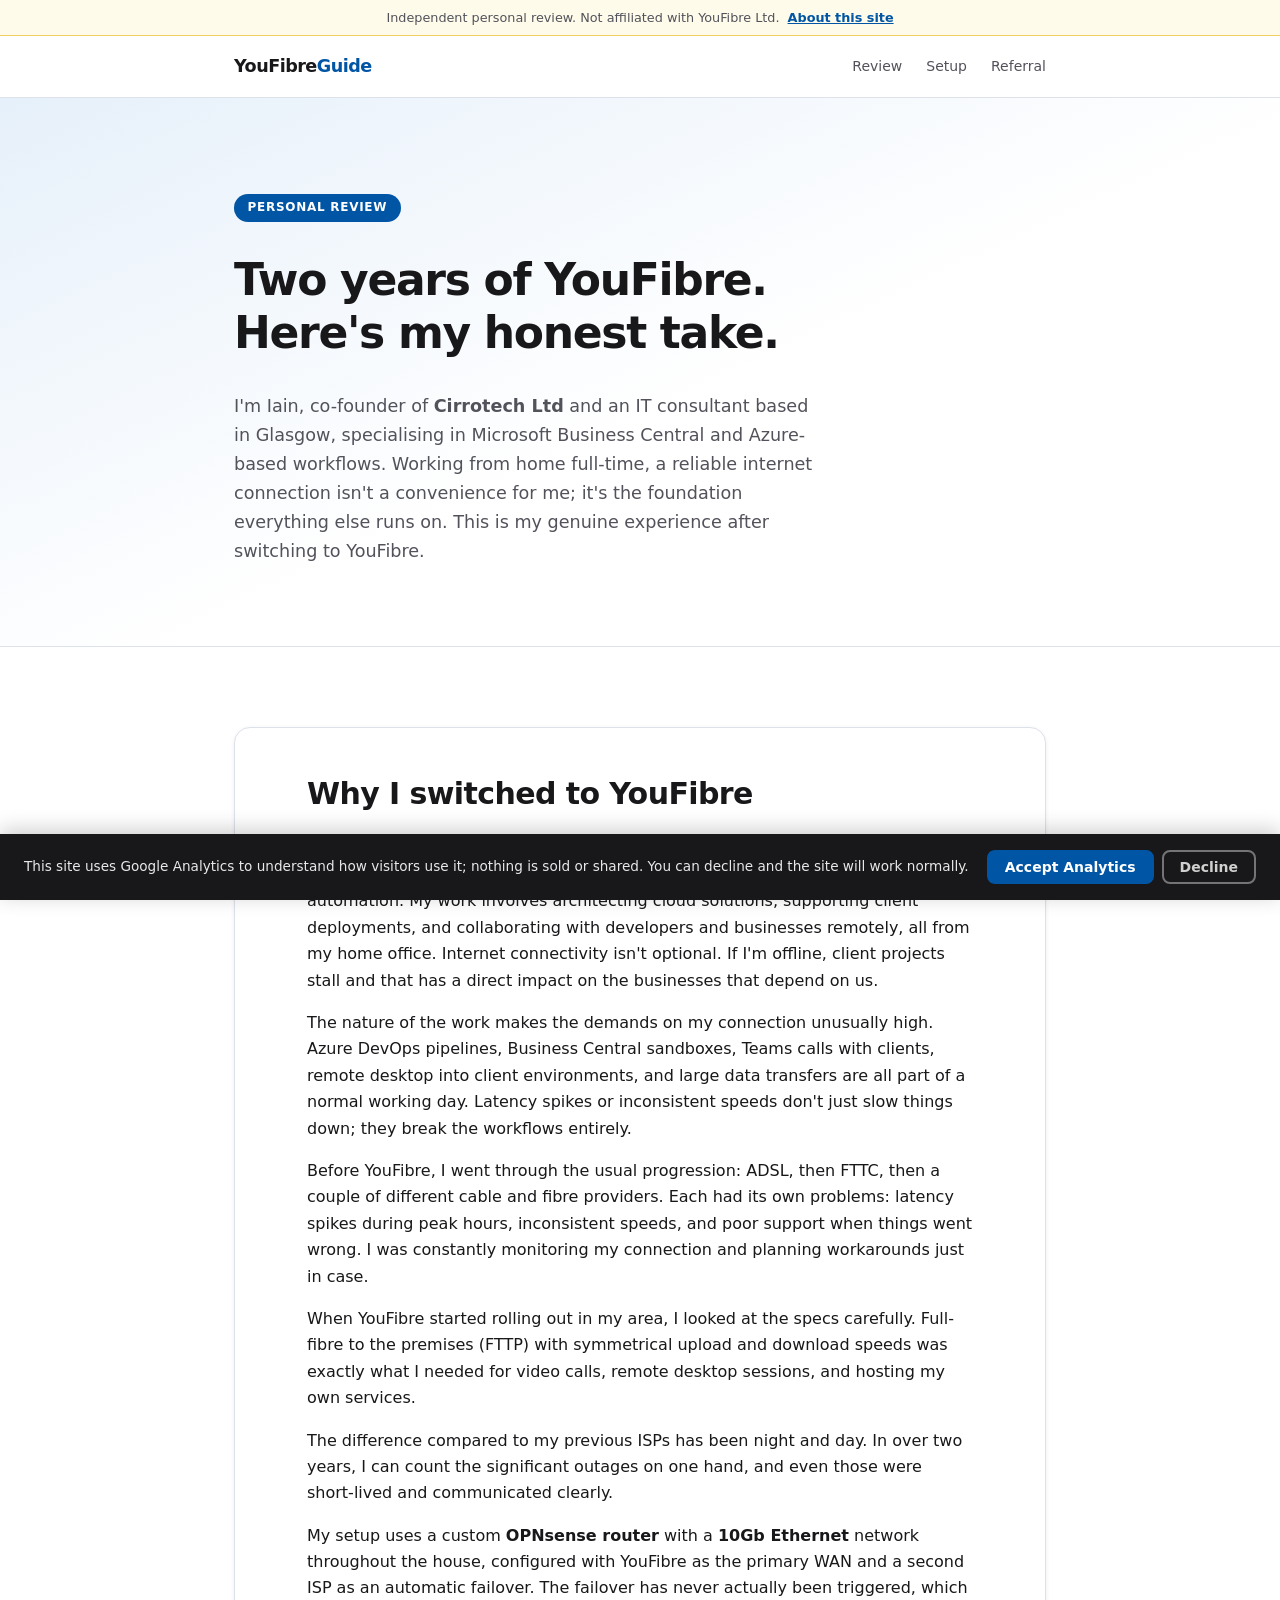
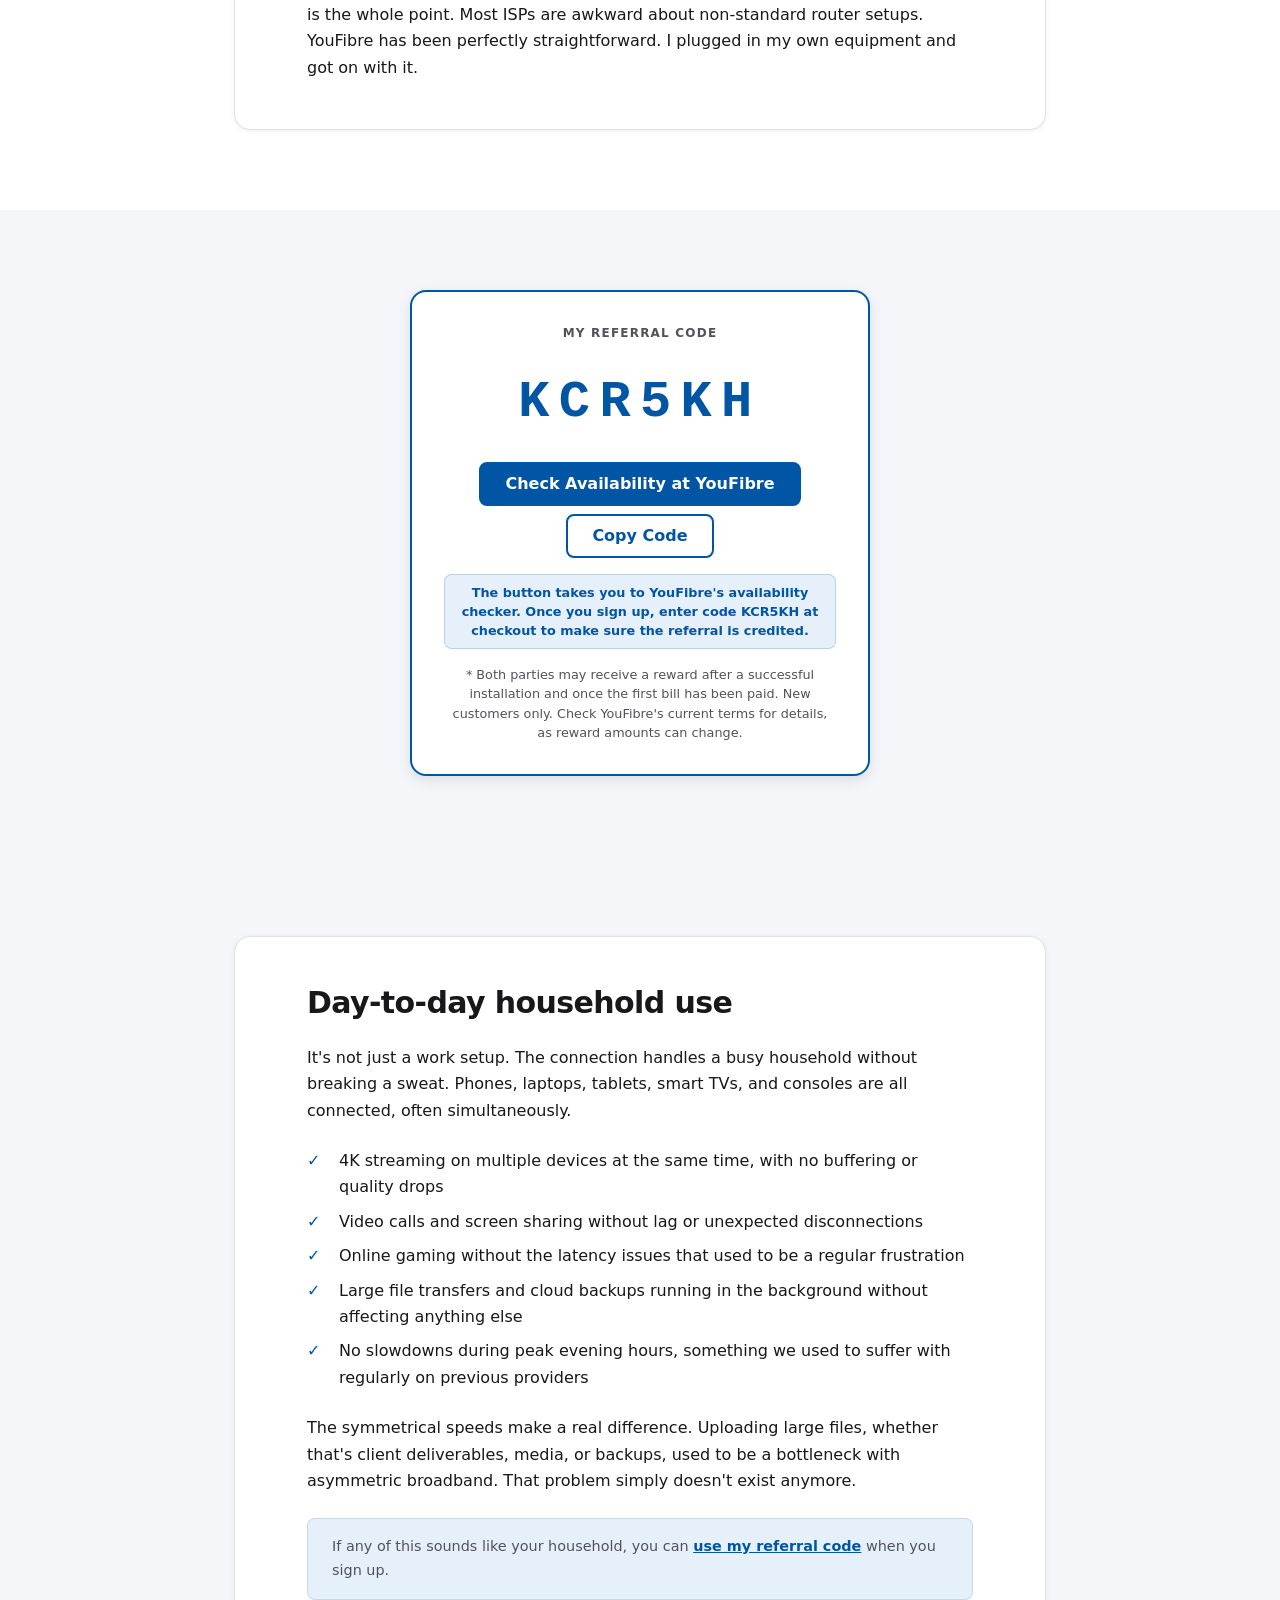
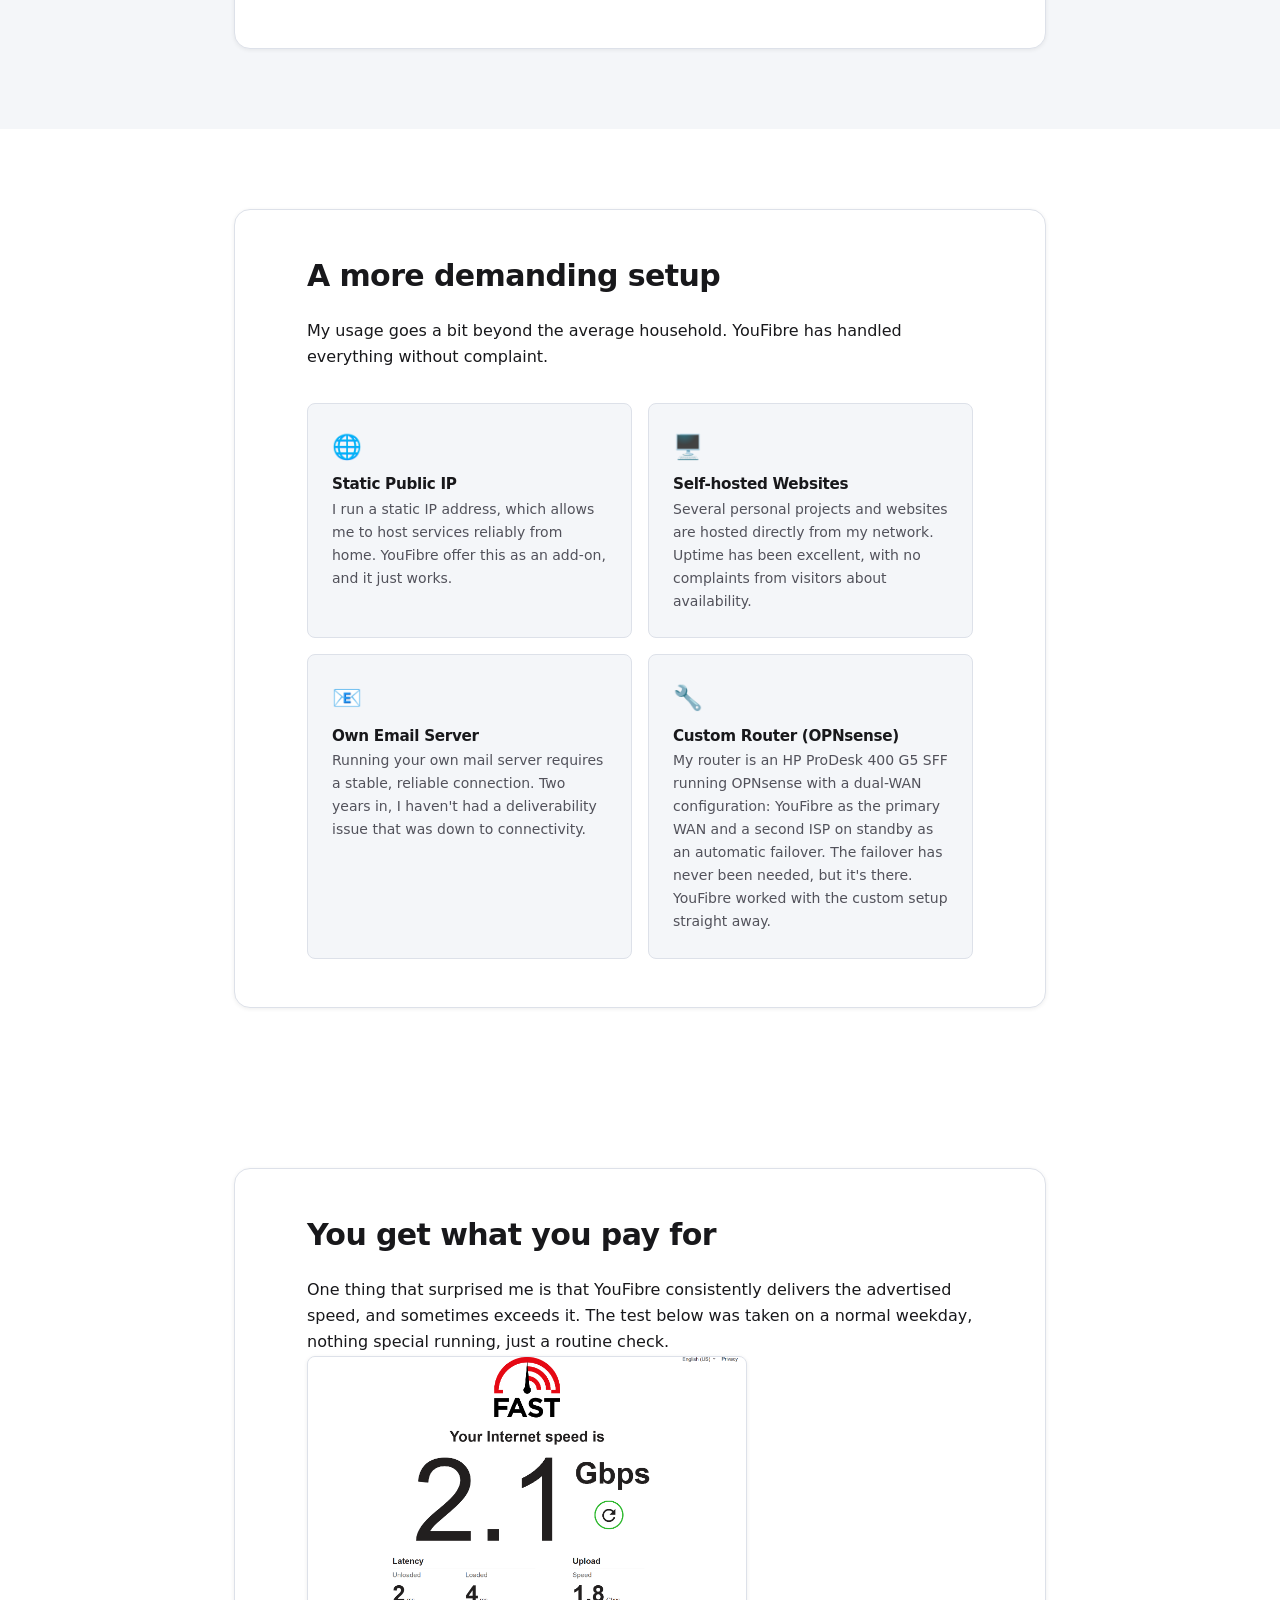
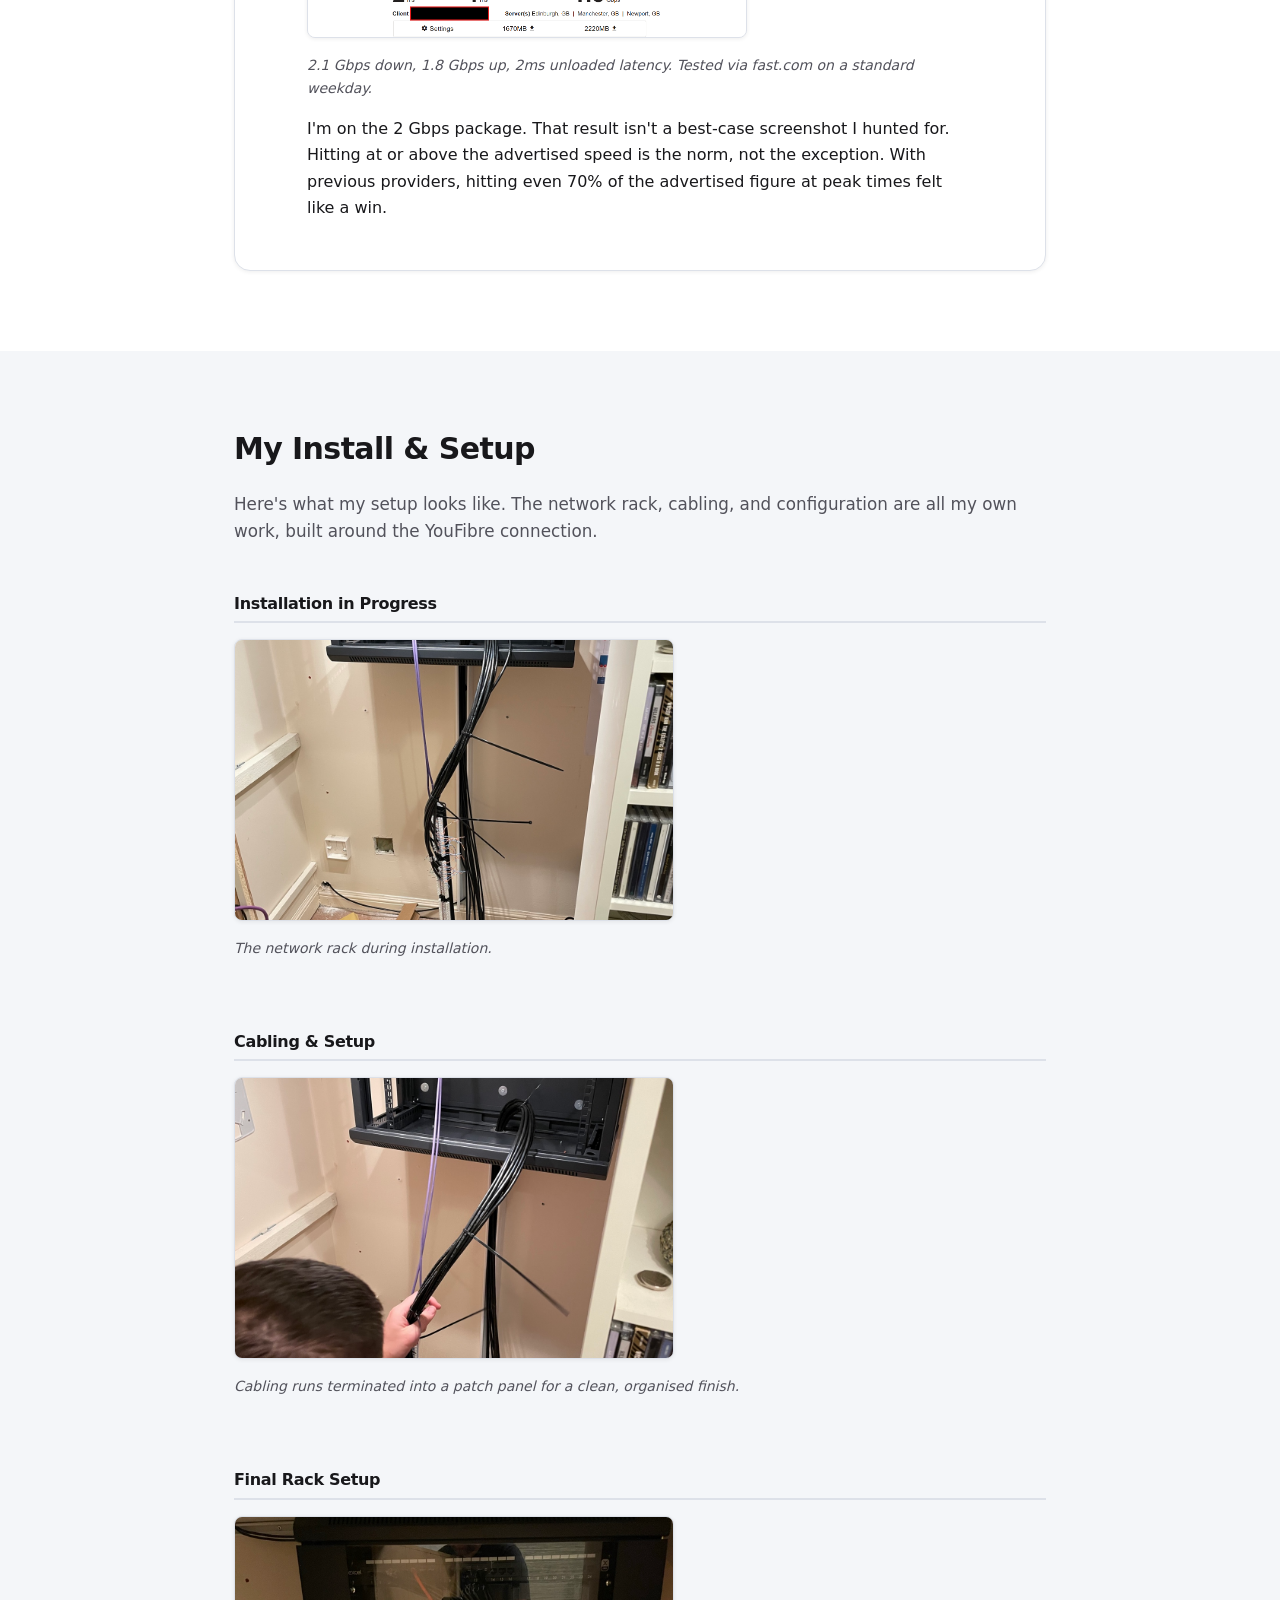
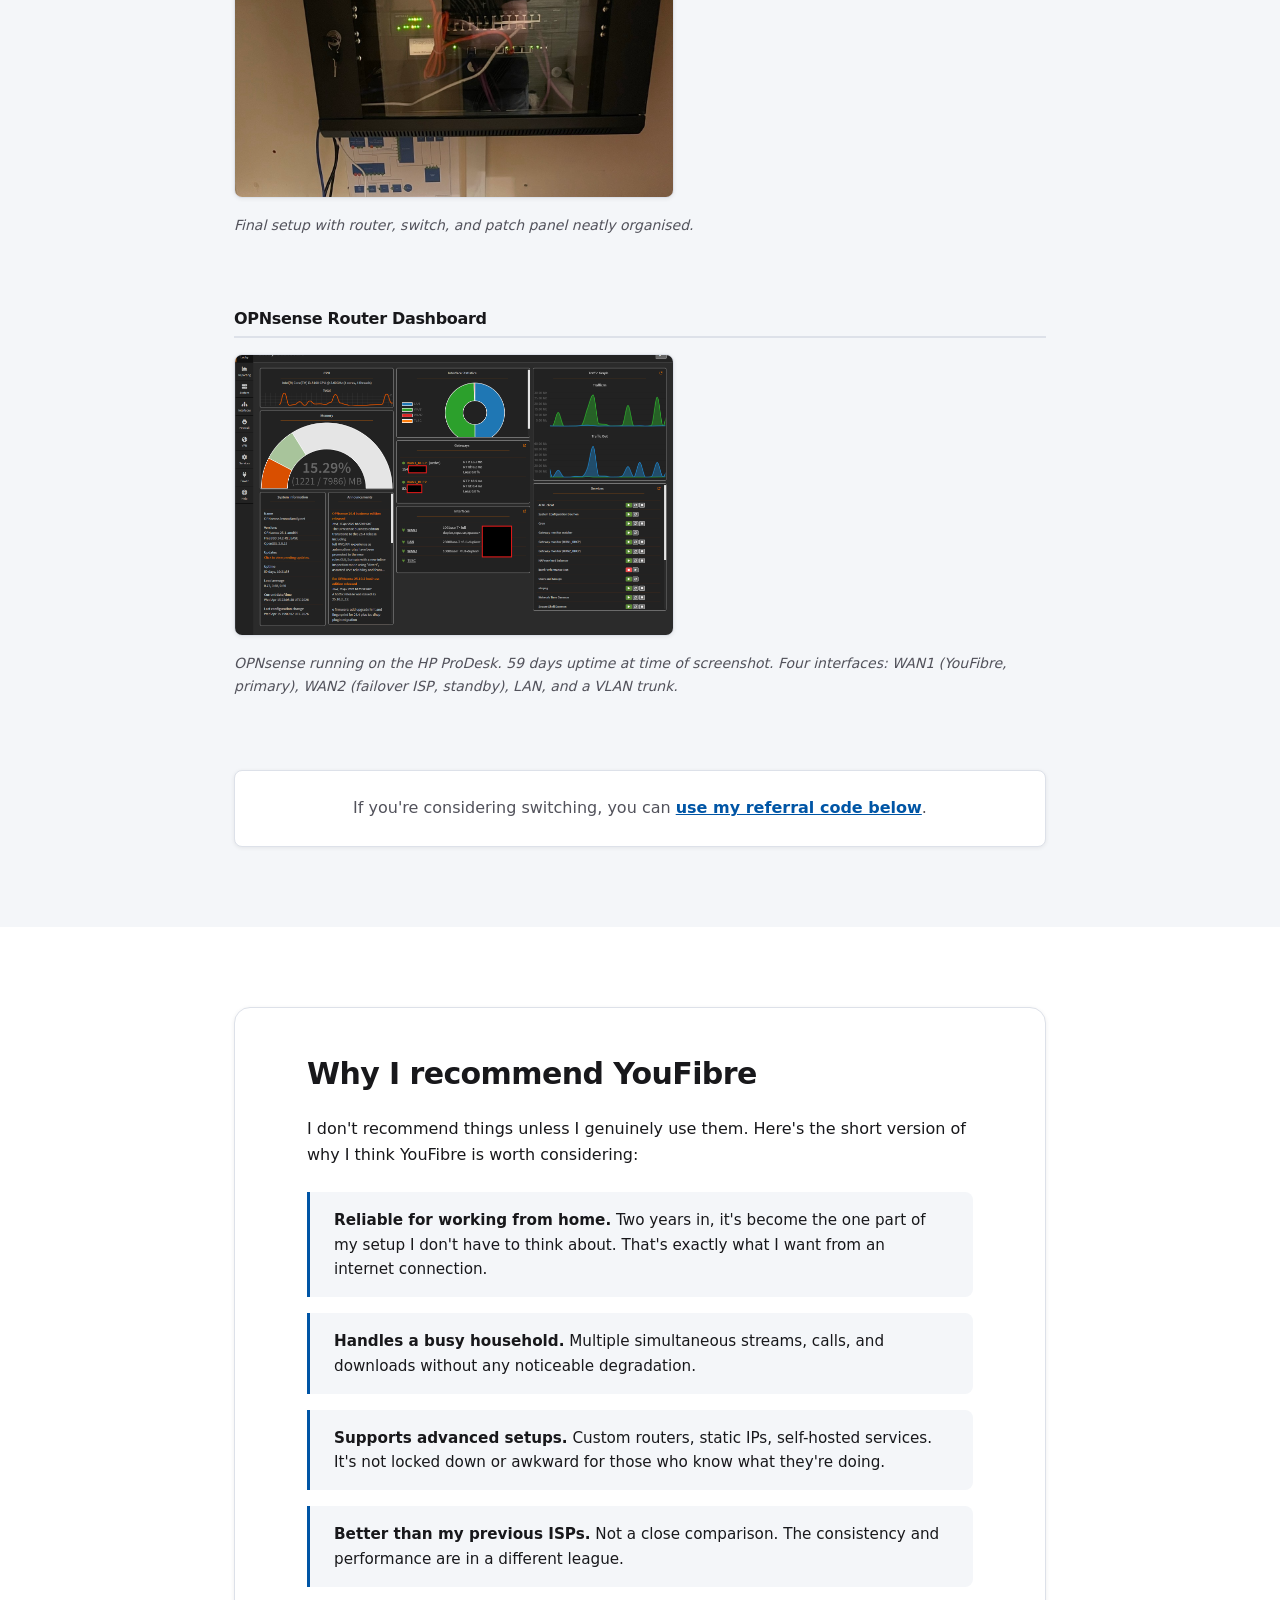
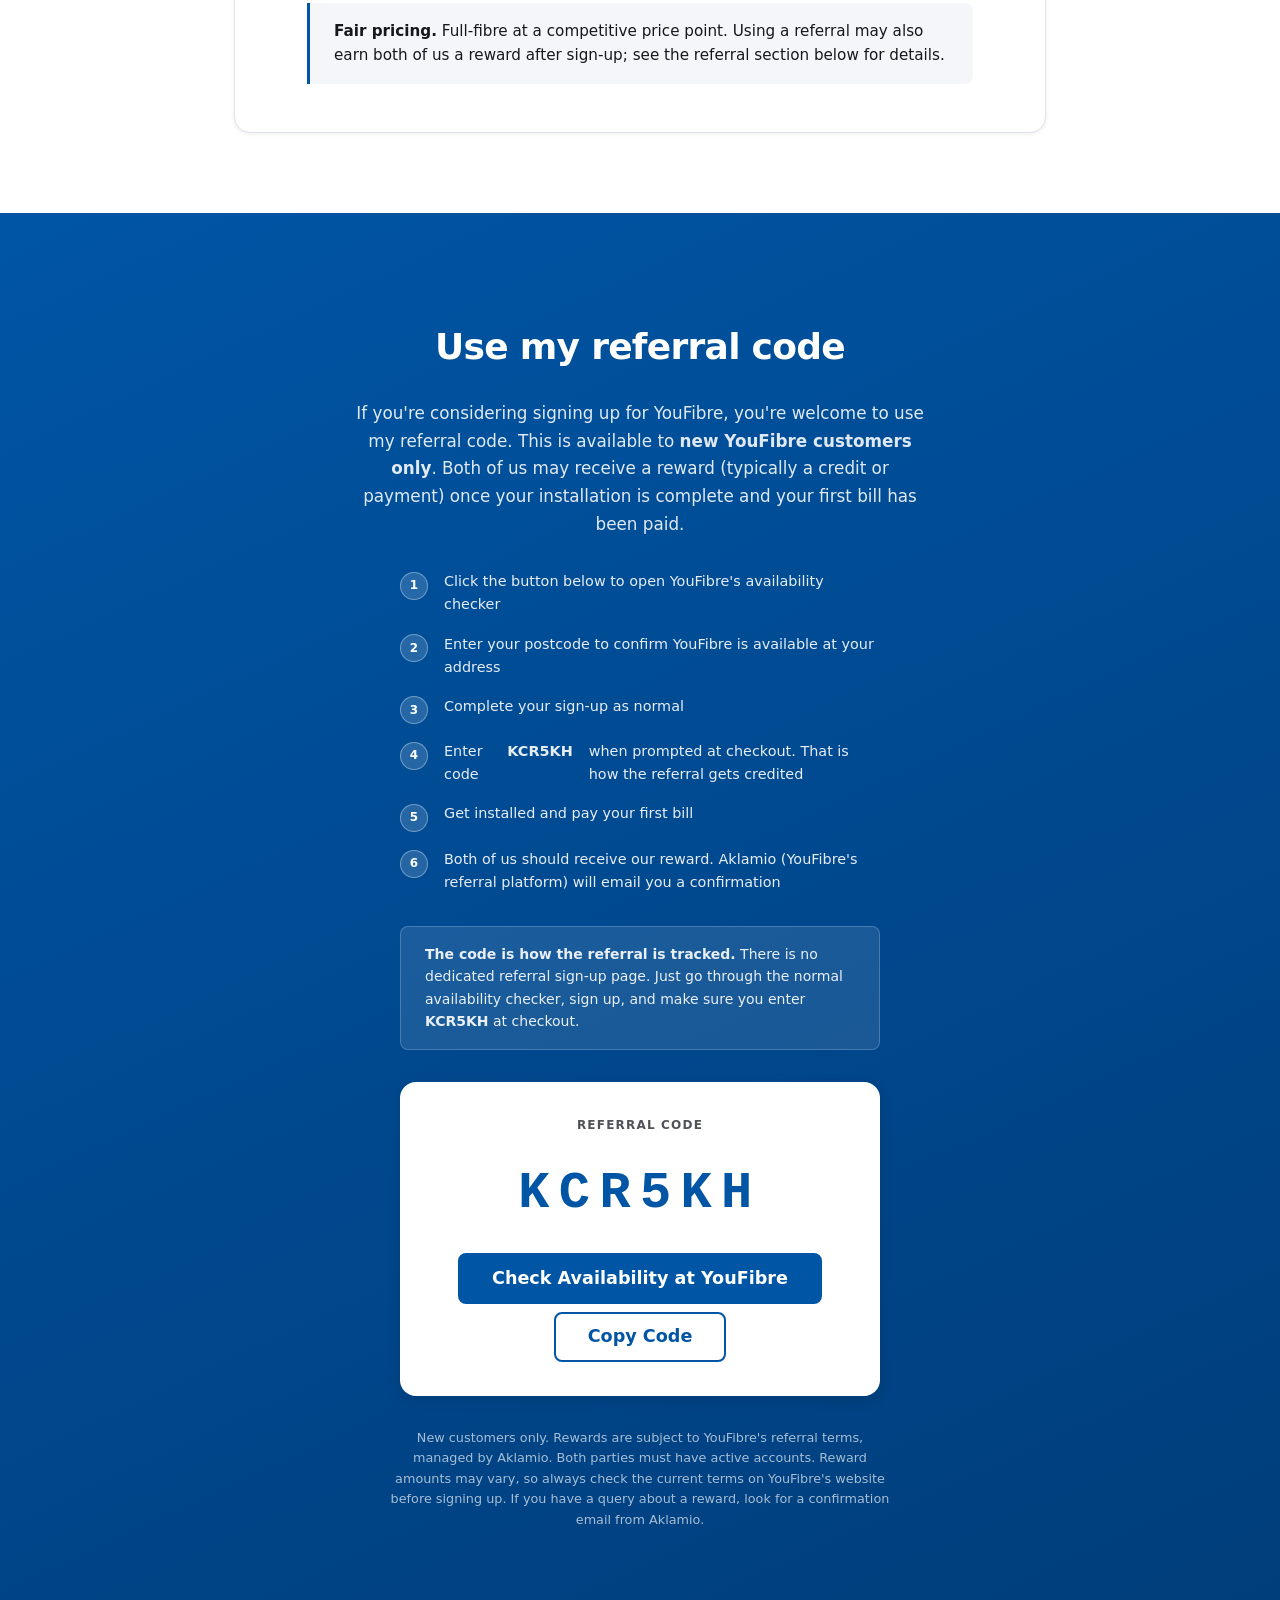
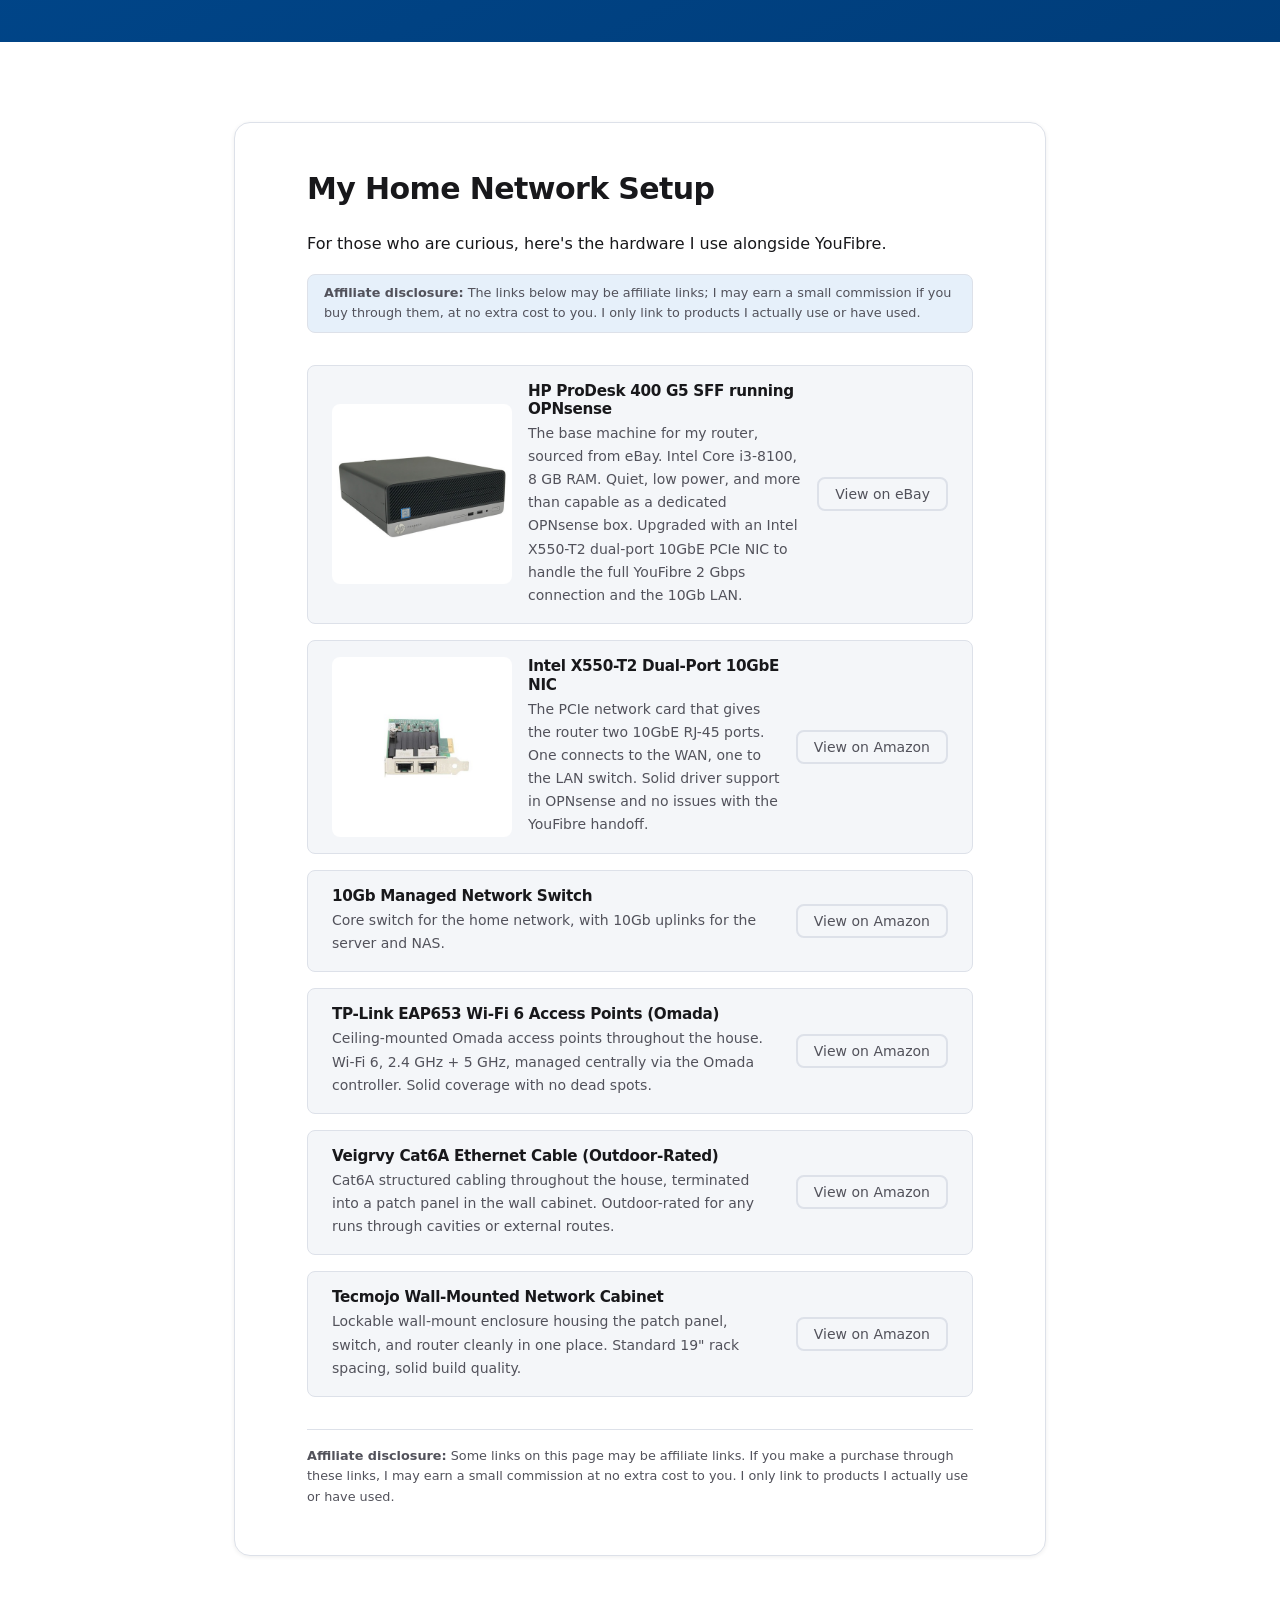
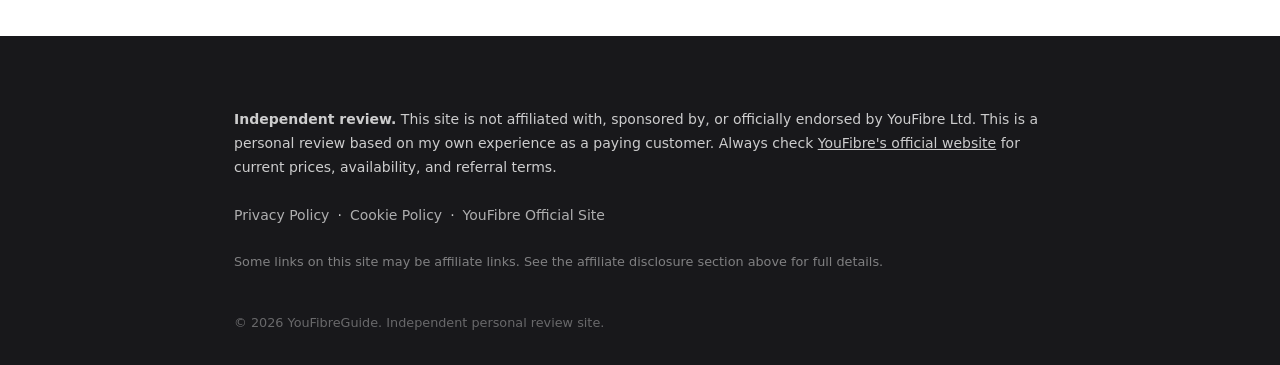
==== index.html @ ec64bf6f "feat: add favicon (SVG + ICO) to fix 404" ====
<!DOCTYPE html>
<html lang="en">
<head>
  <meta charset="UTF-8">
  <meta name="viewport" content="width=device-width, initial-scale=1.0">

  <!-- =============================================
       PAGE TITLE & SEO
       Update the title/description to match your final copy
  ============================================= -->
  <title>YouFibre Review &amp; Referral | Honest Guide from an IT Consultant in Glasgow</title>
  <meta name="description" content="Honest YouFibre review from an IT consultant in Glasgow. Two years of reliable full-fibre broadband with a demanding home network setup. Referral code KCR5KH (conditions apply).">

  <!-- =============================================
       OPEN GRAPH (Social sharing preview)
       Update og:url once your domain is confirmed.
       Add og:image once you have a suitable photo.
  ============================================= -->
  <meta property="og:type" content="website">
  <meta property="og:title" content="YouFibre Review | Honest Guide from an IT Consultant in Glasgow">
  <meta property="og:description" content="Two years of YouFibre experience from an IT professional who works from home. Demanding setup, solid results. Use referral code KCR5KH.">
  <!-- TODO: Update og:url with your actual domain -->
  <meta property="og:url" content="https://youfibreguide.com">
  <!-- TODO: Add og:image once you have a suitable photo (recommended: 1200x630px) -->
  <!-- <meta property="og:image" content="https://youfibreguide.com/images/og-image.jpg"> -->

  <!-- =============================================
       GOOGLE ANALYTICS 4 — CONSENT MODE V2
       Tag loads unconditionally but with analytics_storage denied by default.
       No data is collected until the user accepts via the cookie banner.
       consent is updated to 'granted' in script.js after acceptance.
  ============================================= -->
  <script async src="https://www.googletagmanager.com/gtag/js?id=G-F3RXV3BT7F"></script>
  <script>
    window.dataLayer = window.dataLayer || [];
    function gtag(){dataLayer.push(arguments);}
    gtag('consent', 'default', {
      'analytics_storage': 'denied',
      'ad_storage': 'denied',
      'wait_for_update': 500
    });
    gtag('js', new Date());
    gtag('config', 'G-F3RXV3BT7F');
  </script>

  <link rel="icon" href="favicon.svg" type="image/svg+xml">
  <link rel="icon" href="favicon.ico" sizes="any">
  <link rel="stylesheet" href="styles.css">
</head>
<body>

  <!-- =============================================
       INDEPENDENCE NOTICE BAR
       Static top-of-page bar making it immediately clear this is
       an independent personal review, not an official YouFibre site.
  ============================================= -->
  <div class="independence-bar" role="note">
    <span>Independent personal review. Not affiliated with YouFibre Ltd.</span>
    <a href="#footer-disclaimer" class="independence-bar__link">About this site</a>
  </div>

  <!-- =============================================
       STICKY MOBILE CTA BAR
       Fixed to the bottom on mobile. Hidden on desktop.
       Becomes visible after user scrolls past the hero section.
  ============================================= -->
  <div class="sticky-cta" id="stickyCta" role="complementary" aria-label="Referral code quick access">
    <span class="sticky-cta__code">Code: <strong>KCR5KH</strong></span>
    <a href="https://www.youfibre.com/check-availability/" class="btn btn--primary btn--sm" id="stickyReferralBtn" onclick="trackReferralClick()" target="_blank" rel="noopener noreferrer">
      Check Availability
    </a>
    <button class="btn btn--secondary btn--sm" onclick="copyReferralCode()" aria-label="Copy referral code to clipboard">
      Copy
    </button>
  </div>

  <!-- =============================================
       SITE HEADER
  ============================================= -->
  <header class="site-header" role="banner">
    <div class="container">
      <div class="site-header__inner">
        <span class="site-header__logo">YouFibre<span class="accent">Guide</span></span>
        <nav class="site-header__nav" aria-label="Page navigation">
          <a href="#review">Review</a>
          <a href="#setup">Setup</a>
          <a href="#referral">Referral</a>
        </nav>
      </div>
    </div>
  </header>

  <main id="main-content">

    <!-- =============================================
         SECTION 1: HERO
    ============================================= -->
    <section class="hero" id="hero" aria-labelledby="hero-heading">
      <div class="container">
        <div class="hero__inner">

          <div class="hero__tag" aria-hidden="true">Personal Review</div>

          <h1 class="hero__headline" id="hero-heading">
            Two years of YouFibre.<br>Here's my honest take.
          </h1>

          <p class="hero__subheadline">
            I'm Iain, co-founder of <strong>Cirrotech Ltd</strong> and an IT consultant based in Glasgow,
            specialising in Microsoft Business Central and Azure-based workflows. Working from home
            full-time, a reliable internet connection isn't a convenience for me; it's the
            foundation everything else runs on. This is my genuine experience after switching to YouFibre.
          </p>

        </div>
      </div>
    </section>

    <!-- =============================================
         SECTION 2: WHY I SWITCHED / MY EXPERIENCE
    ============================================= -->
    <section class="section" id="review" aria-labelledby="review-heading">
      <div class="container">
        <article class="card">
          <h2 class="section__title" id="review-heading">Why I switched to YouFibre</h2>

          <p>
            I'm co-founder of <strong>Cirrotech Ltd</strong>, an IT consultancy based in Glasgow
            specialising in Microsoft Business Central implementations and Azure-based workflow
            automation. My work involves architecting cloud solutions, supporting client deployments,
            and collaborating with developers and businesses remotely, all from my home office.
            Internet connectivity isn't optional. If I'm offline, client projects stall and
            that has a direct impact on the businesses that depend on us.
          </p>
          <p>
            The nature of the work makes the demands on my connection unusually high. Azure
            DevOps pipelines, Business Central sandboxes, Teams calls with clients, remote
            desktop into client environments, and large data transfers are all part of a
            normal working day. Latency spikes or inconsistent speeds don't just slow things
            down; they break the workflows entirely.
          </p>
          <p>
            Before YouFibre, I went through the usual progression: ADSL, then FTTC, then a
            couple of different cable and fibre providers. Each had its own problems:
            latency spikes during peak hours, inconsistent speeds, and poor support when
            things went wrong. I was constantly monitoring my connection and planning
            workarounds just in case.
          </p>
          <p>
            When YouFibre started rolling out in my area, I looked at the specs carefully.
            Full-fibre to the premises (FTTP) with symmetrical upload and download speeds
            was exactly what I needed for video calls, remote desktop sessions, and hosting
            my own services.
          </p>
          <p>
            The difference compared to my previous ISPs has been night and day. In over two
            years, I can count the significant outages on one hand, and even those were
            short-lived and communicated clearly.
          </p>
          <p>
            My setup uses a custom <strong>OPNsense router</strong> with a
            <strong>10Gb Ethernet</strong> network throughout the house, configured with
            YouFibre as the primary WAN and a second ISP as an automatic failover.
            The failover has never actually been triggered, which is the whole point.
            Most ISPs are awkward about non-standard router setups. YouFibre has been
            perfectly straightforward. I plugged in my own equipment and got on with it.
          </p>
        </article>
      </div>
    </section>

    <!-- =============================================
         REFERRAL CARD (after Why I Switched)
         Placed here so visitors see it at peak trust,
         right after reading the personal experience.
    ============================================= -->
    <section class="section section--referral-inline" aria-label="Referral code">
      <div class="container">
        <div class="referral-card referral-card--hero">
          <p class="referral-card__label">My referral code</p>
          <div class="referral-card__code" aria-label="Referral code: KCR5KH">KCR5KH</div>
          <div class="referral-card__actions">
            <a href="https://www.youfibre.com/check-availability/" class="btn btn--primary" id="heroReferralBtn" onclick="trackReferralClick()" target="_blank" rel="noopener noreferrer">
              Check Availability at YouFibre
            </a>
            <button class="btn btn--secondary" onclick="copyReferralCode()" aria-label="Copy referral code to clipboard">
              Copy Code
            </button>
          </div>
          <p class="referral-card__tracking-note">
            The button takes you to YouFibre's availability checker. Once you sign up,
            enter code <strong>KCR5KH</strong> at checkout to make sure the referral is credited.
          </p>
          <p class="referral-card__disclaimer">
            * Both parties may receive a reward after a successful installation and once the
            first bill has been paid. New customers only. Check YouFibre's current terms
            for details, as reward amounts can change.
          </p>
        </div>
      </div>
    </section>

    <!-- =============================================
         SECTION 3: HOUSEHOLD USAGE
    ============================================= -->
    <section class="section section--alt" aria-labelledby="household-heading">
      <div class="container">
        <article class="card">
          <h2 class="section__title" id="household-heading">Day-to-day household use</h2>

          <p>
            It's not just a work setup. The connection handles a busy household without
            breaking a sweat. Phones, laptops, tablets, smart TVs, and consoles are all
            connected, often simultaneously.
          </p>

          <ul class="feature-list">
            <li>4K streaming on multiple devices at the same time, with no buffering or quality drops</li>
            <li>Video calls and screen sharing without lag or unexpected disconnections</li>
            <li>Online gaming without the latency issues that used to be a regular frustration</li>
            <li>Large file transfers and cloud backups running in the background without affecting anything else</li>
            <li>No slowdowns during peak evening hours, something we used to suffer with regularly on previous providers</li>
          </ul>

          <p>
            The symmetrical speeds make a real difference. Uploading large files, whether
            that's client deliverables, media, or backups, used to be a bottleneck with
            asymmetric broadband. That problem simply doesn't exist anymore.
          </p>
          <p class="section__soft-nudge">
            If any of this sounds like your household, you can <a href="#referral">use my referral code</a> when you sign up.
          </p>
        </article>
      </div>
    </section>

    <!-- =============================================
         SECTION 4: ADVANCED SETUP / POWER USER
    ============================================= -->
    <section class="section" aria-labelledby="advanced-heading">
      <div class="container">
        <article class="card">
          <h2 class="section__title" id="advanced-heading">A more demanding setup</h2>

          <p>
            My usage goes a bit beyond the average household. YouFibre has handled
            everything without complaint.
          </p>

          <div class="feature-grid">

            <div class="feature-item">
              <div class="feature-item__icon" aria-hidden="true">🌐</div>
              <h3>Static Public IP</h3>
              <p>
                I run a static IP address, which allows me to host services reliably from
                home. YouFibre offer this as an add-on, and it just works.
              </p>
            </div>

            <div class="feature-item">
              <div class="feature-item__icon" aria-hidden="true">🖥️</div>
              <h3>Self-hosted Websites</h3>
              <p>
                Several personal projects and websites are hosted directly from my network.
                Uptime has been excellent, with no complaints from visitors about availability.
              </p>
            </div>

            <div class="feature-item">
              <div class="feature-item__icon" aria-hidden="true">📧</div>
              <h3>Own Email Server</h3>
              <p>
                Running your own mail server requires a stable, reliable connection.
                Two years in, I haven't had a deliverability issue that was down to
                connectivity.
              </p>
            </div>

            <div class="feature-item">
              <div class="feature-item__icon" aria-hidden="true">🔧</div>
              <h3>Custom Router (OPNsense)</h3>
              <p>
                My router is an HP ProDesk 400 G5 SFF running OPNsense with a dual-WAN
                configuration: YouFibre as the primary WAN and a second ISP on standby
                as an automatic failover. The failover has never been needed, but it's
                there. YouFibre worked with the custom setup straight away.
              </p>
            </div>

          </div>
        </article>
      </div>
    </section>

    <!-- =============================================
         SECTION 5: REAL-WORLD SPEEDS
    ============================================= -->
    <section class="section" aria-labelledby="speeds-heading">
      <div class="container">
        <article class="card">
          <h2 class="section__title" id="speeds-heading">You get what you pay for</h2>

          <p>
            One thing that surprised me is that YouFibre consistently delivers the advertised
            speed, and sometimes exceeds it. The test below was taken on a normal weekday,
            nothing special running, just a routine check.
          </p>

          <div class="image-grid image-grid--single">
            <figure class="image-card">
              <a href="images/speedtest.png" class="lightbox-trigger" aria-label="View full size: fast.com speed test showing 2.1 Gbps download and 1.8 Gbps upload">
                <img
                  src="images/speedtest.png"
                  alt="fast.com speed test result showing 2.1 Gbps download, 1.8 Gbps upload, 2ms unloaded latency"
                  class="image-card__img"
                  loading="lazy"
                  width="600"
                  height="400"
                >
              </a>
            </figure>
          </div>
          <p class="image-section__caption">
            2.1 Gbps down, 1.8 Gbps up, 2ms unloaded latency. Tested via fast.com on a standard weekday.
          </p>

          <p>
            I'm on the 2 Gbps package. That result isn't a best-case screenshot I hunted for.
            Hitting at or above the advertised speed is the norm, not the exception. With previous
            providers, hitting even 70% of the advertised figure at peak times felt like a win.
          </p>
        </article>
      </div>
    </section>

    <!-- =============================================
         SECTION 6: MY INSTALL & SETUP (IMAGE SECTION)
    ============================================= -->
    <section class="section section--alt" id="setup" aria-labelledby="setup-heading">
      <div class="container">

        <h2 class="section__title" id="setup-heading">My Install &amp; Setup</h2>
        <p class="section__intro">
          Here's what my setup looks like. The network rack, cabling, and configuration
          are all my own work, built around the YouFibre connection.
        </p>

        <!-- Subsection A: Installation in Progress -->
        <div class="image-section">
          <h3 class="image-section__title">Installation in Progress</h3>
          <div class="image-grid image-grid--single">
            <figure class="image-card">
              <a href="images/network-rack-install.jpeg" class="lightbox-trigger" aria-label="View full size: Network rack installation in progress">
                <img
                  src="images/network-rack-install.jpeg"
                  alt="Network rack installation in progress"
                  class="image-card__img"
                  loading="lazy"
                  width="600"
                  height="400"
                >
              </a>
            </figure>
          </div>
          <p class="image-section__caption">
            The network rack during installation.
          </p>
        </div>

        <!-- Subsection B: Cabling & Setup -->
        <div class="image-section">
          <h3 class="image-section__title">Cabling &amp; Setup</h3>
          <div class="image-grid image-grid--single">
            <figure class="image-card">
              <a href="images/ethernet-patch-pannel.jpeg" class="lightbox-trigger" aria-label="View full size: Ethernet patch panel and structured cabling">
                <img
                  src="images/ethernet-patch-pannel.jpeg"
                  alt="Ethernet patch panel and structured cabling"
                  class="image-card__img"
                  loading="lazy"
                  width="600"
                  height="400"
                >
              </a>
            </figure>
          </div>
          <p class="image-section__caption">
            Cabling runs terminated into a patch panel for a clean, organised finish.
          </p>
        </div>

        <!-- Subsection C: Final Rack Setup -->
        <div class="image-section">
          <h3 class="image-section__title">Final Rack Setup</h3>
          <div class="image-grid image-grid--single">
            <figure class="image-card">
              <a href="images/finished-rack.jpeg" class="lightbox-trigger" aria-label="View full size: Finished home network rack with router and switch">
                <img
                  src="images/finished-rack.jpeg"
                  alt="Finished home network rack with router and switch"
                  class="image-card__img"
                  loading="lazy"
                  width="600"
                  height="400"
                >
              </a>
            </figure>
          </div>
          <p class="image-section__caption">
            Final setup with router, switch, and patch panel neatly organised.
          </p>
        </div>

        <!-- Subsection D: OPNsense Dashboard -->
        <div class="image-section">
          <h3 class="image-section__title">OPNsense Router Dashboard</h3>
          <div class="image-grid image-grid--single">
            <figure class="image-card">
              <a href="images/opnsense-dashboard.png" class="lightbox-trigger" aria-label="View full size: OPNsense router dashboard showing uptime and interface status">
                <img
                  src="images/opnsense-dashboard.png"
                  alt="OPNsense dashboard running on HP ProDesk 400 G5 SFF, showing i3-8100, 59 days uptime, WAN and LAN interfaces"
                  class="image-card__img"
                  loading="lazy"
                  width="600"
                  height="400"
                >
              </a>
            </figure>
          </div>
          <p class="image-section__caption">
            OPNsense running on the HP ProDesk. 59 days uptime at time of screenshot. Four interfaces: WAN1 (YouFibre, primary), WAN2 (failover ISP, standby), LAN, and a VLAN trunk.
          </p>
        </div>

        <!-- Transition nudge towards the referral section -->
        <p class="section__transition-cta">
          If you're considering switching, you can <a href="#referral">use my referral code below</a>.
        </p>

      </div>
    </section>

    <!-- =============================================
         SECTION 6: WHY I RECOMMEND IT
    ============================================= -->
    <section class="section" aria-labelledby="recommend-heading">
      <div class="container">
        <article class="card">
          <h2 class="section__title" id="recommend-heading">Why I recommend YouFibre</h2>

          <p>
            I don't recommend things unless I genuinely use them. Here's the short version
            of why I think YouFibre is worth considering:
          </p>

          <ul class="recommend-list">
            <li>
              <strong>Reliable for working from home.</strong> Two years in, it's become
              the one part of my setup I don't have to think about. That's exactly what I
              want from an internet connection.
            </li>
            <li>
              <strong>Handles a busy household.</strong> Multiple simultaneous streams,
              calls, and downloads without any noticeable degradation.
            </li>
            <li>
              <strong>Supports advanced setups.</strong> Custom routers, static IPs,
              self-hosted services. It's not locked down or awkward for those who know what
              they're doing.
            </li>
            <li>
              <strong>Better than my previous ISPs.</strong> Not a close comparison.
              The consistency and performance are in a different league.
            </li>
            <li>
              <strong>Fair pricing.</strong> Full-fibre at a competitive price point.
              Using a referral may also earn both of us a reward after sign-up; see the
              referral section below for details.
            </li>
          </ul>
        </article>
      </div>
    </section>

    <!-- =============================================
         SECTION 7: REFERRAL SECTION (MAIN CTA)
    ============================================= -->
    <section class="section section--cta" id="referral" aria-labelledby="referral-heading">
      <div class="container">
        <div class="referral-block">

          <h2 class="referral-block__title" id="referral-heading">Use my referral code</h2>

          <p class="referral-block__intro">
            If you're considering signing up for YouFibre, you're welcome to use my
            referral code. This is available to <strong>new YouFibre customers only</strong>.
            Both of us may receive a reward (typically a credit or payment) once your
            installation is complete and your first bill has been paid.
          </p>

          <ol class="how-it-works" aria-label="How the referral works">
            <li>Click the button below to open YouFibre's availability checker</li>
            <li>Enter your postcode to confirm YouFibre is available at your address</li>
            <li>Complete your sign-up as normal</li>
            <li>Enter code <strong>KCR5KH</strong> when prompted at checkout. That is how the referral gets credited</li>
            <li>Get installed and pay your first bill</li>
            <li>Both of us should receive our reward. Aklamio (YouFibre's referral platform) will email you a confirmation</li>
          </ol>

          <p class="referral-block__note">
            <strong>The code is how the referral is tracked.</strong> There is no dedicated
            referral sign-up page. Just go through the normal availability checker, sign up,
            and make sure you enter <strong>KCR5KH</strong> at checkout.
          </p>

          <div class="referral-card">
            <p class="referral-card__label">Referral code</p>
            <div class="referral-card__code" aria-label="Referral code: KCR5KH">KCR5KH</div>
            <div class="referral-card__actions">
              <a href="https://www.youfibre.com/check-availability/" class="btn btn--primary btn--lg" id="mainReferralBtn" onclick="trackReferralClick()" target="_blank" rel="noopener noreferrer">
                Check Availability at YouFibre
              </a>
              <button class="btn btn--secondary btn--lg" onclick="copyReferralCode()" aria-label="Copy referral code to clipboard">
                Copy Code
              </button>
            </div>
          </div>

          <p class="referral-block__terms">
            New customers only. Rewards are subject to YouFibre's referral terms, managed
            by Aklamio. Both parties must have active accounts. Reward amounts may vary, so
            always check the current terms on YouFibre's website before signing up. If you
            have a query about a reward, look for a confirmation email from Aklamio.
          </p>

        </div>
      </div>
    </section>

    <!-- =============================================
         SECTION 8: MY HOME NETWORK SETUP (AFFILIATE)
         TODO: Replace each href="#" with your actual Amazon affiliate links.
         Update the affiliate disclaimer text to match your legal requirements.
    ============================================= -->
    <section class="section" id="network-setup" aria-labelledby="gear-heading">
      <div class="container">
        <article class="card">
          <h2 class="section__title" id="gear-heading">My Home Network Setup</h2>

          <p>
            For those who are curious, here's the hardware I use alongside YouFibre.
          </p>

          <p class="affiliate-disclaimer affiliate-disclaimer--inline">
            <strong>Affiliate disclosure:</strong> The links below may be affiliate links;
            I may earn a small commission if you buy through them, at no extra cost to you.
            I only link to products I actually use or have used.
          </p>

          <ul class="gear-list">

            <li class="gear-item">
              <figure class="gear-item__figure">
                <img
                  src="images/hp-prodesk.jpg"
                  alt="HP ProDesk 400 G5 SFF small form factor PC used as the OPNsense router base"
                  class="gear-item__img"
                  loading="lazy"
                  width="300"
                  height="200"
                >
              </figure>
              <div class="gear-item__info">
                <h3 class="gear-item__name">HP ProDesk 400 G5 SFF running OPNsense</h3>
                <p class="gear-item__desc">
                  The base machine for my router, sourced from eBay. Intel Core i3-8100,
                  8 GB RAM. Quiet, low power, and more than capable as a dedicated
                  OPNsense box. Upgraded with an Intel X550-T2 dual-port 10GbE PCIe NIC
                  to handle the full YouFibre 2 Gbps connection and the 10Gb LAN.
                </p>
              </div>
              <a href="https://www.ebay.co.uk/sch/i.html?_nkw=HP+ProDesk+400+G5+SFF" class="btn btn--outline btn--sm affiliate-link" target="_blank" rel="noopener noreferrer">View on eBay</a>
            </li>

            <li class="gear-item">
              <figure class="gear-item__figure">
                <img
                  src="images/intel-x550.jpg"
                  alt="Intel X550-T2 dual-port 10GbE RJ-45 PCIe network card"
                  class="gear-item__img"
                  loading="lazy"
                  width="300"
                  height="200"
                >
              </figure>
              <div class="gear-item__info">
                <h3 class="gear-item__name">Intel X550-T2 Dual-Port 10GbE NIC</h3>
                <p class="gear-item__desc">
                  The PCIe network card that gives the router two 10GbE RJ-45 ports.
                  One connects to the WAN, one to the LAN switch. Solid driver support
                  in OPNsense and no issues with the YouFibre handoff.
                </p>
              </div>
              <a href="https://www.amazon.co.uk/dp/B01EJ4B394/?tag=myyoufibregui-21" class="btn btn--outline btn--sm affiliate-link" target="_blank" rel="noopener noreferrer">View on Amazon</a>
            </li>

            <li class="gear-item">
              <div class="gear-item__info">
                <h3 class="gear-item__name">10Gb Managed Network Switch</h3>
                <p class="gear-item__desc">
                  Core switch for the home network, with 10Gb uplinks for the server
                  and NAS.
                </p>
              </div>
              <a href="https://www.amazon.co.uk/dp/B0CSY61PCY/?tag=myyoufibregui-21" class="btn btn--outline btn--sm affiliate-link" target="_blank" rel="noopener noreferrer">View on Amazon</a>
            </li>

            <li class="gear-item">
              <div class="gear-item__info">
                <h3 class="gear-item__name">TP-Link EAP653 Wi-Fi 6 Access Points (Omada)</h3>
                <p class="gear-item__desc">
                  Ceiling-mounted Omada access points throughout the house. Wi-Fi 6,
                  2.4 GHz + 5 GHz, managed centrally via the Omada controller.
                  Solid coverage with no dead spots.
                </p>
              </div>
              <a href="https://www.amazon.co.uk/dp/B0B5JRXDG4/?tag=myyoufibregui-21" class="btn btn--outline btn--sm affiliate-link" target="_blank" rel="noopener noreferrer">View on Amazon</a>
            </li>

            <li class="gear-item">
              <div class="gear-item__info">
                <h3 class="gear-item__name">Veigrvy Cat6A Ethernet Cable (Outdoor-Rated)</h3>
                <p class="gear-item__desc">
                  Cat6A structured cabling throughout the house, terminated into a patch panel
                  in the wall cabinet. Outdoor-rated for any runs through cavities or
                  external routes.
                </p>
              </div>
              <a href="https://www.amazon.co.uk/dp/B0FGX8WX1J/?tag=myyoufibregui-21" class="btn btn--outline btn--sm affiliate-link" target="_blank" rel="noopener noreferrer">View on Amazon</a>
            </li>

            <li class="gear-item">
              <div class="gear-item__info">
                <h3 class="gear-item__name">Tecmojo Wall-Mounted Network Cabinet</h3>
                <p class="gear-item__desc">
                  Lockable wall-mount enclosure housing the patch panel, switch, and router
                  cleanly in one place. Standard 19" rack spacing, solid build quality.
                </p>
              </div>
              <a href="https://www.amazon.co.uk/dp/B0DBQWVKX3/?tag=myyoufibregui-21" class="btn btn--outline btn--sm affiliate-link" target="_blank" rel="noopener noreferrer">View on Amazon</a>
            </li>

          </ul>

          <!-- TODO: Update affiliate disclaimer to match your legal requirements -->
          <p class="affiliate-disclaimer">
            <strong>Affiliate disclosure:</strong> Some links on this page may be affiliate
            links. If you make a purchase through these links, I may earn a small commission
            at no extra cost to you. I only link to products I actually use or have used.
          </p>
        </article>
      </div>
    </section>

  </main>

  <!-- =============================================
       FOOTER
       TODO: Add links to your Privacy Policy and Cookie Policy pages once created.
       These are important for GDPR/UK GDPR compliance if you're using analytics.
       TODO: Update the affiliate disclosure link/text to match your requirements.
  ============================================= -->
  <footer class="site-footer" role="contentinfo">
    <div class="container">
      <div class="site-footer__inner">

        <p class="site-footer__disclaimer" id="footer-disclaimer">
          <strong>Independent review.</strong> This site is not affiliated with, sponsored
          by, or officially endorsed by YouFibre Ltd. This is a personal review based on my
          own experience as a paying customer. Always check
          <a href="https://www.youfibre.com" target="_blank" rel="noopener noreferrer">YouFibre's official website</a>
          for current prices, availability, and referral terms.
        </p>

        <nav class="site-footer__links" aria-label="Footer links">
          <!-- TODO: Replace # with links to your Privacy Policy and Cookie Policy pages -->
          <a href="#">Privacy Policy</a>
          <span aria-hidden="true">·</span>
          <a href="#">Cookie Policy</a>
          <span aria-hidden="true">·</span>
          <a href="https://www.youfibre.com" target="_blank" rel="noopener noreferrer">YouFibre Official Site</a>
        </nav>

        <!-- TODO: Update this affiliate disclosure text to match your legal requirements -->
        <p class="site-footer__affiliate">
          Some links on this site may be affiliate links. See the affiliate disclosure
          section above for full details.
        </p>

        <p class="site-footer__copy">
          &copy; <span id="currentYear"></span> YouFibreGuide. Independent personal review site.
        </p>

      </div>
    </div>
  </footer>

  <!-- =============================================
       COPY NOTIFICATION TOAST
       Shown briefly after the referral code is copied to clipboard.
  ============================================= -->
  <div class="toast" id="copyToast" role="status" aria-live="polite" aria-atomic="true">
    Code copied to clipboard!
  </div>

  <!-- =============================================
       COOKIE CONSENT BANNER
       GA4 is only loaded after the user explicitly accepts.
       IMPORTANT: Do not enable GA4 without this mechanism in place.
       Controlled by initCookieConsent() in script.js.
  ============================================= -->
  <div class="cookie-banner" id="cookieBanner" role="dialog" aria-live="polite" aria-label="Cookie consent" aria-hidden="true">
    <p class="cookie-banner__text">
      This site uses Google Analytics to understand how visitors use it; nothing is sold
      or shared. You can decline and the site will work normally.
    </p>
    <div class="cookie-banner__actions">
      <button class="btn btn--primary btn--sm" id="cookieAccept">Accept Analytics</button>
      <button class="btn btn--secondary btn--sm" id="cookieDecline">Decline</button>
    </div>
  </div>

  <!-- =============================================
       LIGHTBOX OVERLAY
       Visibility is controlled by the .is-open class
       (added/removed by script.js). No manual edits needed.
  ============================================= -->
  <div class="lightbox-overlay" id="lightboxOverlay" role="dialog" aria-modal="true" aria-label="Image viewer" aria-hidden="true">
    <button class="lightbox-close" id="lightboxClose" aria-label="Close image viewer">&times;</button>
    <img class="lightbox-img" id="lightboxImg" src="" alt="">
  </div>

  <script src="script.js"></script>
</body>
</html>
---- styles.css ----
/* =============================================
   styles.css
   YouFibreGuide :  Mobile-first stylesheet
   =============================================

   Table of contents:
   1.  CSS Custom Properties (Design Tokens)
   2.  Reset & Base
   3.  Layout
   4.  Typography
   5.  Buttons
   6.  Site Header
   7.  Hero Section
   8.  Referral Card
   9.  Content Sections
   10. Feature List
   11. Feature Grid
   12. Image Sections
   13. Recommend List
   14. Referral Block (Section 7 CTA)
   15. Gear / Affiliate List
   16. Site Footer
   17. Sticky Mobile CTA Bar
   18. Toast Notification
   19. Desktop Enhancements (min-width: 768px)
   20. Accessibility :  Focus Styles
   21. Print Styles
============================================= */


/* =============================================
   1. CSS CUSTOM PROPERTIES (DESIGN TOKENS)
   Centralised values :  update colours here to
   retheme the entire site.
============================================= */
:root {
  /* Colours */
  --colour-primary:       #0055a5;   /* Main brand blue */
  --colour-primary-dark:  #003d7a;   /* Hover/active state */
  --colour-primary-light: #e6f0fa;   /* Light tint for backgrounds */
  --colour-text:          #18181b;   /* Near-black body text */
  --colour-text-muted:    #52525b;   /* Secondary/caption text */
  --colour-bg:            #ffffff;
  --colour-bg-alt:        #f4f6f9;   /* Section alternating background */
  --colour-border:        #dde1e9;
  --colour-white:         #ffffff;

  /* Typography */
  --font-family: system-ui, -apple-system, BlinkMacSystemFont, 'Segoe UI',
                 Roboto, Oxygen, Ubuntu, Cantarell, sans-serif;
  --line-height-base:    1.65;
  --line-height-heading: 1.2;

  /* Spacing scale */
  --space-xs:  0.25rem;   /*  4px */
  --space-sm:  0.5rem;    /*  8px */
  --space-md:  1rem;      /* 16px */
  --space-lg:  1.5rem;    /* 24px */
  --space-xl:  2rem;      /* 32px */
  --space-2xl: 3rem;      /* 48px */
  --space-3xl: 4.5rem;    /* 72px */

  /* Layout */
  --container-max:  860px;
  --radius:         0.5rem;
  --radius-lg:      1rem;

  /* Shadows */
  --shadow-sm: 0 1px 4px rgba(0, 0, 0, 0.07);
  --shadow-md: 0 4px 14px rgba(0, 0, 0, 0.1);
  --shadow-lg: 0 8px 28px rgba(0, 0, 0, 0.13);
}


/* =============================================
   2. RESET & BASE
============================================= */
*,
*::before,
*::after {
  box-sizing: border-box;
  margin: 0;
  padding: 0;
}

html {
  scroll-behavior: smooth;
  font-size: 16px;
  -webkit-text-size-adjust: 100%;
}

body {
  font-family: var(--font-family);
  font-size: 1rem;
  line-height: var(--line-height-base);
  color: var(--colour-text);
  background-color: var(--colour-bg);
  -webkit-font-smoothing: antialiased;
  -moz-osx-font-smoothing: grayscale;
}

img {
  max-width: 100%;
  height: auto;
  display: block;
}

a {
  color: var(--colour-primary);
  text-decoration: underline;
}

a:hover {
  color: var(--colour-primary-dark);
}

ul,
ol {
  list-style: none;
  padding-left: 0;
}

/* Consecutive paragraphs get top margin */
p + p {
  margin-top: var(--space-md);
}


/* =============================================
   3. LAYOUT
============================================= */
.container {
  width: 100%;
  max-width: var(--container-max);
  margin-inline: auto;
  padding-inline: var(--space-lg);
}


/* =============================================
   4. TYPOGRAPHY
============================================= */
h1,
h2,
h3,
h4,
h5,
h6 {
  line-height: var(--line-height-heading);
  color: var(--colour-text);
  font-weight: 700;
  letter-spacing: -0.02em;
}

/* Fluid heading sizes :  scale smoothly with viewport */
h1 { font-size: clamp(1.75rem, 5vw, 2.75rem); }
h2 { font-size: clamp(1.3rem, 3.5vw, 1.875rem); }
h3 { font-size: 1.05rem; }


/* =============================================
   5. BUTTONS
============================================= */
.btn {
  display: inline-flex;
  align-items: center;
  justify-content: center;
  padding: 0.75rem 1.5rem;
  border-radius: var(--radius);
  font-family: var(--font-family);
  font-size: 1rem;
  font-weight: 600;
  text-decoration: none;
  cursor: pointer;
  border: 2px solid transparent;
  transition:
    background-color 0.18s ease,
    border-color 0.18s ease,
    color 0.18s ease,
    transform 0.1s ease;
  white-space: nowrap;
  line-height: 1;
}

.btn:active {
  transform: scale(0.97);
}

/* Primary */
.btn--primary {
  background-color: var(--colour-primary);
  color: var(--colour-white);
  border-color: var(--colour-primary);
}
.btn--primary:hover {
  background-color: var(--colour-primary-dark);
  border-color: var(--colour-primary-dark);
  color: var(--colour-white);
  text-decoration: none;
}

/* Secondary (outlined, primary colour) */
.btn--secondary {
  background-color: transparent;
  color: var(--colour-primary);
  border-color: var(--colour-primary);
}
.btn--secondary:hover {
  background-color: var(--colour-primary-light);
  color: var(--colour-primary);
  text-decoration: none;
}

/* Outline (neutral, used for affiliate links) */
.btn--outline {
  background-color: transparent;
  color: var(--colour-text-muted);
  border-color: var(--colour-border);
  font-weight: 500;
}
.btn--outline:hover {
  border-color: var(--colour-primary);
  color: var(--colour-primary);
  text-decoration: none;
}

/* Size modifiers */
.btn--sm {
  padding: 0.5rem 1rem;
  font-size: 0.875rem;
}
.btn--lg {
  padding: 0.9rem 2rem;
  font-size: 1.1rem;
}


/* =============================================
   5b. INDEPENDENCE NOTICE BAR
   Thin banner at the top of the page. Scrolls away
   with the content :  not fixed. Clearly signals this
   is not an official YouFibre site.
============================================= */
.independence-bar {
  background-color: #fffbea;
  border-bottom: 1px solid #f0d060;
  padding: 0.5rem var(--space-lg);
  font-size: 0.8rem;
  text-align: center;
  color: var(--colour-text-muted);
  display: flex;
  align-items: center;
  justify-content: center;
  gap: var(--space-sm);
  flex-wrap: wrap;
  line-height: 1.5;
}

.independence-bar__link {
  color: var(--colour-primary);
  font-weight: 600;
  text-decoration: underline;
  white-space: nowrap;
}


/* =============================================
   6. SITE HEADER
============================================= */
.site-header {
  position: sticky;
  top: 0;
  z-index: 100;
  background-color: var(--colour-white);
  border-bottom: 1px solid var(--colour-border);
  padding-block: var(--space-md);
}

.site-header__inner {
  display: flex;
  align-items: center;
  justify-content: space-between;
  gap: var(--space-md);
}

.site-header__logo {
  font-size: 1.1rem;
  font-weight: 700;
  color: var(--colour-text);
  letter-spacing: -0.03em;
}

/* Accent colour on the second part of the logo word */
.site-header__logo .accent {
  color: var(--colour-primary);
}

.site-header__nav {
  display: flex;
  gap: var(--space-lg);
}

.site-header__nav a {
  color: var(--colour-text-muted);
  text-decoration: none;
  font-size: 0.875rem;
  font-weight: 500;
  transition: color 0.18s ease;
}

.site-header__nav a:hover {
  color: var(--colour-primary);
}

/* Hide nav on very small screens to keep the header uncluttered */
@media (max-width: 360px) {
  .site-header__nav {
    display: none;
  }
}


/* =============================================
   7. HERO SECTION
============================================= */
.hero {
  background: linear-gradient(155deg, var(--colour-primary-light) 0%, var(--colour-white) 55%);
  padding-block: var(--space-3xl) var(--space-2xl);
  border-bottom: 1px solid var(--colour-border);
}

.hero__inner {
  display: flex;
  flex-direction: column;
  gap: var(--space-xl);
}

/* Small label pill above the headline */
.hero__tag {
  display: inline-flex;
  align-items: center;
  padding: 0.25rem 0.85rem;
  background-color: var(--colour-primary);
  color: var(--colour-white);
  font-size: 0.75rem;
  font-weight: 700;
  border-radius: 2rem;
  letter-spacing: 0.06em;
  text-transform: uppercase;
  width: fit-content;
}

.hero__headline {
  font-size: clamp(1.75rem, 5.5vw, 2.75rem);
  letter-spacing: -0.03em;
  max-width: 600px;
}

.hero__subheadline {
  font-size: 1.1rem;
  color: var(--colour-text-muted);
  max-width: 580px;
  margin-top: 0; /* Override the p+p rule */
}


/* =============================================
   8. REFERRAL CARD
   Used in hero and in the referral section
============================================= */
.referral-card {
  background-color: var(--colour-white);
  border: 2px solid var(--colour-primary);
  border-radius: var(--radius-lg);
  padding: var(--space-xl);
  display: flex;
  flex-direction: column;
  align-items: center;
  text-align: center;
  gap: var(--space-md);
  box-shadow: var(--shadow-md);
}

/* Constrain card width in the hero */
.referral-card--hero {
  max-width: 460px;
}

.referral-card__label {
  font-size: 0.75rem;
  color: var(--colour-text-muted);
  text-transform: uppercase;
  letter-spacing: 0.1em;
  font-weight: 700;
  margin: 0;
}

/* The referral code itself :  large, monospaced, easy to read */
.referral-card__code {
  font-size: clamp(2.25rem, 9vw, 3.25rem);
  font-weight: 800;
  letter-spacing: 0.18em;
  color: var(--colour-primary);
  font-family: 'Courier New', Courier, monospace;
  /* Make it easy to select and manually copy */
  user-select: all;
  cursor: default;
}

.referral-card__actions {
  display: flex;
  flex-wrap: wrap;
  gap: var(--space-sm);
  justify-content: center;
  width: 100%;
}

.referral-card__disclaimer {
  font-size: 0.8rem;
  color: var(--colour-text-muted);
  margin: 0;
  max-width: 400px;
  line-height: 1.5;
}

/* Info note shown between the CTA buttons and the small print */
.referral-card__tracking-note {
  font-size: 0.8rem;
  color: var(--colour-primary);
  font-weight: 600;
  margin: 0;
  max-width: 420px;
  line-height: 1.5;
  background-color: var(--colour-primary-light);
  padding: var(--space-sm) var(--space-md);
  border-radius: var(--radius);
  border: 1px solid rgba(0, 85, 165, 0.2);
  text-align: center;
}


/* =============================================
   9. CONTENT SECTIONS
============================================= */
.section {
  padding-block: var(--space-3xl);
}

.section--alt {
  background-color: var(--colour-bg-alt);
}

/* Dark blue gradient background for the main CTA section */
.section--cta {
  background: linear-gradient(155deg, var(--colour-primary) 0%, var(--colour-primary-dark) 100%);
}

/* Inline referral card section :  sits between Why I Switched and Household Usage.
   Tighter vertical padding so it reads as a natural bridge, not a full section. */
.section--referral-inline {
  padding-block: var(--space-xl);
  background-color: var(--colour-bg-alt);
  display: flex;
  justify-content: center;
}

.section--referral-inline .container {
  display: flex;
  justify-content: center;
}

.section__title {
  margin-bottom: var(--space-lg);
}

.section__intro {
  font-size: 1.05rem;
  color: var(--colour-text-muted);
  margin-bottom: var(--space-2xl);
}

/* Card component :  white box with subtle border and shadow */
.card {
  background-color: var(--colour-white);
  border-radius: var(--radius-lg);
  padding: var(--space-xl);
  box-shadow: var(--shadow-sm);
  border: 1px solid var(--colour-border);
}

/* Soft nudge paragraph at the bottom of a content card */
.section__soft-nudge {
  margin-top: var(--space-lg);
  padding: var(--space-md) var(--space-lg);
  background-color: var(--colour-primary-light);
  border-radius: var(--radius);
  font-size: 0.9rem;
  color: var(--colour-text-muted);
  border: 1px solid rgba(0, 85, 165, 0.15);
}

.section__soft-nudge a {
  color: var(--colour-primary);
  font-weight: 600;
}


/* =============================================
   10. FEATURE LIST (tick bullets, sections 3 & 6)
============================================= */
.feature-list {
  display: flex;
  flex-direction: column;
  gap: var(--space-sm);
  margin-block: var(--space-lg);
}

.feature-list li {
  padding-left: var(--space-xl);
  position: relative;
  color: var(--colour-text);
}

.feature-list li::before {
  content: '✓';
  position: absolute;
  left: 0;
  color: var(--colour-primary);
  font-weight: 700;
}


/* =============================================
   11. FEATURE GRID (advanced setup, section 4)
============================================= */
.feature-grid {
  display: grid;
  grid-template-columns: 1fr;
  gap: var(--space-md);
  margin-top: var(--space-xl);
}

@media (min-width: 520px) {
  .feature-grid {
    grid-template-columns: 1fr 1fr;
  }
}

.feature-item {
  background-color: var(--colour-bg-alt);
  border-radius: var(--radius);
  padding: var(--space-lg);
  border: 1px solid var(--colour-border);
}

.feature-item__icon {
  font-size: 1.5rem;
  margin-bottom: var(--space-sm);
  /* Emoji icons are decorative :  hidden from screen readers via aria-hidden in HTML */
}

.feature-item h3 {
  font-size: 0.95rem;
  margin-bottom: var(--space-xs);
}

.feature-item p {
  font-size: 0.875rem;
  color: var(--colour-text-muted);
  margin: 0;
}


/* =============================================
   12. IMAGE SECTIONS (section 5)
============================================= */
.image-section {
  margin-bottom: var(--space-3xl);
}

.image-section:last-child {
  margin-bottom: 0;
}

.image-section__title {
  font-size: 1rem;
  font-weight: 700;
  color: var(--colour-text);
  margin-bottom: var(--space-md);
  padding-bottom: var(--space-sm);
  border-bottom: 2px solid var(--colour-border);
}

.image-section__caption {
  margin-top: var(--space-md);
  font-size: 0.875rem;
  color: var(--colour-text-muted);
  font-style: italic;
}

/* Image grid :  one column on mobile, two on wider screens */
.image-grid {
  display: grid;
  grid-template-columns: 1fr;
  gap: var(--space-md);
}

@media (min-width: 520px) {
  .image-grid {
    grid-template-columns: 1fr 1fr;
  }

  /* Single-image subsections stay narrower */
  .image-grid--single {
    grid-template-columns: 1fr;
    max-width: 440px;
  }
}

/* Individual image card */
.image-card {
  border-radius: var(--radius);
  overflow: hidden;
  box-shadow: var(--shadow-sm);
  border: 1px solid var(--colour-border);
  /* Placeholder background shown when image hasn't loaded */
  background-color: var(--colour-bg-alt);
  transition: box-shadow 0.2s ease, transform 0.2s ease;
}

.image-card:hover {
  box-shadow: var(--shadow-md);
  transform: translateY(-3px);
}

.image-card__img {
  width: 100%;
  height: 220px;
  object-fit: cover;
  display: block;
  /* Subtle grey placeholder shown before images load or if src is missing */
  background-color: var(--colour-border);
  transition: opacity 0.18s ease;
}

/* Lightbox trigger :  zoom cursor hints that images are clickable */
.lightbox-trigger {
  display: block;
  text-decoration: none;
  cursor: zoom-in;
}

.lightbox-trigger:hover .image-card__img {
  opacity: 0.88;
}


/* =============================================
   13. RECOMMEND LIST (section 6)
============================================= */
.recommend-list {
  display: flex;
  flex-direction: column;
  gap: var(--space-md);
  margin-top: var(--space-lg);
}

.recommend-list li {
  padding: var(--space-md) var(--space-lg);
  /* Left-border accent style */
  border-left: 3px solid var(--colour-primary);
  background-color: var(--colour-bg-alt);
  border-radius: 0 var(--radius) var(--radius) 0;
  font-size: 0.95rem;
  line-height: 1.6;
}

/* Transition nudge shown at the bottom of the image section */
.section__transition-cta {
  margin-top: var(--space-2xl);
  padding: var(--space-lg) var(--space-xl);
  background-color: var(--colour-white);
  border: 1px solid var(--colour-border);
  border-radius: var(--radius);
  box-shadow: var(--shadow-sm);
  font-size: 1rem;
  color: var(--colour-text-muted);
  text-align: center;
}

.section__transition-cta a {
  font-weight: 600;
  color: var(--colour-primary);
}


/* =============================================
   14. REFERRAL BLOCK (section 7 :  dark CTA section)
============================================= */
.referral-block {
  display: flex;
  flex-direction: column;
  align-items: center;
  text-align: center;
  gap: var(--space-xl);
  padding-block: var(--space-xl);
}

.referral-block__title {
  font-size: clamp(1.5rem, 4vw, 2.25rem);
  color: var(--colour-white);
}

.referral-block__intro {
  font-size: 1.05rem;
  color: rgba(255, 255, 255, 0.88);
  max-width: 580px;
  margin: 0;
}

/* Referral card on dark background :  stays white */
.section--cta .referral-card {
  background-color: var(--colour-white);
  border-color: rgba(255, 255, 255, 0.25);
  max-width: 480px;
  width: 100%;
}

/* Secondary button inside the dark section needs a white border */
.section--cta .btn--secondary {
  color: var(--colour-primary);
  border-color: var(--colour-primary);
  background-color: transparent;
}

.referral-block__terms {
  font-size: 0.8rem;
  color: rgba(255, 255, 255, 0.65);
  max-width: 500px;
  margin: 0;
  line-height: 1.6;
}

/* Numbered step list shown on the dark CTA background */
.how-it-works {
  list-style: none;
  counter-reset: steps;
  display: flex;
  flex-direction: column;
  gap: var(--space-md);
  margin: 0;
  padding: 0;
  width: 100%;
  max-width: 480px;
  text-align: left;
}

.how-it-works li {
  counter-increment: steps;
  display: flex;
  align-items: flex-start;
  gap: var(--space-md);
  color: rgba(255, 255, 255, 0.9);
  font-size: 0.9rem;
  line-height: 1.6;
}

.how-it-works li::before {
  content: counter(steps);
  display: flex;
  align-items: center;
  justify-content: center;
  min-width: 1.75rem;
  height: 1.75rem;
  background-color: rgba(255, 255, 255, 0.15);
  border: 1px solid rgba(255, 255, 255, 0.35);
  border-radius: 50%;
  font-size: 0.75rem;
  font-weight: 700;
  color: var(--colour-white);
  flex-shrink: 0;
  margin-top: 0.1rem;
}

/* Instruction note on the dark CTA background: use button, not just the code */
.referral-block__note {
  font-size: 0.875rem;
  color: rgba(255, 255, 255, 0.9);
  background-color: rgba(255, 255, 255, 0.1);
  border: 1px solid rgba(255, 255, 255, 0.2);
  border-radius: var(--radius);
  padding: var(--space-md) var(--space-lg);
  max-width: 480px;
  width: 100%;
  line-height: 1.6;
  text-align: left;
}


/* =============================================
   15. GEAR / AFFILIATE LIST (section 8)
============================================= */
.gear-list {
  display: flex;
  flex-direction: column;
  gap: var(--space-md);
  margin-block: var(--space-xl);
}

.gear-item {
  display: flex;
  align-items: flex-start;
  justify-content: space-between;
  gap: var(--space-md);
  padding: var(--space-md) var(--space-lg);
  border: 1px solid var(--colour-border);
  border-radius: var(--radius);
  background-color: var(--colour-bg-alt);
  /* Stack on mobile, row on wider screens */
  flex-direction: column;
}

@media (min-width: 520px) {
  .gear-item {
    flex-direction: row;
    align-items: center;
  }
}

.gear-item__figure {
  flex-shrink: 0;
  margin: 0;
  width: 100%;
  max-width: 180px;
  border-radius: var(--radius);
  overflow: hidden;
}

.gear-item__img {
  display: block;
  width: 100%;
  height: auto;
  object-fit: cover;
}

.gear-item__info {
  flex: 1;
  min-width: 0;
}

.gear-item__name {
  font-size: 0.95rem;
  font-weight: 700;
  margin-bottom: var(--space-xs);
}

.gear-item__desc {
  font-size: 0.875rem;
  color: var(--colour-text-muted);
  margin: 0;
}

.affiliate-disclaimer {
  font-size: 0.8rem;
  color: var(--colour-text-muted);
  border-top: 1px solid var(--colour-border);
  padding-top: var(--space-md);
  margin-top: var(--space-lg);
  line-height: 1.6;
}

/* Upfront variant shown above the product list :  required for ASA compliance */
.affiliate-disclaimer--inline {
  border: 1px solid var(--colour-border);
  border-top: 1px solid var(--colour-border);
  border-radius: var(--radius);
  padding: var(--space-sm) var(--space-md);
  background-color: var(--colour-primary-light);
  margin-top: var(--space-md);
  margin-bottom: 0;
}


/* =============================================
   16. SITE FOOTER
============================================= */
.site-footer {
  background-color: var(--colour-text); /* Dark background */
  color: rgba(255, 255, 255, 0.78);
  padding-block: var(--space-3xl) var(--space-xl);
}

.site-footer__inner {
  display: flex;
  flex-direction: column;
  gap: var(--space-lg);
}

.site-footer__disclaimer {
  font-size: 0.875rem;
  line-height: 1.7;
}

.site-footer__disclaimer a {
  color: rgba(255, 255, 255, 0.78);
}

.site-footer__disclaimer a:hover {
  color: var(--colour-white);
}

.site-footer__links {
  display: flex;
  flex-wrap: wrap;
  align-items: center;
  gap: var(--space-sm);
  font-size: 0.875rem;
}

.site-footer__links a {
  color: rgba(255, 255, 255, 0.65);
  text-decoration: none;
}

.site-footer__links a:hover {
  color: var(--colour-white);
  text-decoration: underline;
}

.site-footer__affiliate {
  font-size: 0.8rem;
  color: rgba(255, 255, 255, 0.45);
}

.site-footer__copy {
  font-size: 0.8rem;
  color: rgba(255, 255, 255, 0.35);
}


/* =============================================
   17. STICKY MOBILE CTA BAR
   Fixed to the bottom on mobile.
   Slides in once the hero is scrolled out of view.
   Hidden entirely on desktop (>= 768px).
============================================= */
.sticky-cta {
  position: fixed;
  bottom: 0;
  left: 0;
  right: 0;
  z-index: 200;
  background-color: var(--colour-white);
  border-top: 1px solid var(--colour-border);
  padding: var(--space-sm) var(--space-lg);
  display: flex;
  align-items: center;
  justify-content: space-between;
  gap: var(--space-sm);
  box-shadow: 0 -4px 18px rgba(0, 0, 0, 0.1);
  /* Hidden by default :  shown by JS after scrolling past the hero */
  transform: translateY(100%);
  transition: transform 0.3s ease;
}

.sticky-cta.is-visible {
  transform: translateY(0);
}

.sticky-cta__code {
  font-size: 0.875rem;
  color: var(--colour-text-muted);
  flex: 1;
  min-width: 0;
  overflow: hidden;
  text-overflow: ellipsis;
  white-space: nowrap;
}

.sticky-cta__code strong {
  color: var(--colour-primary);
  font-family: 'Courier New', Courier, monospace;
  letter-spacing: 0.12em;
}

/* Desktop: hide the sticky bar :  in-page CTAs are sufficient */
@media (min-width: 768px) {
  .sticky-cta {
    display: none;
  }
}


/* =============================================
   18. TOAST NOTIFICATION
   Brief confirmation shown after copying the code.
============================================= */
.toast {
  position: fixed;
  bottom: 90px; /* Sits above the sticky CTA bar on mobile */
  left: 50%;
  transform: translateX(-50%) translateY(12px);
  background-color: var(--colour-text);
  color: var(--colour-white);
  padding: var(--space-sm) var(--space-lg);
  border-radius: 2rem;
  font-size: 0.875rem;
  font-weight: 600;
  opacity: 0;
  pointer-events: none;
  z-index: 300;
  white-space: nowrap;
  transition: opacity 0.25s ease, transform 0.25s ease;
}

.toast.is-visible {
  opacity: 1;
  transform: translateX(-50%) translateY(0);
}


/* =============================================
   19. LIGHTBOX
   Full-screen image overlay. Triggered by clicking
   any .lightbox-trigger element. Controlled by
   the .is-open class (toggled by script.js).
============================================= */
.lightbox-overlay {
  position: fixed;
  inset: 0;
  z-index: 400;
  background-color: rgba(0, 0, 0, 0.92);
  display: flex;
  align-items: center;
  justify-content: center;
  padding: var(--space-lg);
  /* Hidden by default :  shown via .is-open */
  opacity: 0;
  pointer-events: none;
  transition: opacity 0.25s ease;
}

/* .is-open added/removed by JS */
.lightbox-overlay.is-open {
  opacity: 1;
  pointer-events: auto;
}

.lightbox-img {
  max-width: 100%;
  max-height: 90vh;
  object-fit: contain;
  border-radius: var(--radius);
  box-shadow: 0 20px 60px rgba(0, 0, 0, 0.5);
  /* Prevent clicks on the image from triggering the backdrop-close handler */
  pointer-events: none;
}

.lightbox-close {
  position: absolute;
  top: var(--space-md);
  right: var(--space-md);
  background-color: rgba(255, 255, 255, 0.15);
  border: 1px solid rgba(255, 255, 255, 0.25);
  color: var(--colour-white);
  width: 2.75rem;
  height: 2.75rem;
  border-radius: 50%;
  font-size: 1.5rem;
  line-height: 1;
  cursor: pointer;
  display: flex;
  align-items: center;
  justify-content: center;
  font-family: var(--font-family);
  transition: background-color 0.18s ease;
}

.lightbox-close:hover {
  background-color: rgba(255, 255, 255, 0.3);
}


/* =============================================
   COOKIE CONSENT BANNER
   Fixed bottom banner shown on first visit until the user
   accepts or declines analytics. GA4 only loads after consent.
   Controlled by initCookieConsent() in script.js.
============================================= */
.cookie-banner {
  position: fixed;
  bottom: 0;
  left: 0;
  right: 0;
  z-index: 300;
  background-color: var(--colour-text);
  color: rgba(255, 255, 255, 0.9);
  padding: var(--space-md) var(--space-lg);
  display: flex;
  flex-direction: column;
  gap: var(--space-sm);
  box-shadow: 0 -4px 20px rgba(0, 0, 0, 0.2);
  /* Hidden by default :  shown by JS on first visit */
  transform: translateY(100%);
  transition: transform 0.35s ease;
}

.cookie-banner.is-visible {
  transform: translateY(0);
}

.cookie-banner__text {
  font-size: 0.85rem;
  line-height: 1.55;
  margin: 0;
  color: rgba(255, 255, 255, 0.9);
}

.cookie-banner__actions {
  display: flex;
  gap: var(--space-sm);
  flex-wrap: wrap;
  align-items: center;
}

/* Decline button on the dark banner background */
.cookie-banner .btn--secondary {
  color: rgba(255, 255, 255, 0.8);
  border-color: rgba(255, 255, 255, 0.4);
  background-color: transparent;
}

.cookie-banner .btn--secondary:hover {
  background-color: rgba(255, 255, 255, 0.1);
  color: var(--colour-white);
  border-color: rgba(255, 255, 255, 0.7);
}

@media (min-width: 600px) {
  .cookie-banner {
    flex-direction: row;
    align-items: center;
  }

  .cookie-banner__text {
    flex: 1;
  }
}


/* =============================================
   20. DESKTOP ENHANCEMENTS (min-width: 768px)
   Adjust spacing, padding, and image heights for
   larger screens.
============================================= */
@media (min-width: 768px) {

  .section {
    padding-block: 5rem;
  }

  .hero {
    padding-block: 6rem 5rem;
  }

  /* More generous card padding on wider screens */
  .card {
    padding: var(--space-2xl) var(--space-3xl);
  }

  /* Taller images on desktop */
  .image-card__img {
    height: 280px;
  }

  /* Toast sits away from any sticky bar (hidden on desktop) */
  .toast {
    bottom: 2rem;
  }
}


/* =============================================
   20. ACCESSIBILITY :  FOCUS STYLES
   Visible focus ring for keyboard navigation.
   Uses the primary colour for consistency.
============================================= */
:focus-visible {
  outline: 3px solid var(--colour-primary);
  outline-offset: 3px;
  border-radius: 3px;
}


/* =============================================
   21. PRINT STYLES
   Basic clean output if someone prints the page.
============================================= */
@media print {
  .sticky-cta,
  .site-header,
  .btn {
    display: none !important;
  }

  body {
    font-size: 11pt;
    color: #000;
    background: #fff;
  }

  a[href]::after {
    content: ' (' attr(href) ')';
    font-size: 0.8em;
    color: #555;
  }

  /* Don't expand anchor hrefs for obvious fragment/placeholder links */
  a[href="#"]::after,
  a[href^="#"]::after {
    content: '';
  }
}
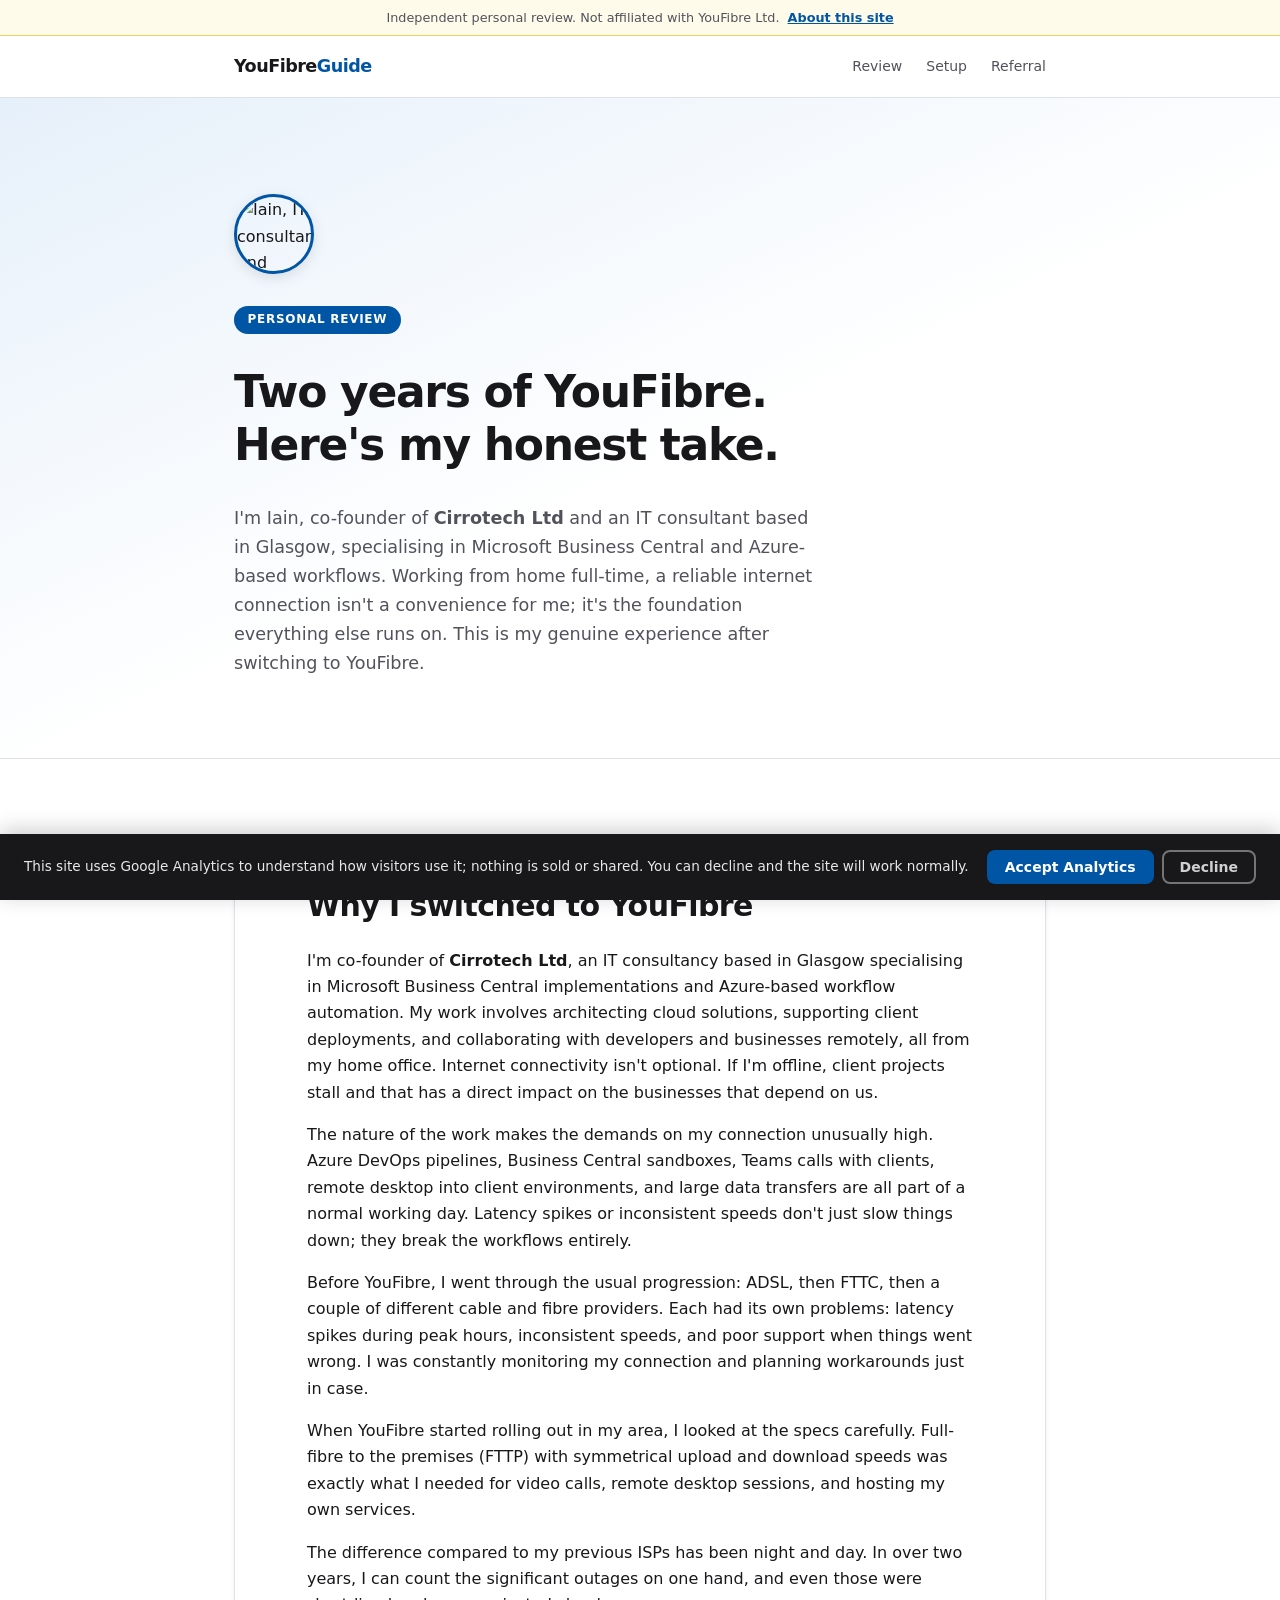
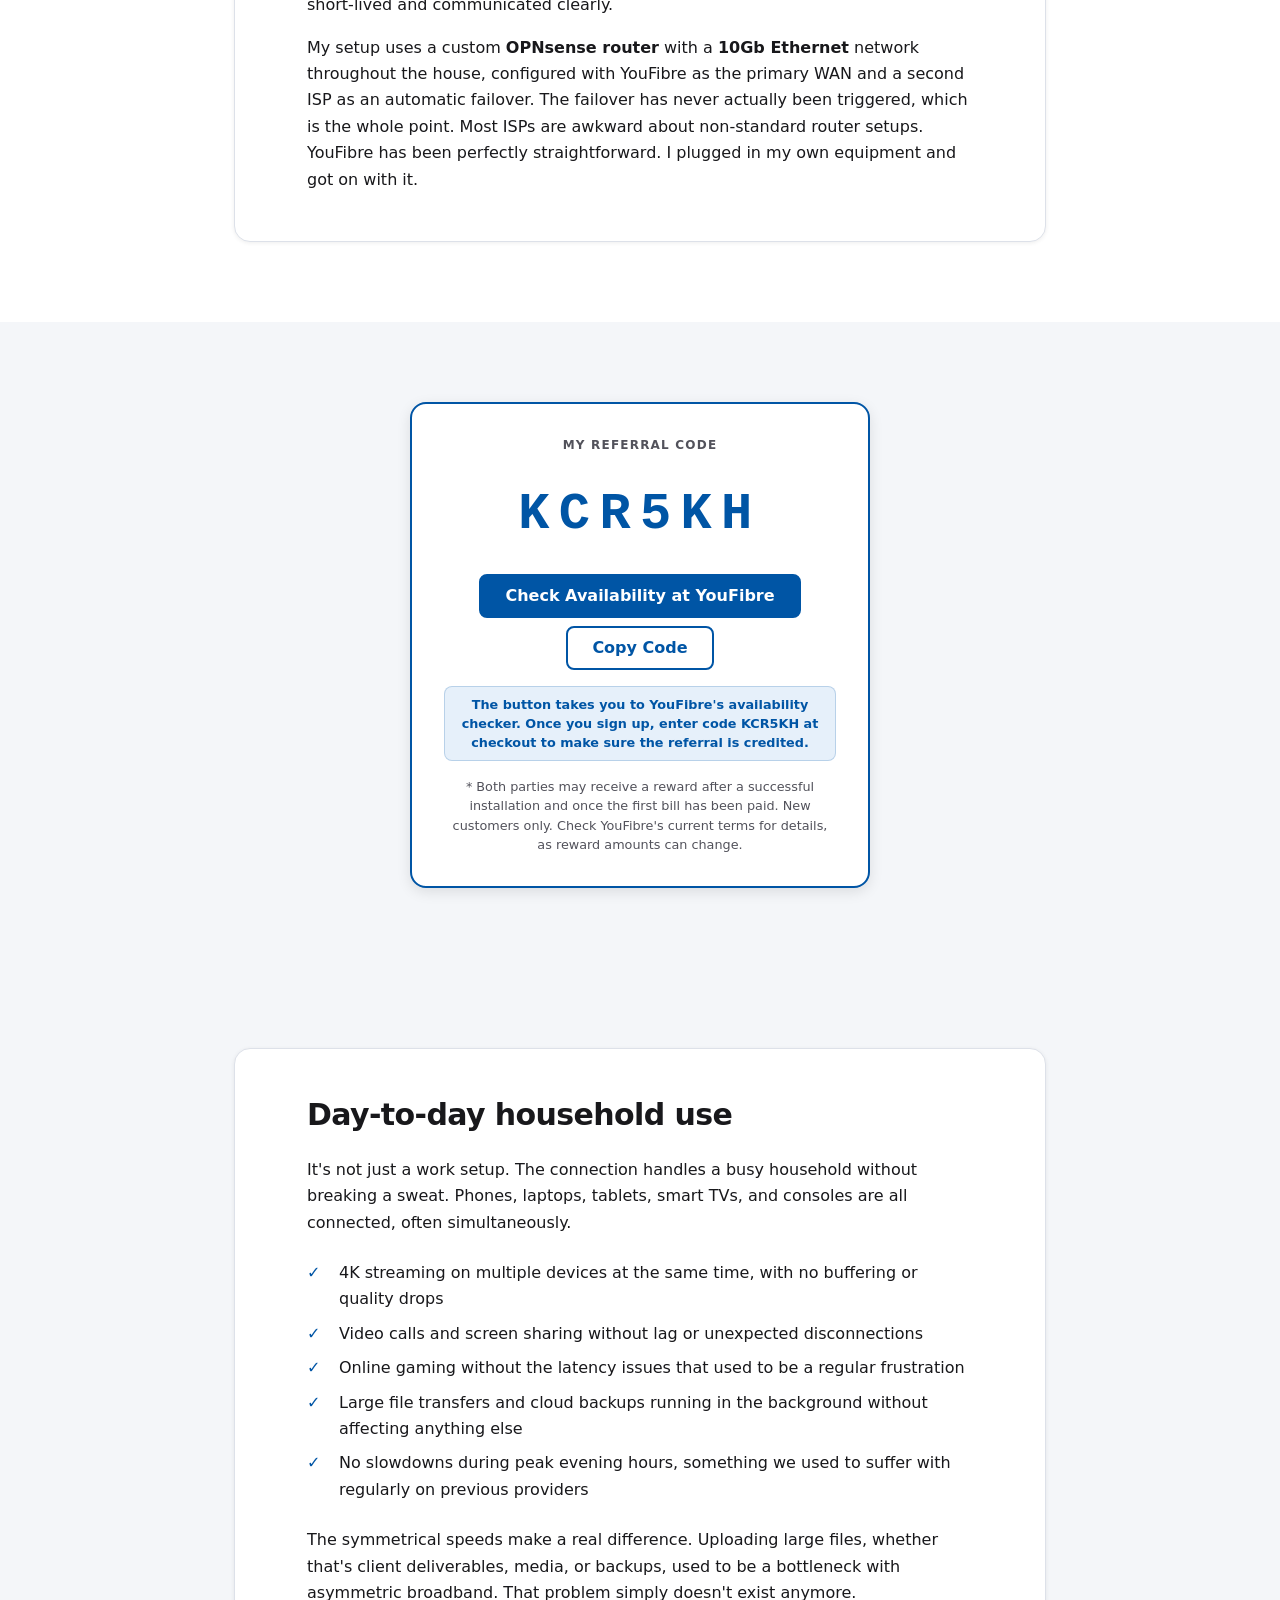
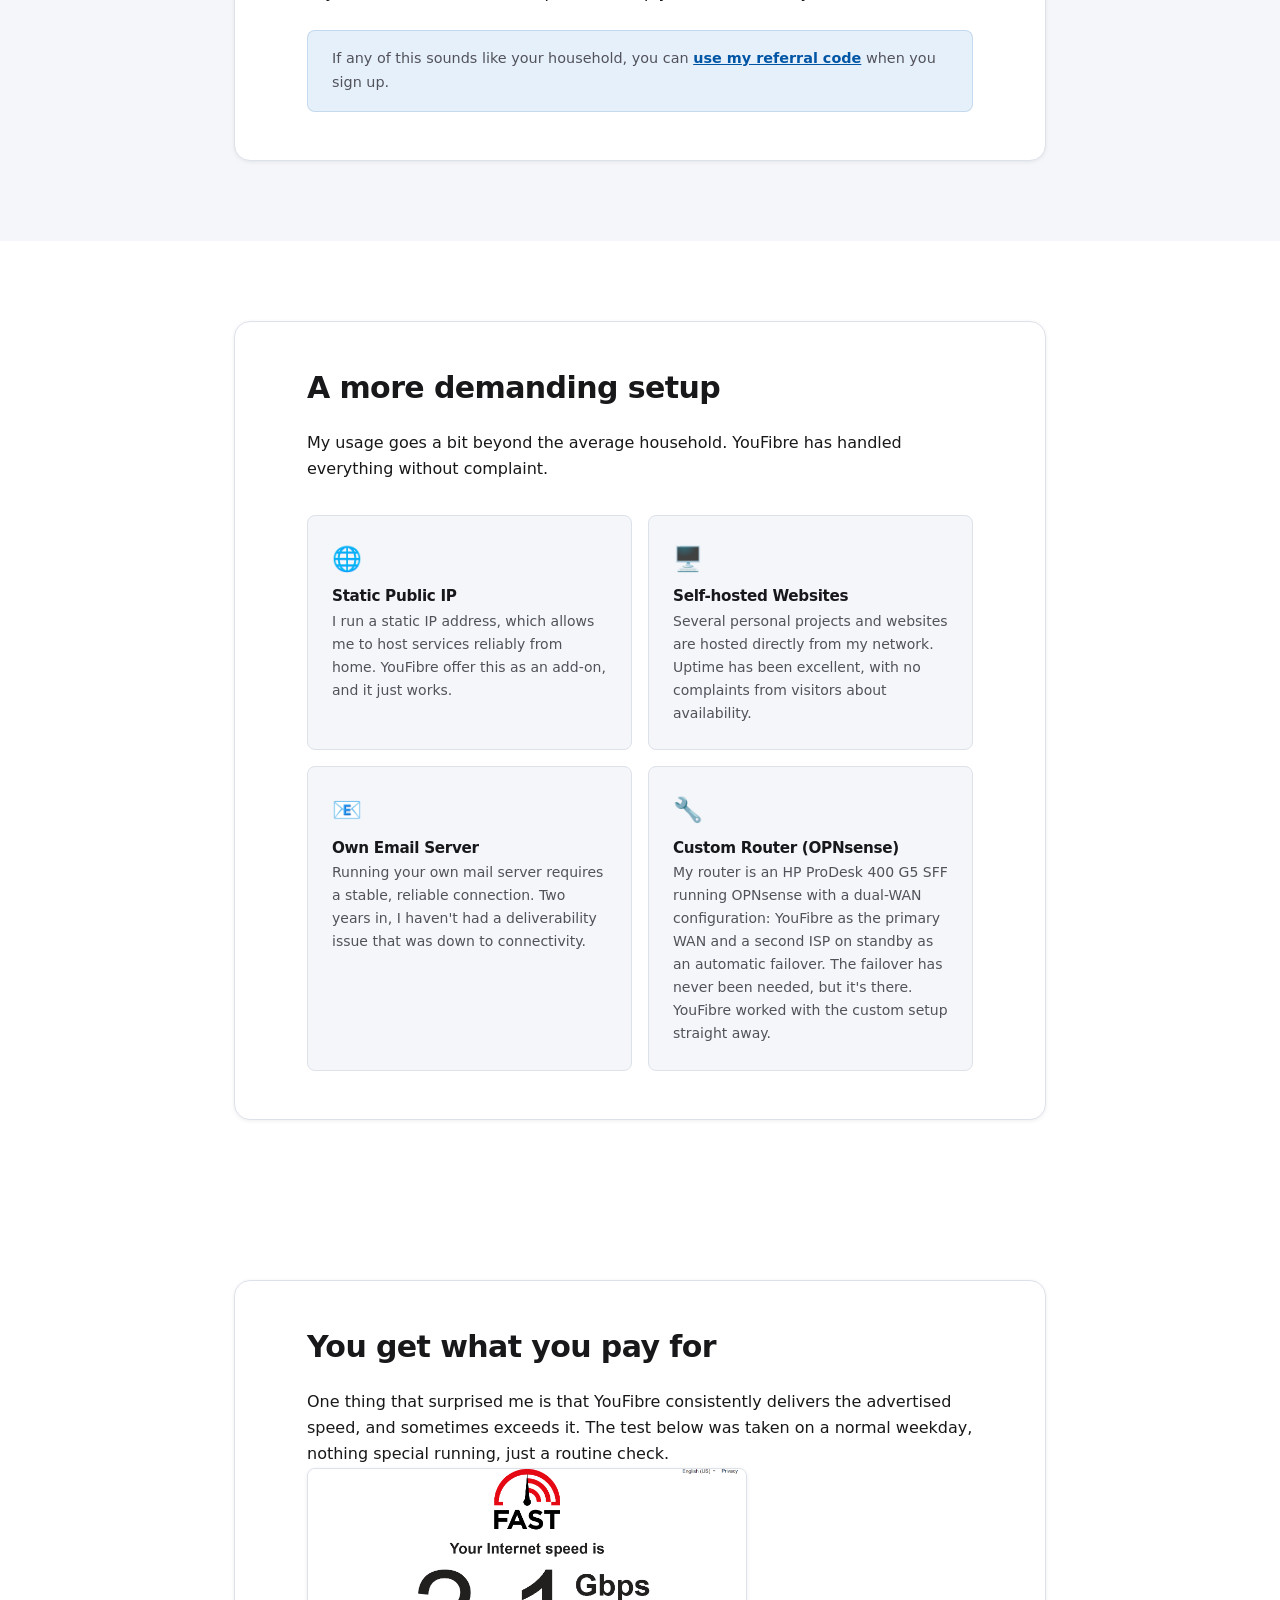
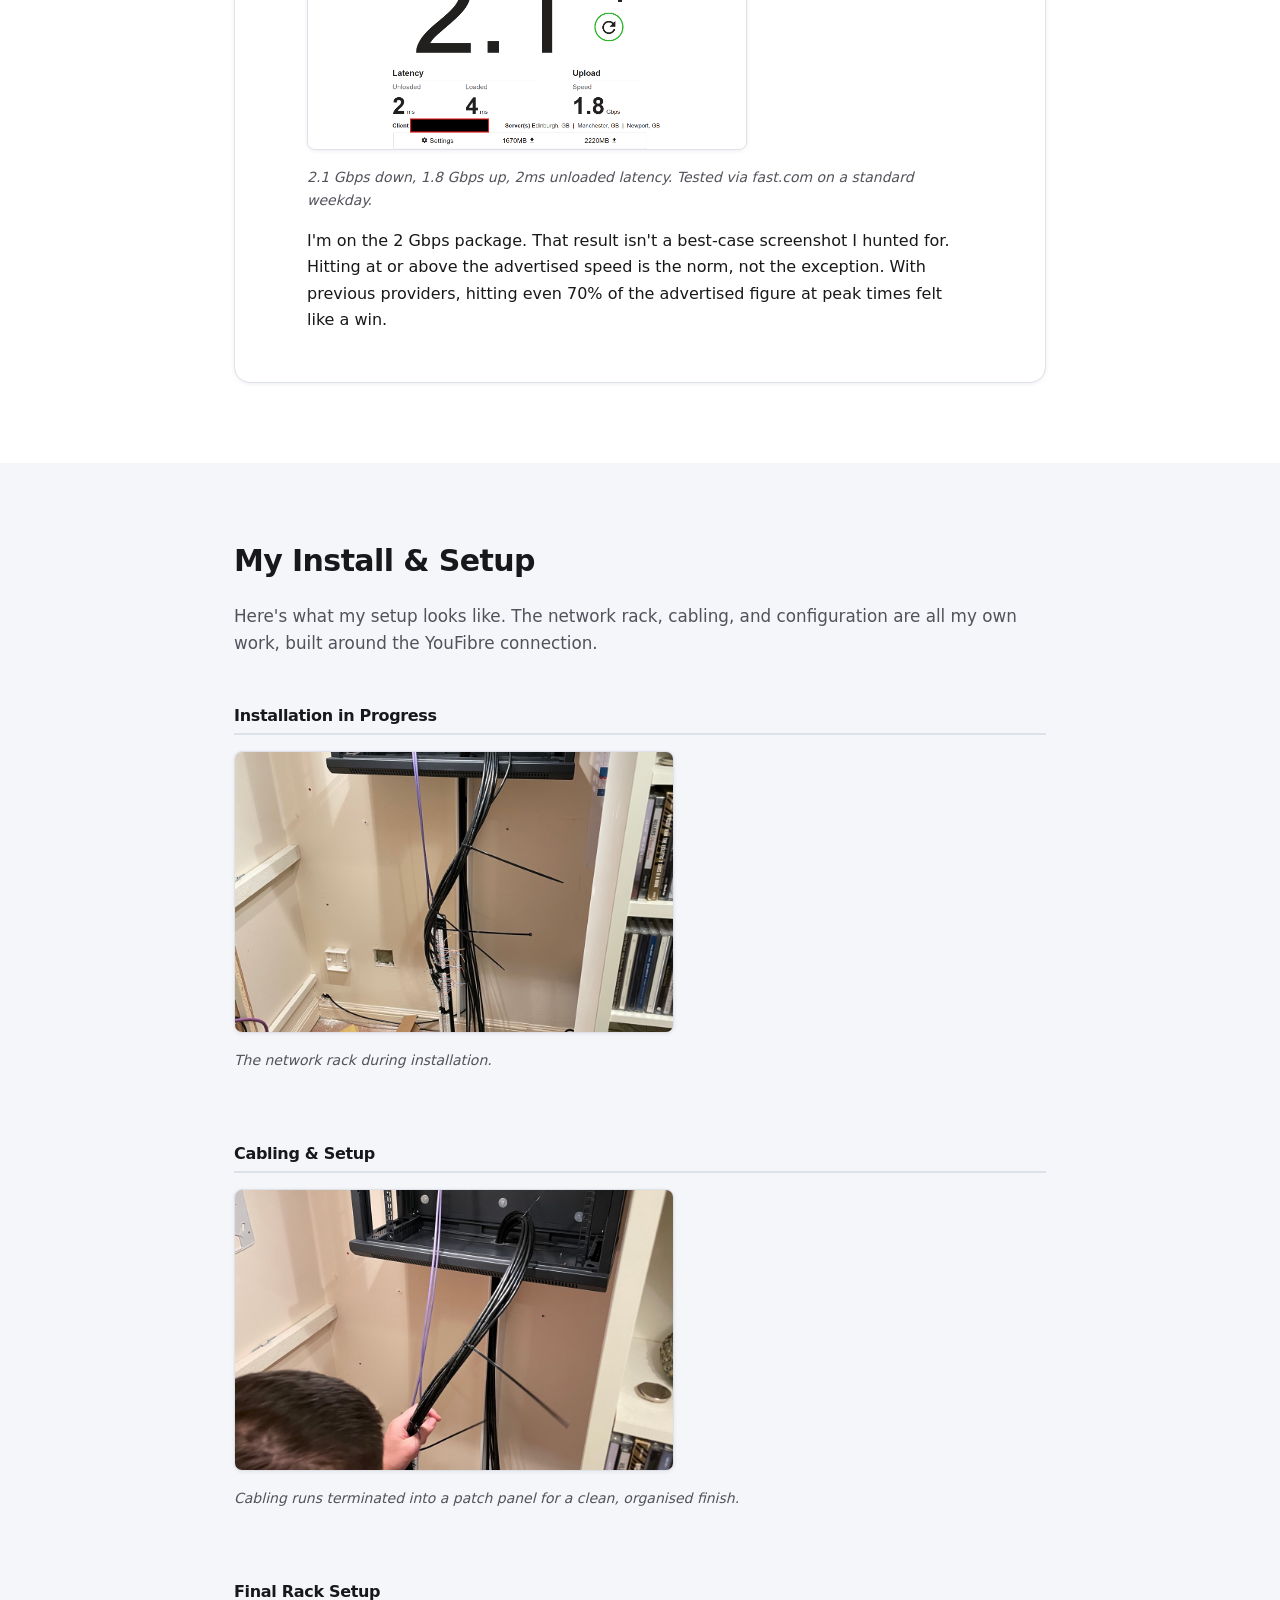
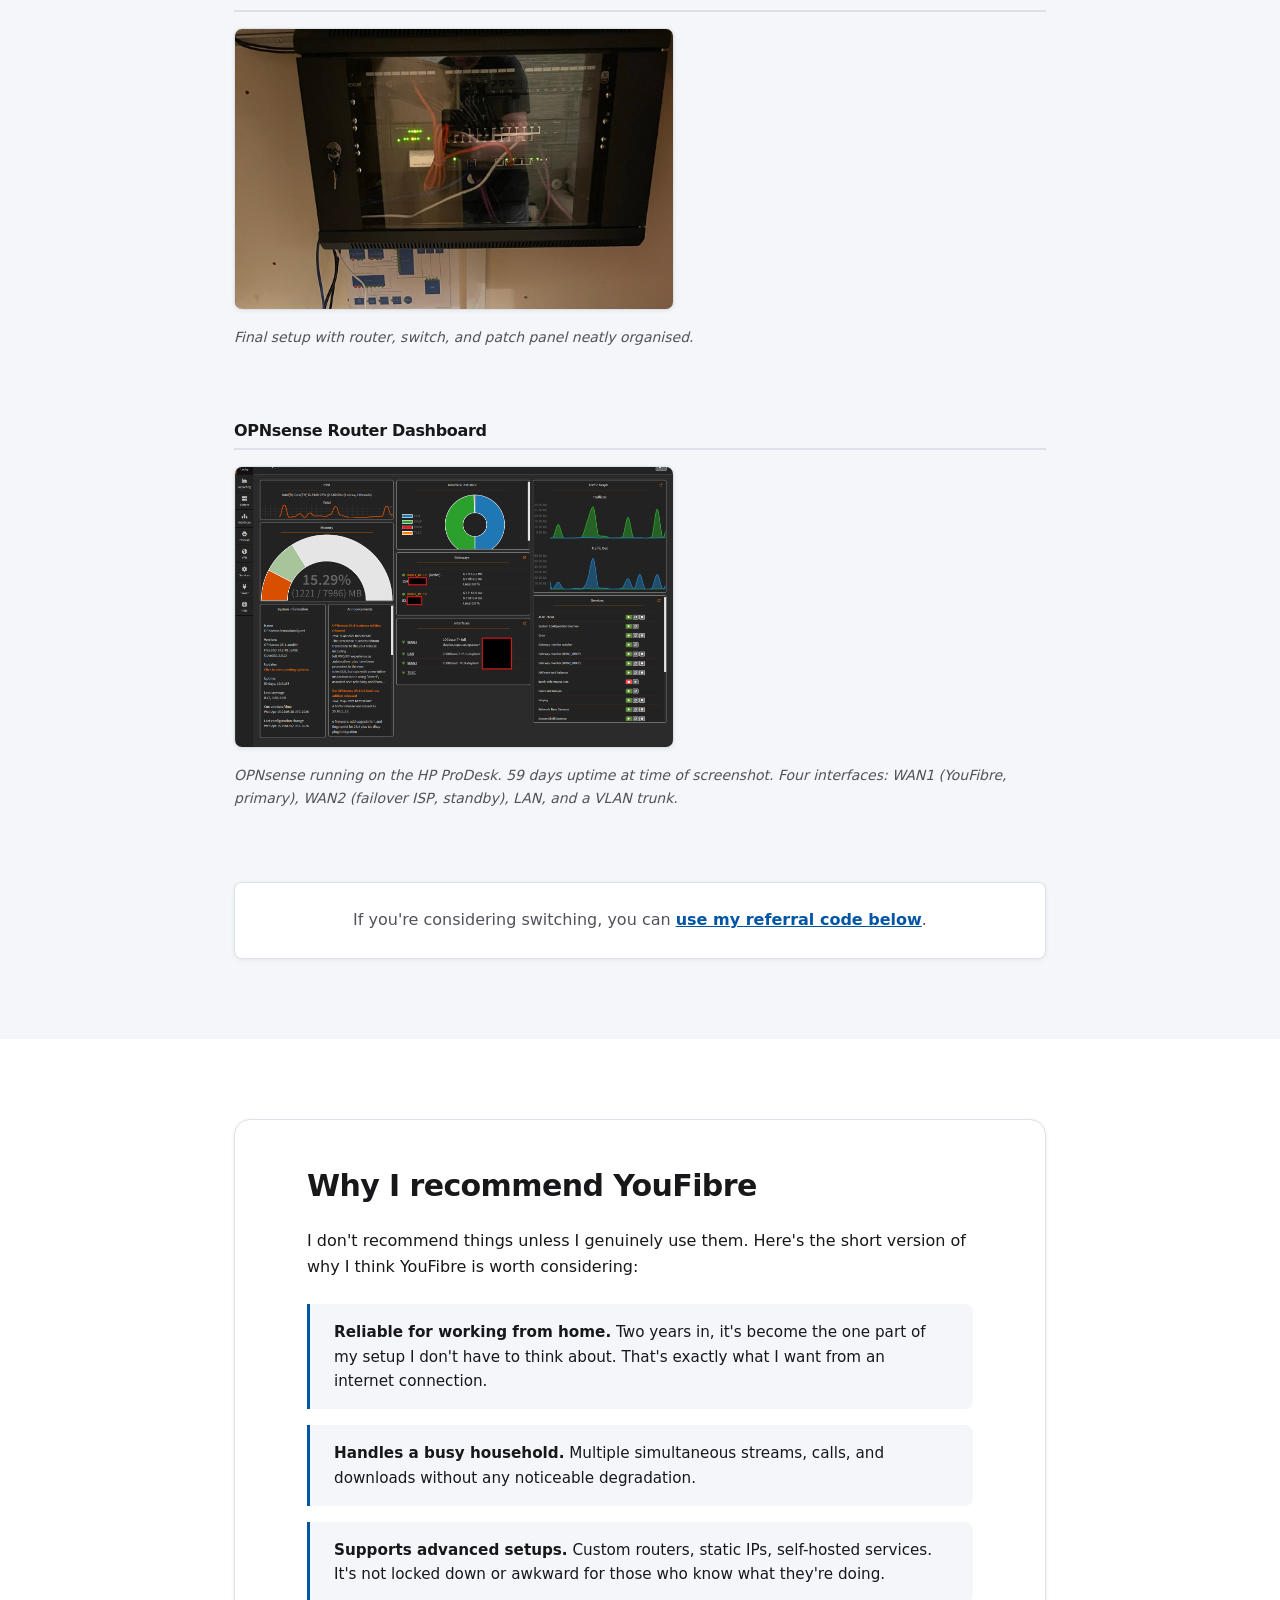
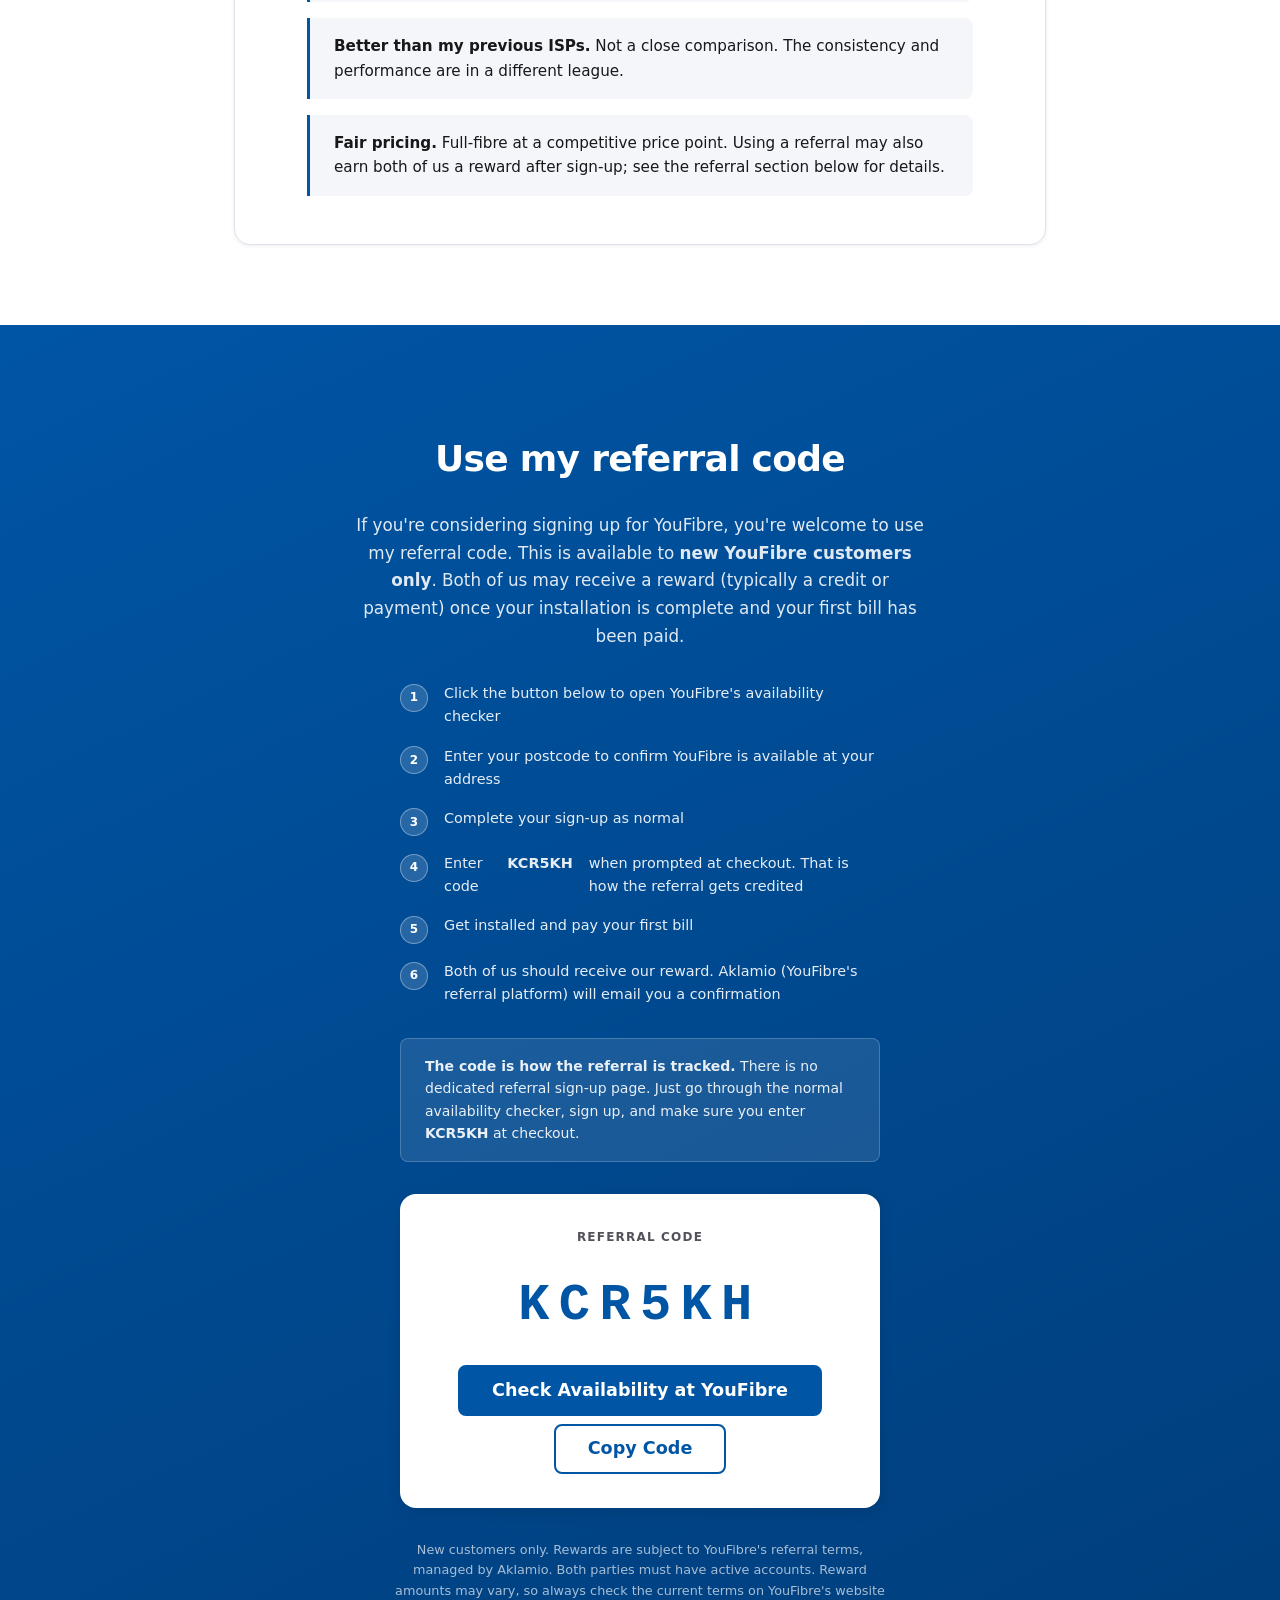
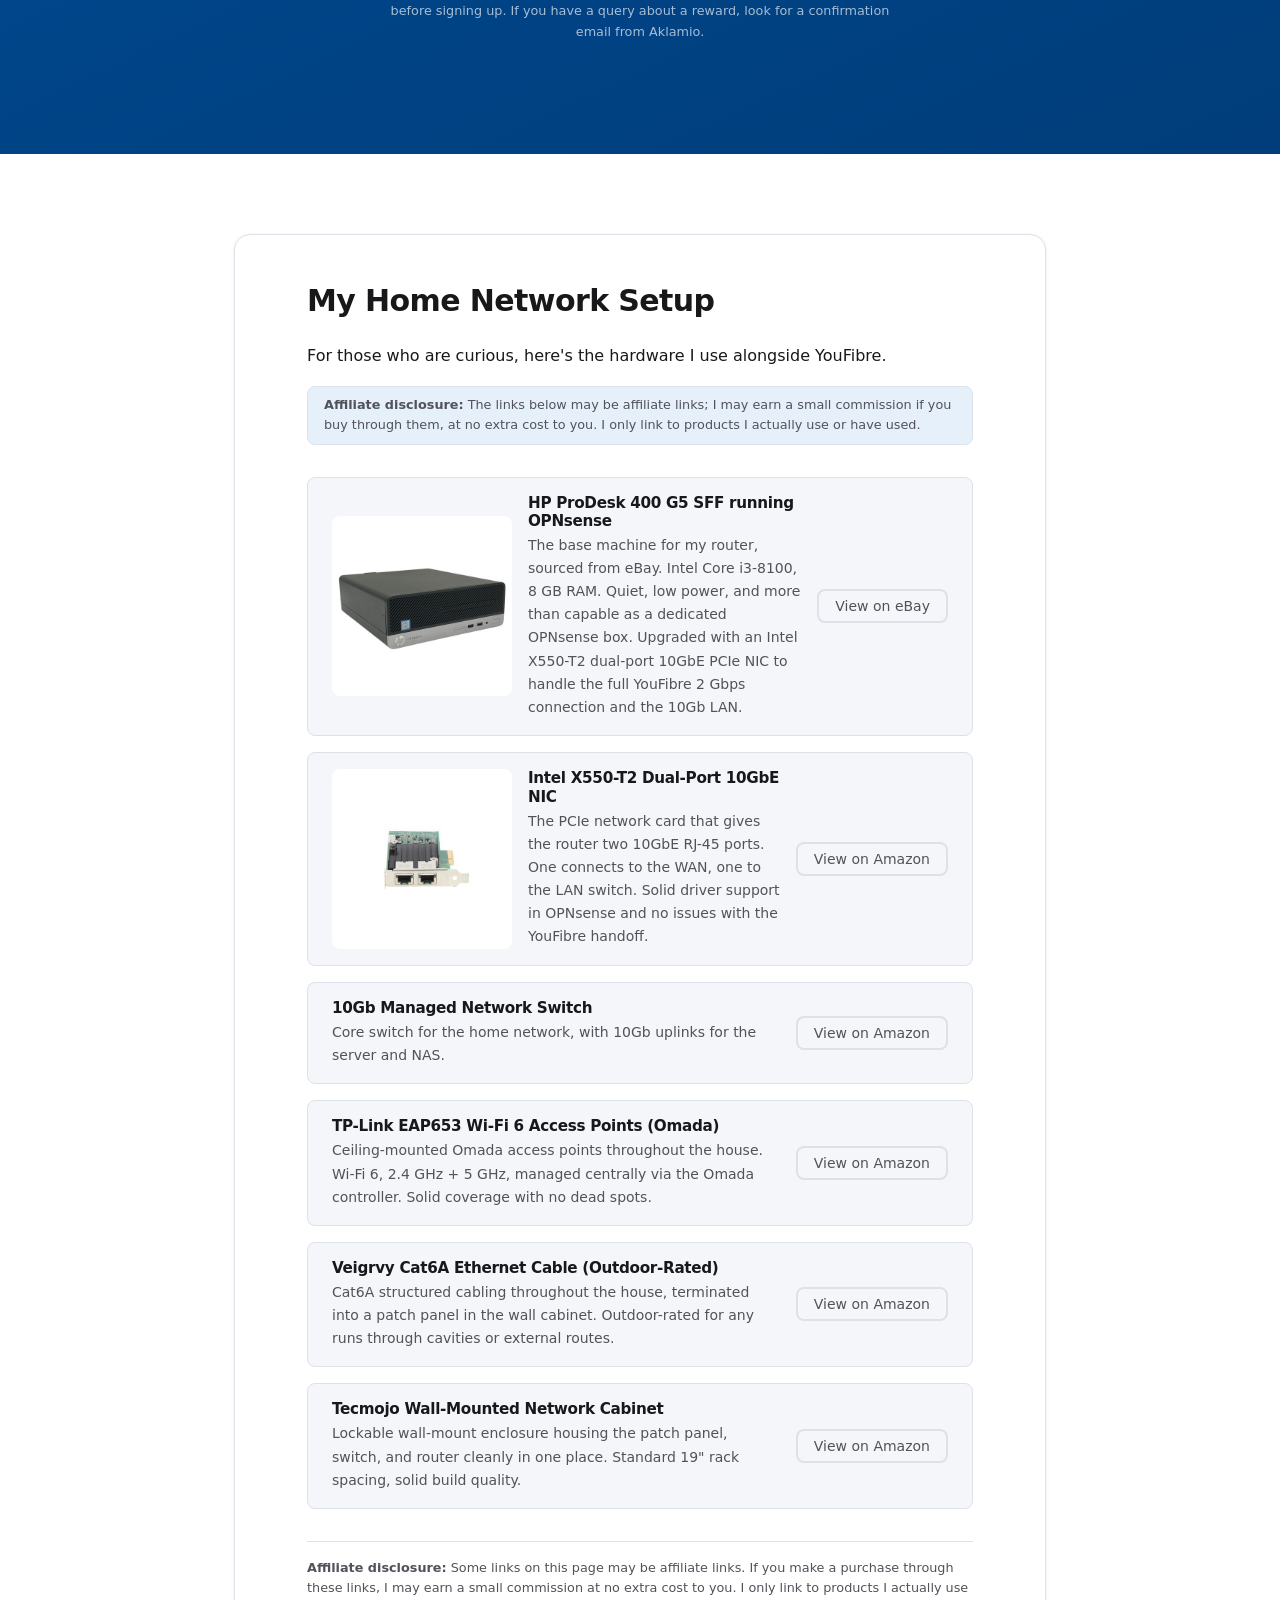
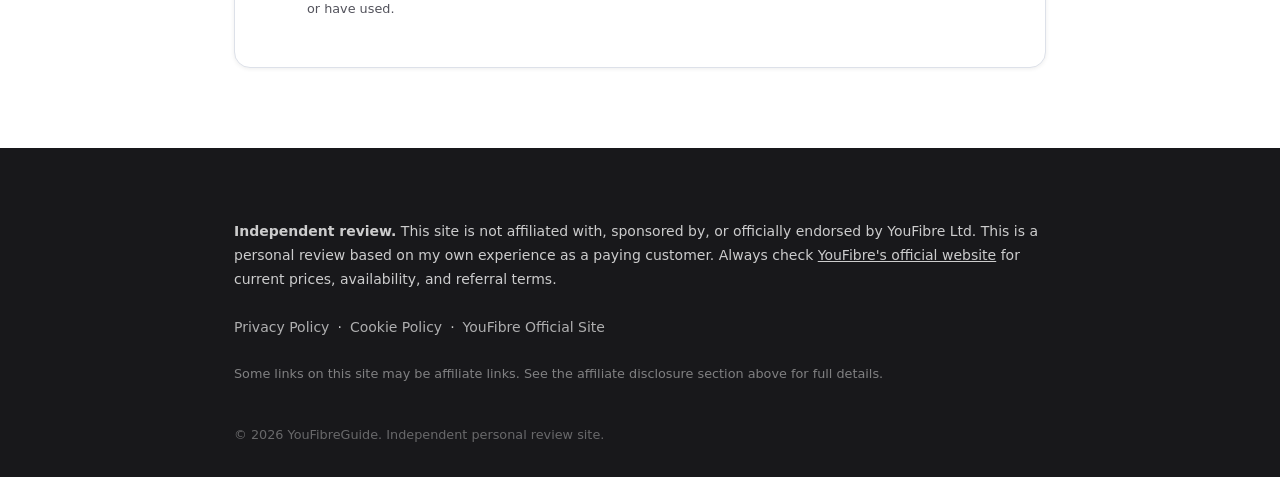
==== commit 0e195bc8: "feat: add profile picture to hero section" ====
--- a/index.html
+++ b/index.html
@@ -98,6 +98,14 @@
     <section class="hero" id="hero" aria-labelledby="hero-heading">
       <div class="container">
         <div class="hero__inner">
+
+          <img
+            src="images/myprofilepicture.jpg"
+            alt="Iain, IT consultant and author of this YouFibre review"
+            class="hero__avatar"
+            width="80"
+            height="80"
+          >
 
           <div class="hero__tag" aria-hidden="true">Personal Review</div>
 
--- a/styles.css
+++ b/styles.css
@@ -335,6 +335,15 @@
   gap: var(--space-xl);
 }
 
+.hero__avatar {
+  width: 80px;
+  height: 80px;
+  border-radius: 50%;
+  object-fit: cover;
+  border: 3px solid var(--colour-primary);
+  box-shadow: var(--shadow-md);
+}
+
 /* Small label pill above the headline */
 .hero__tag {
   display: inline-flex;
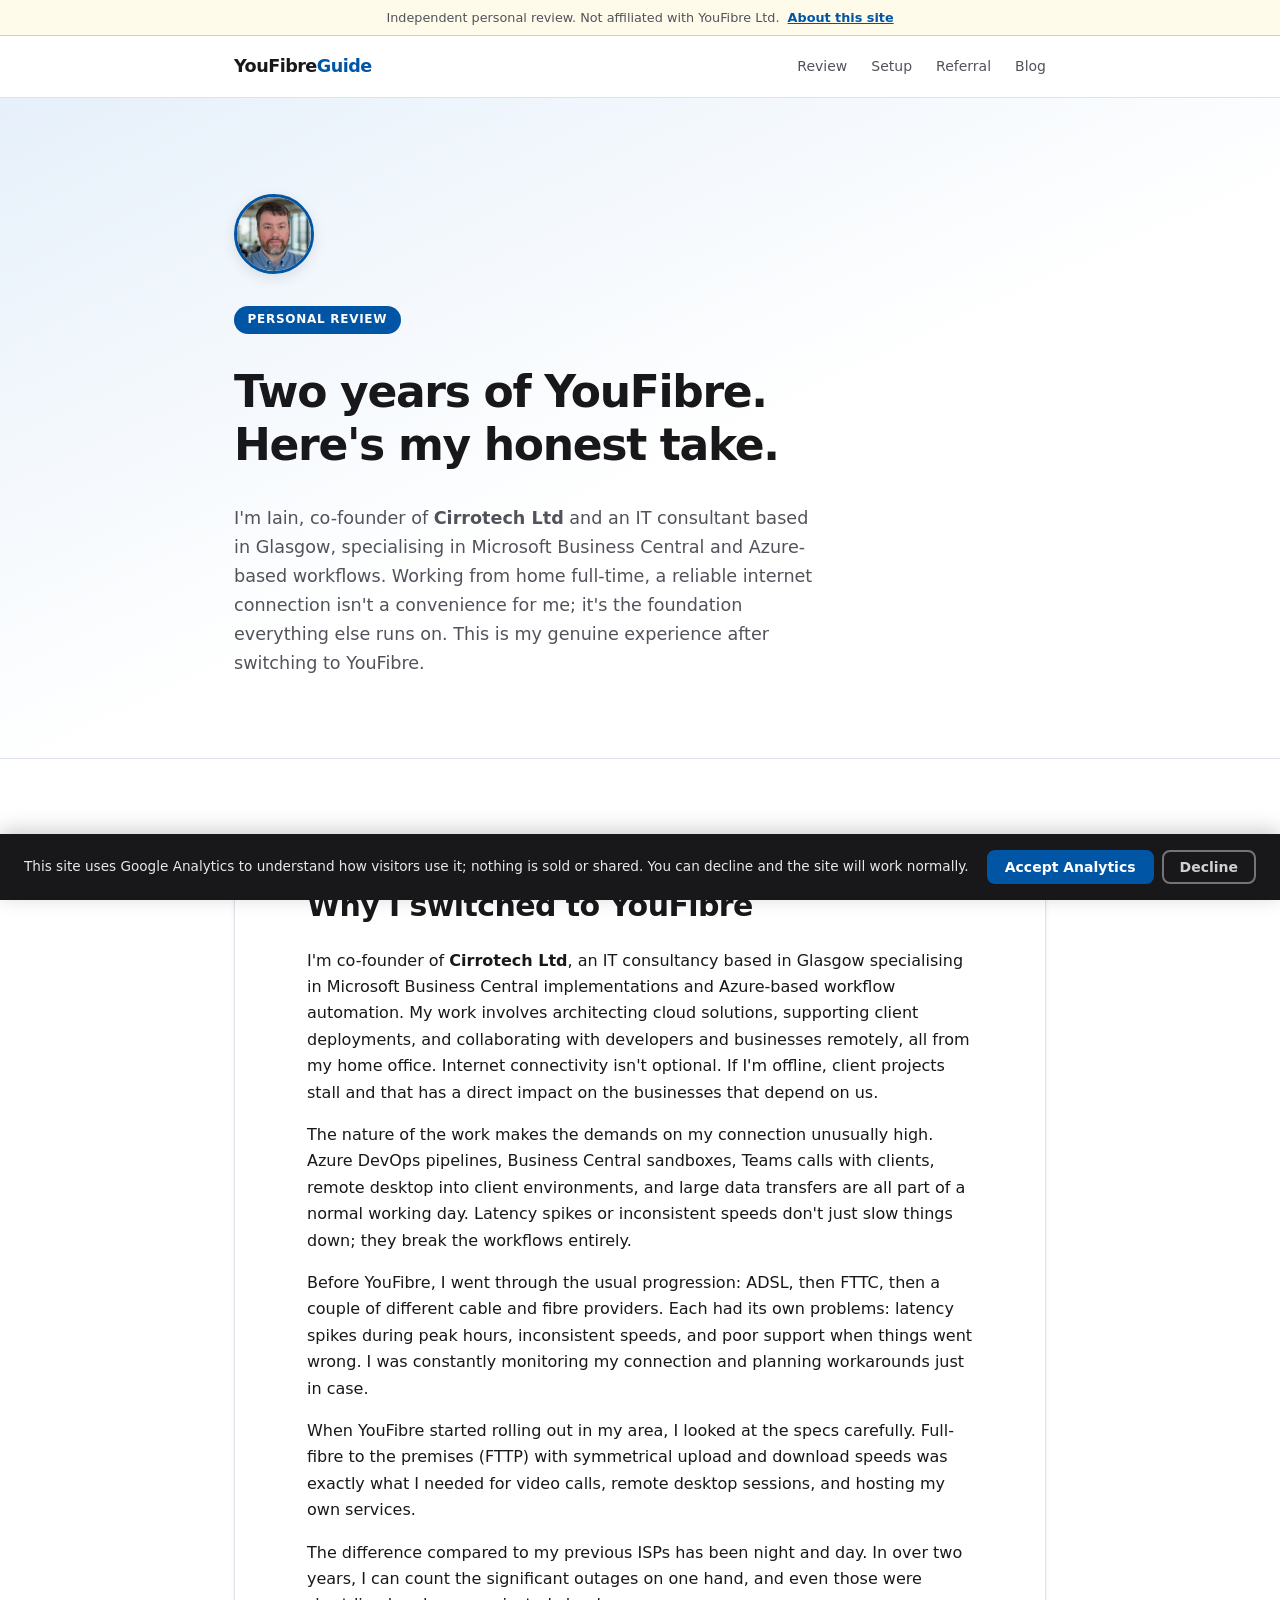
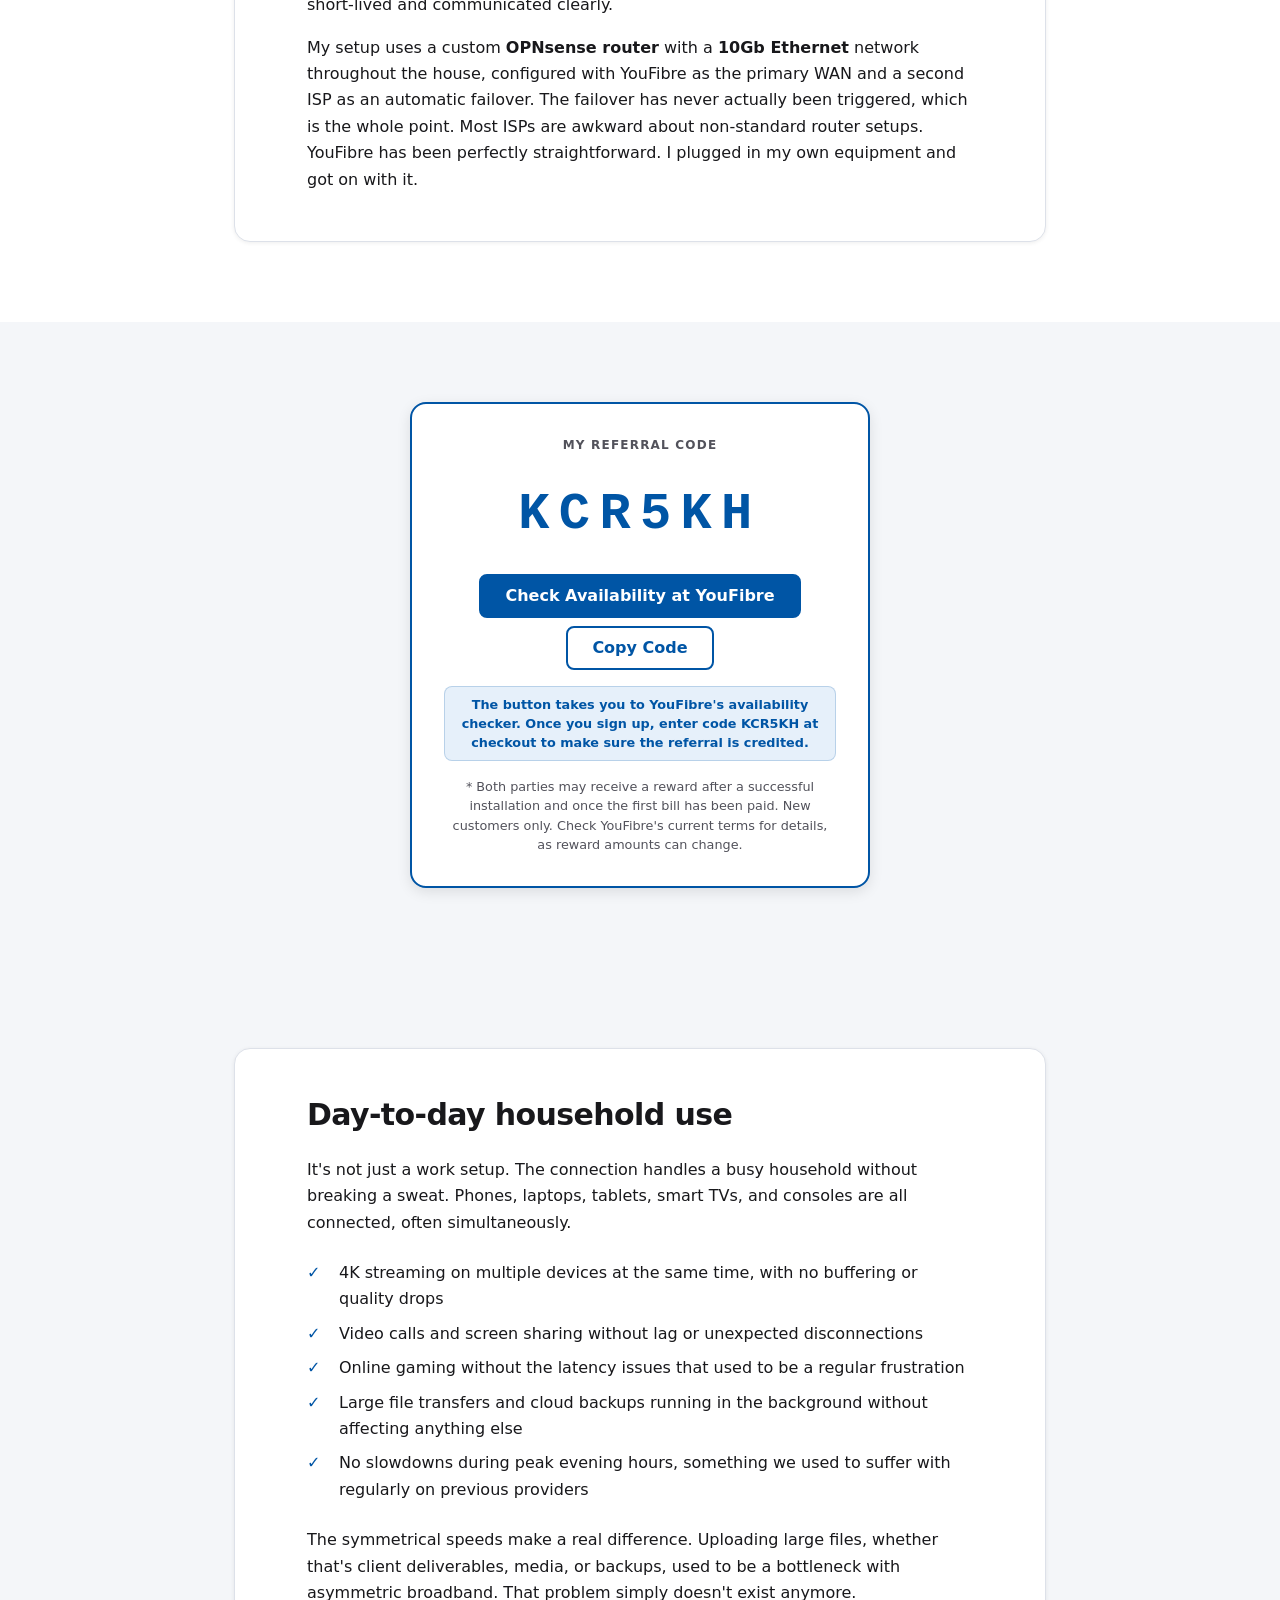
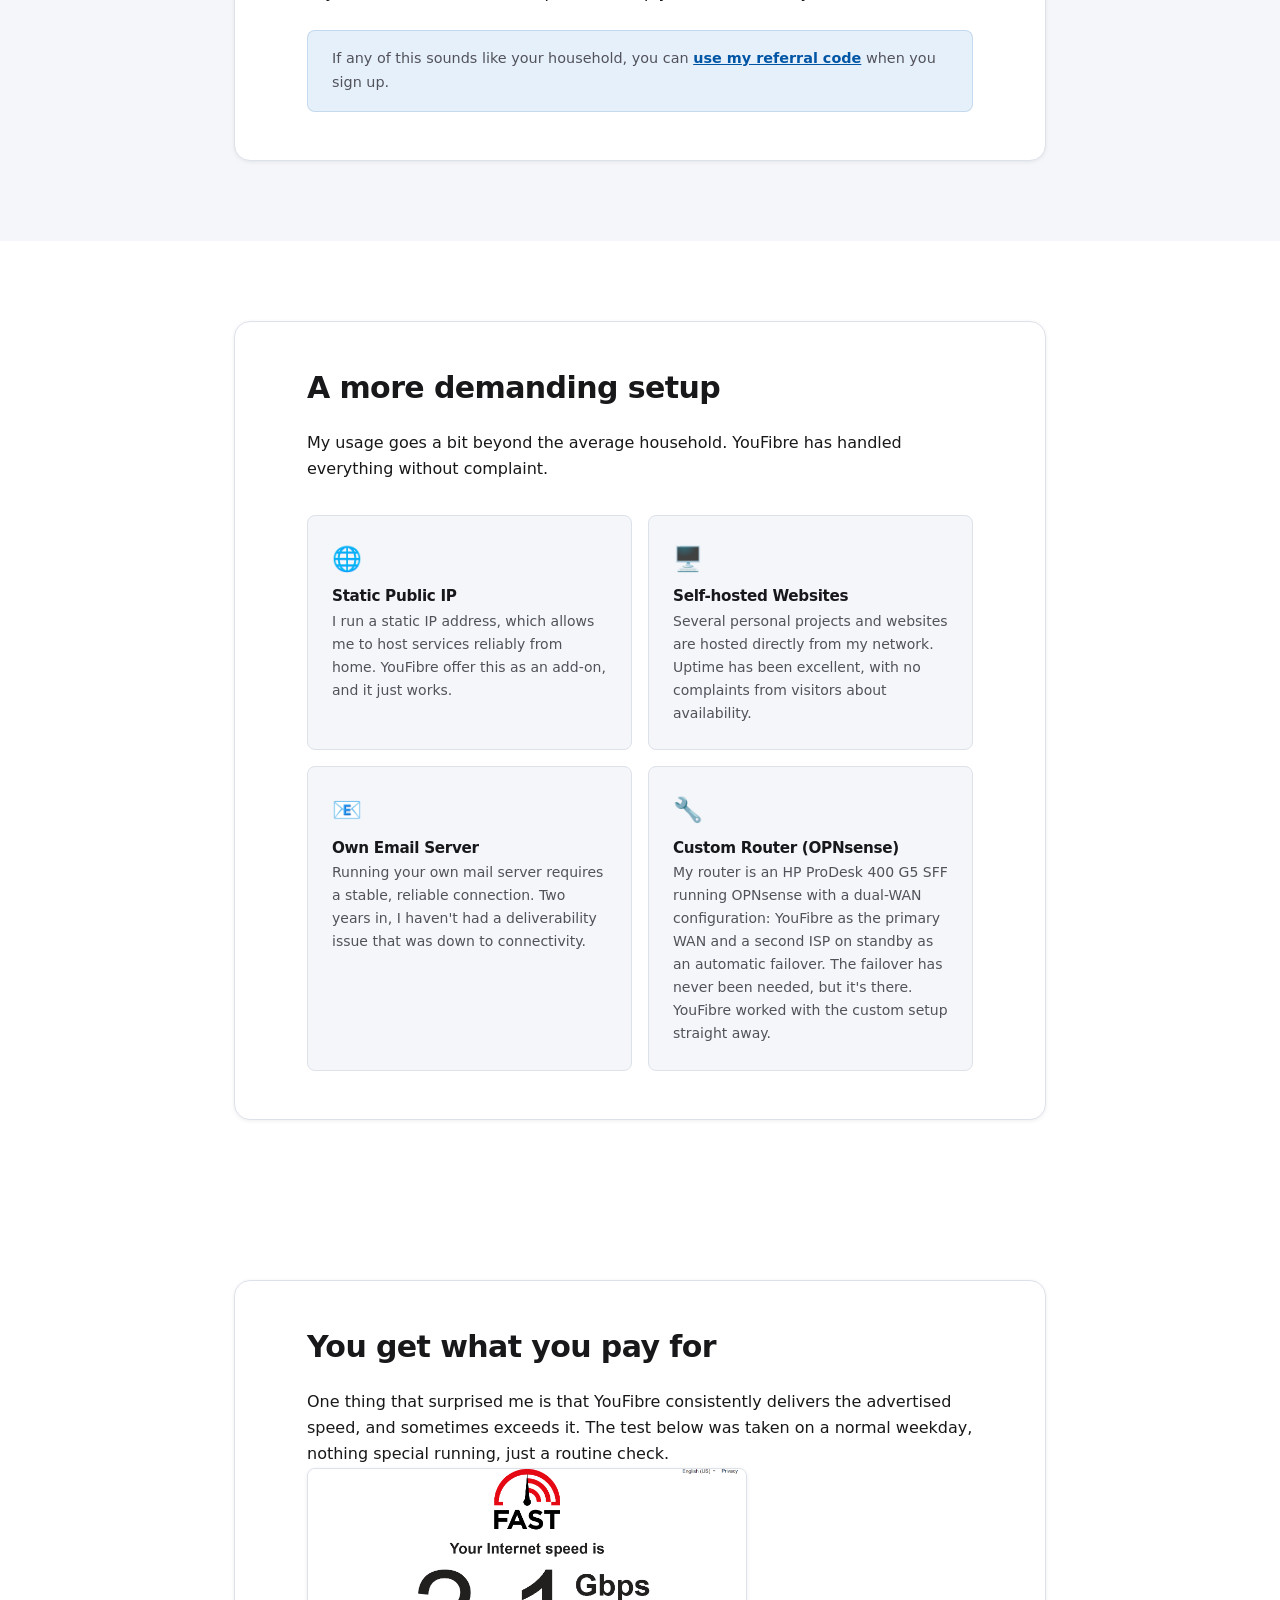
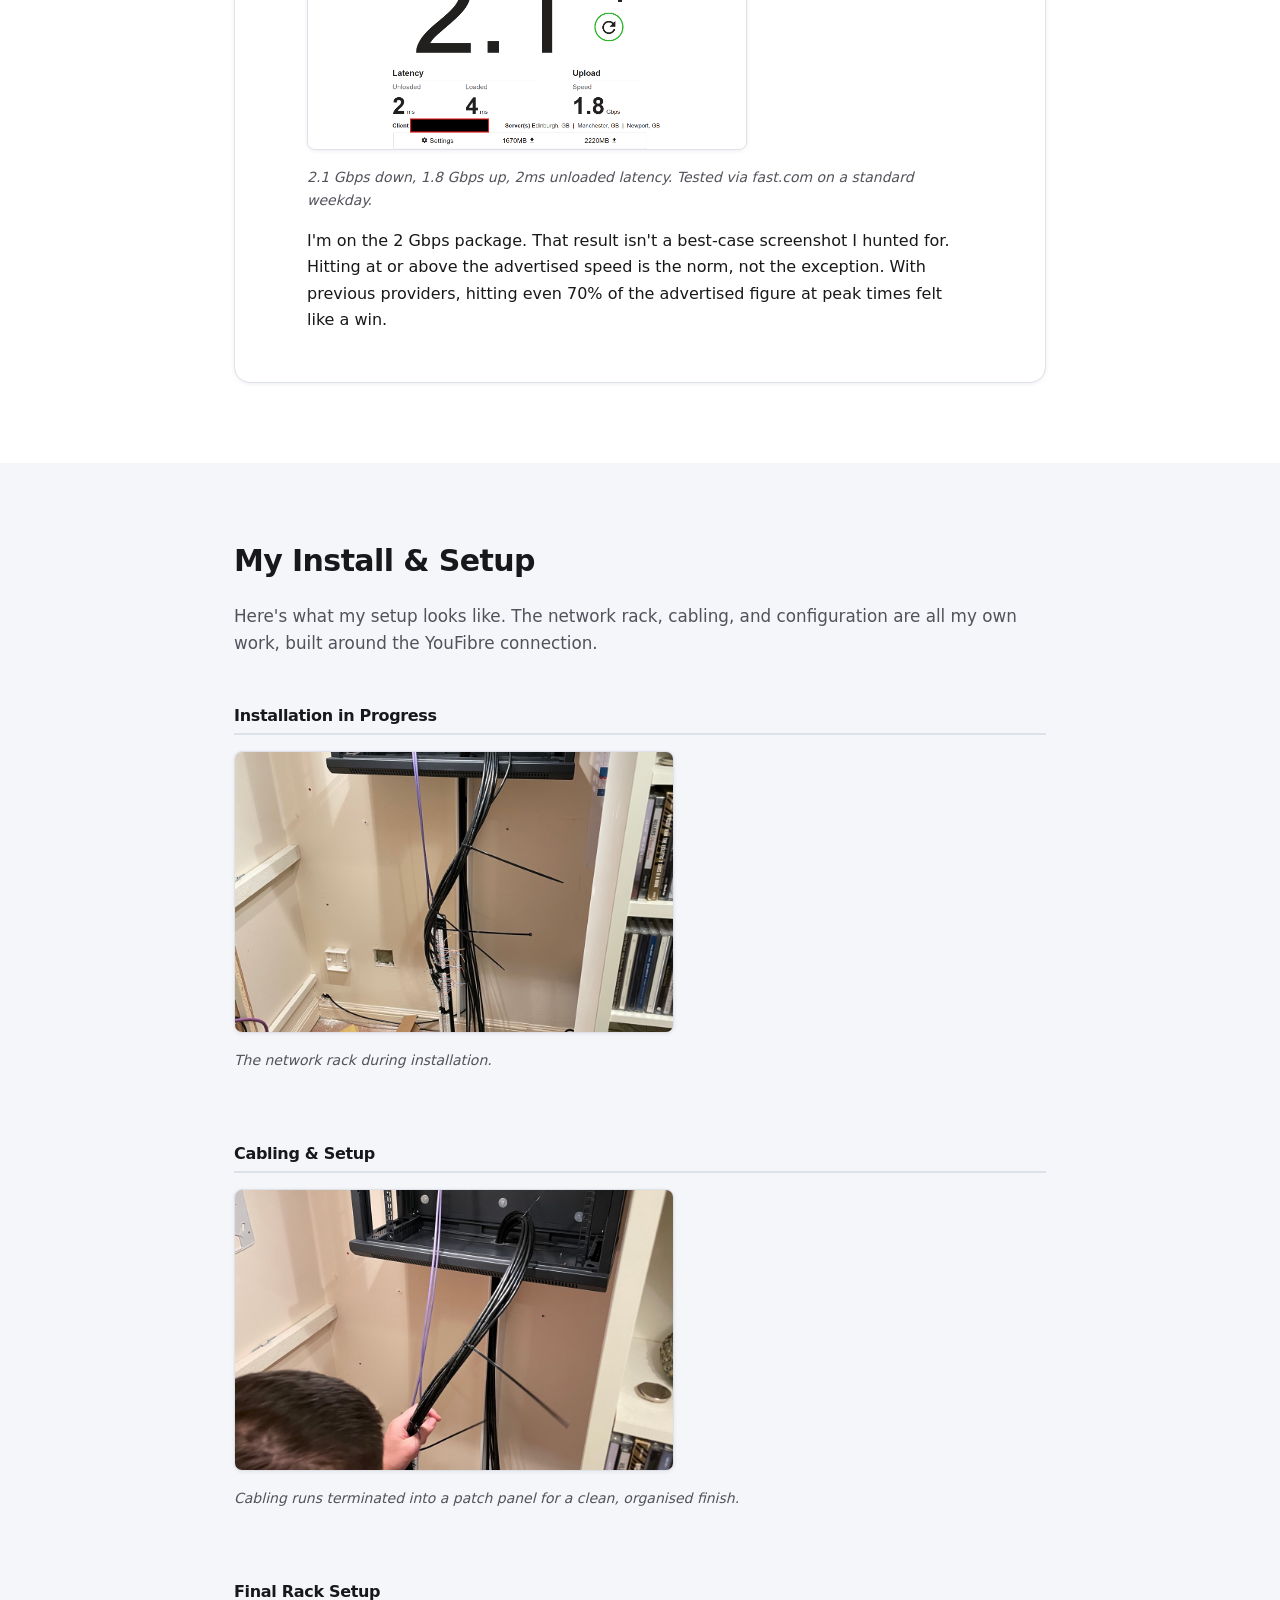
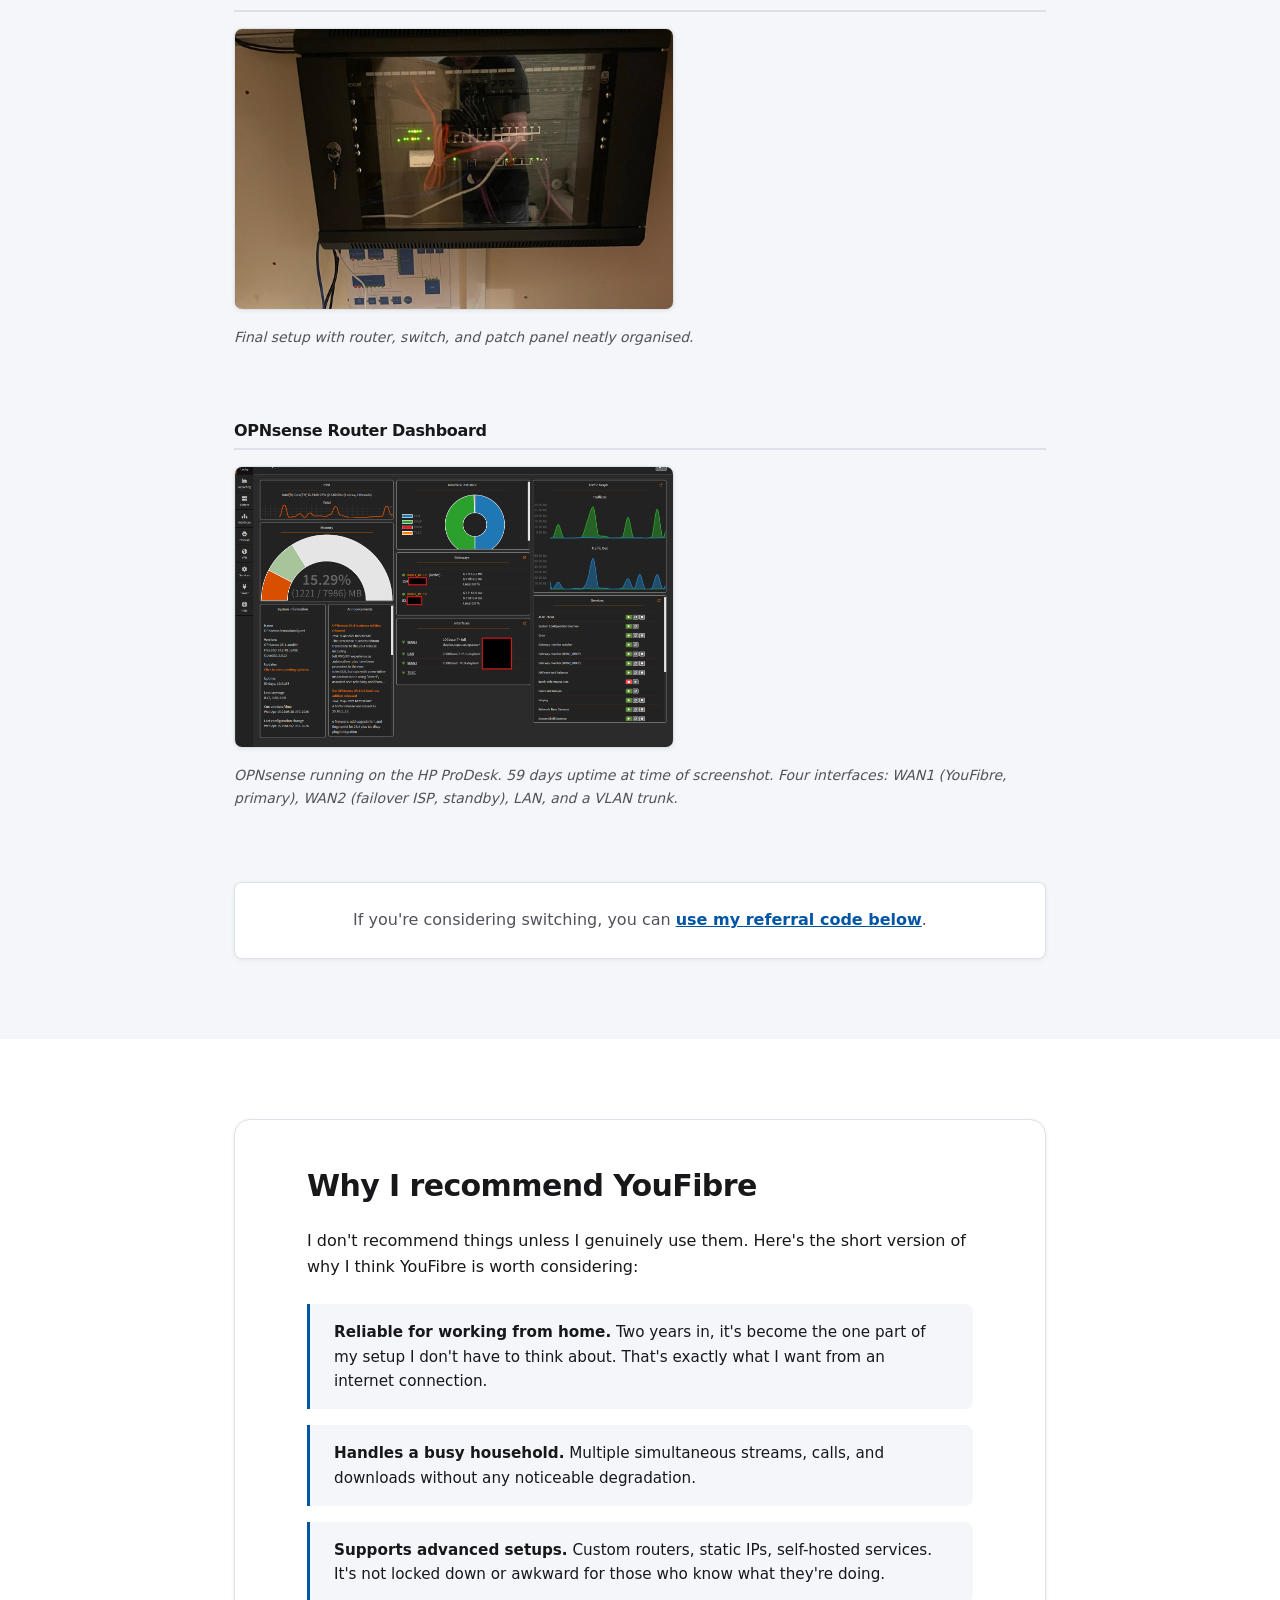
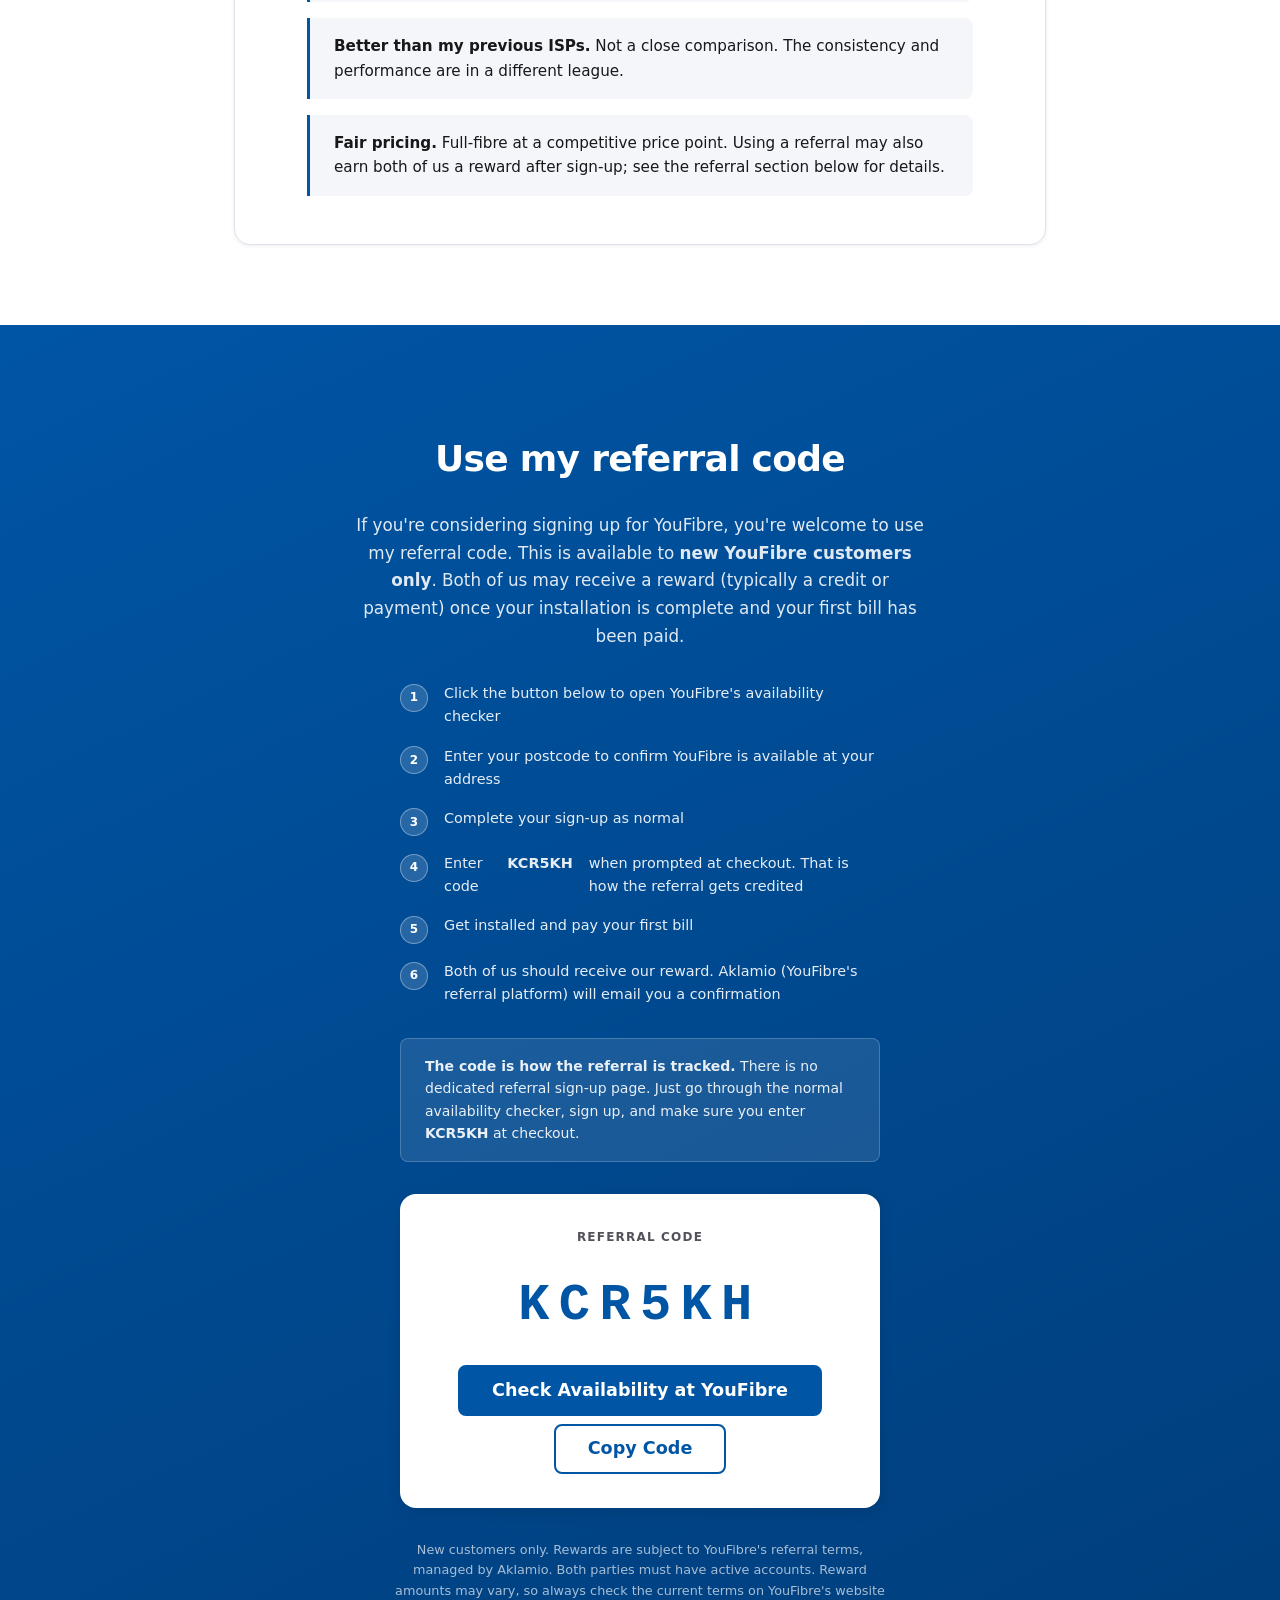
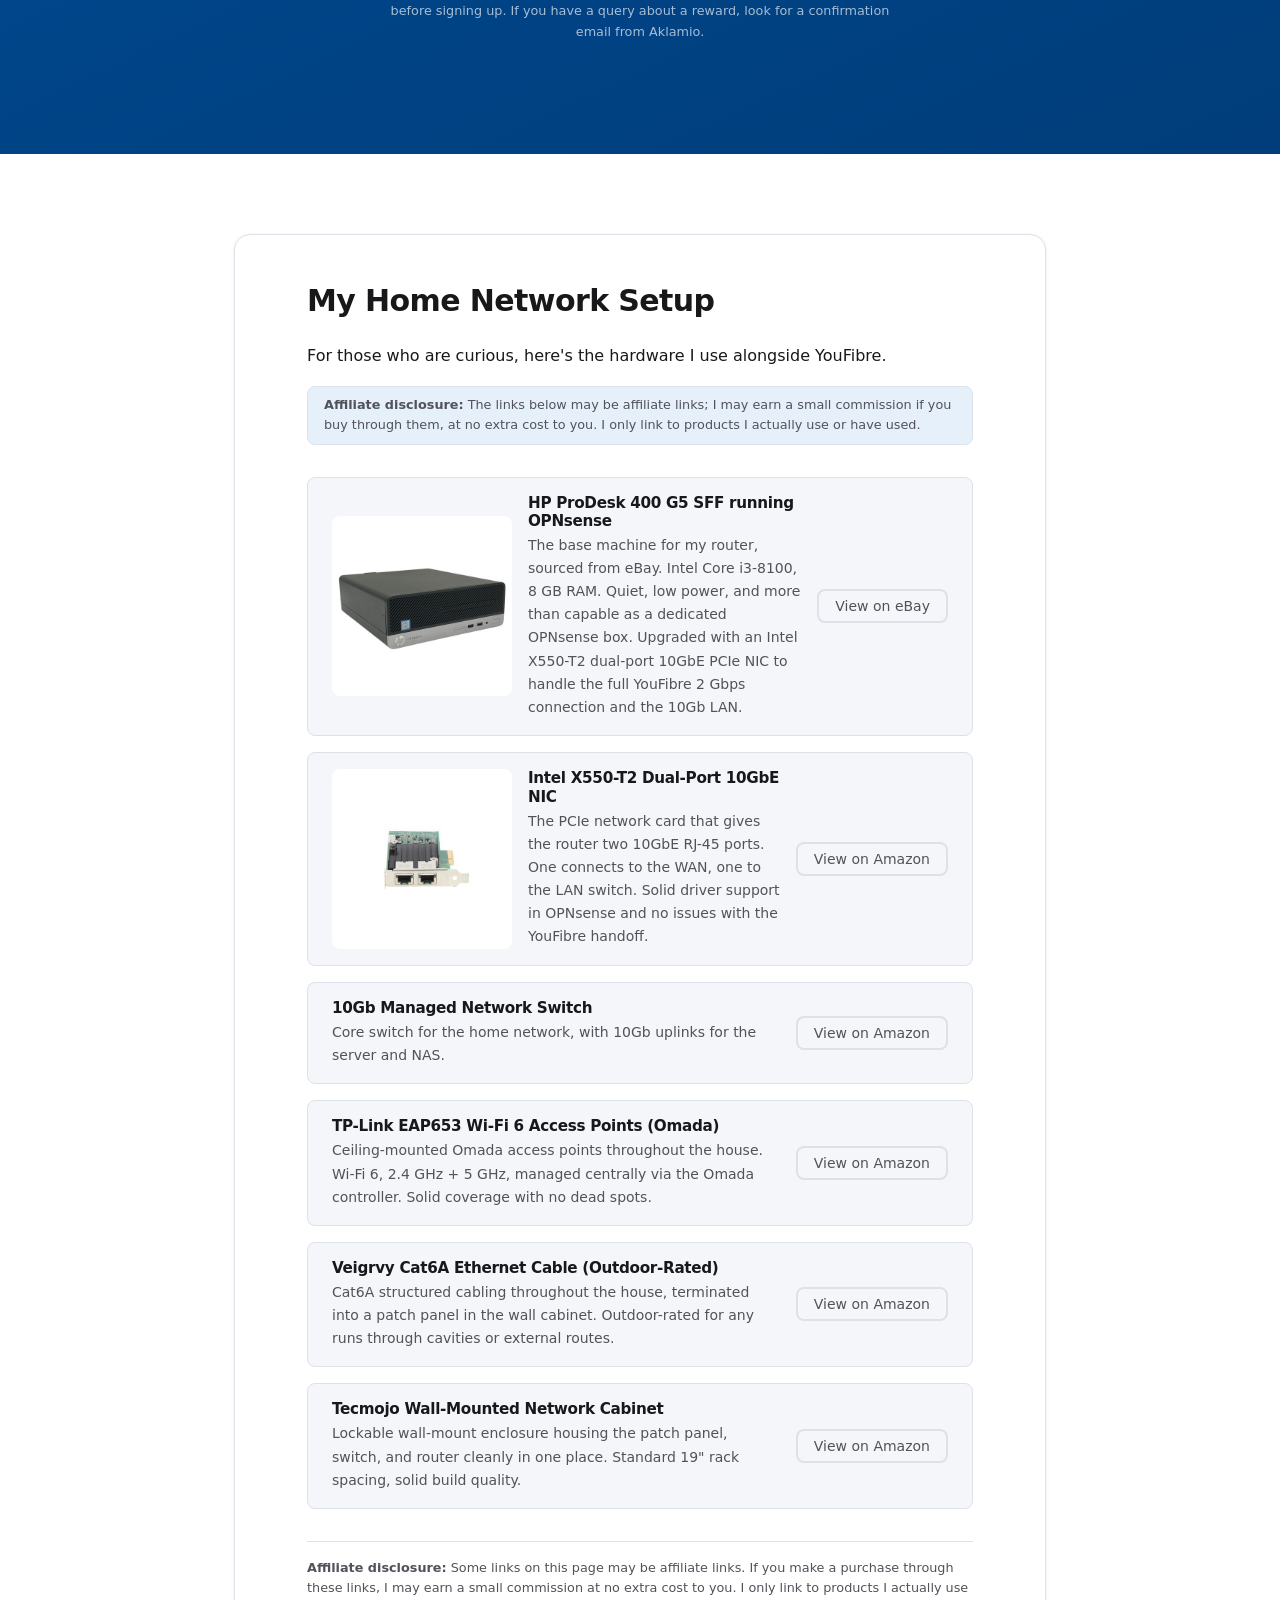
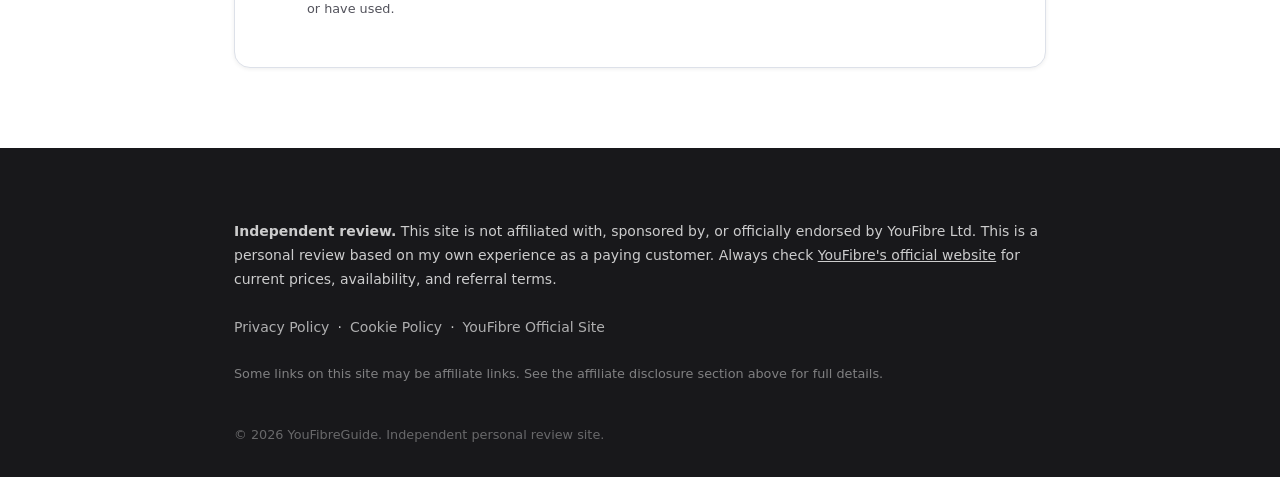
==== commit 47c13576: "feat: add blog page with initial posts" ====
--- a/index.html
+++ b/index.html
@@ -85,6 +85,7 @@
           <a href="#review">Review</a>
           <a href="#setup">Setup</a>
           <a href="#referral">Referral</a>
+          <a href="blog.html">Blog</a>
         </nav>
       </div>
     </div>
--- a/styles.css
+++ b/styles.css
@@ -1230,3 +1230,182 @@
     content: '';
   }
 }
+
+
+/* =============================================
+   22. BLOG
+   Styles for blog.html: post list cards and
+   full-post article layout.
+============================================= */
+
+/* Make the logo a link on blog page */
+a.site-header__logo {
+  text-decoration: none;
+}
+
+a.site-header__logo:hover {
+  color: var(--colour-text);
+  text-decoration: none;
+}
+
+/* Active nav link */
+.site-header__nav a[aria-current="page"] {
+  color: var(--colour-primary);
+  font-weight: 700;
+}
+
+/* Blog hero banner */
+.blog-hero {
+  background-color: var(--colour-bg-alt);
+  padding: var(--space-2xl) 0 var(--space-xl);
+  border-bottom: 1px solid var(--colour-border);
+}
+
+.blog-hero h1 {
+  margin-bottom: var(--space-sm);
+}
+
+.blog-hero__intro {
+  font-size: 1.1rem;
+  color: var(--colour-text-muted);
+  max-width: 560px;
+  margin-top: 0;
+}
+
+/* Post list */
+.blog-list {
+  display: flex;
+  flex-direction: column;
+  gap: var(--space-xl);
+  list-style: none;
+  padding: 0;
+}
+
+.blog-card {
+  background-color: var(--colour-white);
+  border: 1px solid var(--colour-border);
+  border-radius: var(--radius-lg);
+  padding: var(--space-xl);
+  box-shadow: var(--shadow-sm);
+  transition: box-shadow 0.2s ease;
+}
+
+.blog-card:hover {
+  box-shadow: var(--shadow-md);
+}
+
+.blog-card__meta {
+  display: flex;
+  align-items: center;
+  gap: var(--space-sm);
+  margin-bottom: var(--space-sm);
+}
+
+.blog-card__date {
+  font-size: 0.8rem;
+  color: var(--colour-text-muted);
+}
+
+.blog-card__tag {
+  font-size: 0.72rem;
+  font-weight: 700;
+  text-transform: uppercase;
+  letter-spacing: 0.06em;
+  color: var(--colour-primary);
+  background-color: var(--colour-primary-light);
+  padding: 0.15rem 0.6rem;
+  border-radius: 2rem;
+}
+
+.blog-card__title {
+  font-size: clamp(1.1rem, 2.5vw, 1.3rem);
+  margin-bottom: var(--space-sm);
+}
+
+.blog-card__title a {
+  color: var(--colour-text);
+  text-decoration: none;
+}
+
+.blog-card__title a:hover {
+  color: var(--colour-primary);
+}
+
+.blog-card__excerpt {
+  color: var(--colour-text-muted);
+  font-size: 0.95rem;
+  margin-bottom: var(--space-md);
+}
+
+.blog-card__read-more {
+  font-size: 0.875rem;
+  font-weight: 600;
+  text-decoration: none;
+}
+
+.blog-card__read-more:hover {
+  text-decoration: underline;
+}
+
+/* Full post article */
+.blog-post__header {
+  margin-bottom: var(--space-xl);
+  padding-bottom: var(--space-lg);
+  border-bottom: 1px solid var(--colour-border);
+}
+
+.blog-post__meta {
+  display: flex;
+  align-items: center;
+  gap: var(--space-sm);
+  margin-bottom: var(--space-sm);
+  font-size: 0.85rem;
+  color: var(--colour-text-muted);
+}
+
+.blog-post__body h3 {
+  margin-top: var(--space-xl);
+  margin-bottom: var(--space-sm);
+  font-size: 1.05rem;
+}
+
+.blog-post__body p {
+  color: var(--colour-text-muted);
+}
+
+.blog-post__body p + p {
+  margin-top: var(--space-md);
+}
+
+/* Inline referral nudge at end of each post */
+.blog-post__referral {
+  margin-top: var(--space-2xl);
+  padding: var(--space-lg) var(--space-xl);
+  background-color: var(--colour-primary-light);
+  border-left: 4px solid var(--colour-primary);
+  border-radius: var(--radius);
+  display: flex;
+  flex-direction: column;
+  gap: var(--space-md);
+}
+
+.blog-post__referral p {
+  color: var(--colour-text);
+  margin: 0;
+}
+
+@media (min-width: 600px) {
+  .blog-post__referral {
+    flex-direction: row;
+    align-items: center;
+    justify-content: space-between;
+  }
+
+  .blog-post__referral p {
+    flex: 1;
+  }
+
+  .blog-post__referral .btn {
+    flex-shrink: 0;
+  }
+}
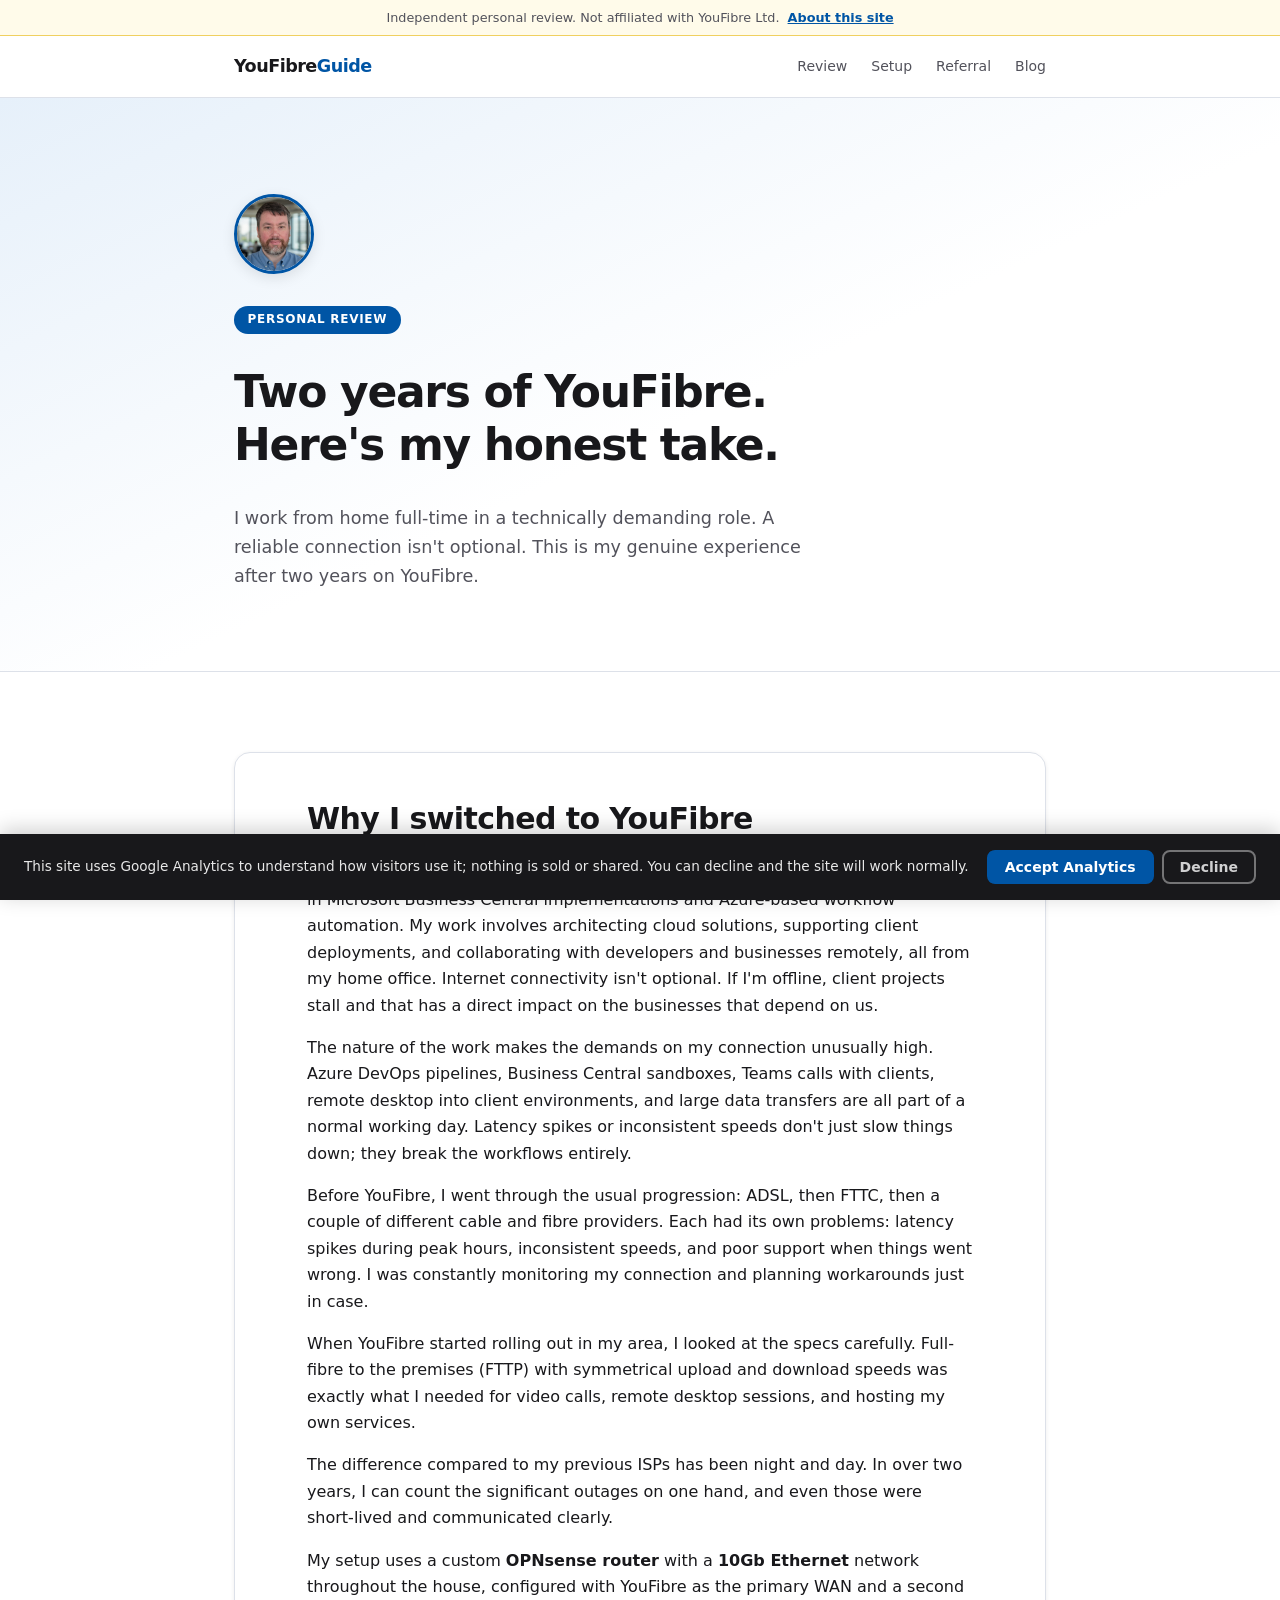
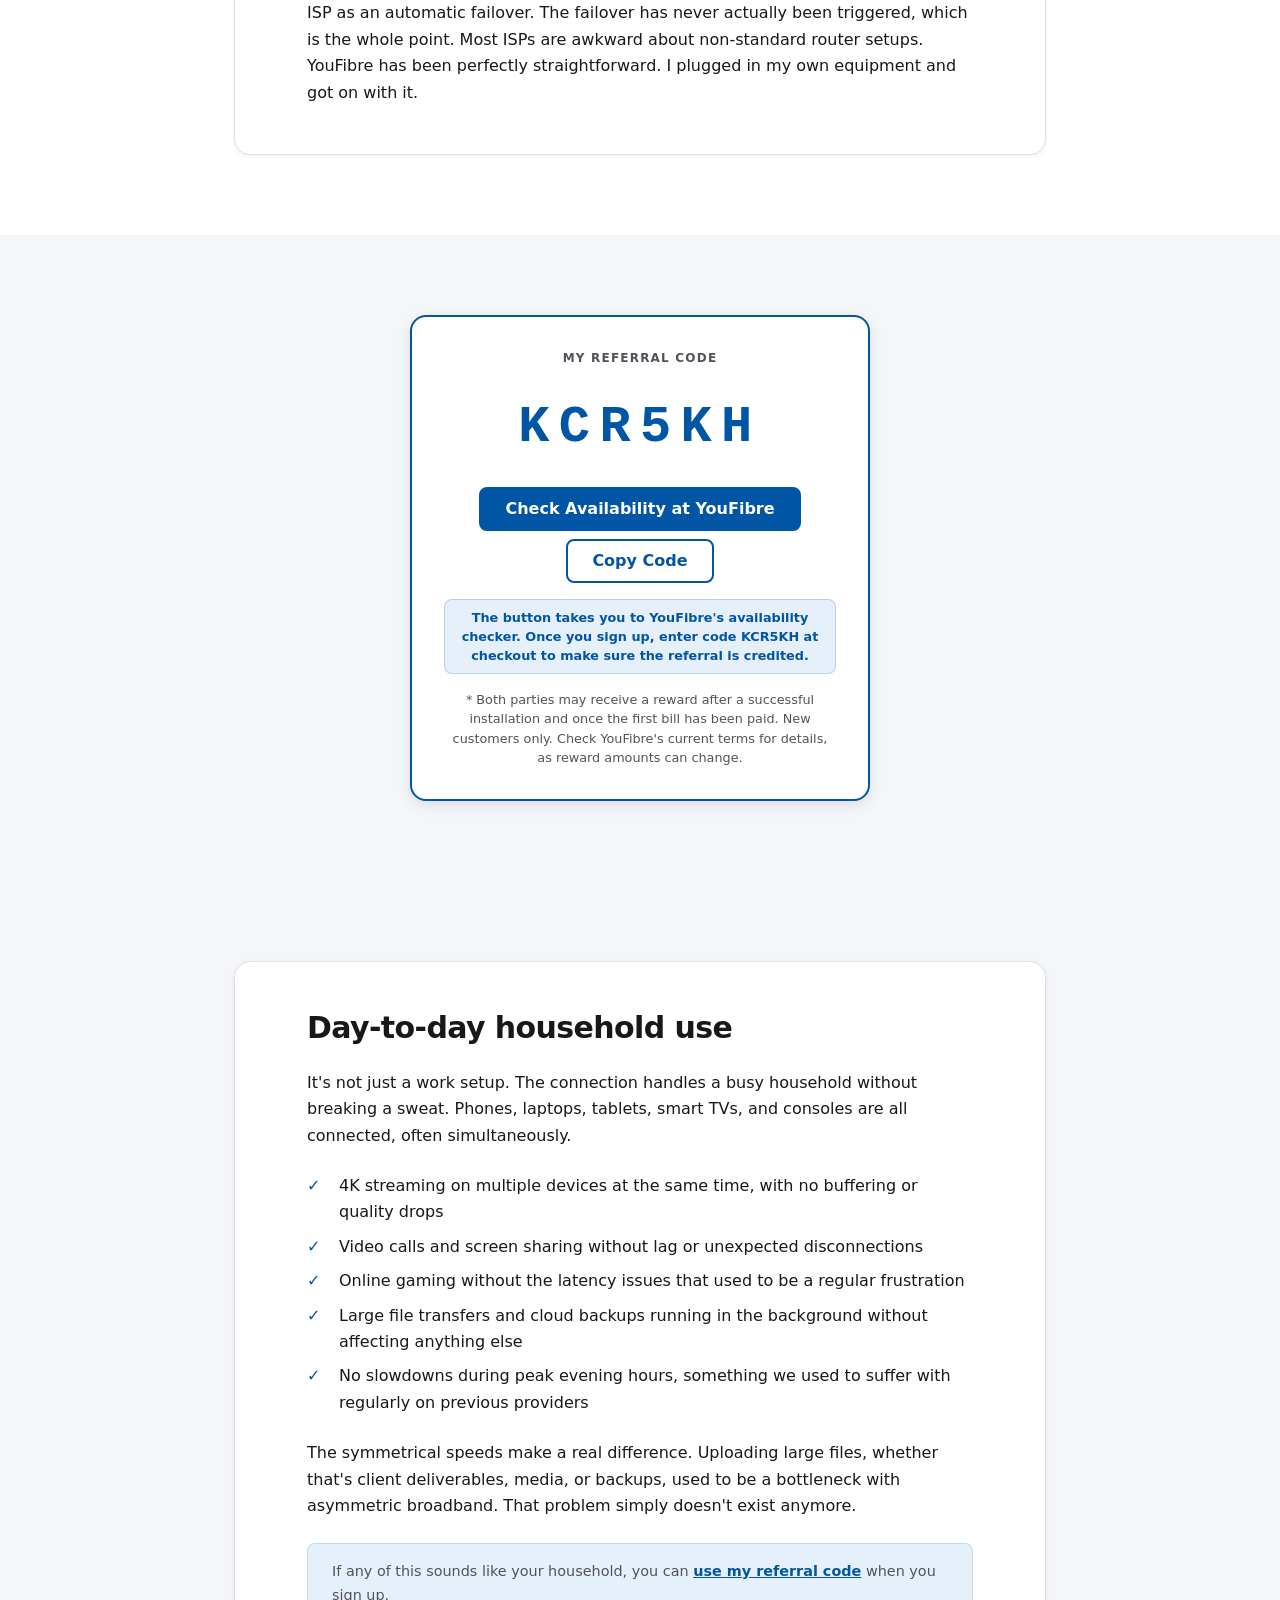
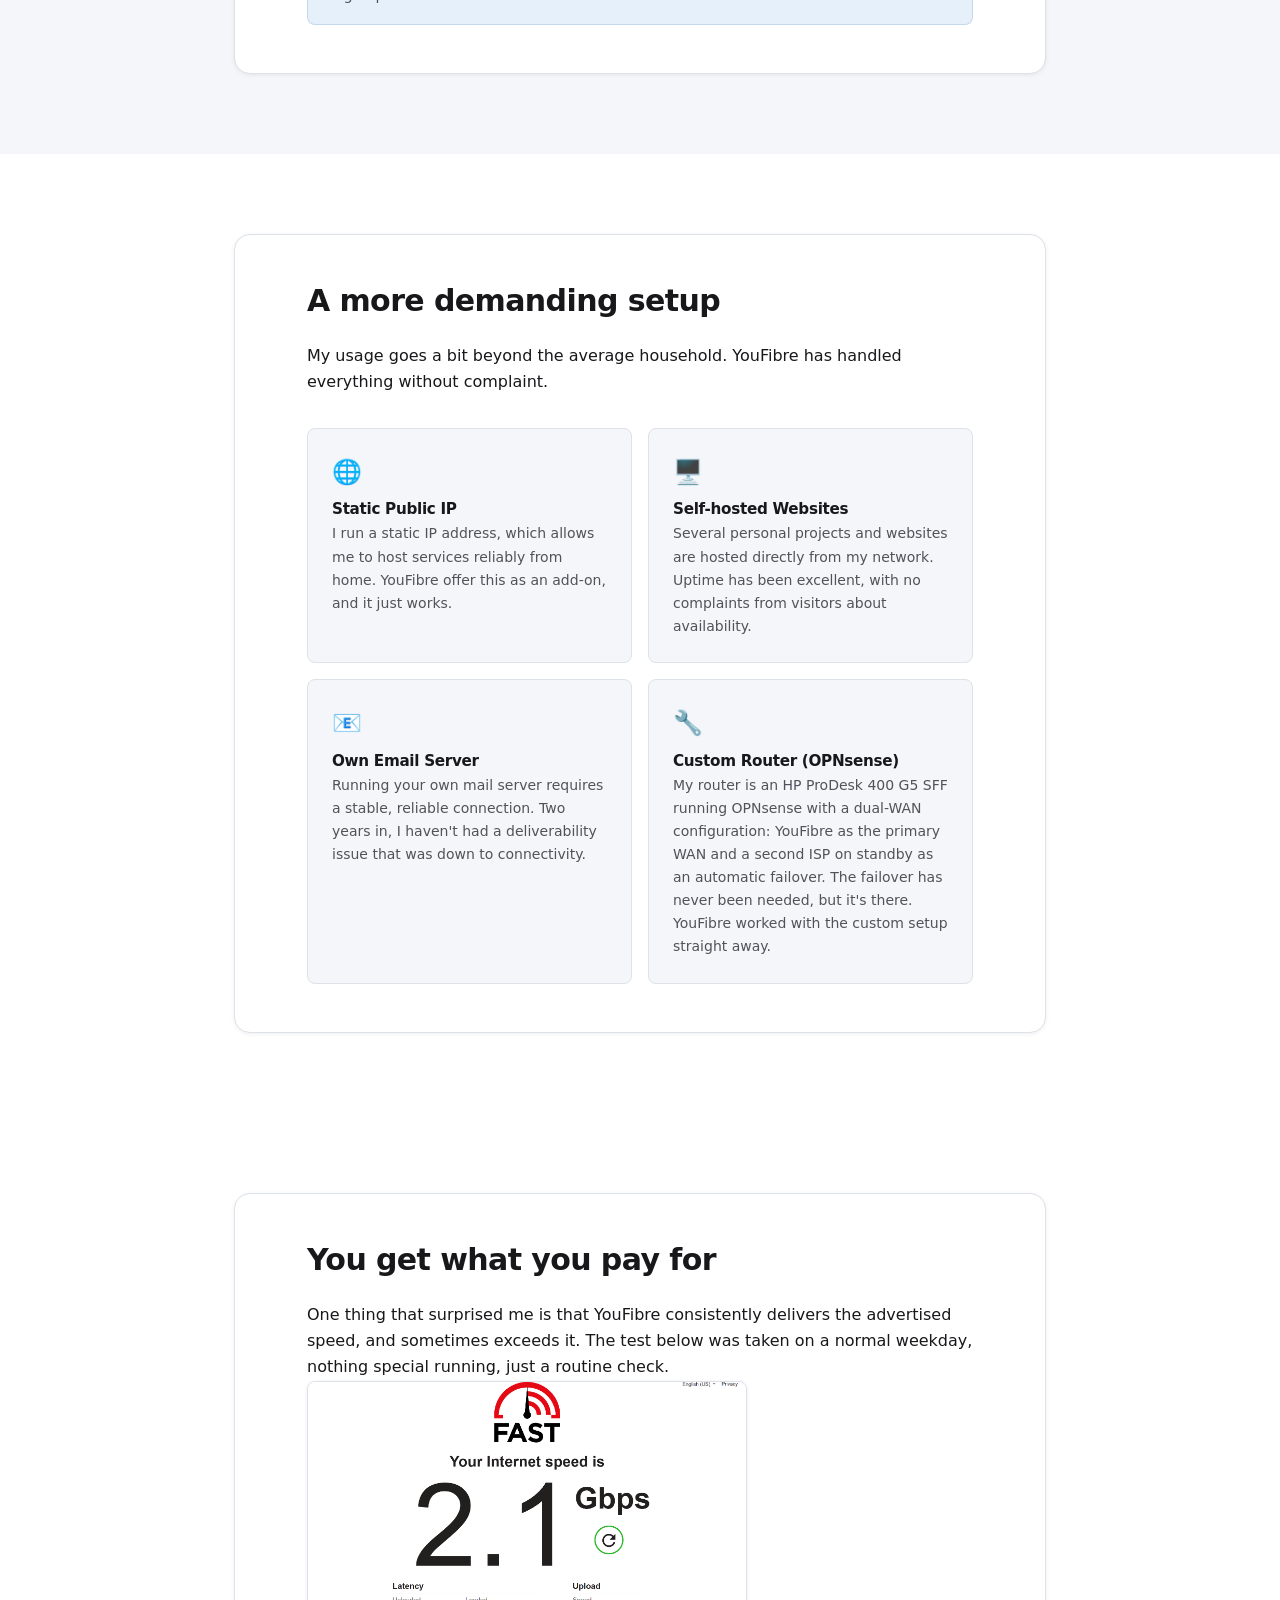
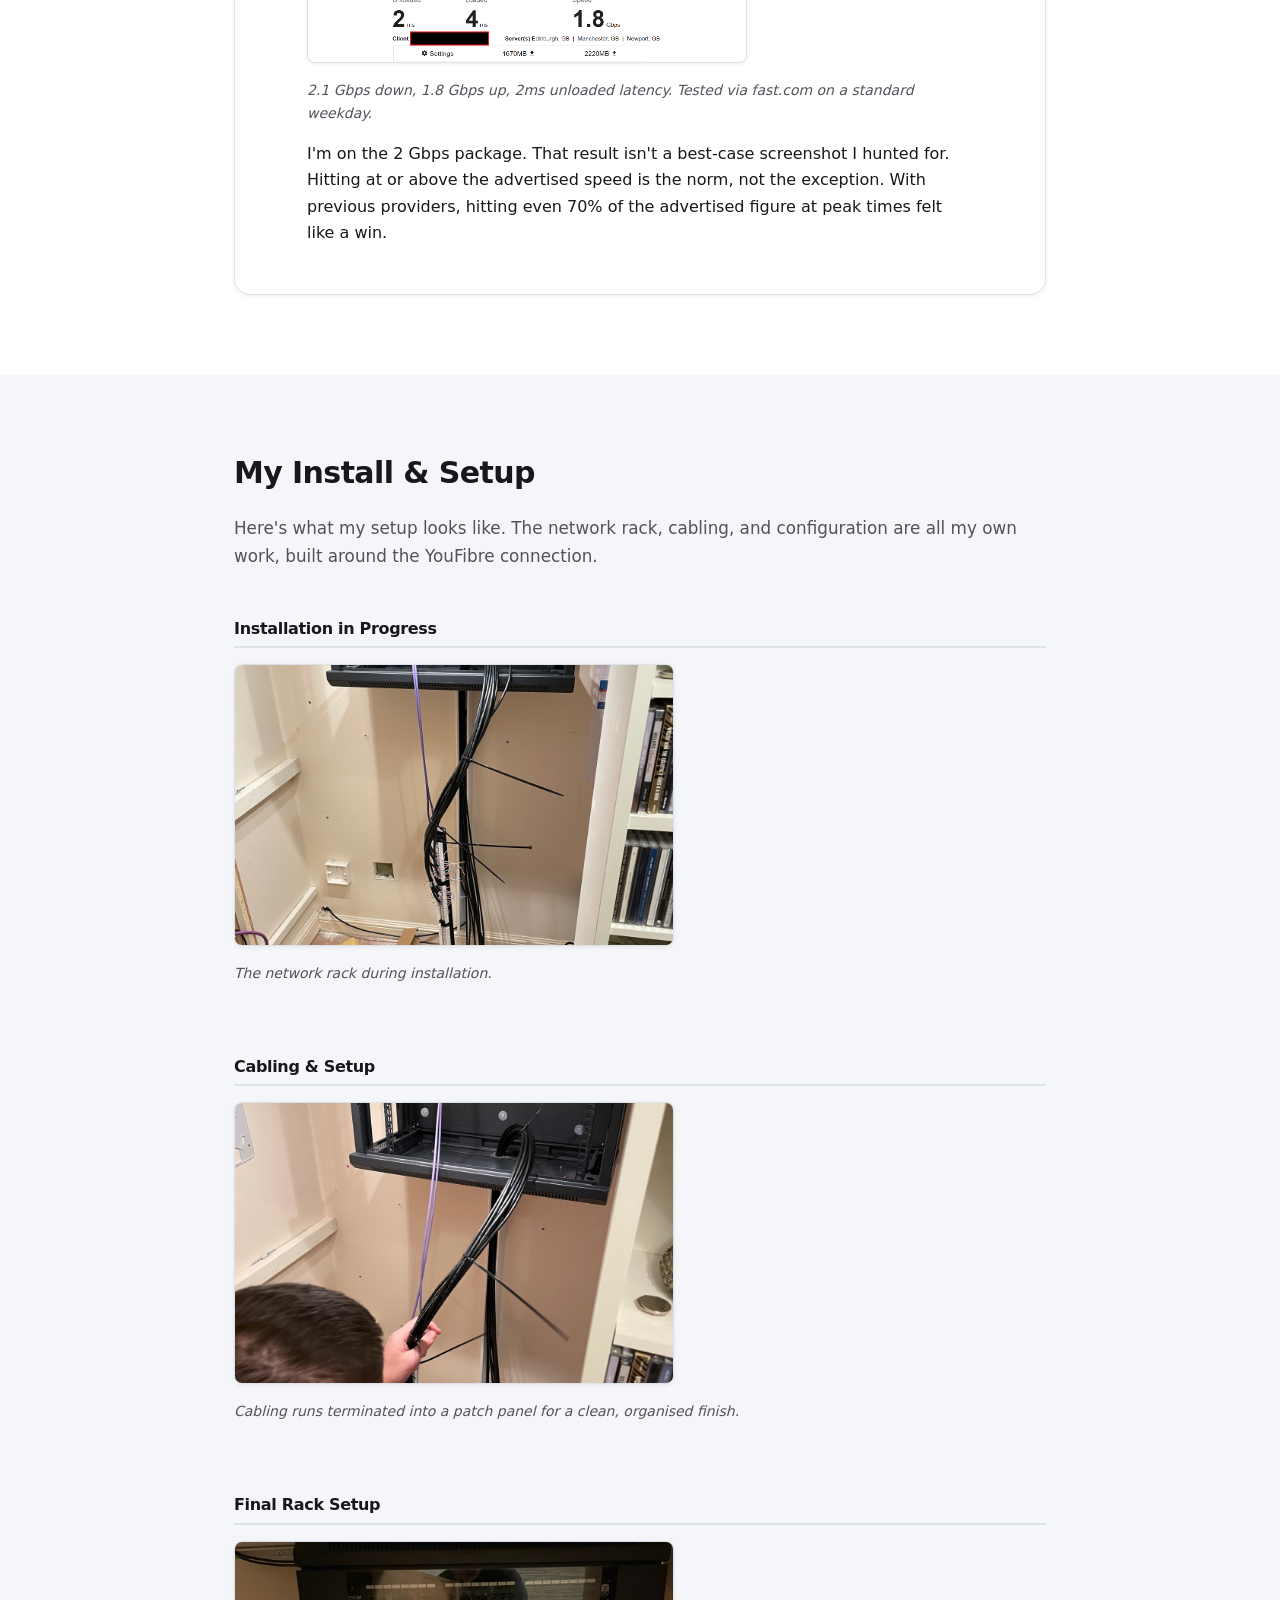
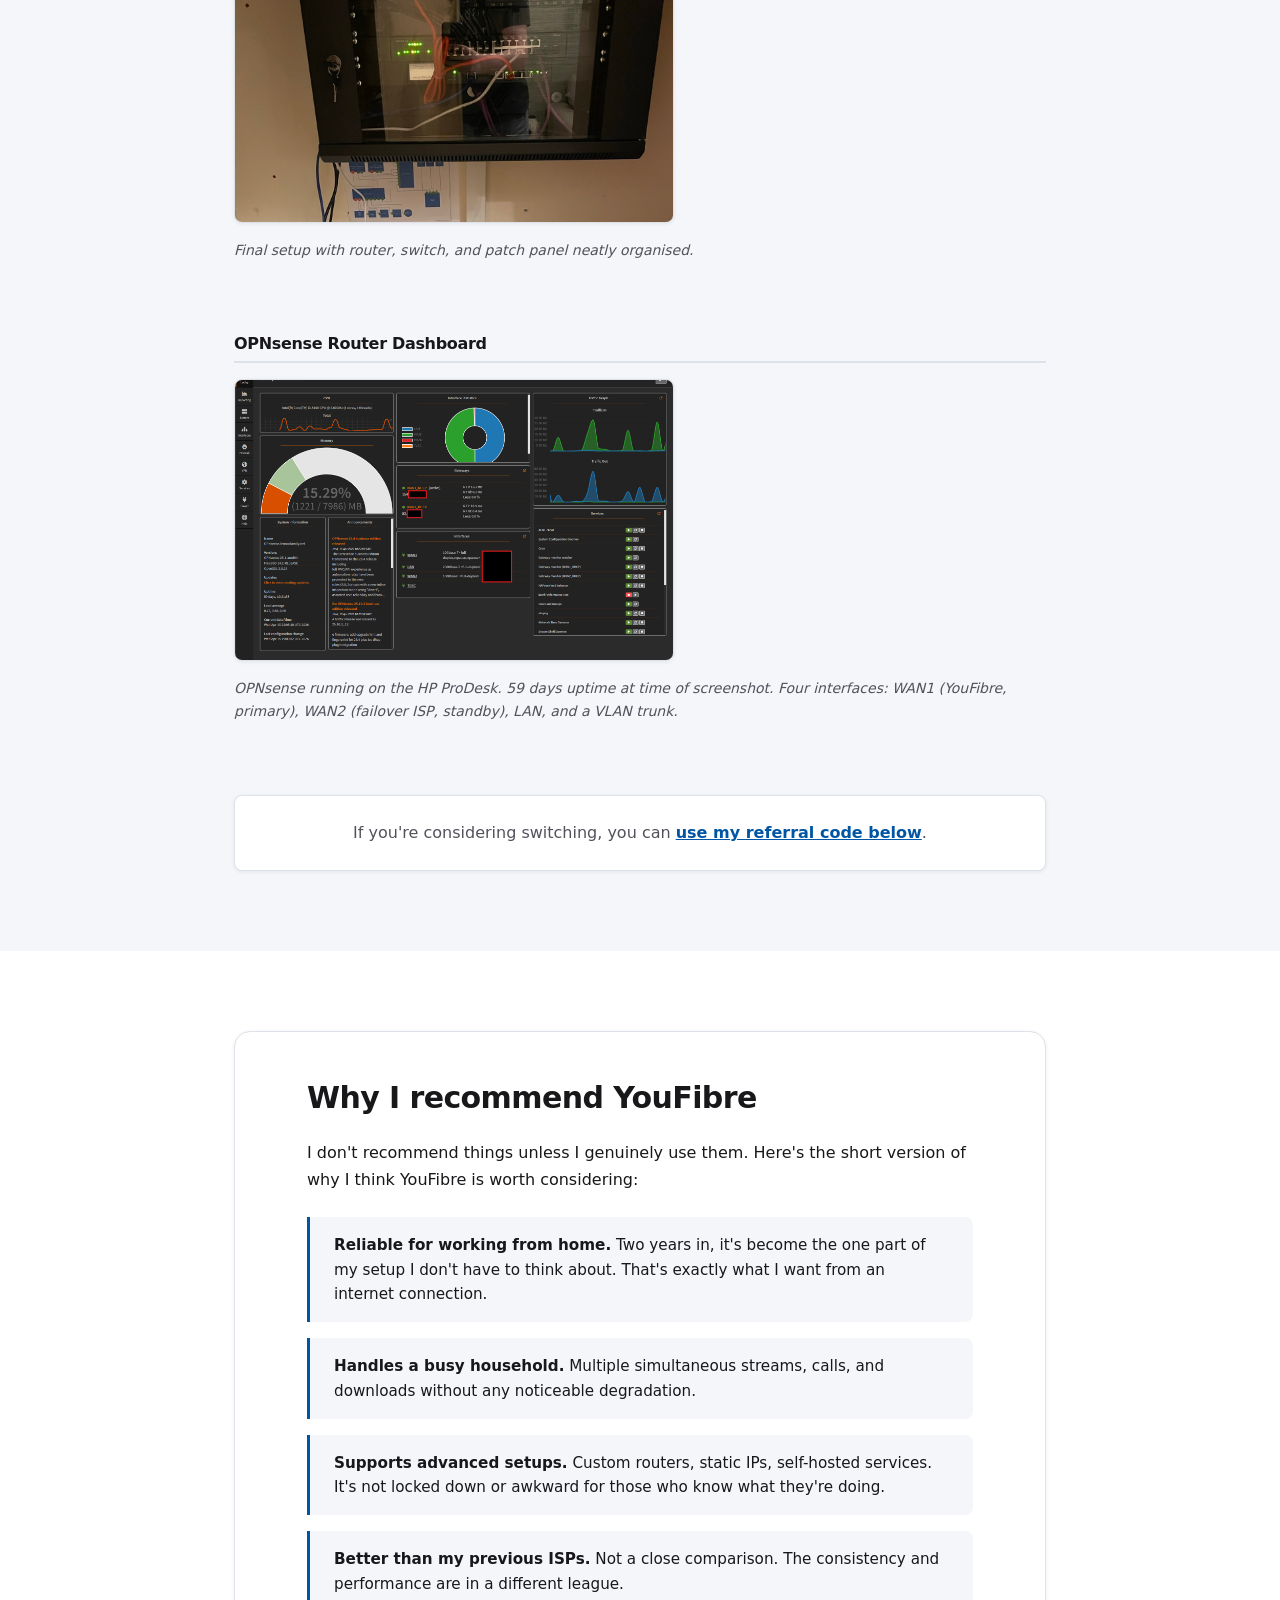
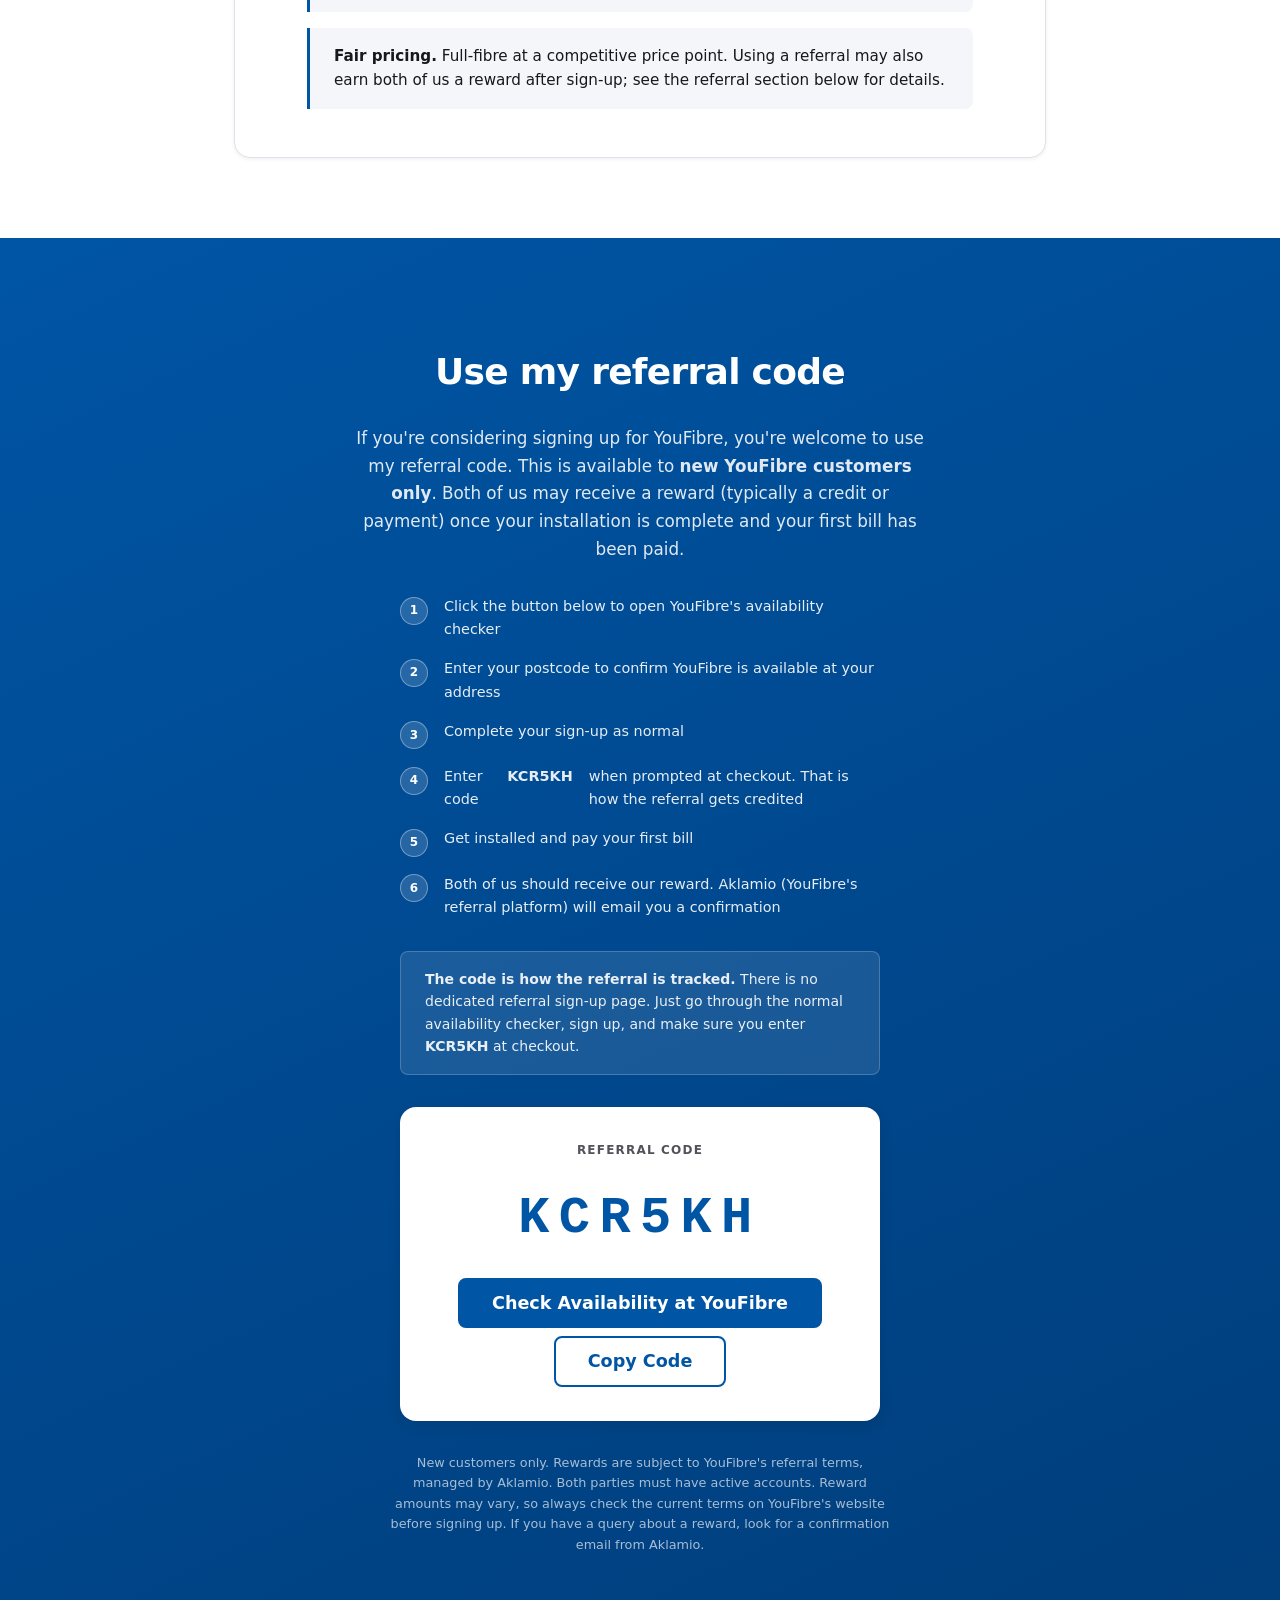
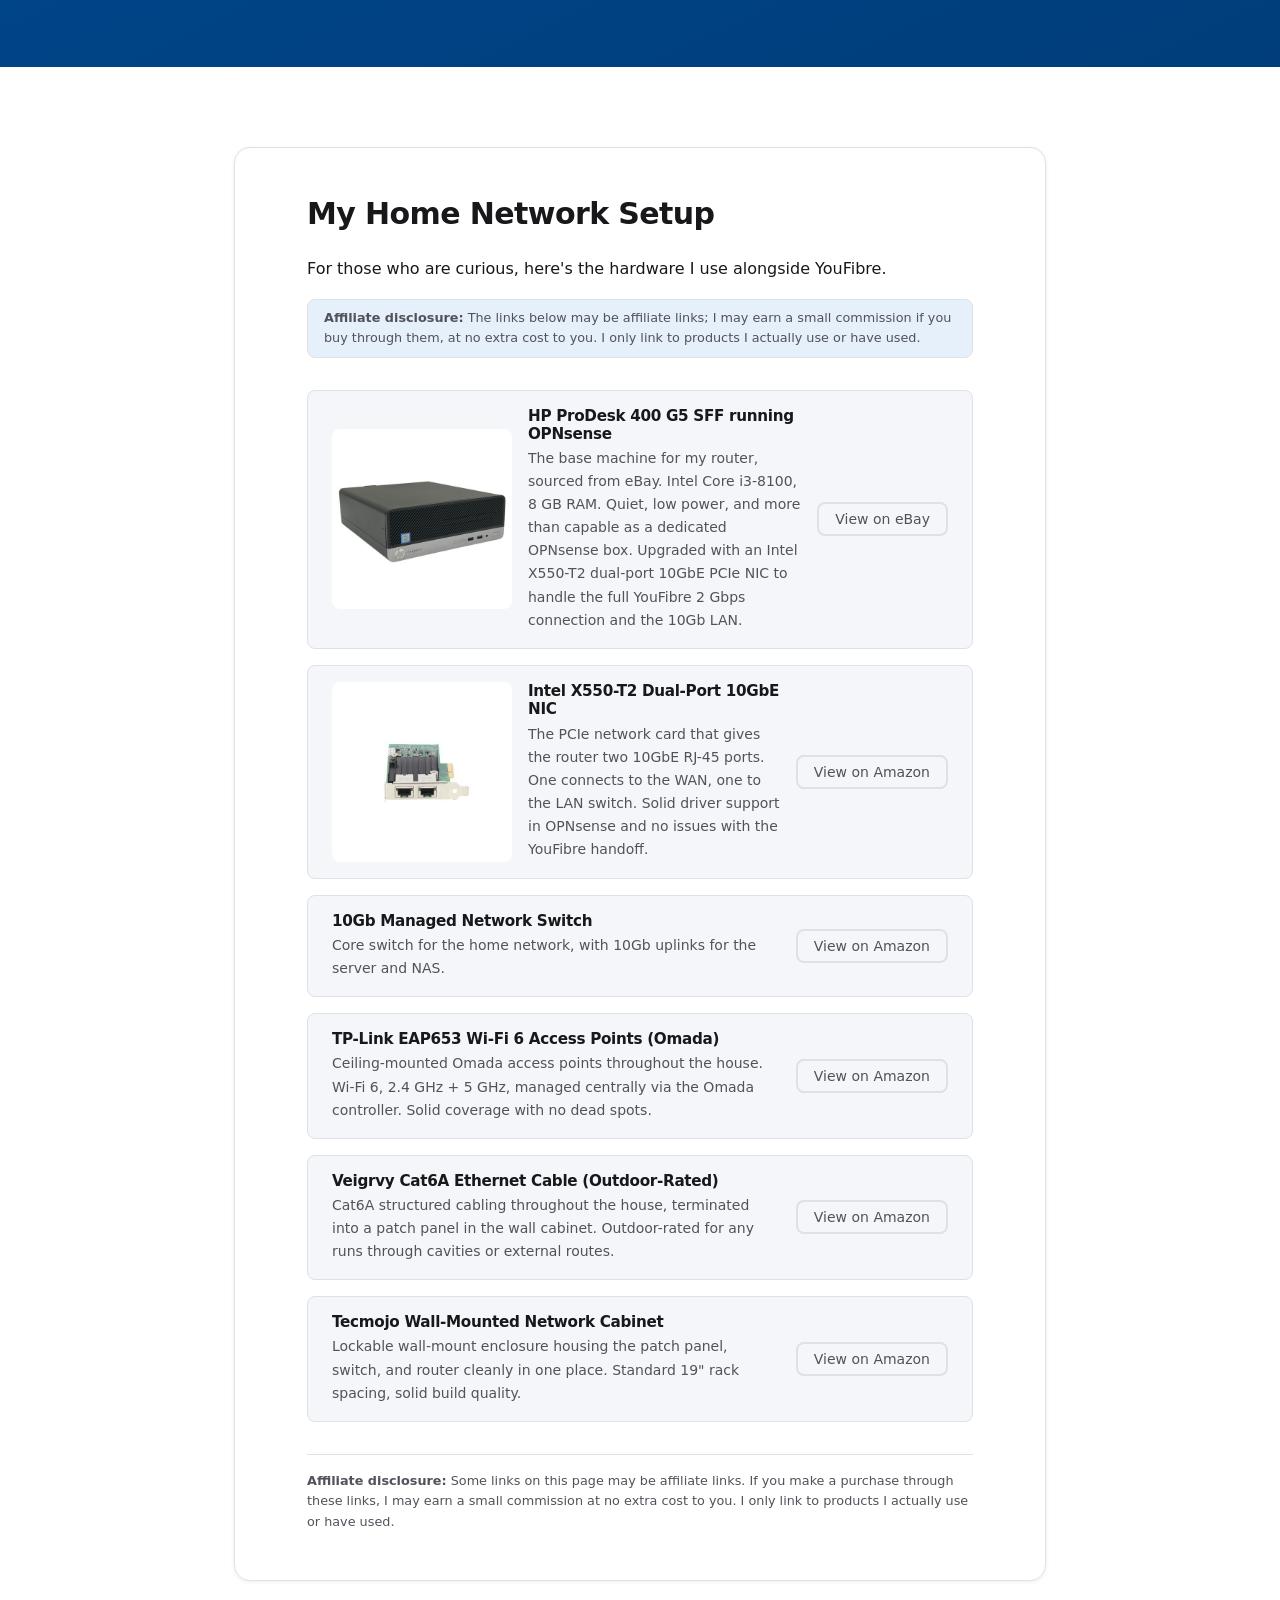
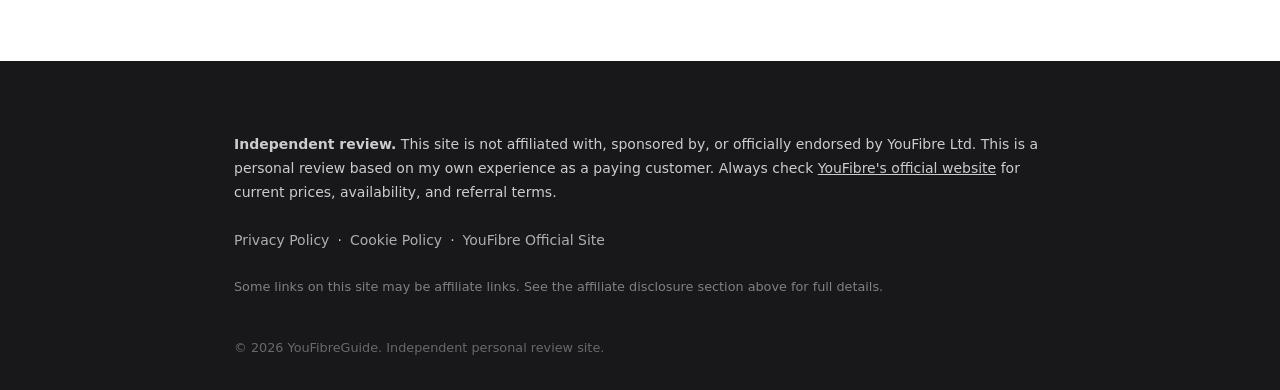
==== commit 6385fb90: "fix: remove repeated intro text from hero subheadline" ====
--- a/index.html
+++ b/index.html
@@ -115,10 +115,8 @@
           </h1>
 
           <p class="hero__subheadline">
-            I'm Iain, co-founder of <strong>Cirrotech Ltd</strong> and an IT consultant based in Glasgow,
-            specialising in Microsoft Business Central and Azure-based workflows. Working from home
-            full-time, a reliable internet connection isn't a convenience for me; it's the
-            foundation everything else runs on. This is my genuine experience after switching to YouFibre.
+            I work from home full-time in a technically demanding role. A reliable connection
+            isn't optional. This is my genuine experience after two years on YouFibre.
           </p>
 
         </div>
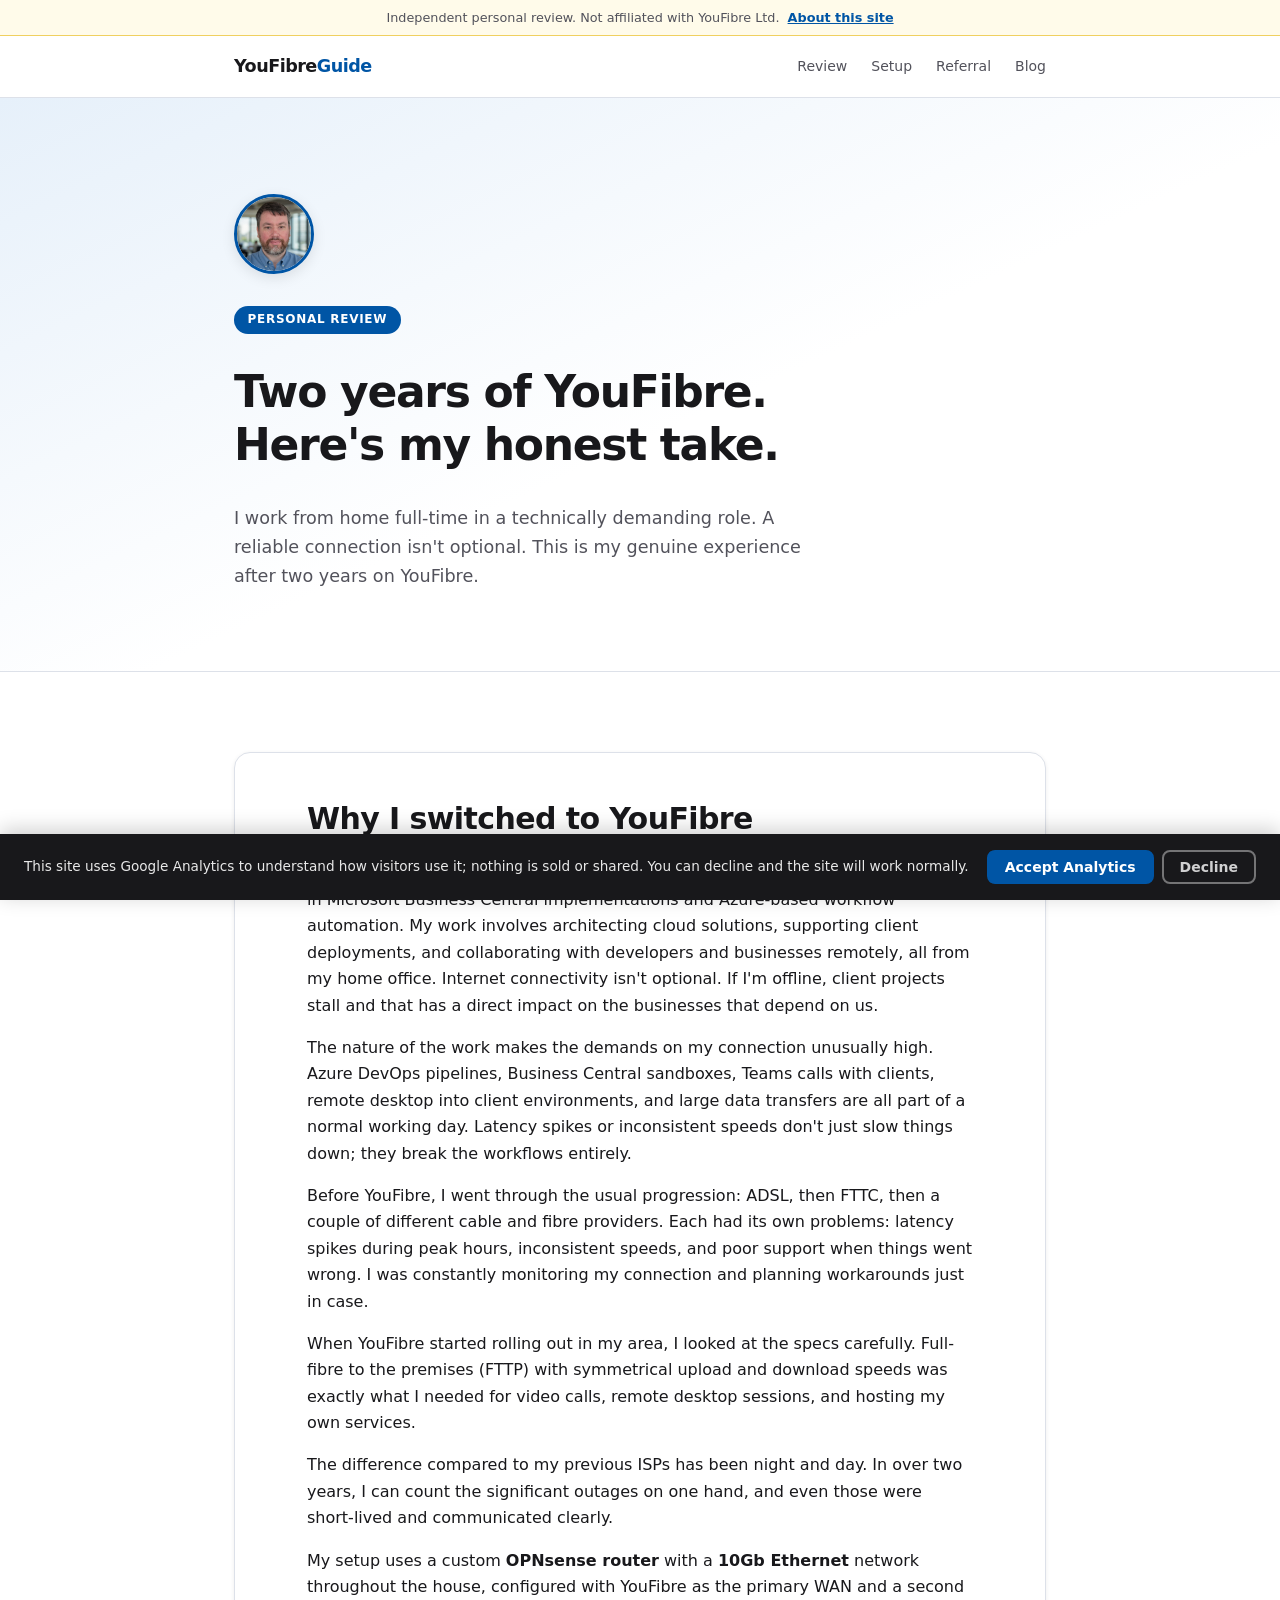
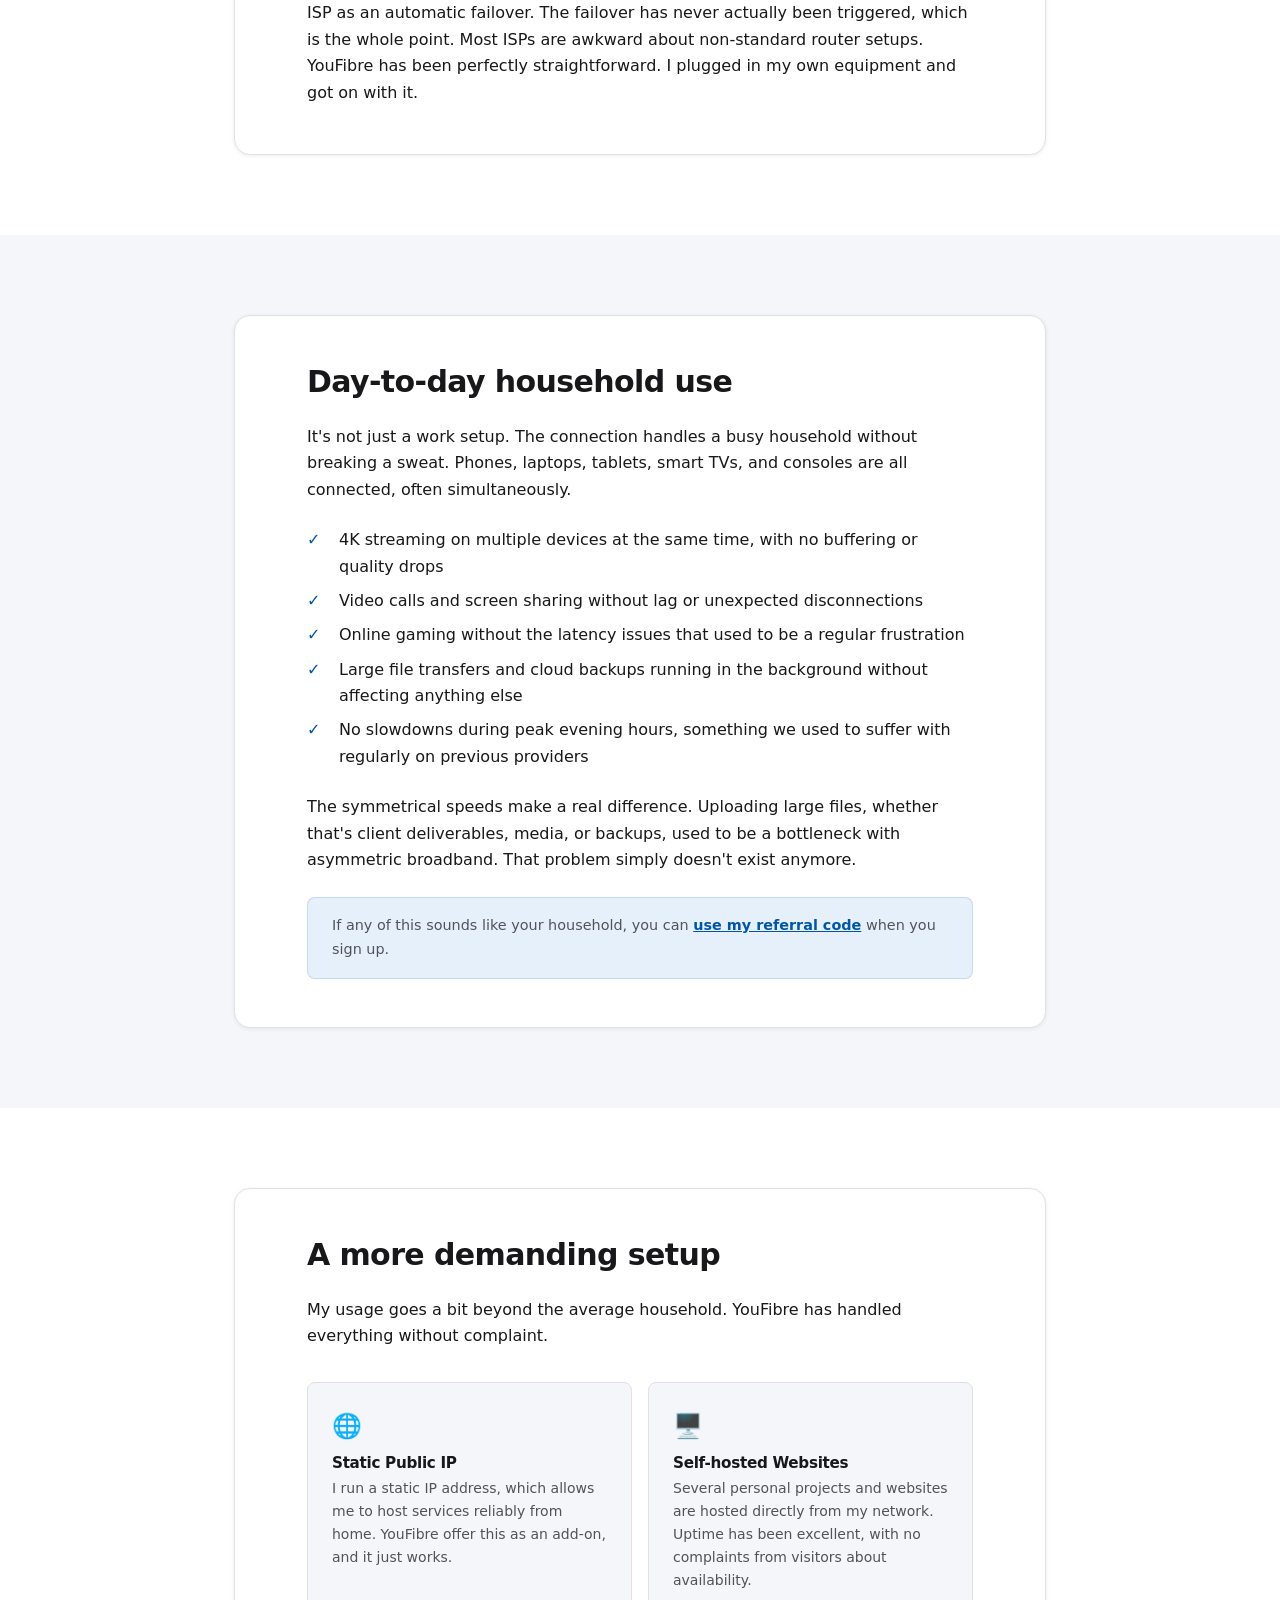
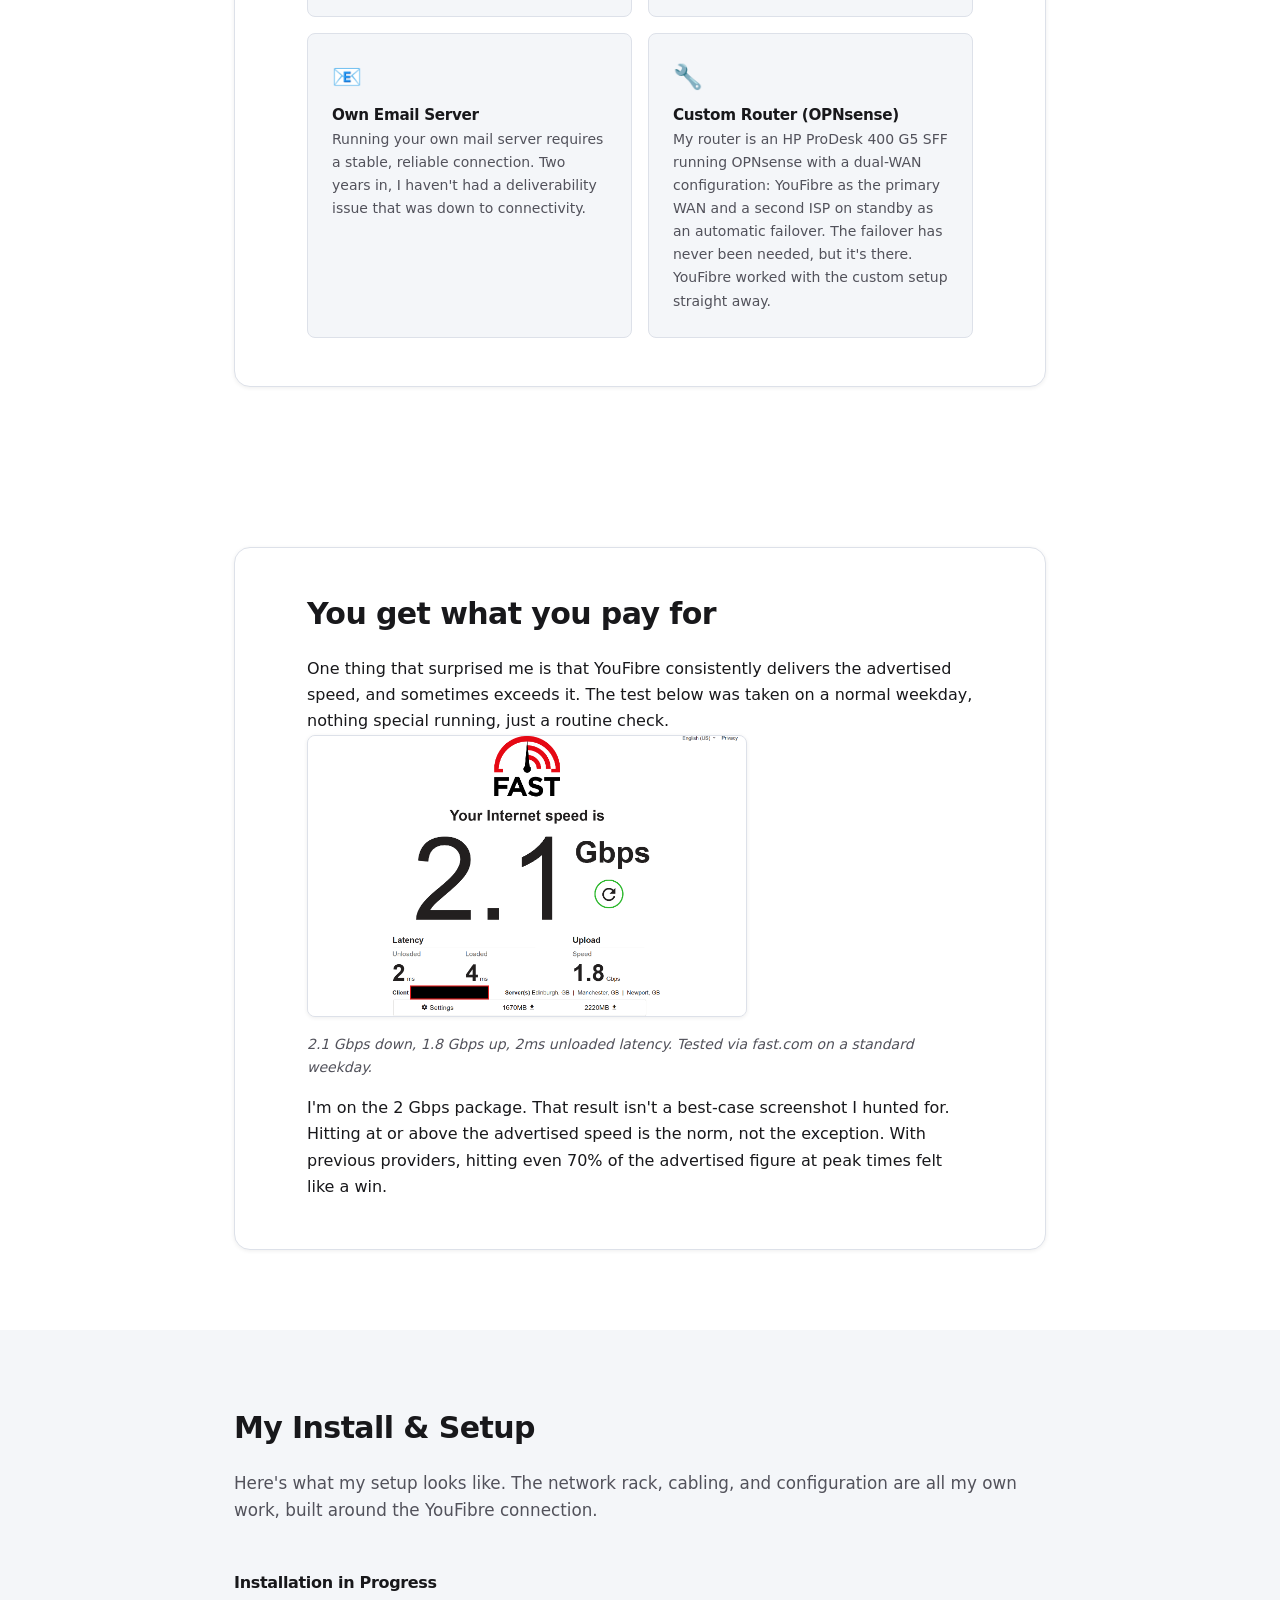
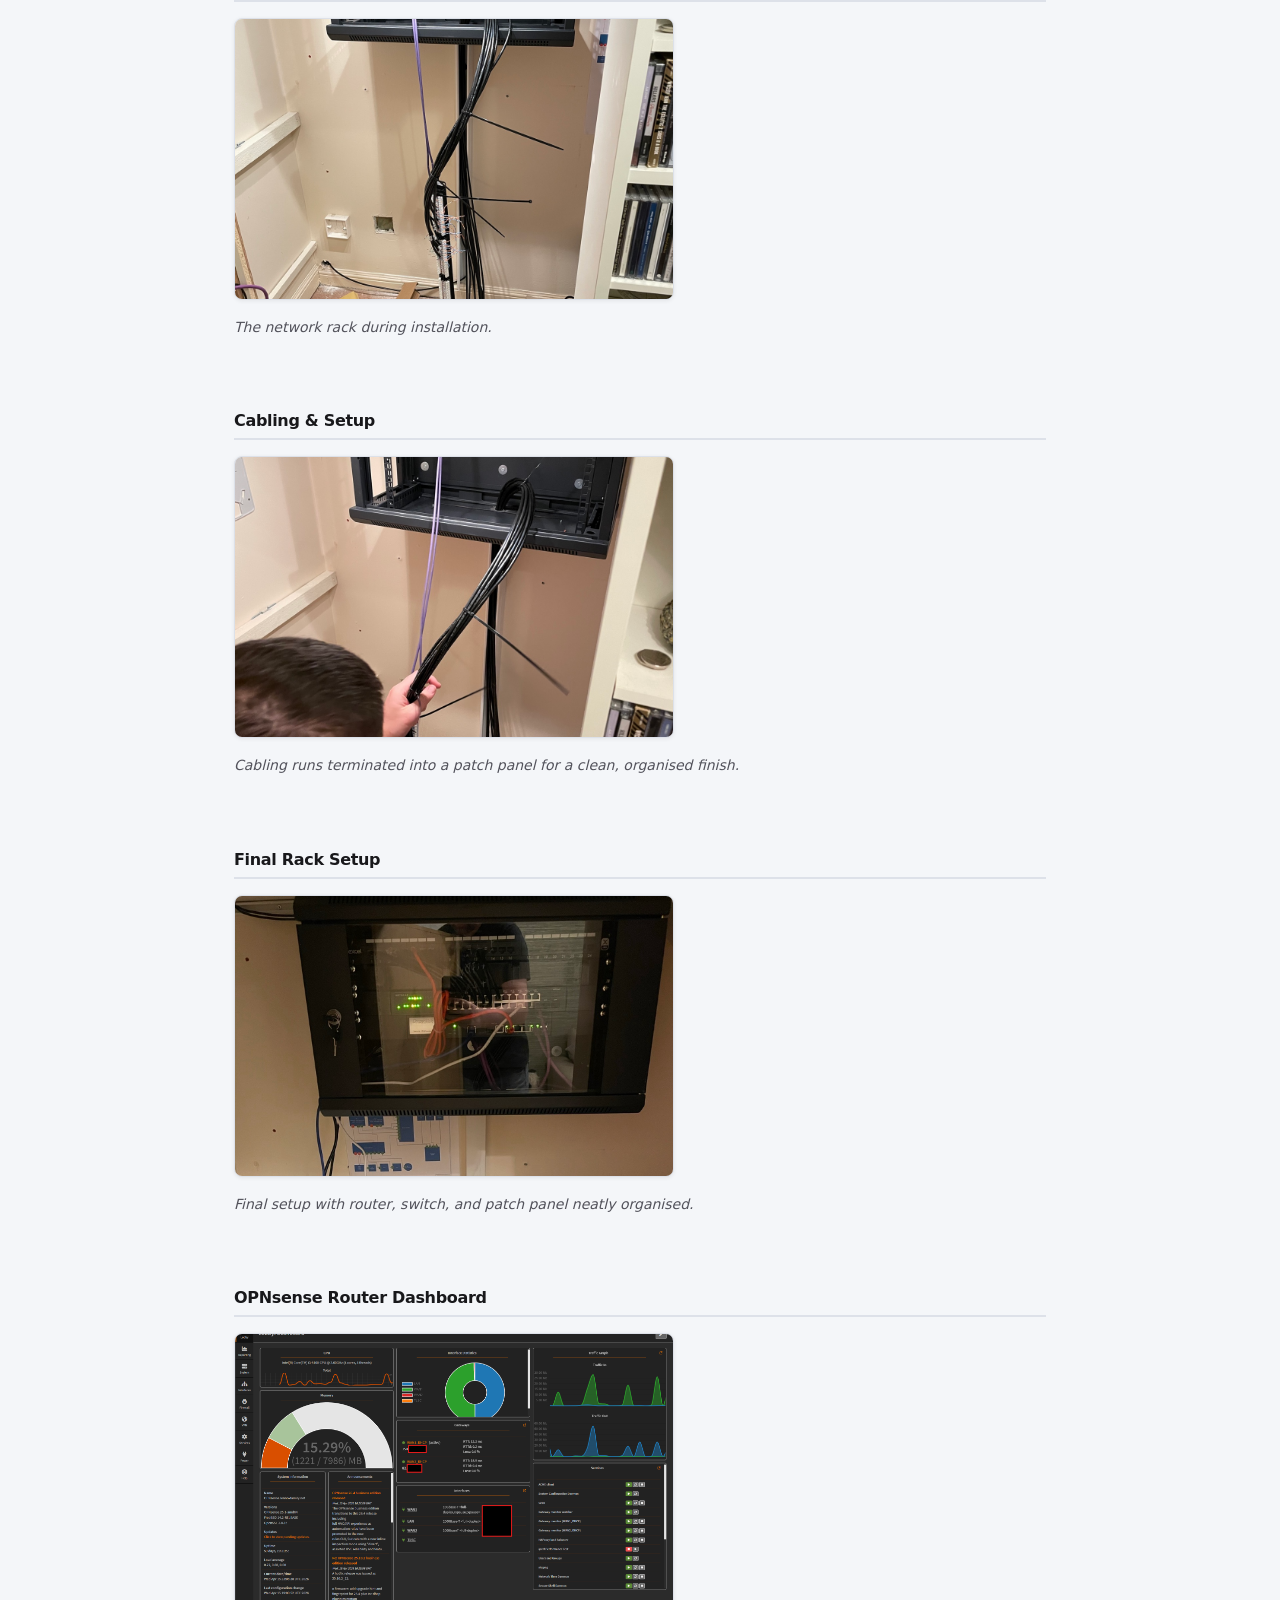
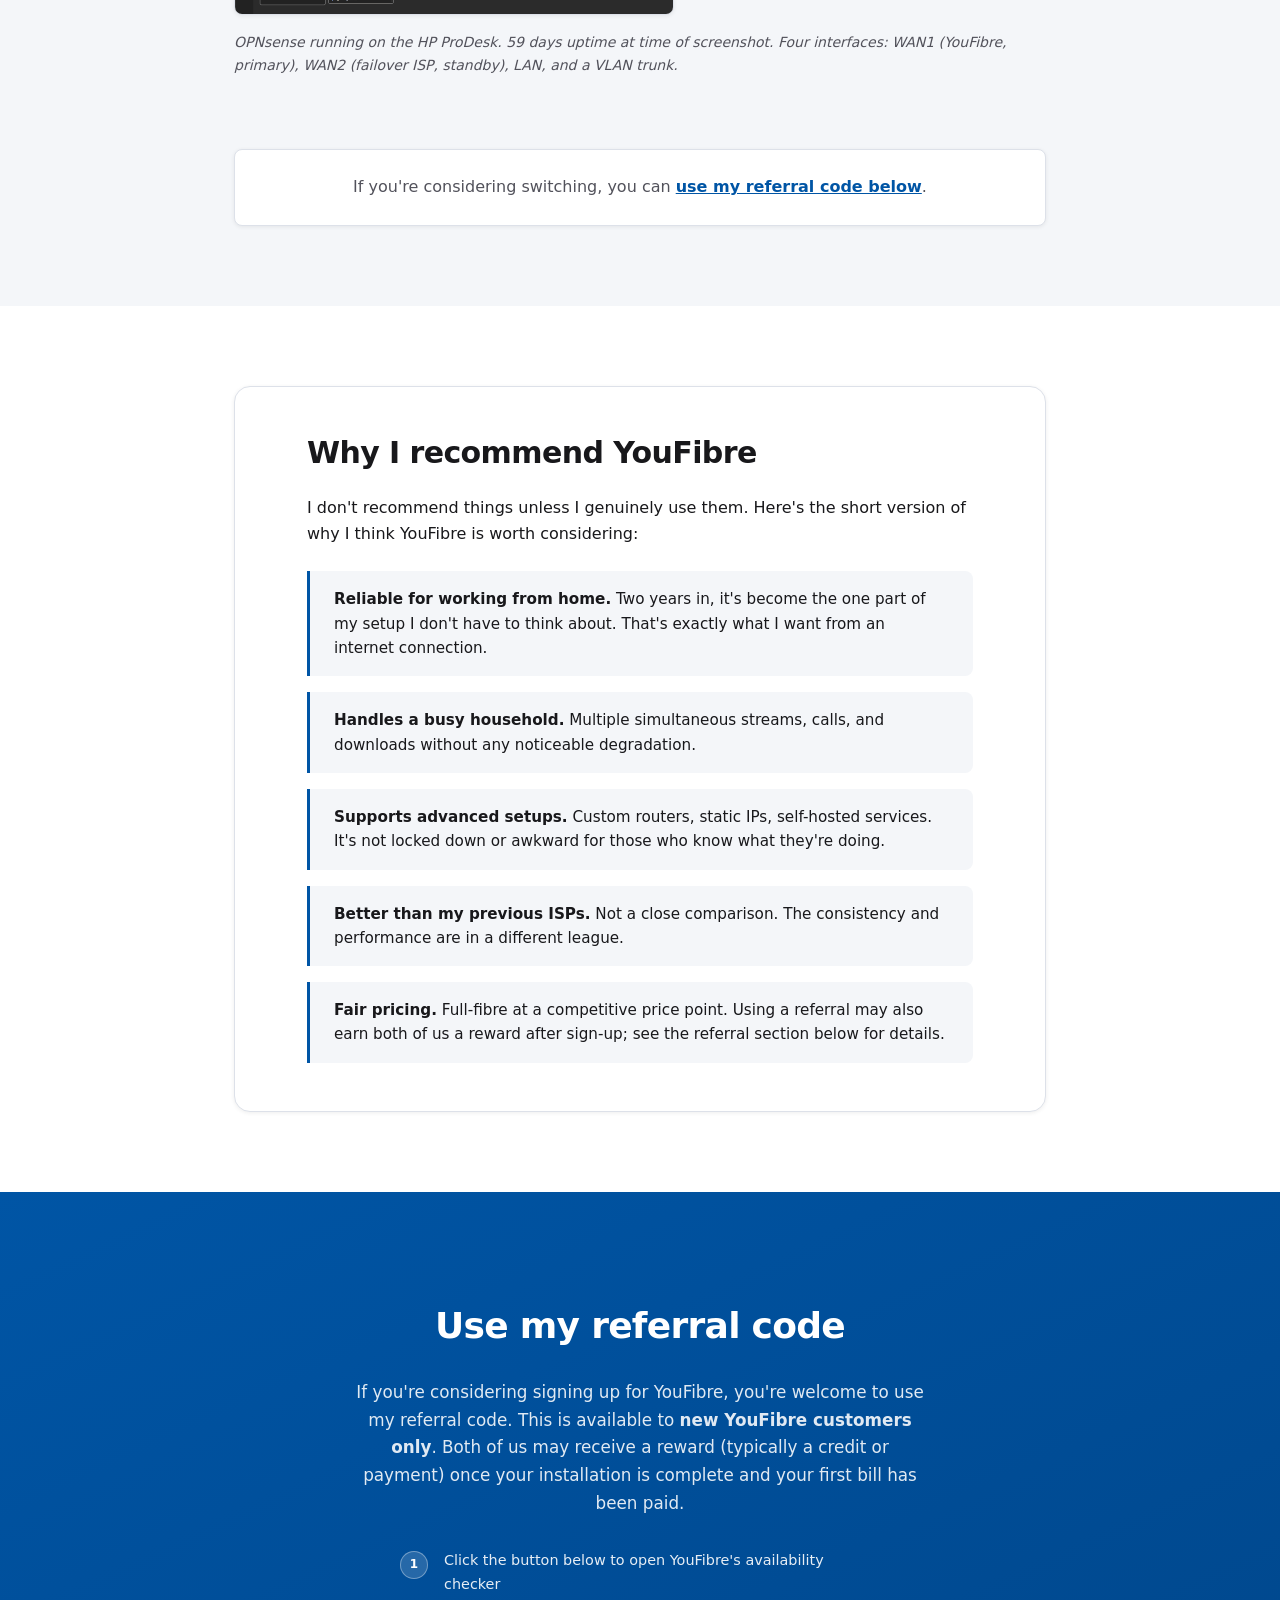
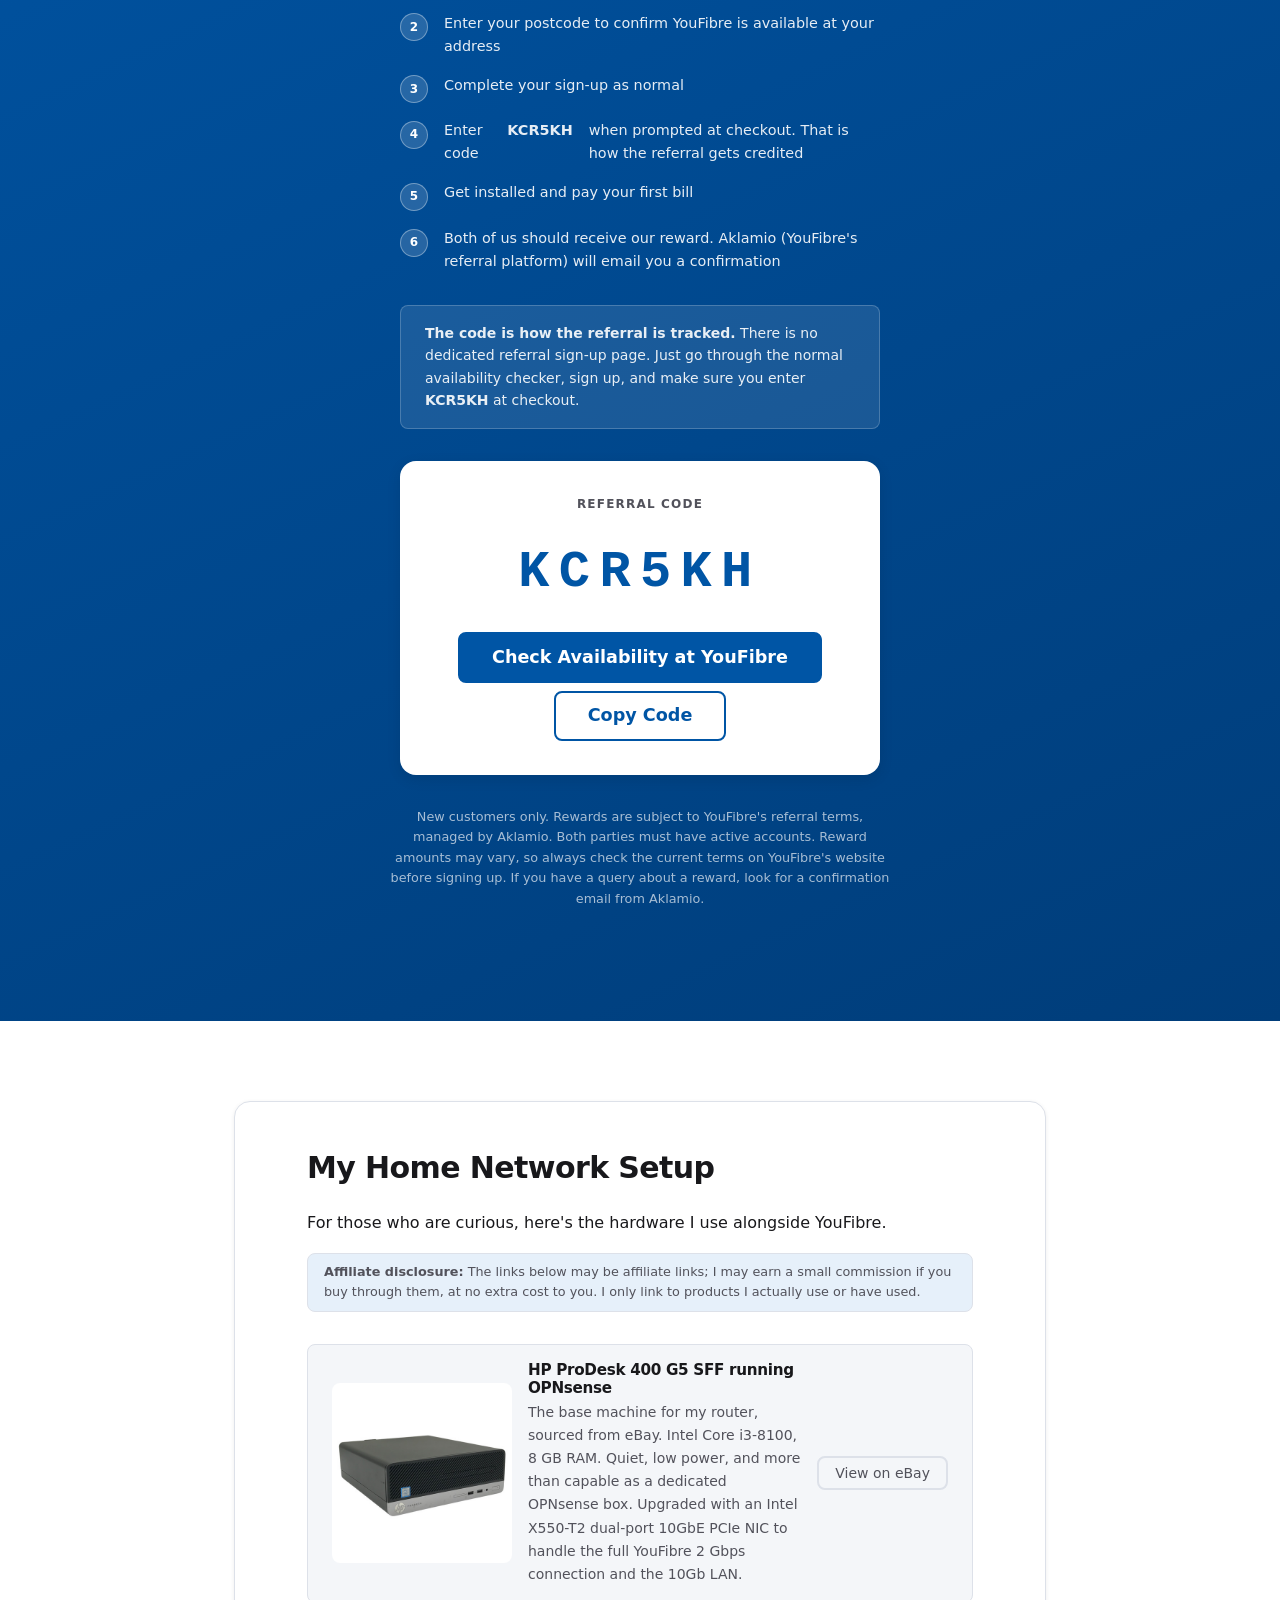
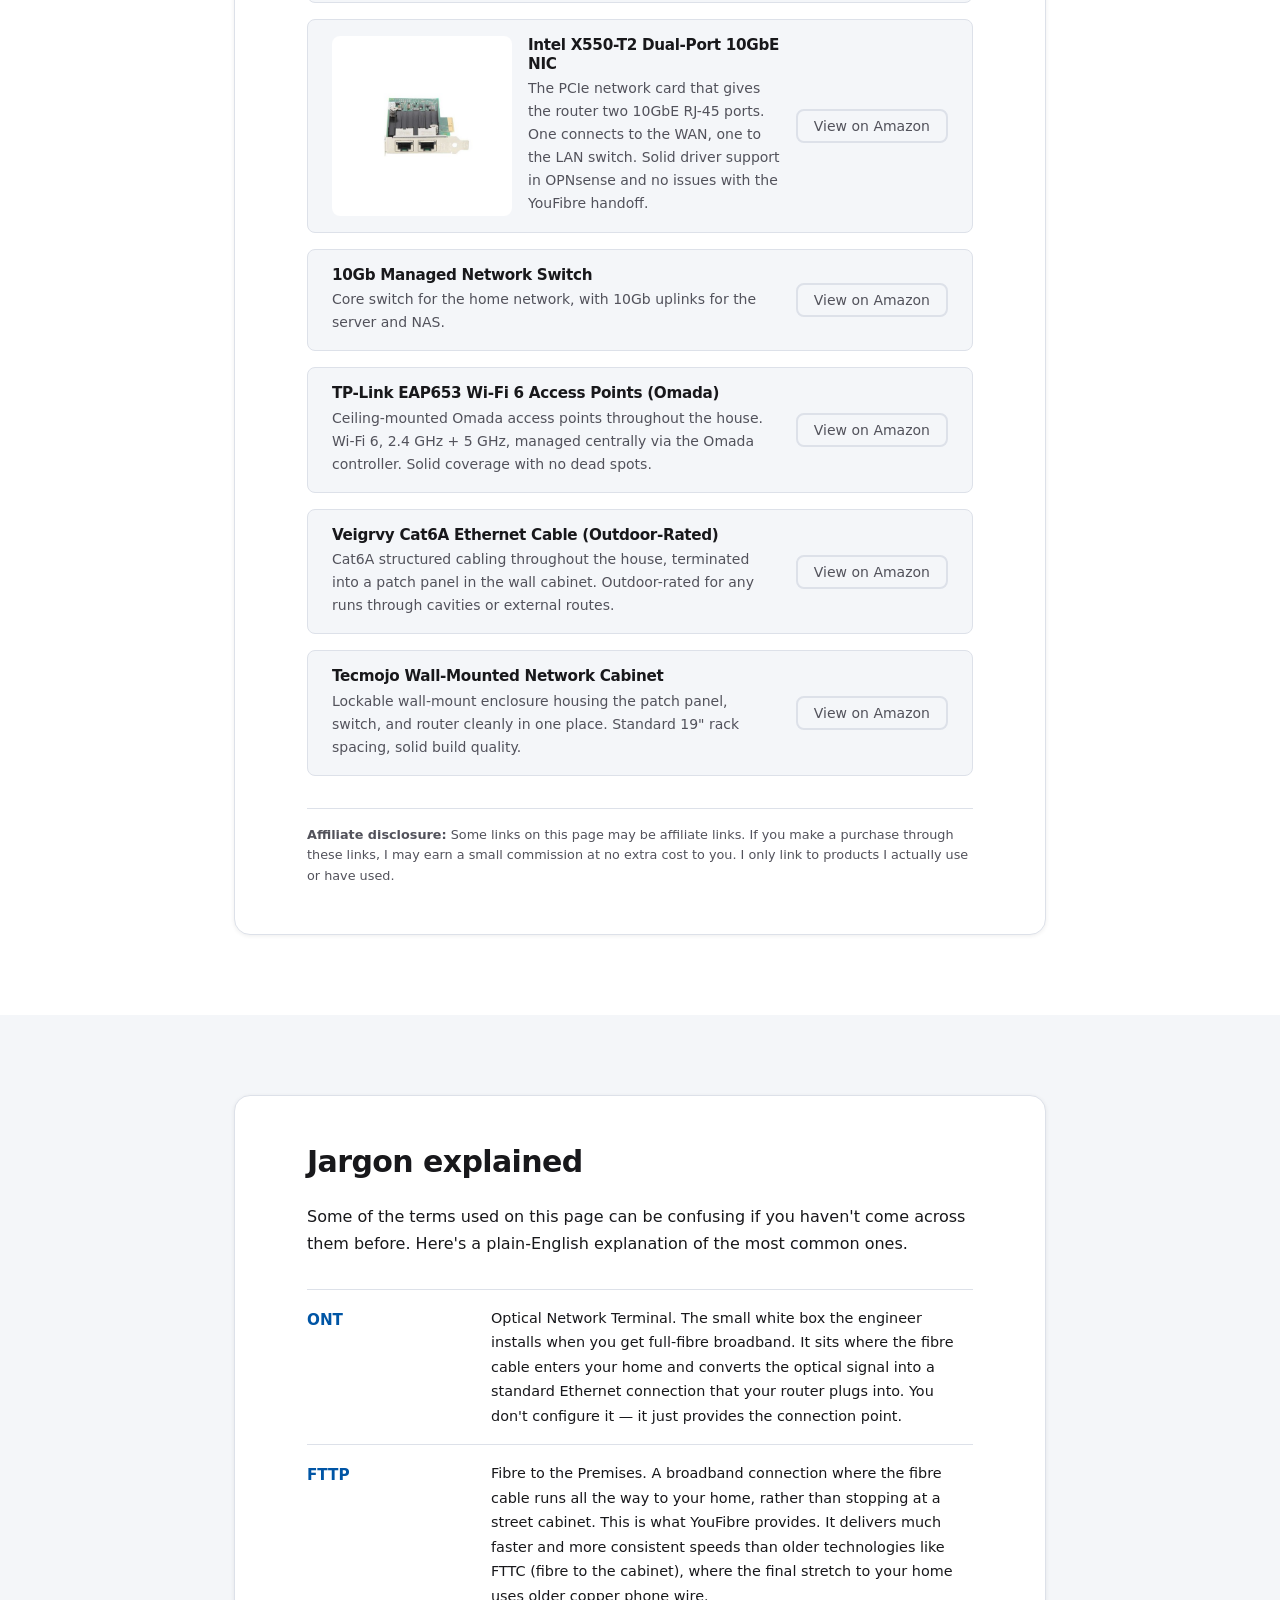
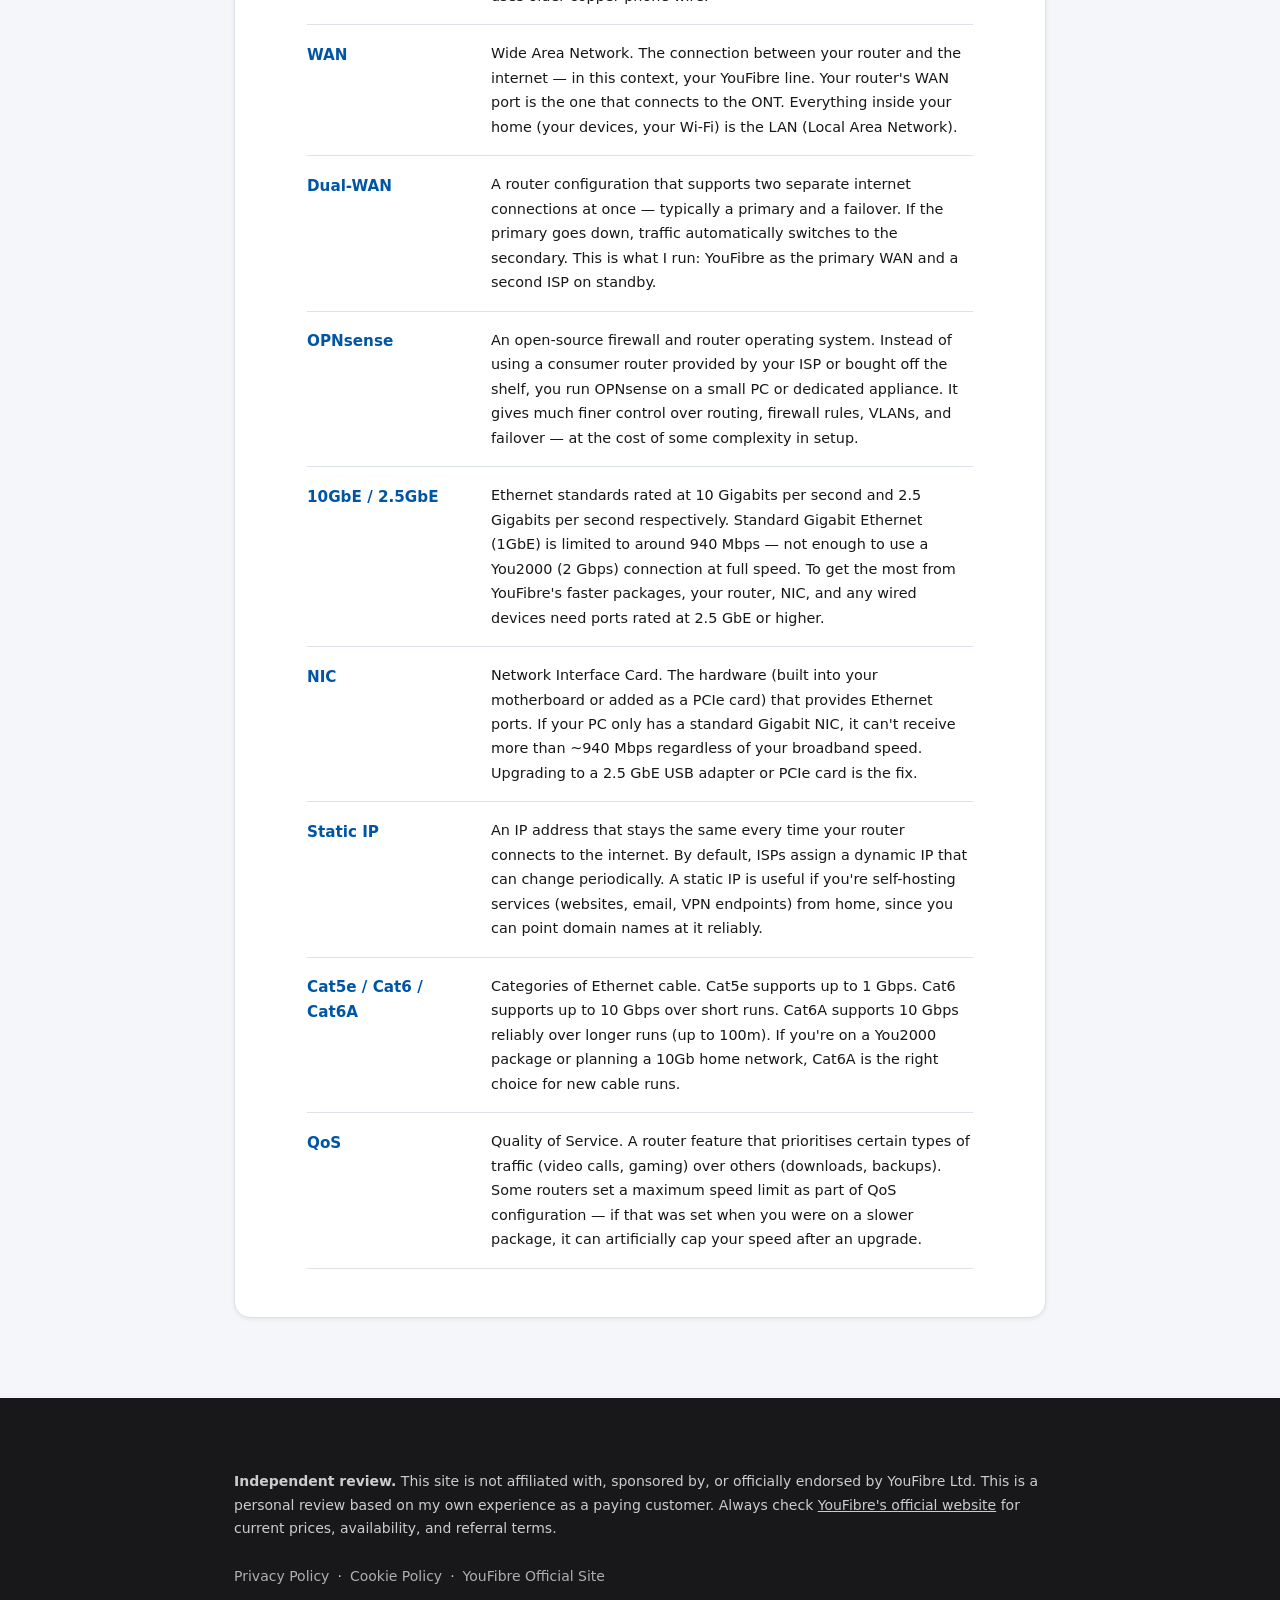
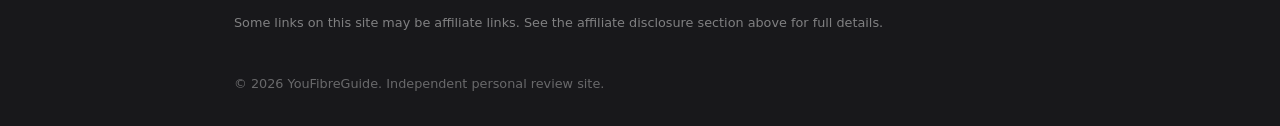
==== commit a2f8f509: "Add You2000 speed fix blog post, glossary section, and blog index cleanup - Add blog/youfibre-2gbps-" ====
--- a/index.html
+++ b/index.html
@@ -19,10 +19,8 @@
   <meta property="og:type" content="website">
   <meta property="og:title" content="YouFibre Review | Honest Guide from an IT Consultant in Glasgow">
   <meta property="og:description" content="Two years of YouFibre experience from an IT professional who works from home. Demanding setup, solid results. Use referral code KCR5KH.">
-  <!-- TODO: Update og:url with your actual domain -->
-  <meta property="og:url" content="https://youfibreguide.com">
-  <!-- TODO: Add og:image once you have a suitable photo (recommended: 1200x630px) -->
-  <!-- <meta property="og:image" content="https://youfibreguide.com/images/og-image.jpg"> -->
+  <meta property="og:url" content="https://www.myyoufibreguide.com">
+  <meta property="og:image" content="https://www.myyoufibreguide.com/images/speedtest.png">
 
   <!-- =============================================
        GOOGLE ANALYTICS 4 — CONSENT MODE V2
@@ -45,7 +43,65 @@
 
   <link rel="icon" href="favicon.svg" type="image/svg+xml">
   <link rel="icon" href="favicon.ico" sizes="any">
+  <link rel="canonical" href="https://www.myyoufibreguide.com/">
+  <link rel="alternate" type="application/rss+xml" title="YouFibreGuide Blog" href="https://www.myyoufibreguide.com/feed.xml">
+  <link rel="preload" as="image" href="images/myprofilepicture.jpg">
   <link rel="stylesheet" href="styles.css">
+  <meta name="author" content="Iain, Cirrotech Ltd">
+  <meta name="twitter:card" content="summary_large_image">
+  <meta name="twitter:title" content="YouFibre Review | Honest Guide from an IT Consultant in Glasgow">
+  <meta name="twitter:description" content="Two years of YouFibre experience from an IT professional who works from home. Demanding setup, solid results. Use referral code KCR5KH.">
+  <meta name="twitter:image" content="https://www.myyoufibreguide.com/images/speedtest.png">
+  <script type="application/ld+json">
+  {
+    "@context": "https://schema.org",
+    "@graph": [
+      {
+        "@type": "Review",
+        "name": "YouFibre Review — Honest Assessment from an IT Consultant in Glasgow",
+        "reviewBody": "Two years of full-fibre broadband with YouFibre as the primary WAN in a demanding home office setup. Consistent speeds at or above the advertised 2 Gbps, minimal outages, and no friction with a custom OPNsense dual-WAN router configuration.",
+        "datePublished": "2024-01-01",
+        "dateModified": "2026-04-16",
+        "url": "https://www.myyoufibreguide.com/",
+        "author": {
+          "@type": "Person",
+          "name": "Iain",
+          "jobTitle": "IT Consultant",
+          "worksFor": {
+            "@type": "Organization",
+            "name": "Cirrotech Ltd"
+          }
+        },
+        "itemReviewed": {
+          "@type": "Organization",
+          "name": "YouFibre",
+          "url": "https://www.youfibre.com"
+        },
+        "reviewRating": {
+          "@type": "Rating",
+          "ratingValue": "5",
+          "bestRating": "5",
+          "worstRating": "1"
+        }
+      },
+      {
+        "@type": "WebPage",
+        "url": "https://www.myyoufibreguide.com/",
+        "name": "YouFibre Review & Referral | Honest Guide from an IT Consultant in Glasgow",
+        "description": "Honest YouFibre review from an IT consultant in Glasgow. Two years of reliable full-fibre broadband with a demanding home network setup.",
+        "author": {
+          "@type": "Person",
+          "name": "Iain",
+          "jobTitle": "IT Consultant",
+          "worksFor": {
+            "@type": "Organization",
+            "name": "Cirrotech Ltd"
+          }
+        }
+      }
+    ]
+  }
+  </script>
 </head>
 <body>
 
@@ -173,37 +229,6 @@
             perfectly straightforward. I plugged in my own equipment and got on with it.
           </p>
         </article>
-      </div>
-    </section>
-
-    <!-- =============================================
-         REFERRAL CARD (after Why I Switched)
-         Placed here so visitors see it at peak trust,
-         right after reading the personal experience.
-    ============================================= -->
-    <section class="section section--referral-inline" aria-label="Referral code">
-      <div class="container">
-        <div class="referral-card referral-card--hero">
-          <p class="referral-card__label">My referral code</p>
-          <div class="referral-card__code" aria-label="Referral code: KCR5KH">KCR5KH</div>
-          <div class="referral-card__actions">
-            <a href="https://www.youfibre.com/check-availability/" class="btn btn--primary" id="heroReferralBtn" onclick="trackReferralClick()" target="_blank" rel="noopener noreferrer">
-              Check Availability at YouFibre
-            </a>
-            <button class="btn btn--secondary" onclick="copyReferralCode()" aria-label="Copy referral code to clipboard">
-              Copy Code
-            </button>
-          </div>
-          <p class="referral-card__tracking-note">
-            The button takes you to YouFibre's availability checker. Once you sign up,
-            enter code <strong>KCR5KH</strong> at checkout to make sure the referral is credited.
-          </p>
-          <p class="referral-card__disclaimer">
-            * Both parties may receive a reward after a successful installation and once the
-            first bill has been paid. New customers only. Check YouFibre's current terms
-            for details, as reward amounts can change.
-          </p>
-        </div>
       </div>
     </section>
 
@@ -361,7 +386,7 @@
               <a href="images/network-rack-install.jpeg" class="lightbox-trigger" aria-label="View full size: Network rack installation in progress">
                 <img
                   src="images/network-rack-install.jpeg"
-                  alt="Network rack installation in progress"
+                  alt="YouFibre FTTP home network rack installation in progress, Glasgow home office"
                   class="image-card__img"
                   loading="lazy"
                   width="600"
@@ -383,7 +408,7 @@
               <a href="images/ethernet-patch-pannel.jpeg" class="lightbox-trigger" aria-label="View full size: Ethernet patch panel and structured cabling">
                 <img
                   src="images/ethernet-patch-pannel.jpeg"
-                  alt="Ethernet patch panel and structured cabling"
+                  alt="Cat6A ethernet patch panel and structured cabling for YouFibre home network"
                   class="image-card__img"
                   loading="lazy"
                   width="600"
@@ -405,7 +430,7 @@
               <a href="images/finished-rack.jpeg" class="lightbox-trigger" aria-label="View full size: Finished home network rack with router and switch">
                 <img
                   src="images/finished-rack.jpeg"
-                  alt="Finished home network rack with router and switch"
+                  alt="Finished home network rack with OPNsense router and 10Gb switch on YouFibre 2 Gbps connection"
                   class="image-card__img"
                   loading="lazy"
                   width="600"
@@ -671,6 +696,72 @@
       </div>
     </section>
 
+    <!-- =============================================
+         SECTION: GLOSSARY
+    ============================================= -->
+    <section class="section section--alt" id="glossary" aria-labelledby="glossary-heading">
+      <div class="container">
+        <article class="card">
+          <h2 class="section__title" id="glossary-heading">Jargon explained</h2>
+          <p>Some of the terms used on this page can be confusing if you haven't come across them before. Here's a plain-English explanation of the most common ones.</p>
+
+          <dl class="glossary">
+
+            <div class="glossary__item">
+              <dt>ONT</dt>
+              <dd>Optical Network Terminal. The small white box the engineer installs when you get full-fibre broadband. It sits where the fibre cable enters your home and converts the optical signal into a standard Ethernet connection that your router plugs into. You don't configure it — it just provides the connection point.</dd>
+            </div>
+
+            <div class="glossary__item">
+              <dt>FTTP</dt>
+              <dd>Fibre to the Premises. A broadband connection where the fibre cable runs all the way to your home, rather than stopping at a street cabinet. This is what YouFibre provides. It delivers much faster and more consistent speeds than older technologies like FTTC (fibre to the cabinet), where the final stretch to your home uses older copper phone wire.</dd>
+            </div>
+
+            <div class="glossary__item">
+              <dt>WAN</dt>
+              <dd>Wide Area Network. The connection between your router and the internet — in this context, your YouFibre line. Your router's WAN port is the one that connects to the ONT. Everything inside your home (your devices, your Wi-Fi) is the LAN (Local Area Network).</dd>
+            </div>
+
+            <div class="glossary__item">
+              <dt>Dual-WAN</dt>
+              <dd>A router configuration that supports two separate internet connections at once — typically a primary and a failover. If the primary goes down, traffic automatically switches to the secondary. This is what I run: YouFibre as the primary WAN and a second ISP on standby.</dd>
+            </div>
+
+            <div class="glossary__item">
+              <dt>OPNsense</dt>
+              <dd>An open-source firewall and router operating system. Instead of using a consumer router provided by your ISP or bought off the shelf, you run OPNsense on a small PC or dedicated appliance. It gives much finer control over routing, firewall rules, VLANs, and failover — at the cost of some complexity in setup.</dd>
+            </div>
+
+            <div class="glossary__item">
+              <dt>10GbE / 2.5GbE</dt>
+              <dd>Ethernet standards rated at 10 Gigabits per second and 2.5 Gigabits per second respectively. Standard Gigabit Ethernet (1GbE) is limited to around 940 Mbps — not enough to use a You2000 (2 Gbps) connection at full speed. To get the most from YouFibre's faster packages, your router, NIC, and any wired devices need ports rated at 2.5 GbE or higher.</dd>
+            </div>
+
+            <div class="glossary__item">
+              <dt>NIC</dt>
+              <dd>Network Interface Card. The hardware (built into your motherboard or added as a PCIe card) that provides Ethernet ports. If your PC only has a standard Gigabit NIC, it can't receive more than ~940 Mbps regardless of your broadband speed. Upgrading to a 2.5 GbE USB adapter or PCIe card is the fix.</dd>
+            </div>
+
+            <div class="glossary__item">
+              <dt>Static IP</dt>
+              <dd>An IP address that stays the same every time your router connects to the internet. By default, ISPs assign a dynamic IP that can change periodically. A static IP is useful if you're self-hosting services (websites, email, VPN endpoints) from home, since you can point domain names at it reliably.</dd>
+            </div>
+
+            <div class="glossary__item">
+              <dt>Cat5e / Cat6 / Cat6A</dt>
+              <dd>Categories of Ethernet cable. Cat5e supports up to 1 Gbps. Cat6 supports up to 10 Gbps over short runs. Cat6A supports 10 Gbps reliably over longer runs (up to 100m). If you're on a You2000 package or planning a 10Gb home network, Cat6A is the right choice for new cable runs.</dd>
+            </div>
+
+            <div class="glossary__item">
+              <dt>QoS</dt>
+              <dd>Quality of Service. A router feature that prioritises certain types of traffic (video calls, gaming) over others (downloads, backups). Some routers set a maximum speed limit as part of QoS configuration — if that was set when you were on a slower package, it can artificially cap your speed after an upgrade.</dd>
+            </div>
+
+          </dl>
+        </article>
+      </div>
+    </section>
+
   </main>
 
   <!-- =============================================
@@ -692,10 +783,9 @@
         </p>
 
         <nav class="site-footer__links" aria-label="Footer links">
-          <!-- TODO: Replace # with links to your Privacy Policy and Cookie Policy pages -->
-          <a href="#">Privacy Policy</a>
+          <a href="privacy-policy.html">Privacy Policy</a>
           <span aria-hidden="true">·</span>
-          <a href="#">Cookie Policy</a>
+          <a href="cookie-policy.html">Cookie Policy</a>
           <span aria-hidden="true">·</span>
           <a href="https://www.youfibre.com" target="_blank" rel="noopener noreferrer">YouFibre Official Site</a>
         </nav>
--- a/styles.css
+++ b/styles.css
@@ -890,6 +890,60 @@
 }
 
 
+.affiliate-disclaimer--inline {
+  border: 1px solid var(--colour-border);
+  border-top: 1px solid var(--colour-border);
+  border-radius: var(--radius);
+  padding: var(--space-sm) var(--space-md);
+  background-color: var(--colour-primary-light);
+  margin-top: var(--space-md);
+  margin-bottom: 0;
+}
+
+/* =============================================
+   GLOSSARY
+============================================= */
+.glossary {
+  margin-block: var(--space-xl) 0;
+  display: flex;
+  flex-direction: column;
+  gap: 0;
+}
+
+.glossary__item {
+  display: grid;
+  grid-template-columns: 10rem 1fr;
+  gap: var(--space-sm) var(--space-lg);
+  padding-block: var(--space-md);
+  border-top: 1px solid var(--colour-border);
+}
+
+.glossary__item:last-child {
+  border-bottom: 1px solid var(--colour-border);
+}
+
+.glossary dt {
+  font-weight: 700;
+  font-size: 0.95rem;
+  color: var(--colour-primary);
+  padding-top: 0.1em;
+}
+
+.glossary dd {
+  margin: 0;
+  font-size: 0.9rem;
+  color: var(--colour-text);
+  line-height: 1.7;
+}
+
+@media (max-width: 540px) {
+  .glossary__item {
+    grid-template-columns: 1fr;
+    gap: var(--space-xs);
+  }
+}
+
+
 /* =============================================
    16. SITE FOOTER
 ============================================= */
@@ -1363,6 +1417,12 @@
   color: var(--colour-text-muted);
 }
 
+.blog-post__body h2 {
+  margin-top: var(--space-2xl);
+  margin-bottom: var(--space-sm);
+  font-size: 1.25rem;
+}
+
 .blog-post__body h3 {
   margin-top: var(--space-xl);
   margin-bottom: var(--space-sm);
@@ -1370,11 +1430,25 @@
 }
 
 .blog-post__body p {
-  color: var(--colour-text-muted);
+  color: var(--colour-text);
+  line-height: 1.75;
 }
 
 .blog-post__body p + p {
   margin-top: var(--space-md);
+}
+
+.blog-post__body ul,
+.blog-post__body ol {
+  padding-left: 1.5rem;
+  margin-top: var(--space-md);
+  margin-bottom: var(--space-md);
+}
+
+.blog-post__body li {
+  color: var(--colour-text);
+  line-height: 1.75;
+  margin-bottom: var(--space-xs);
 }
 
 /* Inline referral nudge at end of each post */
@@ -1409,3 +1483,139 @@
     flex-shrink: 0;
   }
 }
+
+
+/* =============================================
+   23. PROSE (Privacy Policy & Cookie Policy)
+   Document-style layout for long-form text pages.
+   Apply class="prose" to the article element.
+============================================= */
+.prose h1 {
+  font-size: clamp(1.6rem, 4vw, 2.25rem);
+  margin-bottom: var(--space-sm);
+}
+
+.prose > p:first-of-type {
+  color: var(--colour-text-muted);
+  margin-bottom: var(--space-xl);
+  padding-bottom: var(--space-xl);
+  border-bottom: 1px solid var(--colour-border);
+}
+
+.prose h2 {
+  font-size: 1.15rem;
+  font-weight: 700;
+  margin-top: var(--space-2xl);
+  margin-bottom: var(--space-sm);
+  padding-bottom: var(--space-xs);
+  border-bottom: 2px solid var(--colour-primary-light);
+  color: var(--colour-text);
+}
+
+.prose h3 {
+  font-size: 0.95rem;
+  font-weight: 700;
+  margin-top: var(--space-lg);
+  margin-bottom: var(--space-xs);
+  color: var(--colour-text);
+}
+
+.prose p {
+  color: var(--colour-text-muted);
+  line-height: 1.75;
+}
+
+.prose p + p {
+  margin-top: var(--space-md);
+}
+
+.prose ul,
+.prose ol {
+  padding-left: var(--space-xl);
+  margin-top: var(--space-sm);
+  margin-bottom: var(--space-md);
+  display: flex;
+  flex-direction: column;
+  gap: var(--space-xs);
+}
+
+.prose ul {
+  list-style: disc;
+}
+
+.prose ol {
+  list-style: decimal;
+}
+
+.prose li {
+  font-size: 0.95rem;
+  color: var(--colour-text-muted);
+  line-height: 1.7;
+  padding-left: 0;
+}
+
+.prose ul ul {
+  list-style: circle;
+  margin-top: var(--space-xs);
+  margin-bottom: 0;
+}
+
+.prose code {
+  font-family: 'Courier New', Courier, monospace;
+  font-size: 0.85em;
+  background-color: var(--colour-bg-alt);
+  border: 1px solid var(--colour-border);
+  border-radius: 3px;
+  padding: 0.1em 0.4em;
+  color: var(--colour-text);
+}
+
+/* Cookie / data table */
+.cookie-table {
+  width: 100%;
+  border-collapse: collapse;
+  margin-top: var(--space-md);
+  margin-bottom: var(--space-lg);
+  font-size: 0.875rem;
+  overflow-x: auto;
+  display: block;
+}
+
+.cookie-table th,
+.cookie-table td {
+  text-align: left;
+  padding: var(--space-sm) var(--space-md);
+  border: 1px solid var(--colour-border);
+  vertical-align: top;
+  line-height: 1.5;
+}
+
+.cookie-table th {
+  background-color: var(--colour-bg-alt);
+  font-weight: 700;
+  font-size: 0.8rem;
+  text-transform: uppercase;
+  letter-spacing: 0.04em;
+  color: var(--colour-text-muted);
+  white-space: nowrap;
+}
+
+.cookie-table td code {
+  background-color: var(--colour-white);
+}
+
+.cookie-table tr:hover td {
+  background-color: var(--colour-primary-light);
+}
+
+/* Last-updated stamp */
+.prose .policy-updated {
+  display: inline-block;
+  font-size: 0.8rem;
+  color: var(--colour-text-muted);
+  background-color: var(--colour-bg-alt);
+  border: 1px solid var(--colour-border);
+  border-radius: var(--radius);
+  padding: var(--space-xs) var(--space-md);
+  margin-bottom: var(--space-xl);
+}
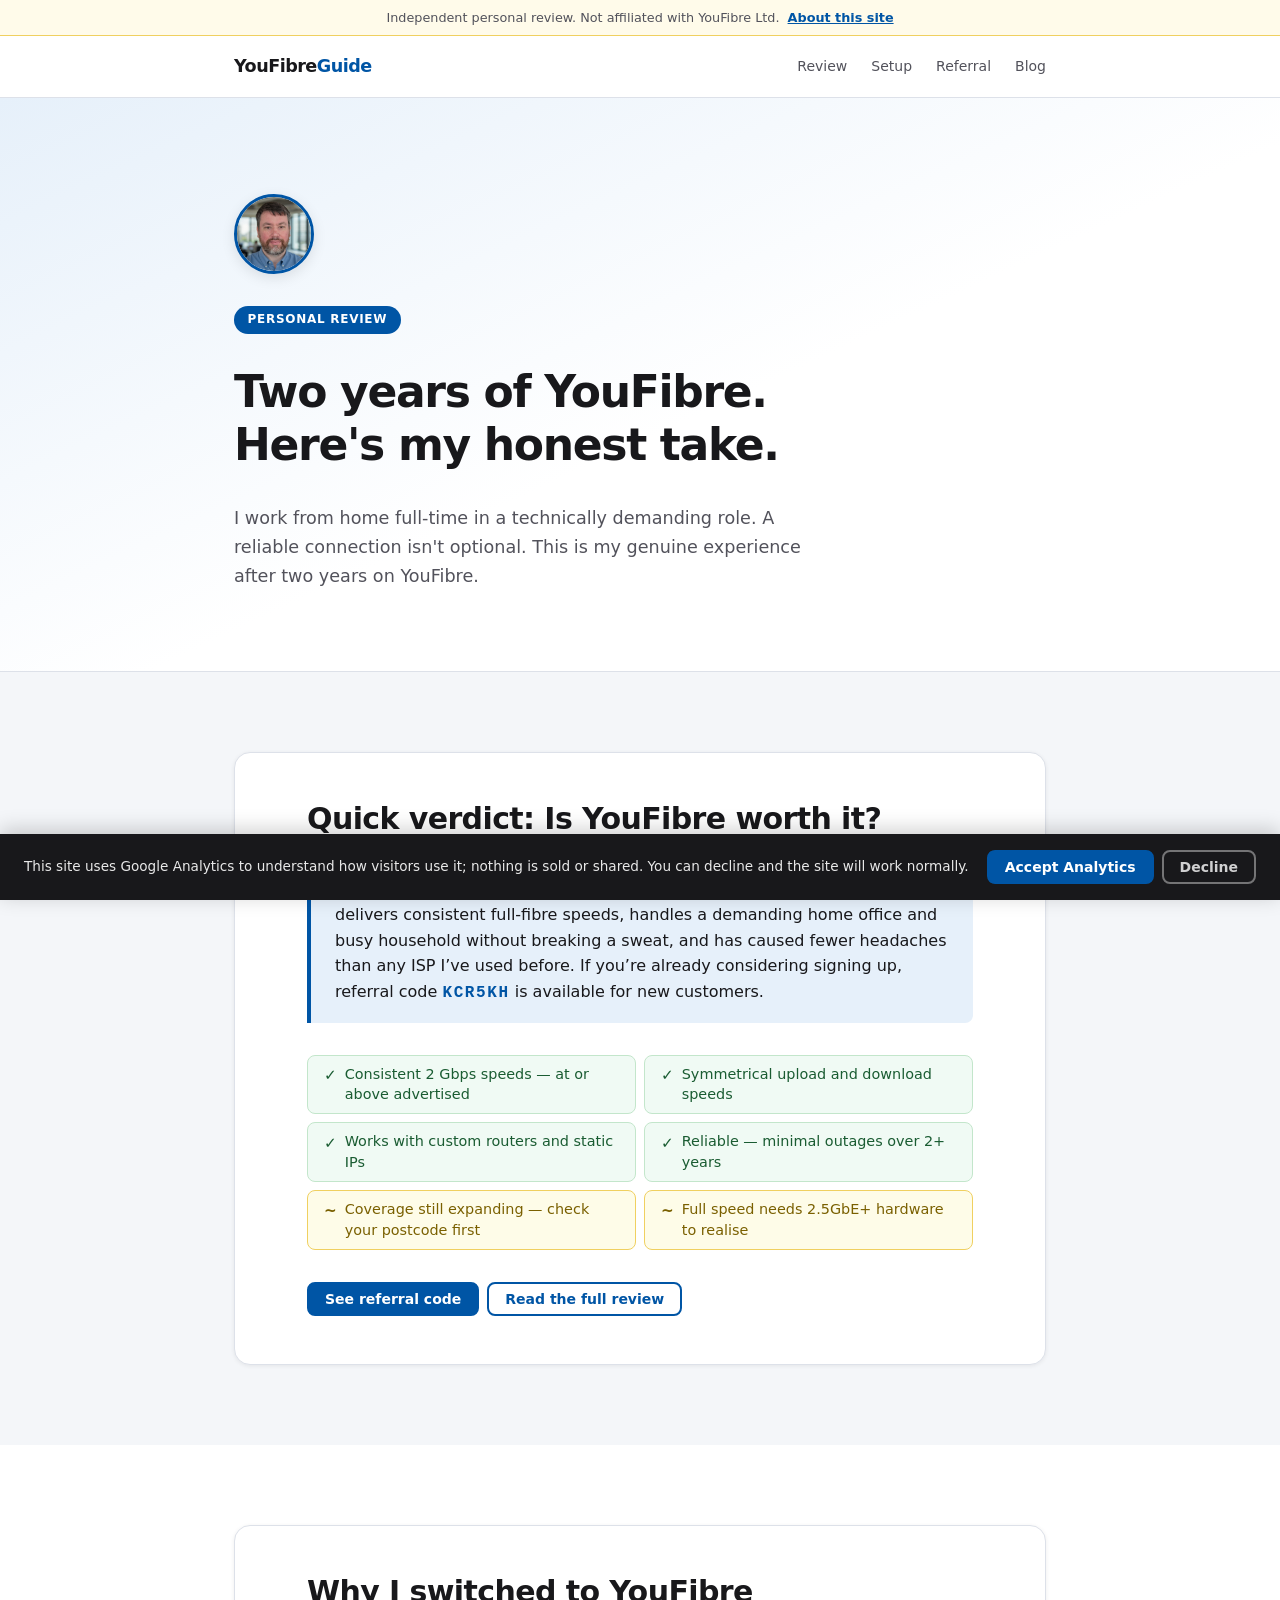
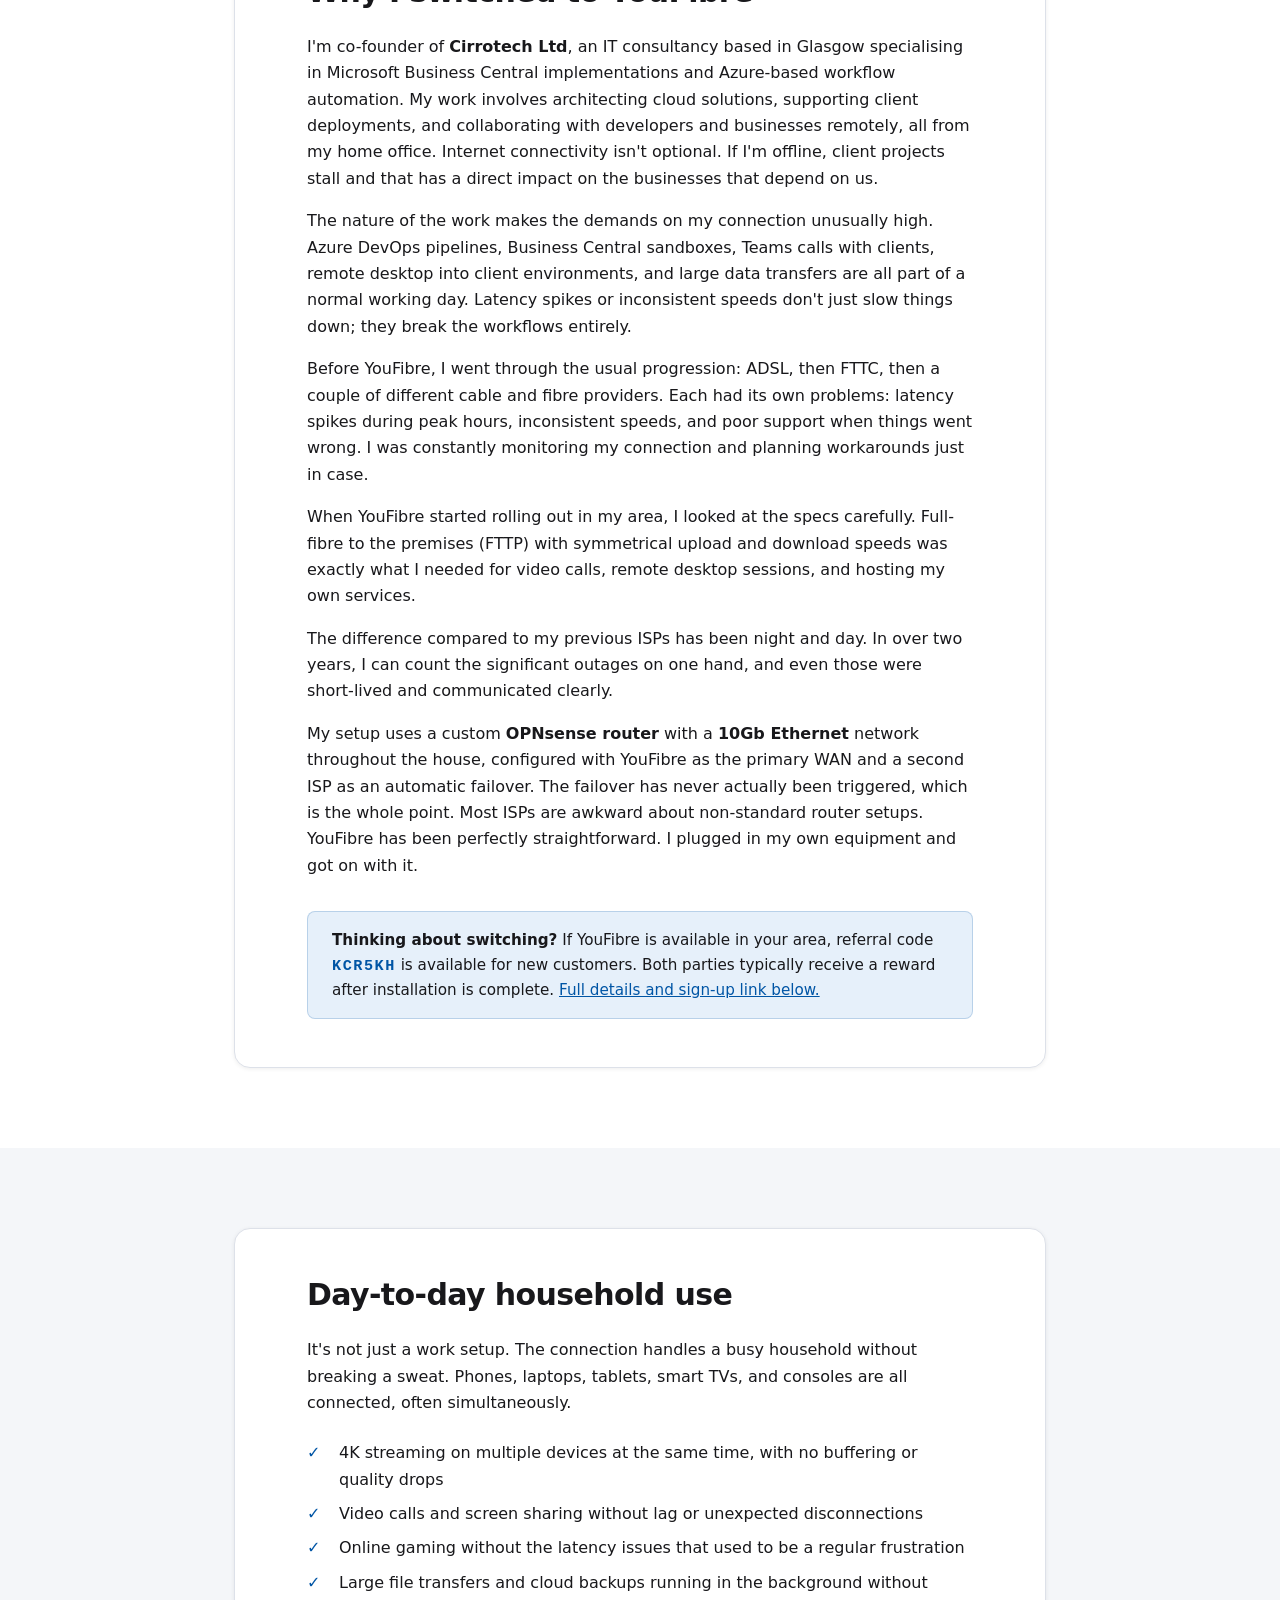
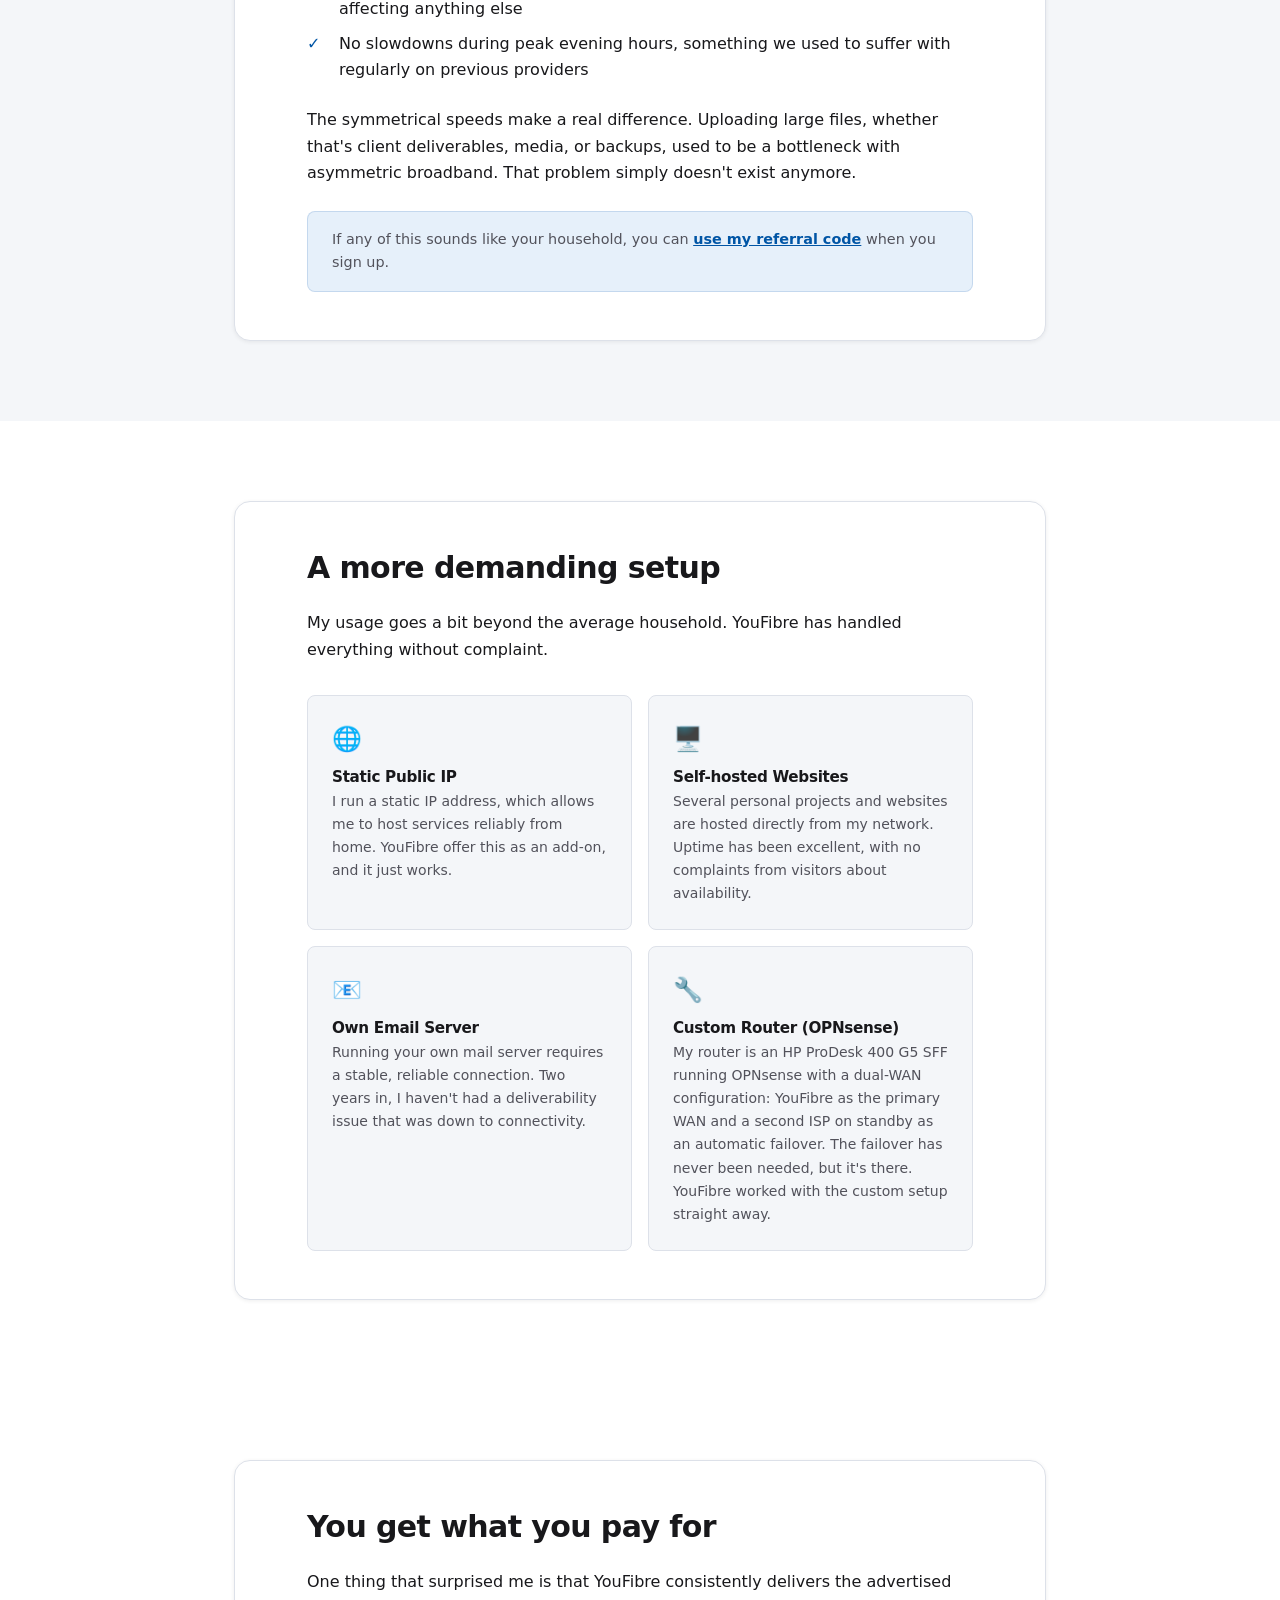
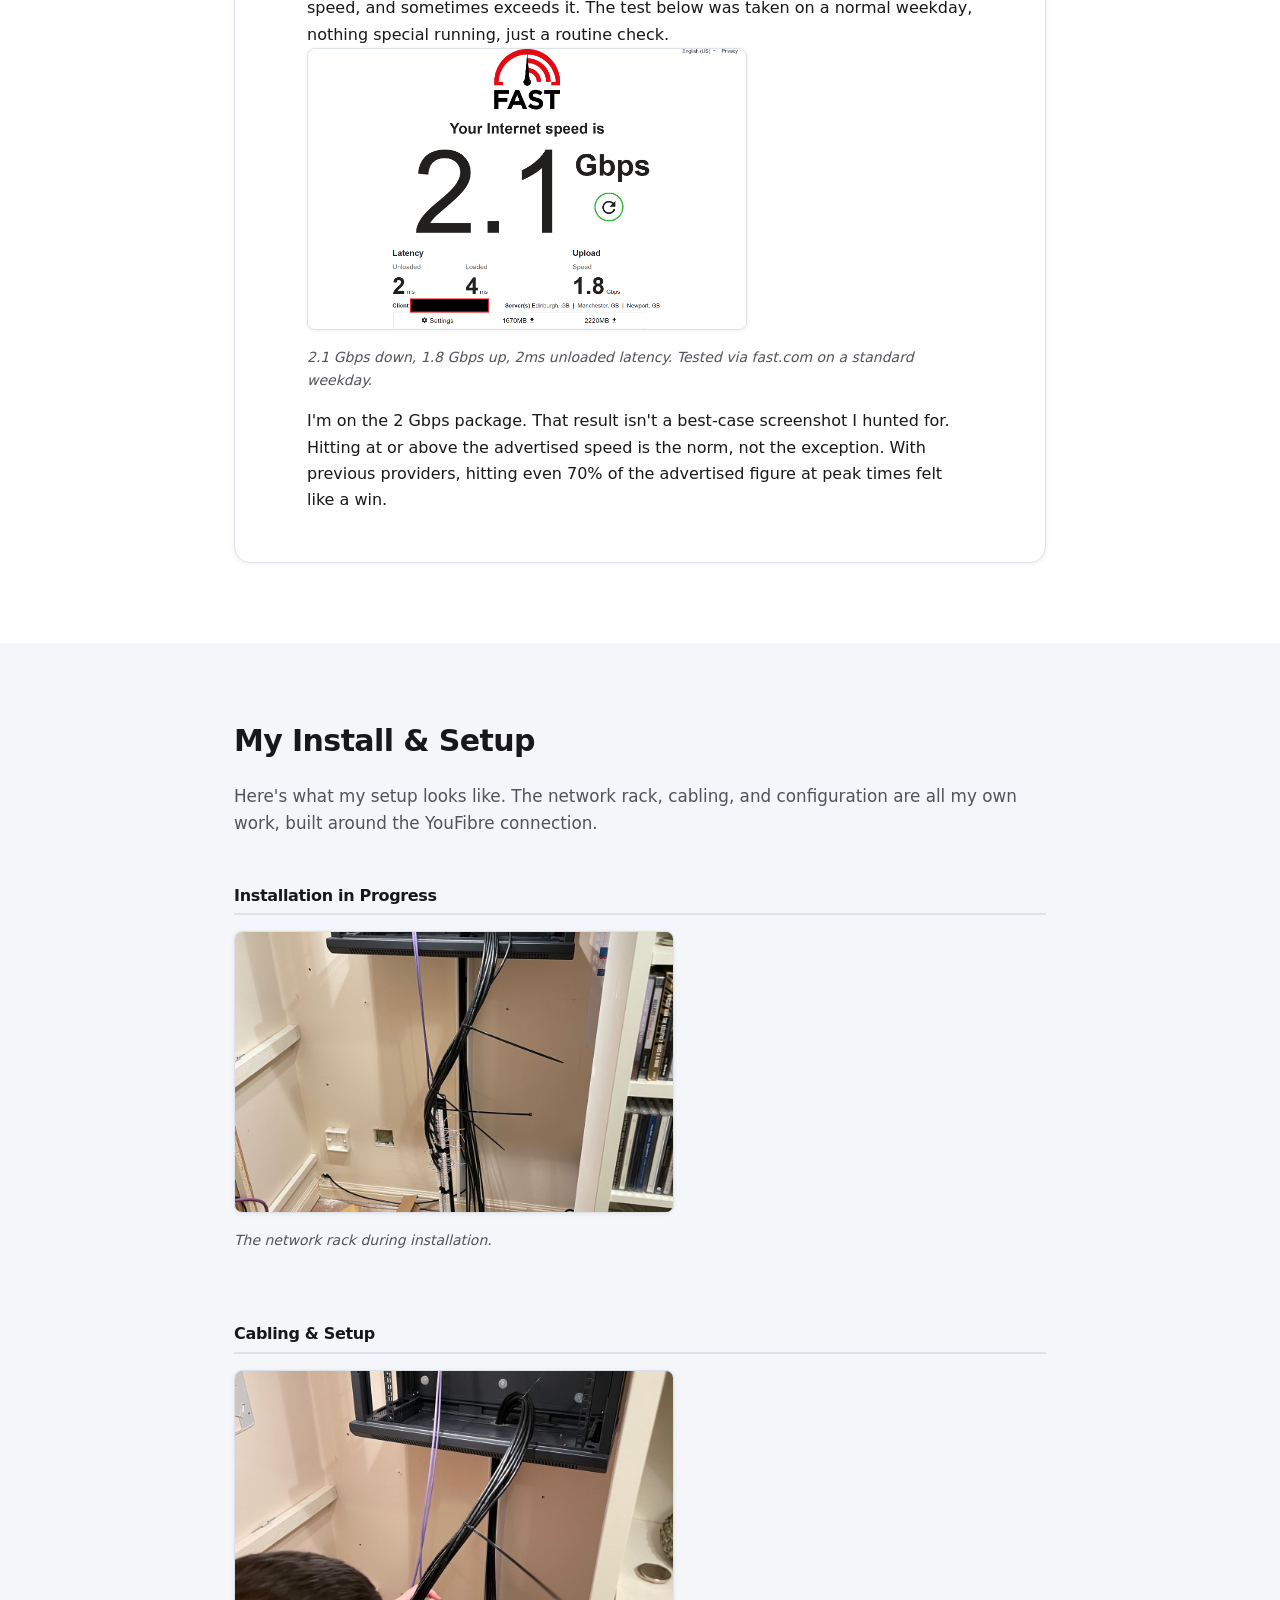
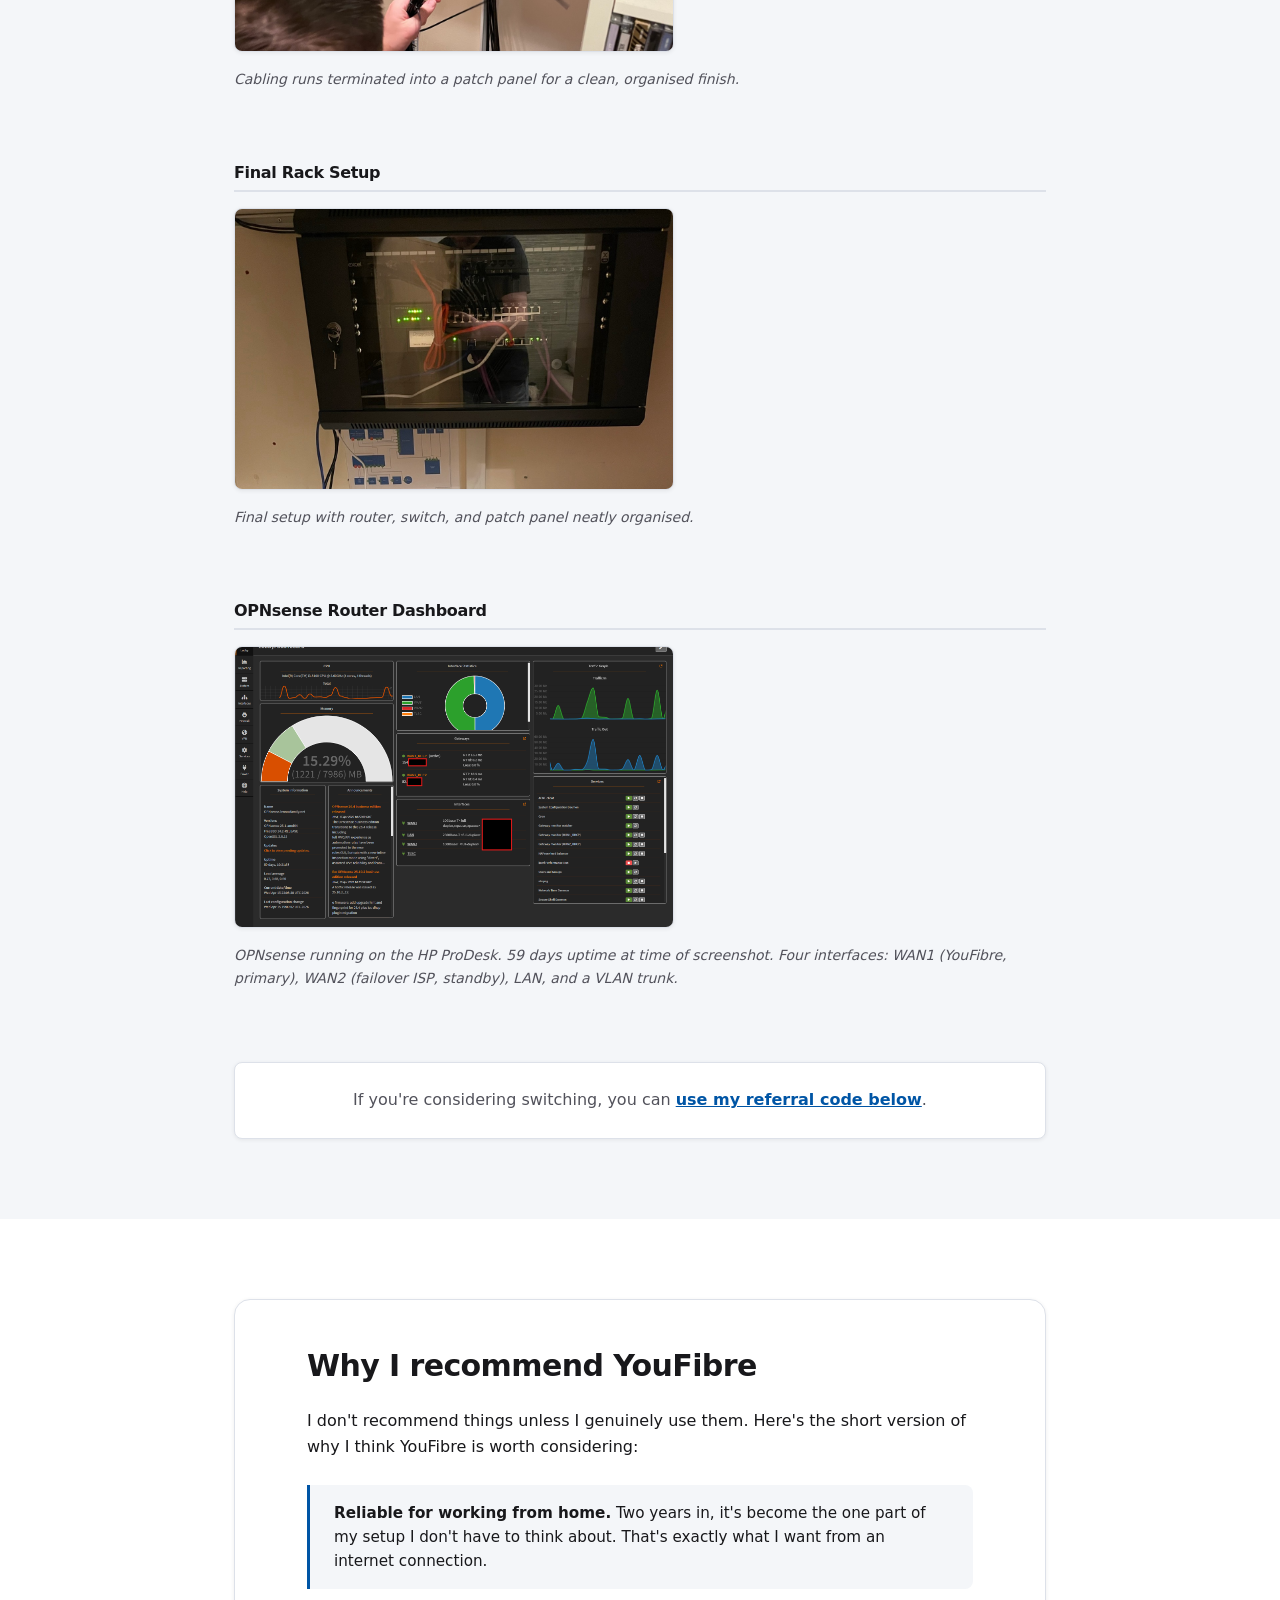
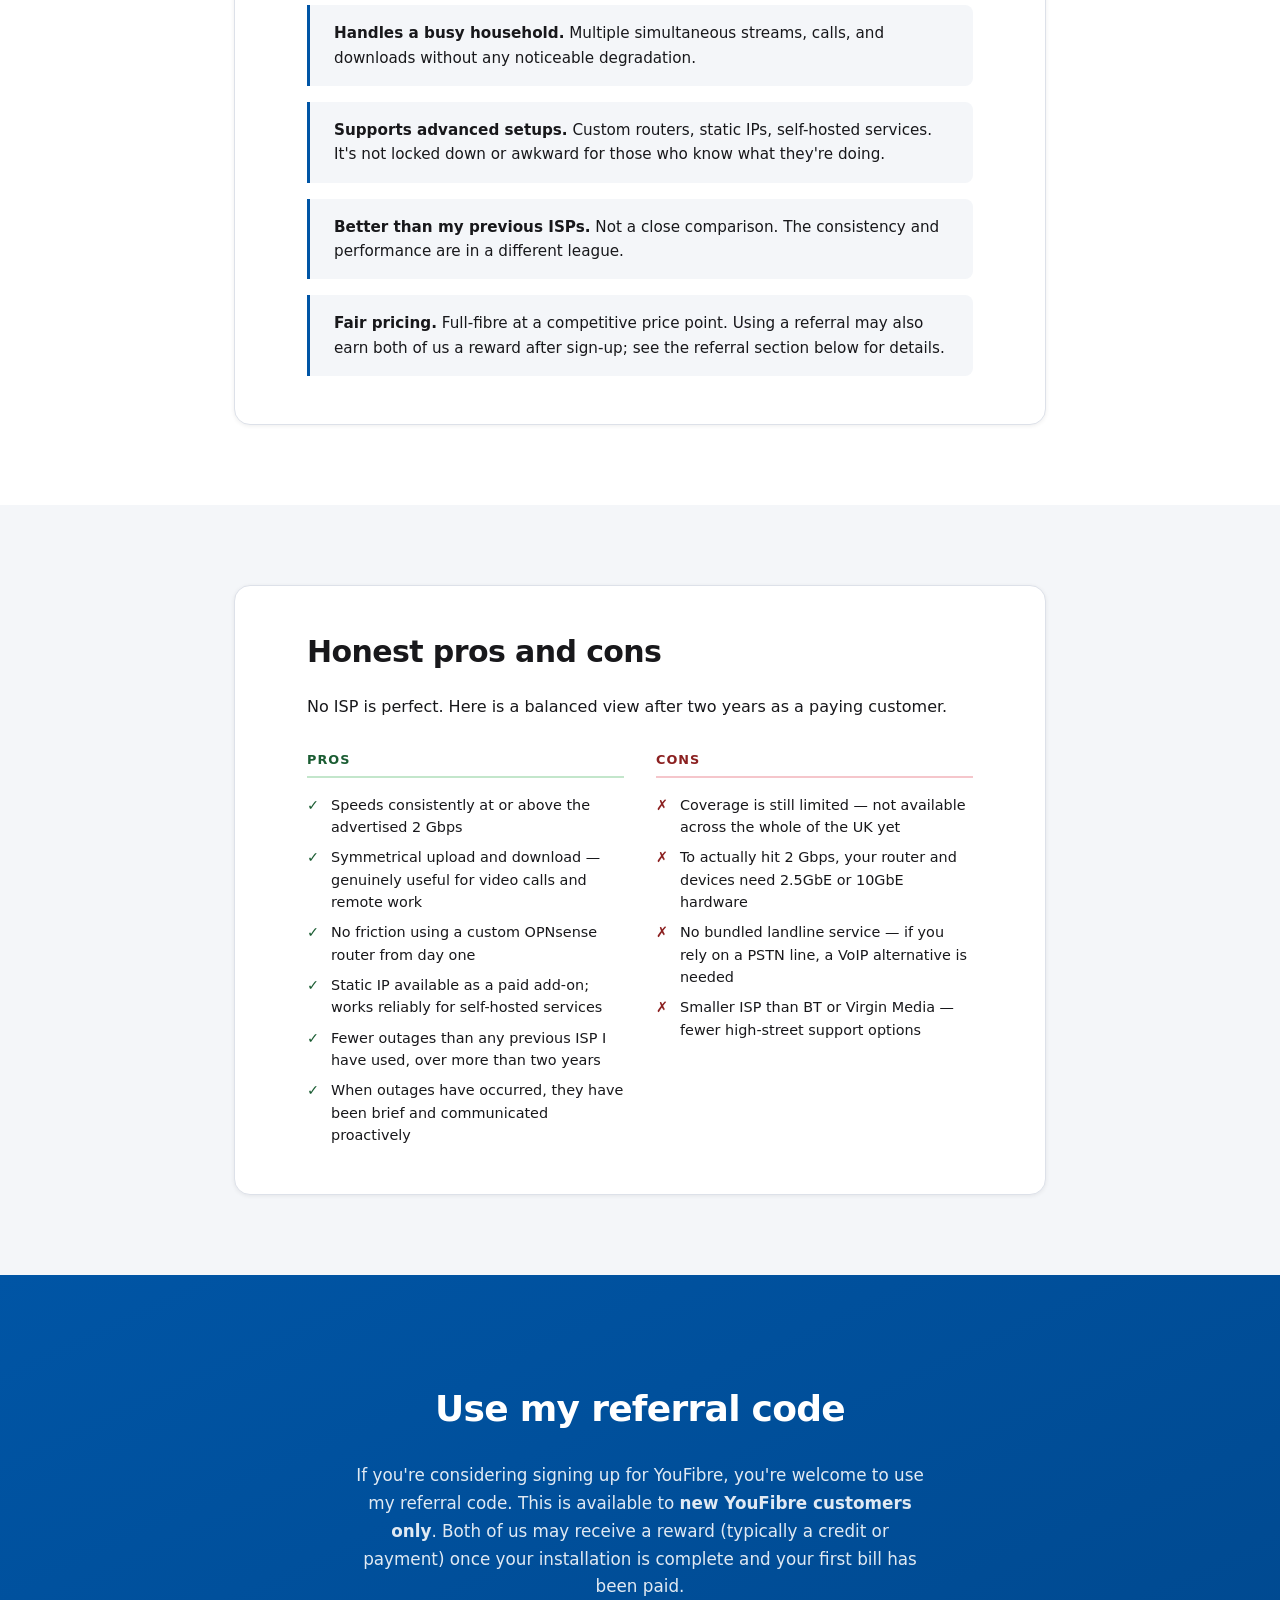
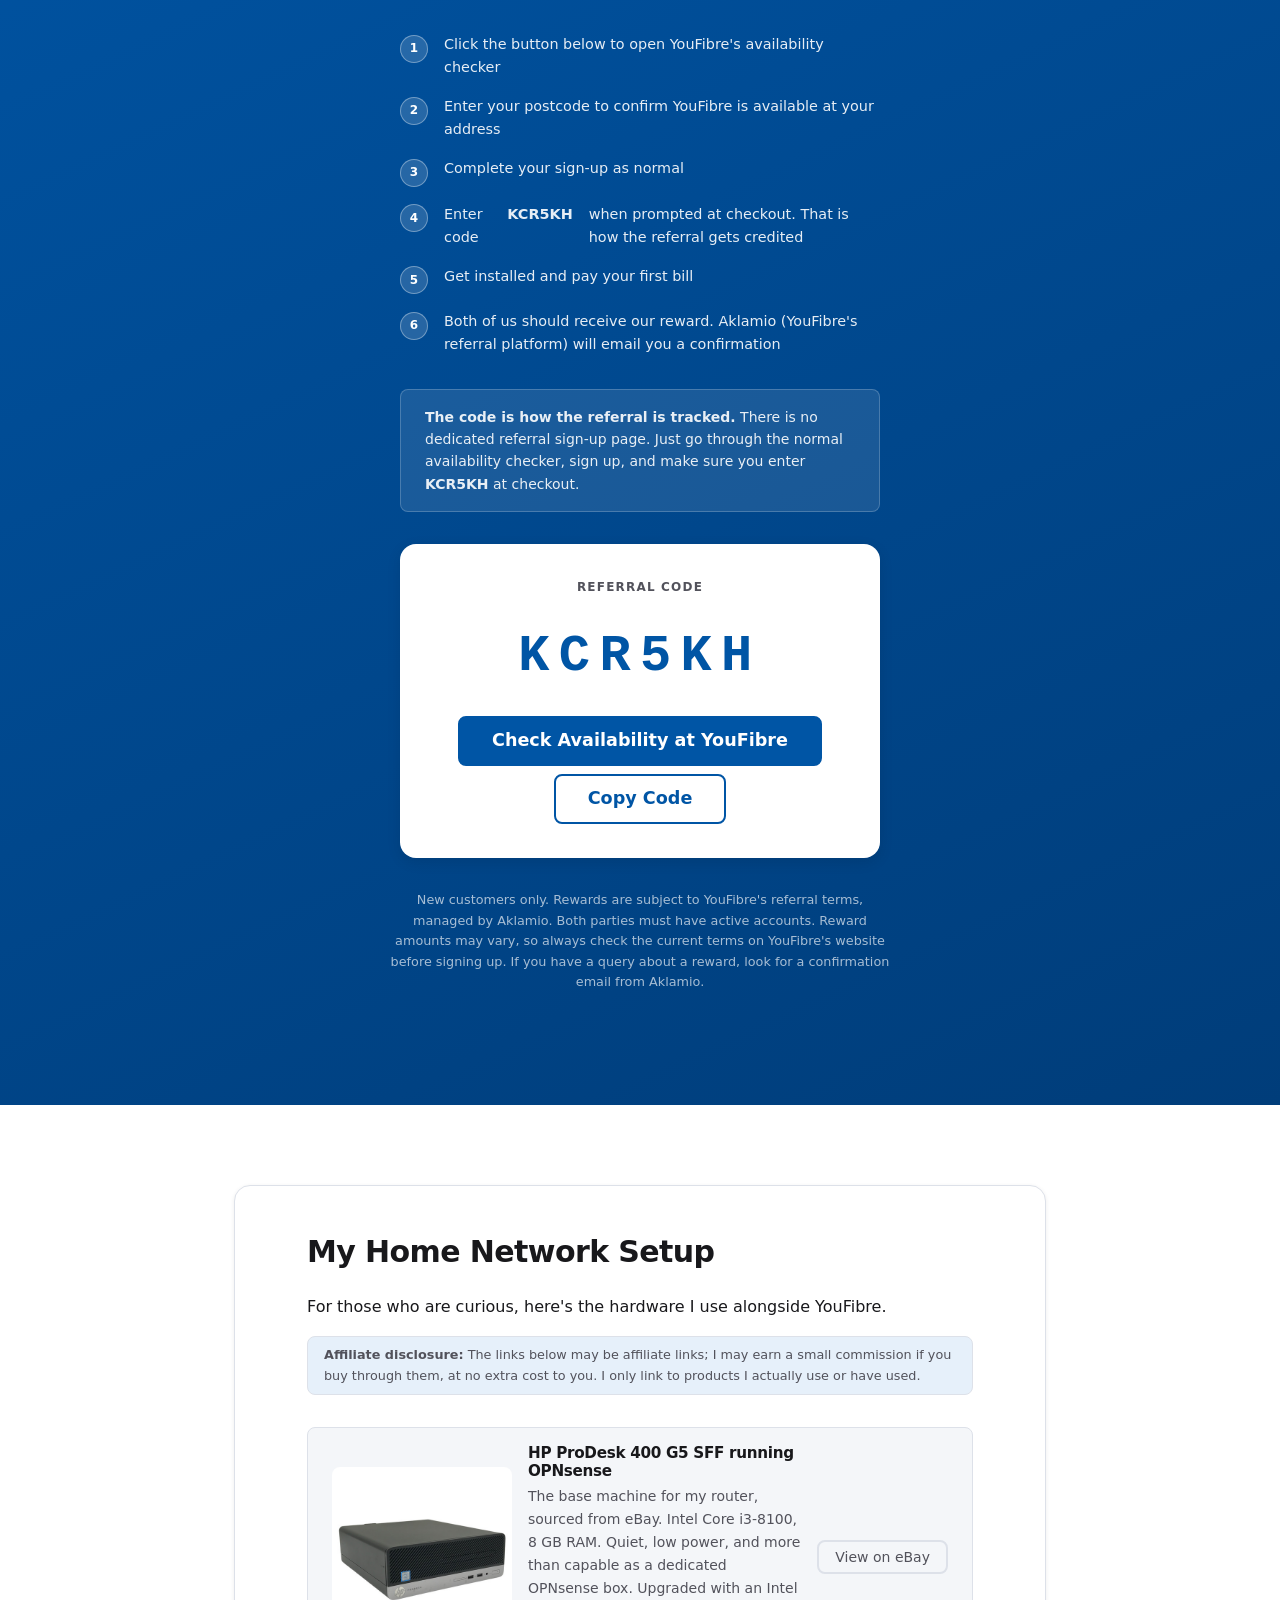
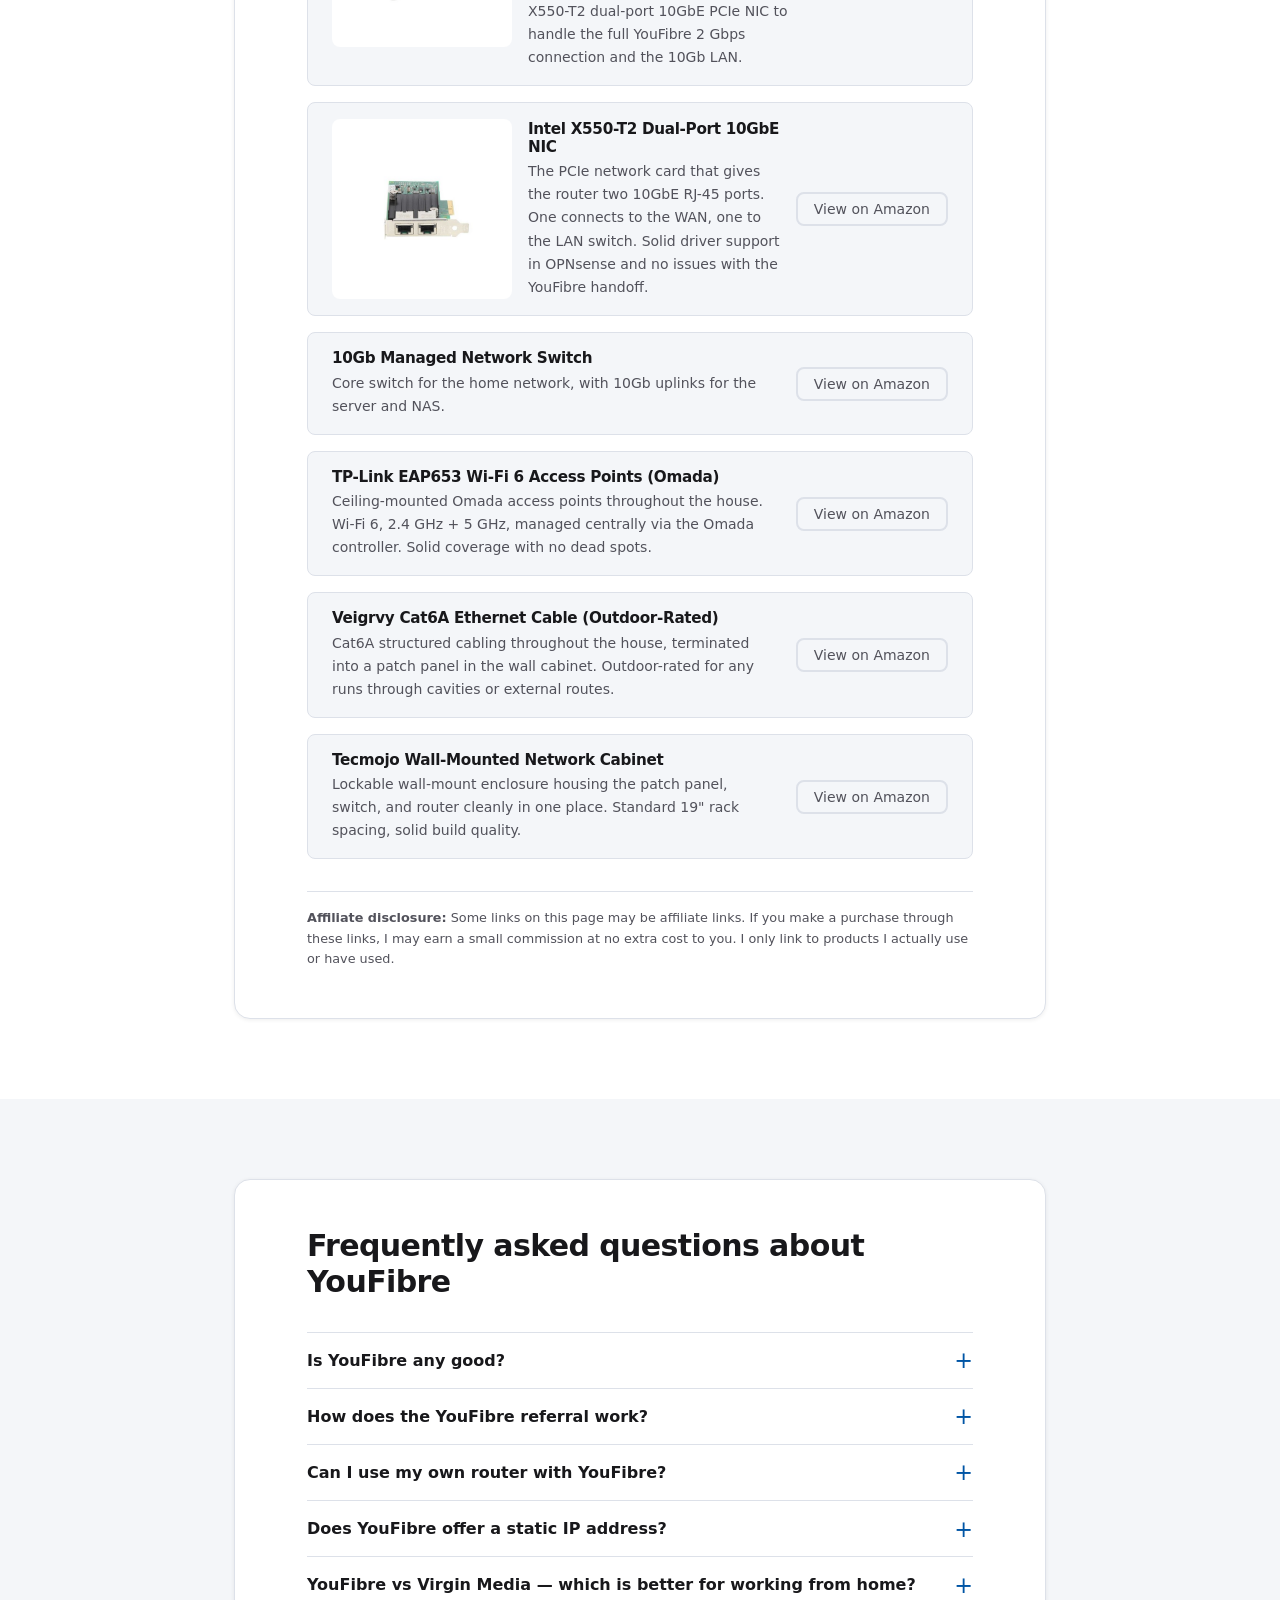
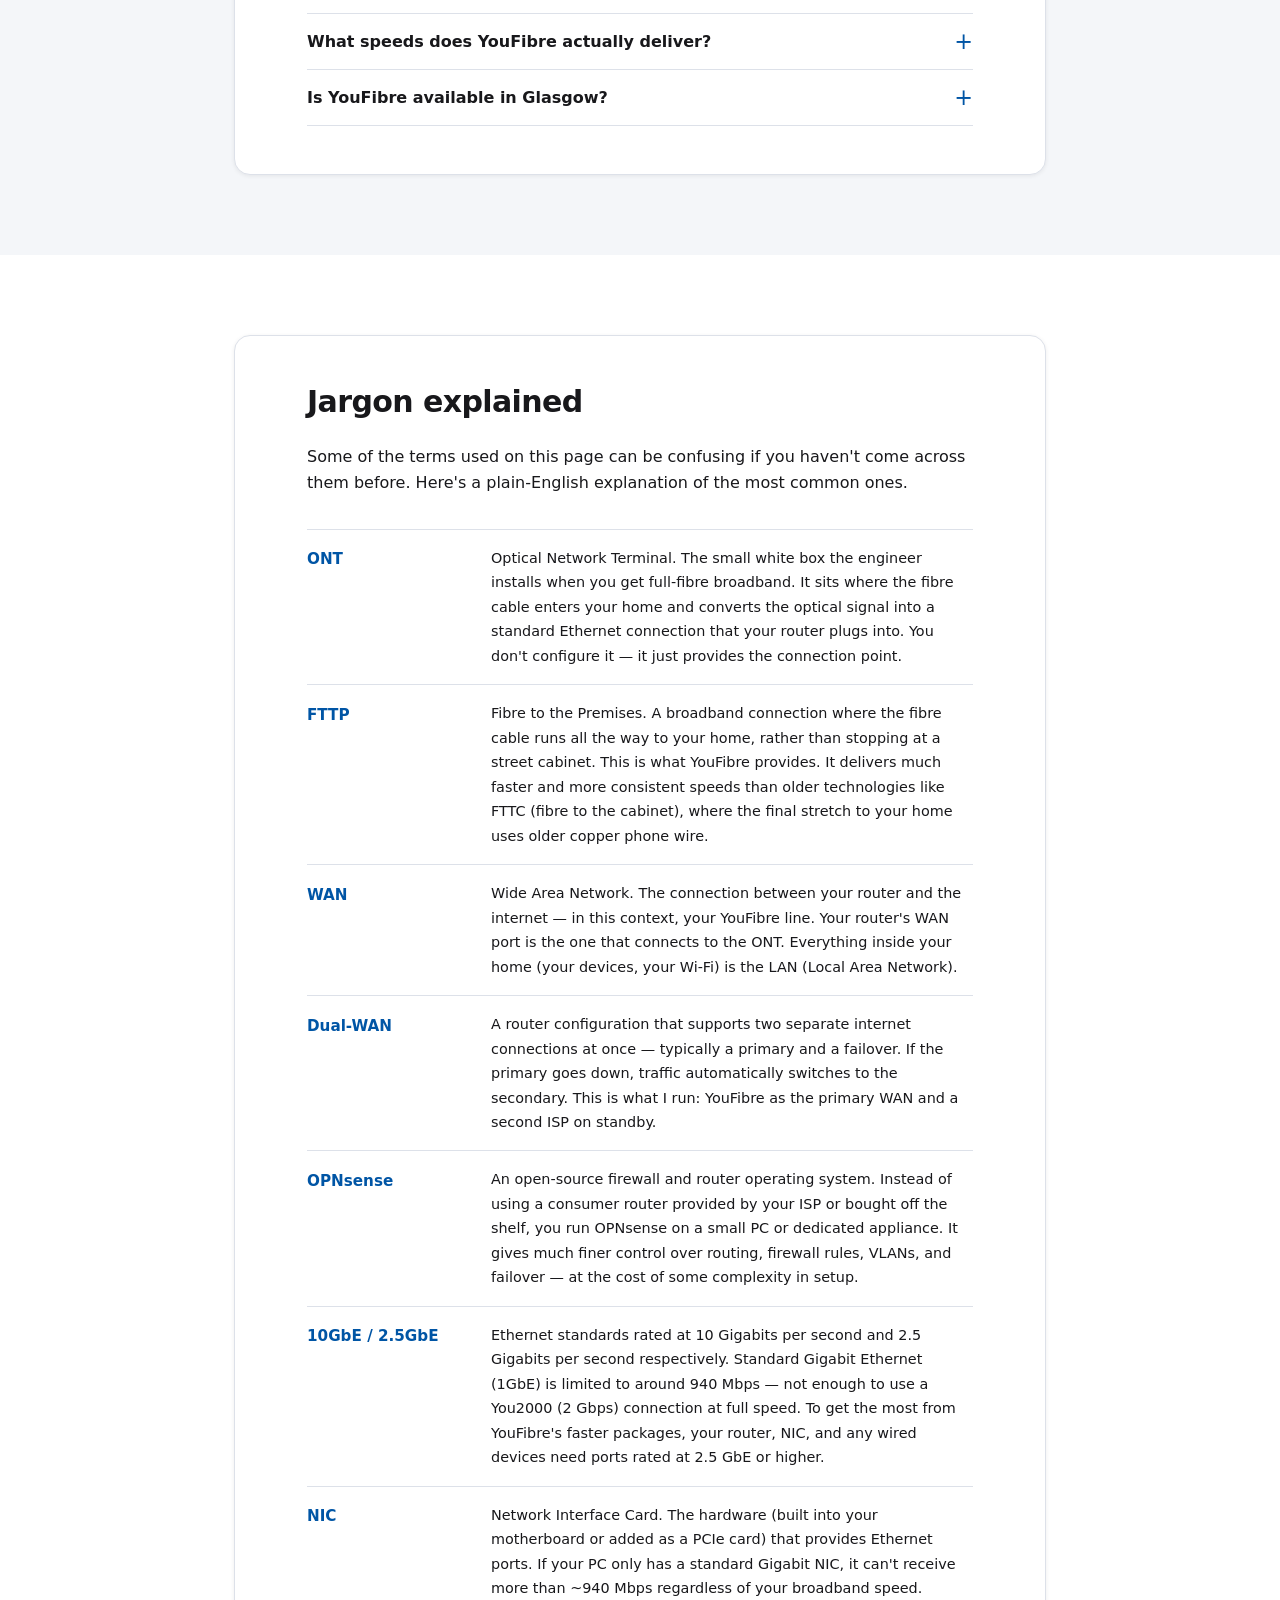
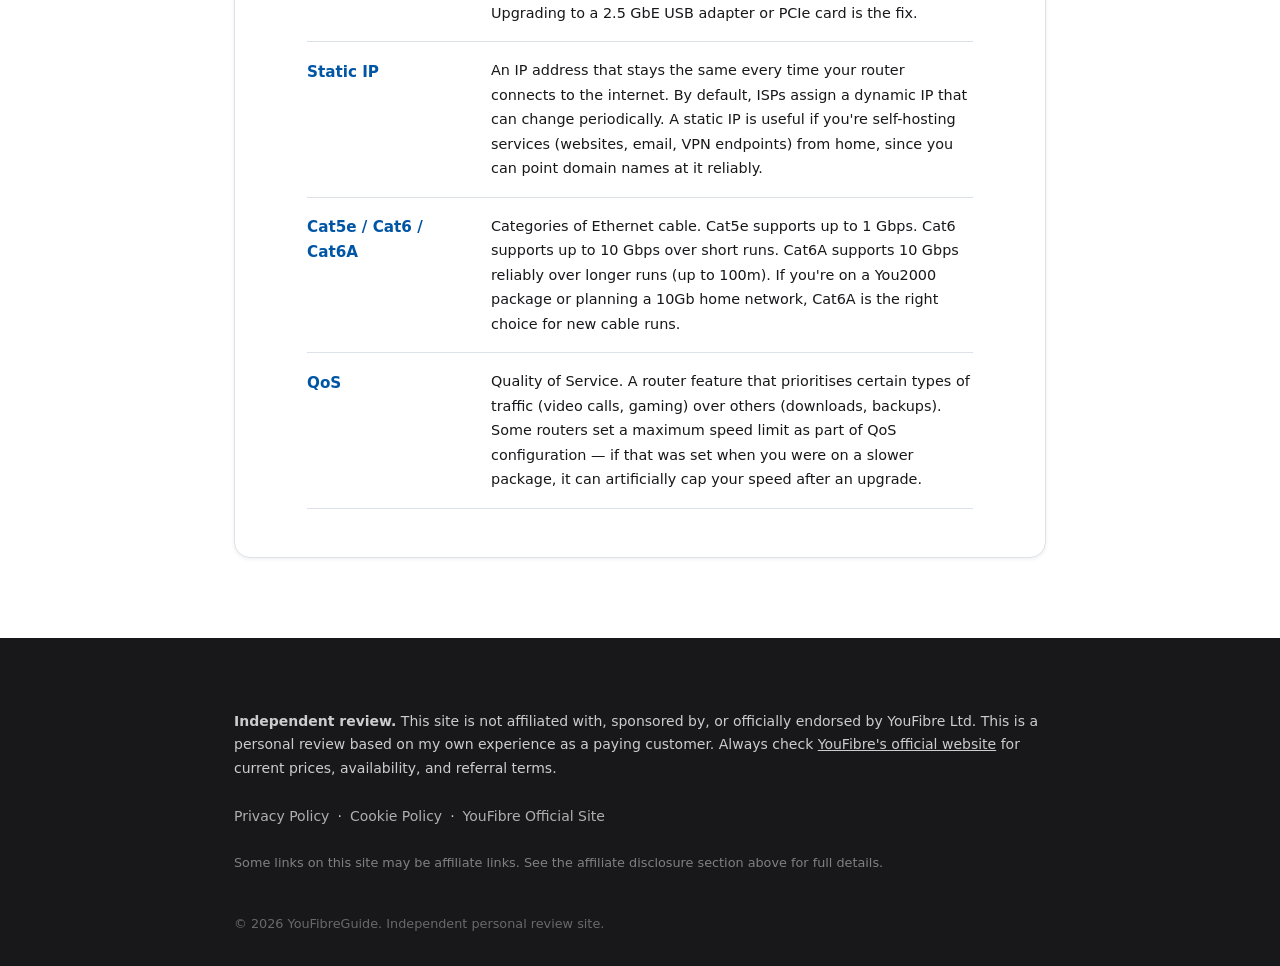
==== commit e5ac3421: "Add self-hosting series: reverse proxy, HAProxy, ACME/Let's Encrypt with Cloudflare DNS (March 2026)" ====
--- a/index.html
+++ b/index.html
@@ -9,7 +9,7 @@
        Update the title/description to match your final copy
   ============================================= -->
   <title>YouFibre Review &amp; Referral | Honest Guide from an IT Consultant in Glasgow</title>
-  <meta name="description" content="Honest YouFibre review from an IT consultant in Glasgow. Two years of reliable full-fibre broadband with a demanding home network setup. Referral code KCR5KH (conditions apply).">
+  <meta name="description" content="Is YouFibre good? Honest YouFibre review UK from an IT consultant in Glasgow — two years of reliable FTTP broadband in a demanding home office setup. Referral code KCR5KH available for new customers.">
 
   <!-- =============================================
        OPEN GRAPH (Social sharing preview)
@@ -102,6 +102,62 @@
     ]
   }
   </script>
+  <script type="application/ld+json">
+  {
+    "@context": "https://schema.org",
+    "@type": "FAQPage",
+    "mainEntity": [
+      {
+        "@type": "Question",
+        "name": "Is YouFibre any good?",
+        "acceptedAnswer": {
+          "@type": "Answer",
+          "text": "Yes, in my experience. After two years as a paying customer running a demanding home office setup, YouFibre has been the most reliable ISP I have used. Speeds consistently meet or exceed the advertised package speeds, and outages have been rare and brief."
+        }
+      },
+      {
+        "@type": "Question",
+        "name": "How does the YouFibre referral work?",
+        "acceptedAnswer": {
+          "@type": "Answer",
+          "text": "YouFibre uses Aklamio to manage their referral scheme. Sign up through the normal availability checker on the YouFibre website and enter the referral code at checkout. Once your installation is complete and you have paid your first bill, both parties typically receive a reward. Aklamio will email a confirmation."
+        }
+      },
+      {
+        "@type": "Question",
+        "name": "Can I use my own router with YouFibre?",
+        "acceptedAnswer": {
+          "@type": "Answer",
+          "text": "Yes. YouFibre connects via an ONT that presents a standard Ethernet handoff. You can plug any router into it. There are no PPPoE credentials required — it is a straightforward DHCP connection out of the box."
+        }
+      },
+      {
+        "@type": "Question",
+        "name": "Does YouFibre offer a static IP address?",
+        "acceptedAnswer": {
+          "@type": "Answer",
+          "text": "Yes. YouFibre offer a static IP as a paid add-on. It works reliably for self-hosting websites and services from a home network."
+        }
+      },
+      {
+        "@type": "Question",
+        "name": "YouFibre vs Virgin Media — which is better?",
+        "acceptedAnswer": {
+          "@type": "Answer",
+          "text": "YouFibre offers full-fibre to the premises (FTTP) with symmetrical upload and download speeds. Virgin Media uses a cable-based network with asymmetric speeds. For working from home, video calls, and self-hosting, the symmetrical FTTP from YouFibre is a clear advantage. Virgin Media has broader UK coverage."
+        }
+      },
+      {
+        "@type": "Question",
+        "name": "What speeds does YouFibre actually deliver?",
+        "acceptedAnswer": {
+          "@type": "Answer",
+          "text": "In my experience, YouFibre consistently delivers at or above the advertised speeds. On the 2 Gbps package, speeds of 2.1 Gbps down and 1.8 Gbps up are typical when tested from a device with a 10GbE NIC."
+        }
+      }
+    ]
+  }
+  </script>
 </head>
 <body>
 
@@ -180,6 +236,54 @@
     </section>
 
     <!-- =============================================
+         SECTION: QUICK VERDICT
+    ============================================= -->
+    <section class="section section--alt" id="verdict" aria-labelledby="verdict-heading">
+      <div class="container">
+        <article class="card">
+          <h2 class="section__title" id="verdict-heading">Quick verdict: Is YouFibre worth it?</h2>
+          <p class="verdict-summary">
+            <strong>Yes &mdash; for most households in a covered area.</strong> Two years in,
+            YouFibre delivers consistent full-fibre speeds, handles a demanding home office and
+            busy household without breaking a sweat, and has caused fewer headaches than any ISP
+            I&rsquo;ve used before. If you&rsquo;re already considering signing up, referral code
+            <strong class="code-inline">KCR5KH</strong> is available for new customers.
+          </p>
+          <div class="verdict-grid">
+            <div class="verdict-item verdict-item--positive">
+              <span class="verdict-item__icon" aria-hidden="true">&check;</span>
+              <span>Consistent 2 Gbps speeds &mdash; at or above advertised</span>
+            </div>
+            <div class="verdict-item verdict-item--positive">
+              <span class="verdict-item__icon" aria-hidden="true">&check;</span>
+              <span>Symmetrical upload and download speeds</span>
+            </div>
+            <div class="verdict-item verdict-item--positive">
+              <span class="verdict-item__icon" aria-hidden="true">&check;</span>
+              <span>Works with custom routers and static IPs</span>
+            </div>
+            <div class="verdict-item verdict-item--positive">
+              <span class="verdict-item__icon" aria-hidden="true">&check;</span>
+              <span>Reliable &mdash; minimal outages over 2+ years</span>
+            </div>
+            <div class="verdict-item verdict-item--neutral">
+              <span class="verdict-item__icon" aria-hidden="true">~</span>
+              <span>Coverage still expanding &mdash; check your postcode first</span>
+            </div>
+            <div class="verdict-item verdict-item--neutral">
+              <span class="verdict-item__icon" aria-hidden="true">~</span>
+              <span>Full speed needs 2.5GbE+ hardware to realise</span>
+            </div>
+          </div>
+          <div class="verdict-actions">
+            <a href="#referral" class="btn btn--primary btn--sm">See referral code</a>
+            <a href="#review" class="btn btn--secondary btn--sm">Read the full review</a>
+          </div>
+        </article>
+      </div>
+    </section>
+
+    <!-- =============================================
          SECTION 2: WHY I SWITCHED / MY EXPERIENCE
     ============================================= -->
     <section class="section" id="review" aria-labelledby="review-heading">
@@ -228,6 +332,12 @@
             Most ISPs are awkward about non-standard router setups. YouFibre has been
             perfectly straightforward. I plugged in my own equipment and got on with it.
           </p>
+          <div class="callout callout--referral">
+            <p><strong>Thinking about switching?</strong> If YouFibre is available in your area,
+            referral code <strong class="code-inline">KCR5KH</strong> is available for new customers.
+            Both parties typically receive a reward after installation is complete.
+            <a href="#referral">Full details and sign-up link below.</a></p>
+          </div>
         </article>
       </div>
     </section>
@@ -517,6 +627,40 @@
     </section>
 
     <!-- =============================================
+         SECTION: PROS AND CONS
+    ============================================= -->
+    <section class="section section--alt" aria-labelledby="pros-cons-heading">
+      <div class="container">
+        <article class="card">
+          <h2 class="section__title" id="pros-cons-heading">Honest pros and cons</h2>
+          <p>No ISP is perfect. Here is a balanced view after two years as a paying customer.</p>
+          <div class="pros-cons">
+            <div class="pros-cons__col pros-cons__col--pros">
+              <h3 class="pros-cons__col-title">Pros</h3>
+              <ul class="pros-cons__list">
+                <li>Speeds consistently at or above the advertised 2 Gbps</li>
+                <li>Symmetrical upload and download &mdash; genuinely useful for video calls and remote work</li>
+                <li>No friction using a custom OPNsense router from day one</li>
+                <li>Static IP available as a paid add-on; works reliably for self-hosted services</li>
+                <li>Fewer outages than any previous ISP I have used, over more than two years</li>
+                <li>When outages have occurred, they have been brief and communicated proactively</li>
+              </ul>
+            </div>
+            <div class="pros-cons__col pros-cons__col--cons">
+              <h3 class="pros-cons__col-title">Cons</h3>
+              <ul class="pros-cons__list">
+                <li>Coverage is still limited &mdash; not available across the whole of the UK yet</li>
+                <li>To actually hit 2 Gbps, your router and devices need 2.5GbE or 10GbE hardware</li>
+                <li>No bundled landline service &mdash; if you rely on a PSTN line, a VoIP alternative is needed</li>
+                <li>Smaller ISP than BT or Virgin Media &mdash; fewer high-street support options</li>
+              </ul>
+            </div>
+          </div>
+        </article>
+      </div>
+    </section>
+
+    <!-- =============================================
          SECTION 7: REFERRAL SECTION (MAIN CTA)
     ============================================= -->
     <section class="section section--cta" id="referral" aria-labelledby="referral-heading">
@@ -697,9 +841,86 @@
     </section>
 
     <!-- =============================================
+         SECTION: FAQ
+    ============================================= -->
+    <section class="section section--alt" id="faq" aria-labelledby="faq-heading">
+      <div class="container">
+        <article class="card">
+          <h2 class="section__title" id="faq-heading">Frequently asked questions about YouFibre</h2>
+          <dl class="faq">
+
+            <div class="faq__item">
+              <details>
+                <summary class="faq__q">Is YouFibre any good?</summary>
+                <div class="faq__a">
+                  <p>Yes, in my experience. After two years as a paying customer running a demanding home office setup, YouFibre has been the most reliable ISP I&rsquo;ve used. Speeds consistently meet or exceed the advertised speeds, and outages have been rare and brief. For most households in a covered area, it&rsquo;s a strong choice.</p>
+                </div>
+              </details>
+            </div>
+
+            <div class="faq__item">
+              <details>
+                <summary class="faq__q">How does the YouFibre referral work?</summary>
+                <div class="faq__a">
+                  <p>YouFibre uses Aklamio to manage their referral scheme. There is no dedicated referral sign-up link &mdash; you sign up through the normal availability checker on the YouFibre website and enter the referral code at checkout. My code is <strong class="code-inline">KCR5KH</strong>. Once your installation is complete and you&rsquo;ve paid your first bill, both parties typically receive a reward. Aklamio will email a confirmation. Always check YouFibre&rsquo;s current referral terms before signing up, as reward amounts can vary.</p>
+                </div>
+              </details>
+            </div>
+
+            <div class="faq__item">
+              <details>
+                <summary class="faq__q">Can I use my own router with YouFibre?</summary>
+                <div class="faq__a">
+                  <p>Yes. YouFibre connects via an ONT (Optical Network Terminal) that presents a standard Ethernet handoff. You can plug any router into it. I run OPNsense on a custom PC without any issues. There are no PPPoE credentials or unusual settings required &mdash; it is a straightforward DHCP connection out of the box. See my <a href="blog/opnsense-youfibre-setup.html">OPNsense setup guide</a> for specifics.</p>
+                </div>
+              </details>
+            </div>
+
+            <div class="faq__item">
+              <details>
+                <summary class="faq__q">Does YouFibre offer a static IP address?</summary>
+                <div class="faq__a">
+                  <p>Yes. YouFibre offer a static IP as a paid add-on. It works reliably and I have been using it to self-host websites and services from my home network for over two years. If you need a static IP for hosting or VPN purposes, it is available &mdash; request it when signing up or through their support afterwards.</p>
+                </div>
+              </details>
+            </div>
+
+            <div class="faq__item">
+              <details>
+                <summary class="faq__q">YouFibre vs Virgin Media &mdash; which is better for working from home?</summary>
+                <div class="faq__a">
+                  <p>This depends on your priorities and location. YouFibre offers full-fibre to the premises (FTTP) with symmetrical speeds &mdash; your upload speed matches your download speed. Virgin Media&rsquo;s network is largely cable-based, which provides fast downloads but slower uploads. For working from home, video calls, and self-hosting, the symmetrical FTTP from YouFibre is a clear advantage. Virgin Media has broader UK coverage, so if YouFibre isn&rsquo;t in your area yet, it may not be an option regardless.</p>
+                </div>
+              </details>
+            </div>
+
+            <div class="faq__item">
+              <details>
+                <summary class="faq__q">What speeds does YouFibre actually deliver?</summary>
+                <div class="faq__a">
+                  <p>In my experience, consistently at or above the advertised speeds. On the 2 Gbps package, I regularly see 2.1 Gbps down and 1.8 Gbps up when testing from a device with a 10GbE NIC. Note that to achieve speeds above 1 Gbps, your router and end devices need compatible hardware &mdash; standard Gigabit Ethernet is limited to around 940 Mbps regardless of your broadband package.</p>
+                </div>
+              </details>
+            </div>
+
+            <div class="faq__item">
+              <details>
+                <summary class="faq__q">Is YouFibre available in Glasgow?</summary>
+                <div class="faq__a">
+                  <p>YouFibre has been rolling out across Glasgow and the wider Scotland area. I have been personally connected in Glasgow for over two years. Coverage is expanding, but not all postcodes are currently served. Use the <a href="https://www.youfibre.com/check-availability/" target="_blank" rel="noopener noreferrer">YouFibre availability checker</a> to confirm whether your address is in coverage.</p>
+                </div>
+              </details>
+            </div>
+
+          </dl>
+        </article>
+      </div>
+    </section>
+
+    <!-- =============================================
          SECTION: GLOSSARY
     ============================================= -->
-    <section class="section section--alt" id="glossary" aria-labelledby="glossary-heading">
+    <section class="section" id="glossary" aria-labelledby="glossary-heading">
       <div class="container">
         <article class="card">
           <h2 class="section__title" id="glossary-heading">Jargon explained</h2>
--- a/styles.css
+++ b/styles.css
@@ -945,6 +945,233 @@
 
 
 /* =============================================
+   QUICK VERDICT
+============================================= */
+.verdict-summary {
+  font-size: 1rem;
+  margin-bottom: var(--space-xl);
+  padding: var(--space-md) var(--space-lg);
+  background-color: var(--colour-primary-light);
+  border-left: 4px solid var(--colour-primary);
+  border-radius: 0 var(--radius) var(--radius) 0;
+  line-height: 1.6;
+}
+
+.verdict-grid {
+  display: grid;
+  grid-template-columns: 1fr;
+  gap: var(--space-sm);
+  margin-bottom: var(--space-xl);
+}
+
+@media (min-width: 500px) {
+  .verdict-grid {
+    grid-template-columns: 1fr 1fr;
+  }
+}
+
+.verdict-item {
+  display: flex;
+  align-items: flex-start;
+  gap: var(--space-sm);
+  padding: var(--space-sm) var(--space-md);
+  border-radius: var(--radius);
+  font-size: 0.9rem;
+  line-height: 1.45;
+}
+
+.verdict-item--positive {
+  background-color: #f0faf4;
+  border: 1px solid #c3e6cb;
+  color: #1a5c32;
+}
+
+.verdict-item--neutral {
+  background-color: #fefce8;
+  border: 1px solid #f0d060;
+  color: #7a6000;
+}
+
+.verdict-item__icon {
+  font-weight: 700;
+  font-size: 0.95rem;
+  flex-shrink: 0;
+  margin-top: 0.05em;
+}
+
+.verdict-actions {
+  display: flex;
+  flex-wrap: wrap;
+  gap: var(--space-sm);
+}
+
+.code-inline {
+  font-family: 'Courier New', Courier, monospace;
+  letter-spacing: 0.1em;
+  color: var(--colour-primary);
+}
+
+
+/* =============================================
+   CALLOUT BOX
+============================================= */
+.callout {
+  border-radius: var(--radius);
+  padding: var(--space-md) var(--space-lg);
+  margin-top: var(--space-xl);
+}
+
+.callout--referral {
+  background-color: var(--colour-primary-light);
+  border: 1px solid rgba(0, 85, 165, 0.2);
+}
+
+.callout--referral p {
+  margin: 0;
+  font-size: 0.95rem;
+  line-height: 1.6;
+}
+
+
+/* =============================================
+   PROS & CONS
+============================================= */
+.pros-cons {
+  display: grid;
+  grid-template-columns: 1fr;
+  gap: var(--space-xl);
+  margin-top: var(--space-xl);
+}
+
+@media (min-width: 600px) {
+  .pros-cons {
+    grid-template-columns: 1fr 1fr;
+  }
+}
+
+.pros-cons__col-title {
+  font-size: 0.8rem;
+  font-weight: 700;
+  text-transform: uppercase;
+  letter-spacing: 0.08em;
+  margin-bottom: var(--space-md);
+  padding-bottom: var(--space-sm);
+  border-bottom: 2px solid;
+}
+
+.pros-cons__col--pros .pros-cons__col-title {
+  color: #1a5c32;
+  border-color: #c3e6cb;
+}
+
+.pros-cons__col--cons .pros-cons__col-title {
+  color: #8b2020;
+  border-color: #f5c6cb;
+}
+
+.pros-cons__list {
+  list-style: none;
+  padding: 0;
+  margin: 0;
+  display: flex;
+  flex-direction: column;
+  gap: var(--space-sm);
+}
+
+.pros-cons__col--pros .pros-cons__list li,
+.pros-cons__col--cons .pros-cons__list li {
+  padding-left: 1.5rem;
+  position: relative;
+  font-size: 0.9rem;
+  line-height: 1.55;
+  color: var(--colour-text);
+}
+
+.pros-cons__col--pros .pros-cons__list li::before {
+  content: '\2713';
+  position: absolute;
+  left: 0;
+  color: #1a5c32;
+  font-weight: 700;
+}
+
+.pros-cons__col--cons .pros-cons__list li::before {
+  content: '\2717';
+  position: absolute;
+  left: 0;
+  color: #8b2020;
+  font-weight: 700;
+}
+
+
+/* =============================================
+   FAQ ACCORDION
+   Uses native <details>/<summary> — no JS needed.
+============================================= */
+.faq {
+  margin-top: var(--space-xl);
+  display: flex;
+  flex-direction: column;
+}
+
+.faq__item {
+  border-top: 1px solid var(--colour-border);
+}
+
+.faq__item:last-child {
+  border-bottom: 1px solid var(--colour-border);
+}
+
+.faq__q {
+  font-size: 1rem;
+  font-weight: 600;
+  color: var(--colour-text);
+  padding: var(--space-md) 0;
+  cursor: pointer;
+  display: flex;
+  justify-content: space-between;
+  align-items: center;
+  gap: var(--space-md);
+  list-style: none;
+  line-height: 1.45;
+  user-select: none;
+}
+
+.faq__q::-webkit-details-marker {
+  display: none;
+}
+
+.faq__q::after {
+  content: '+';
+  font-size: 1.4rem;
+  font-weight: 300;
+  color: var(--colour-primary);
+  flex-shrink: 0;
+  line-height: 1;
+}
+
+.faq__item details[open] .faq__q::after {
+  content: '\2212';
+}
+
+.faq__a {
+  padding-bottom: var(--space-lg);
+  padding-right: var(--space-sm);
+}
+
+.faq__a p {
+  font-size: 0.95rem;
+  color: var(--colour-text-muted);
+  line-height: 1.7;
+  margin: 0;
+}
+
+.faq__a p + p {
+  margin-top: var(--space-sm);
+}
+
+
+/* =============================================
    16. SITE FOOTER
 ============================================= */
 .site-footer {
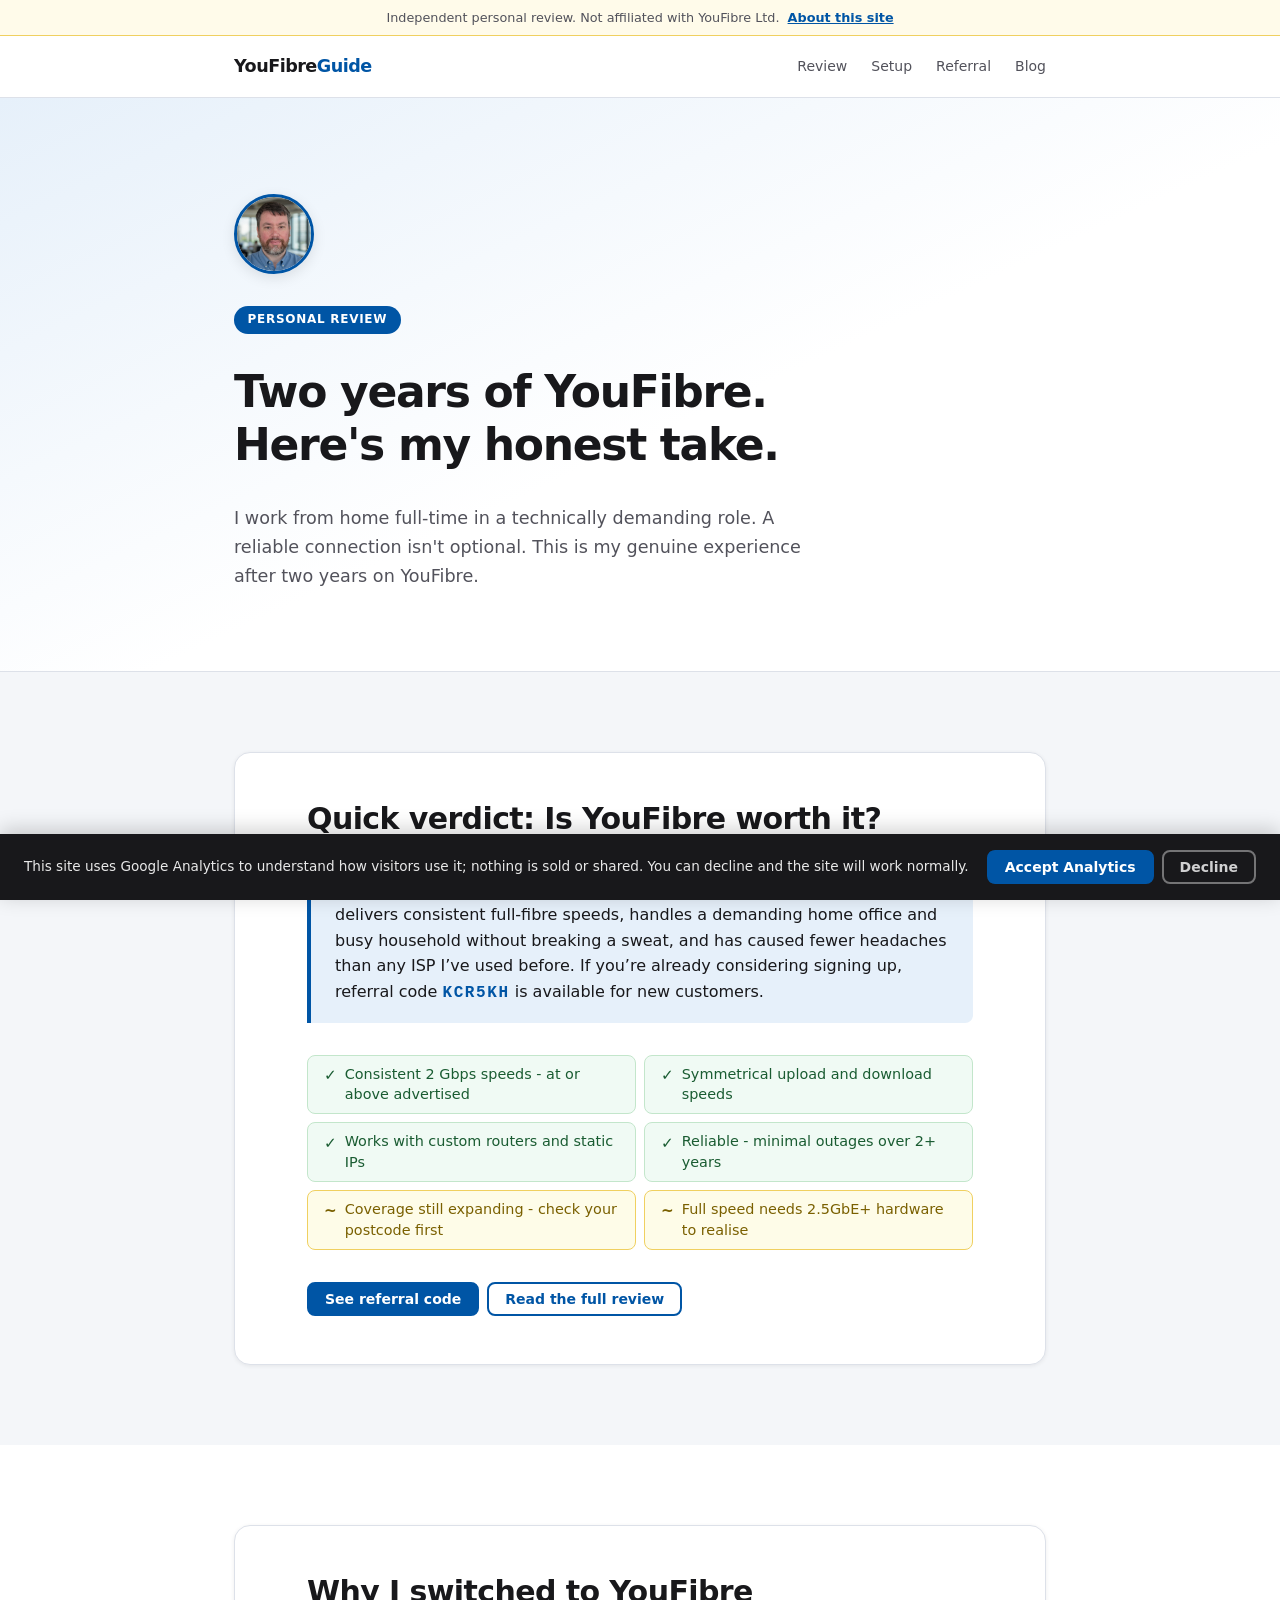
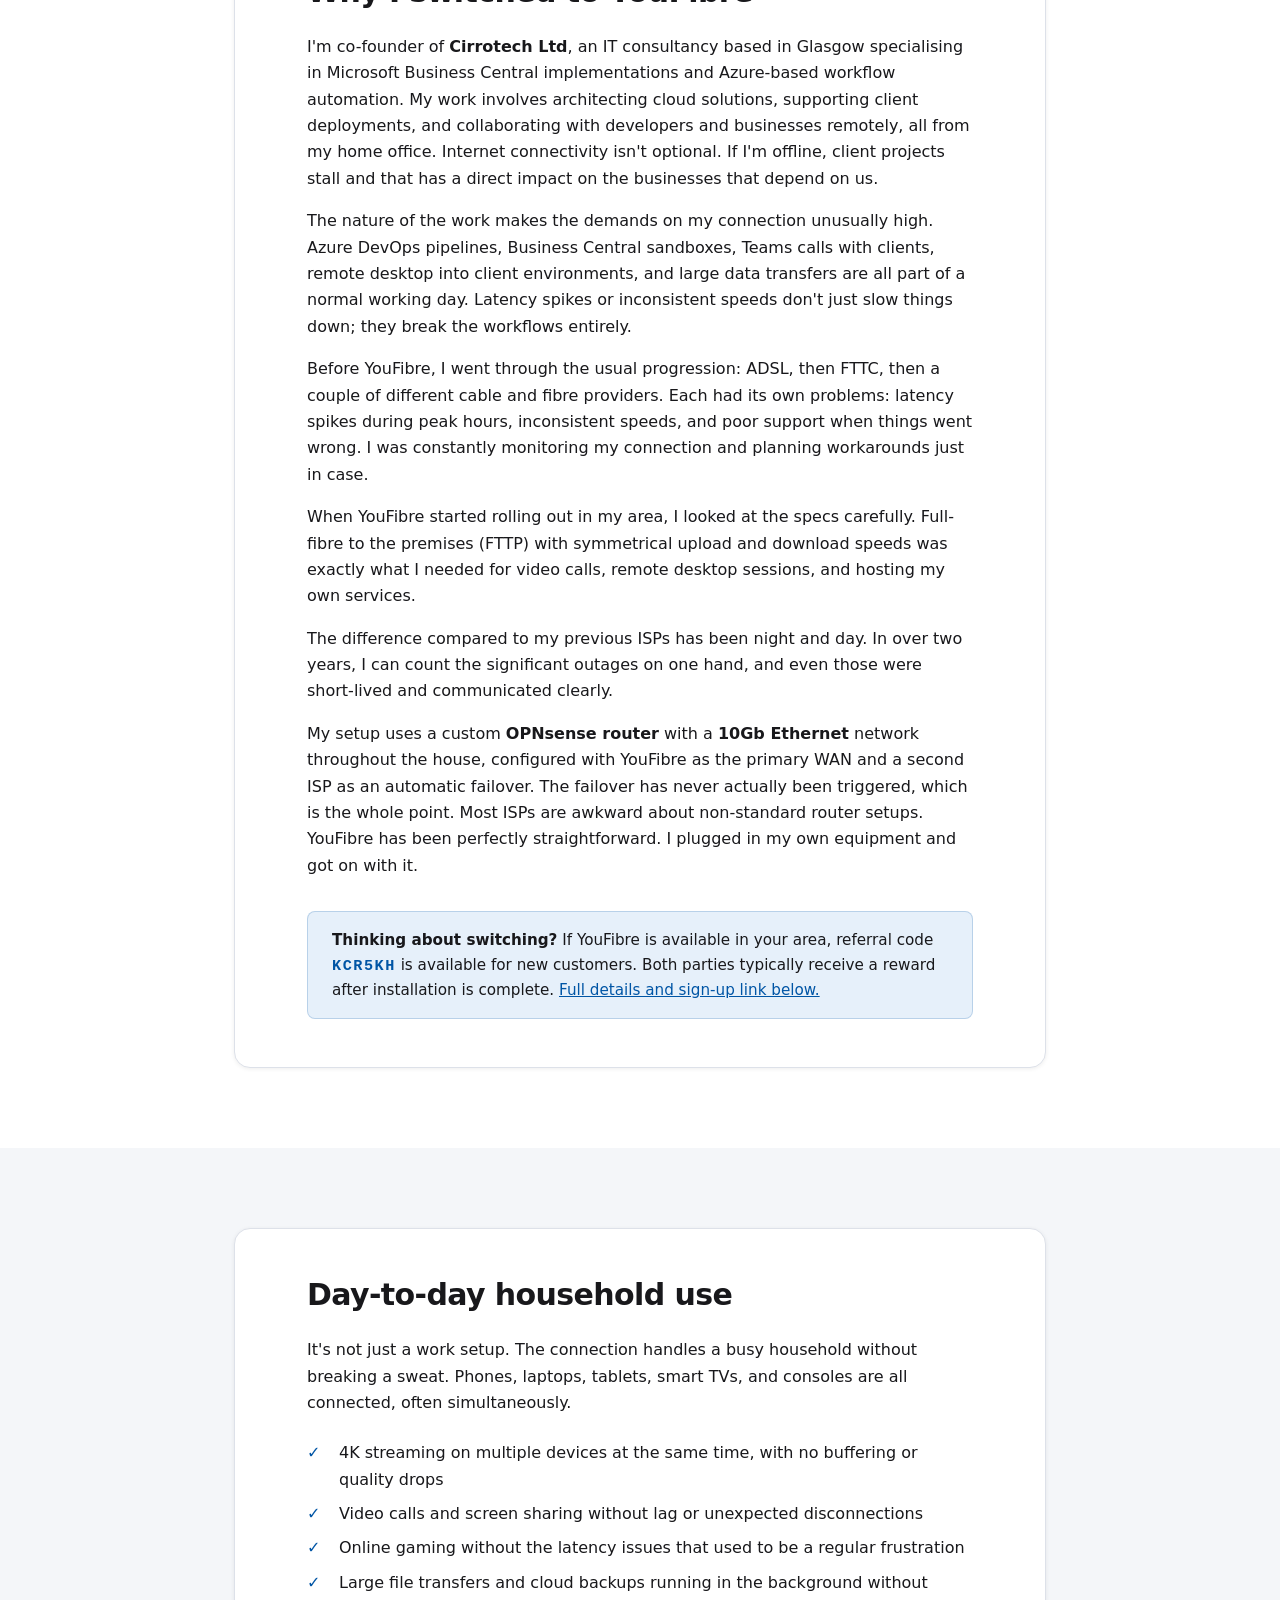
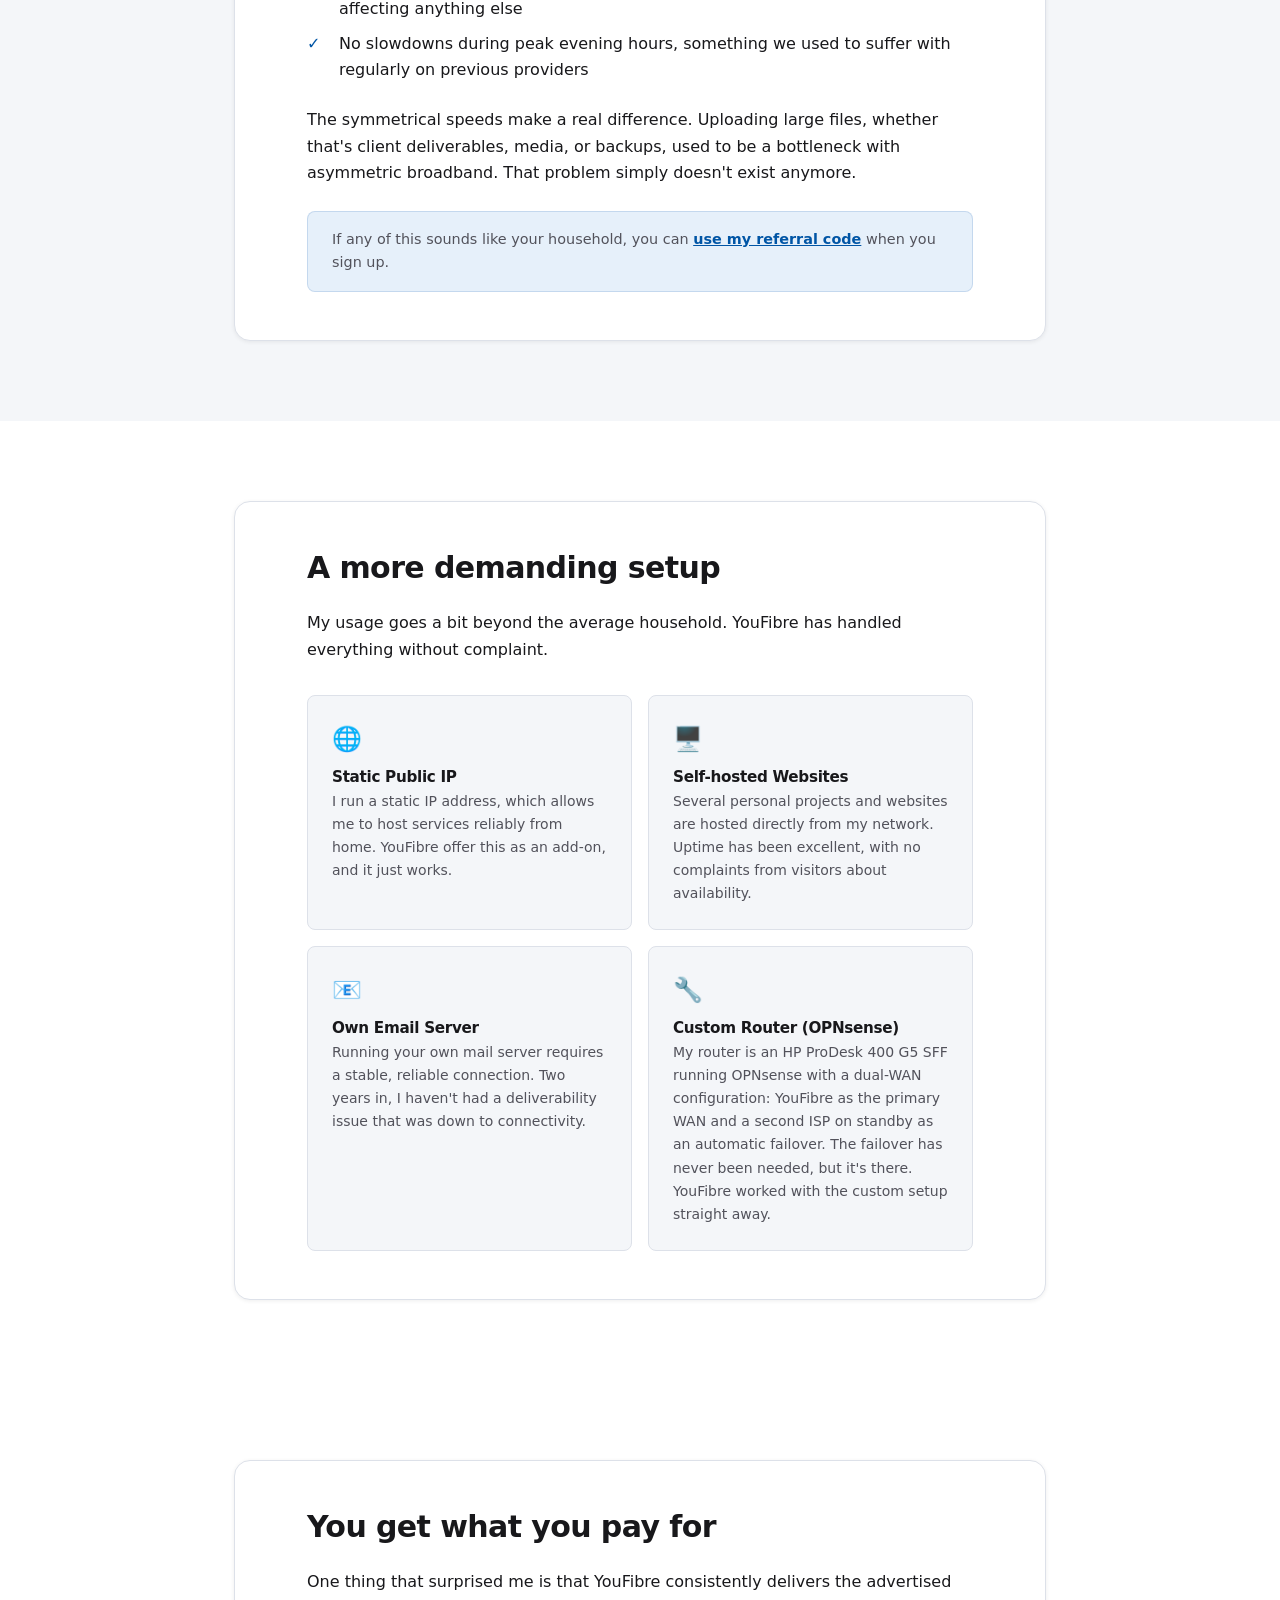
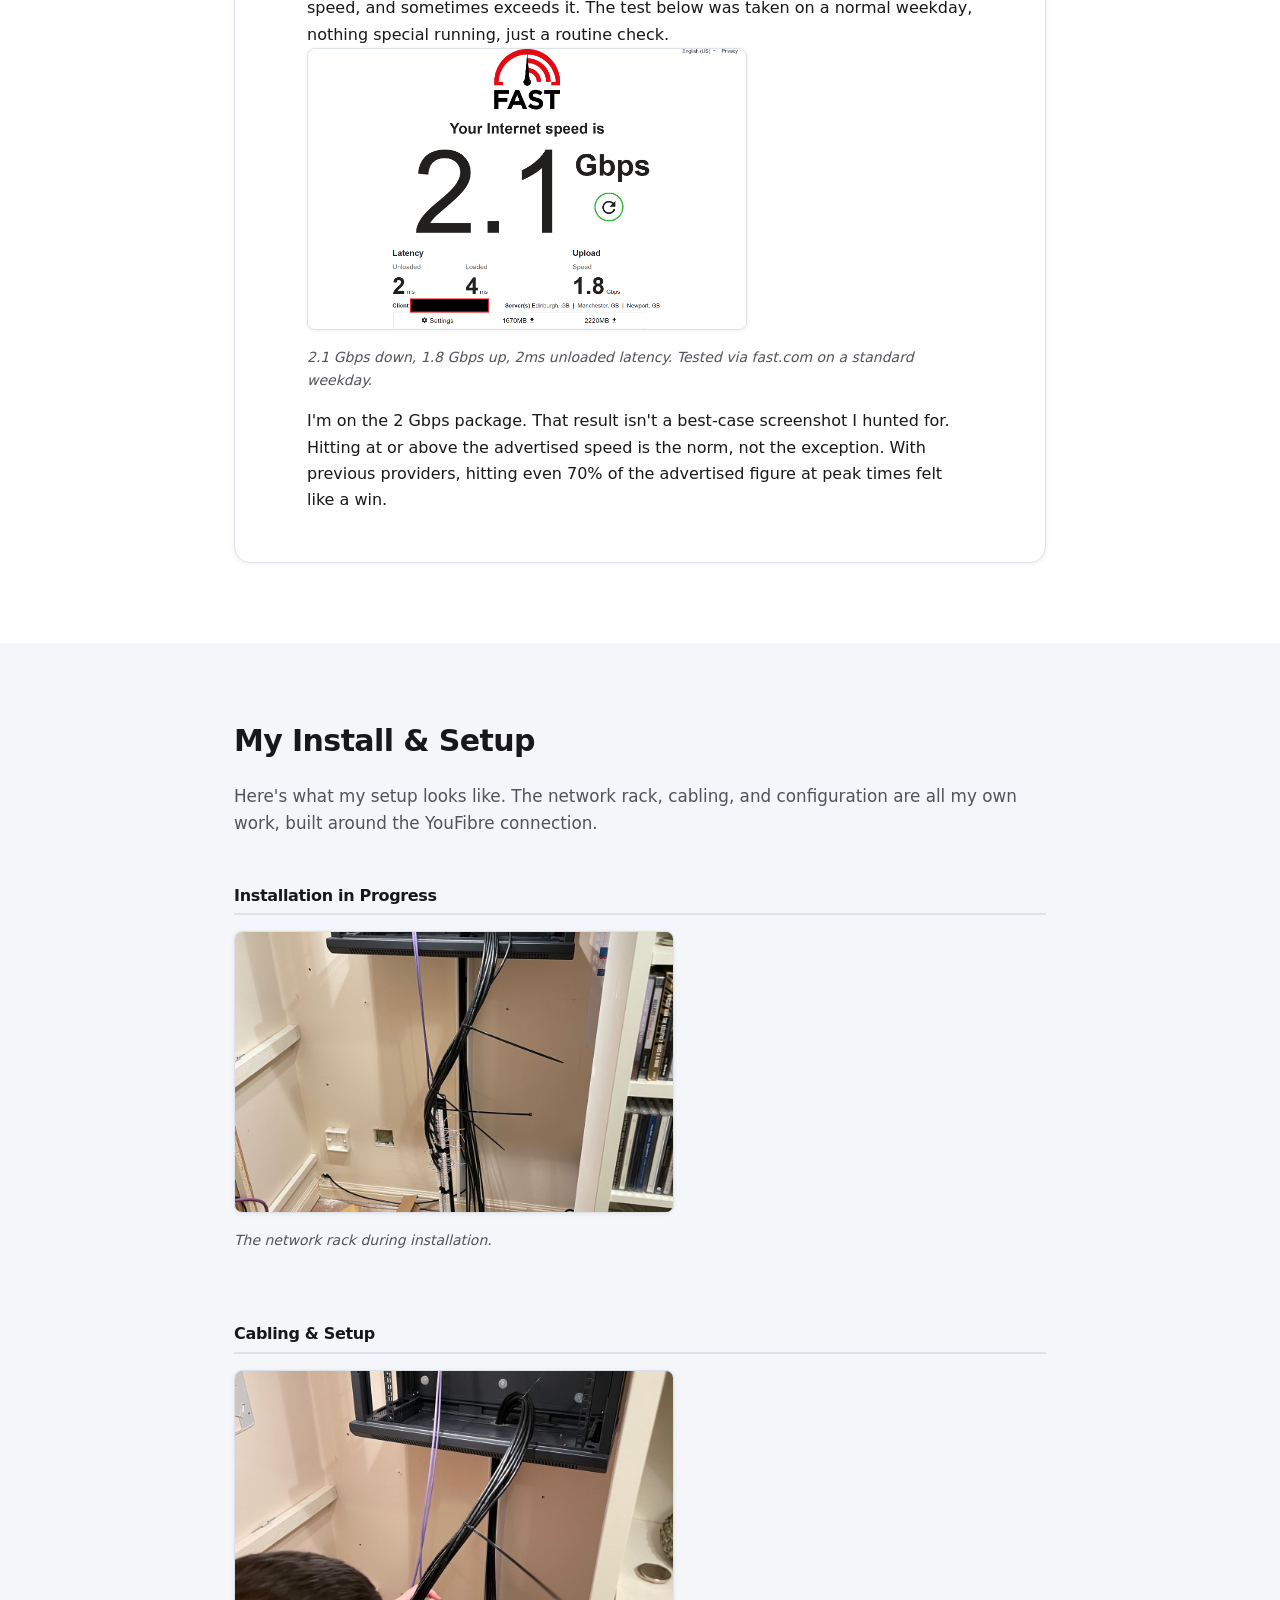
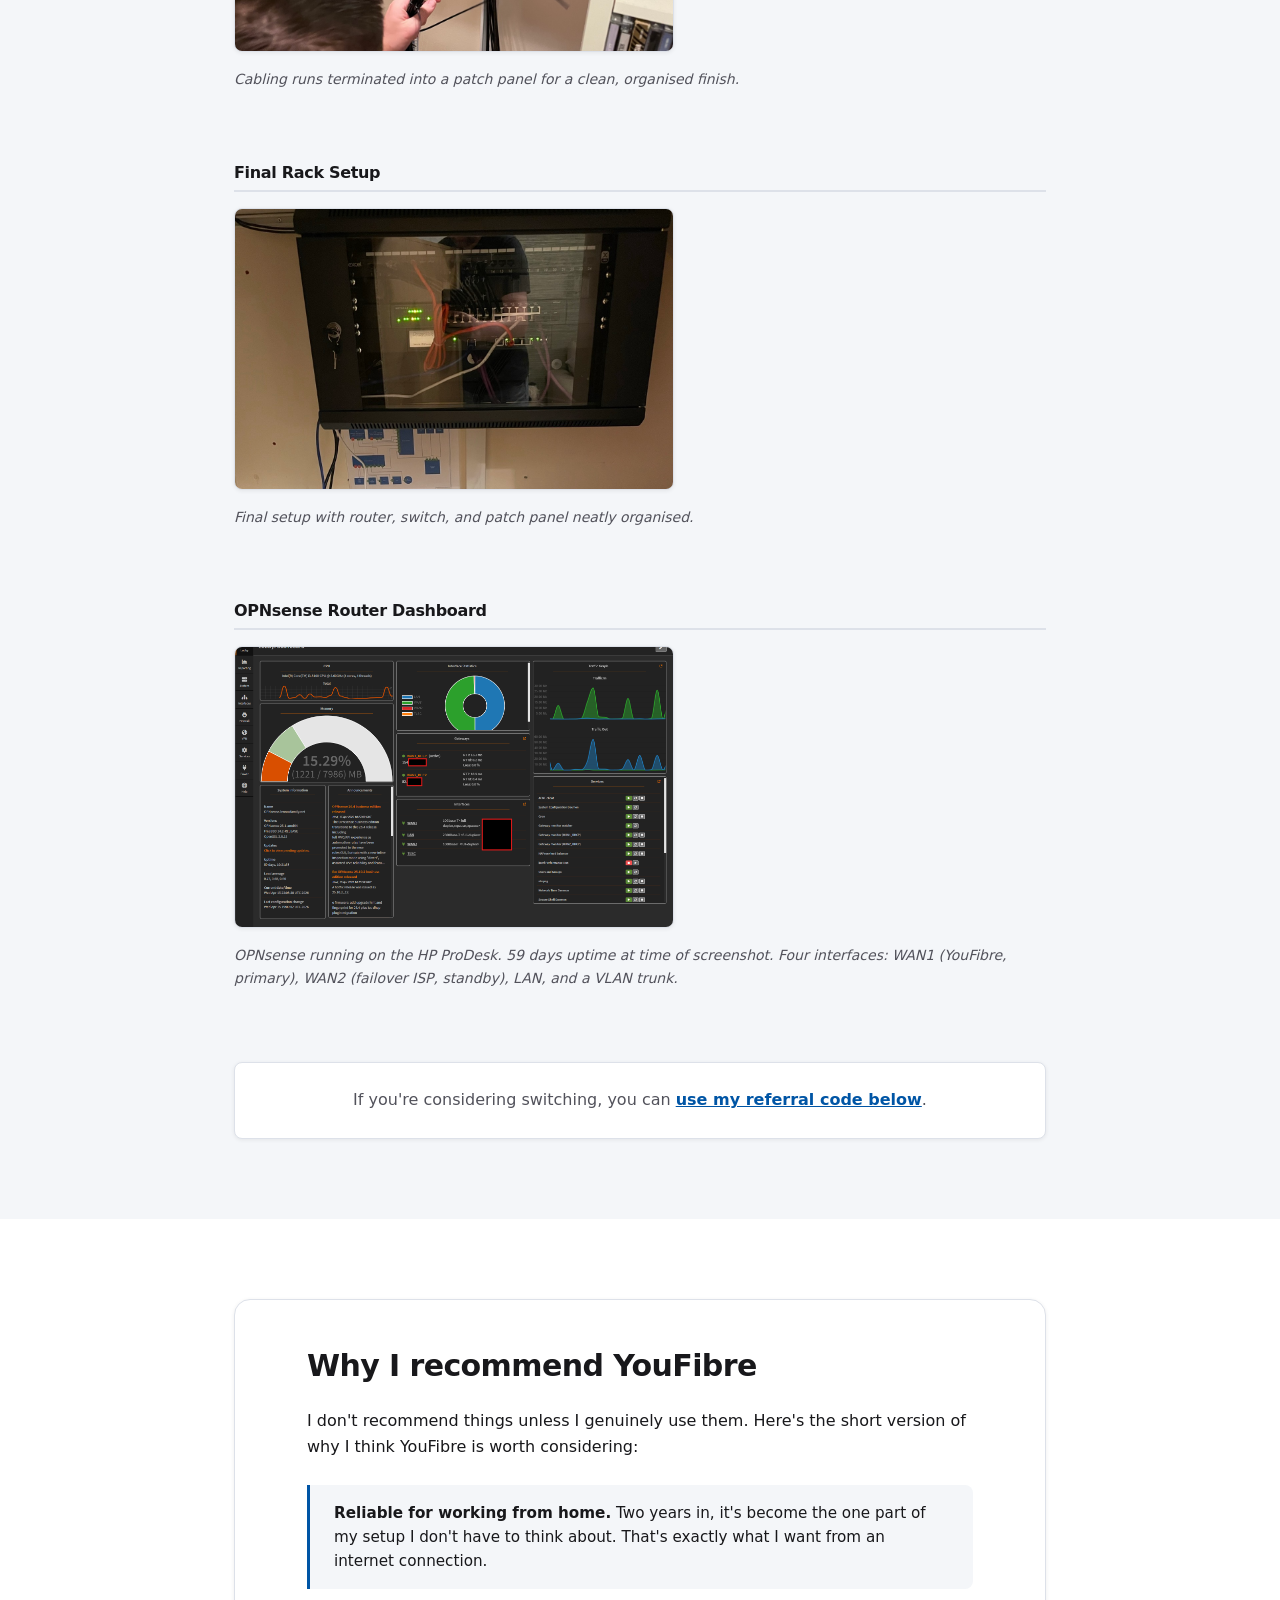
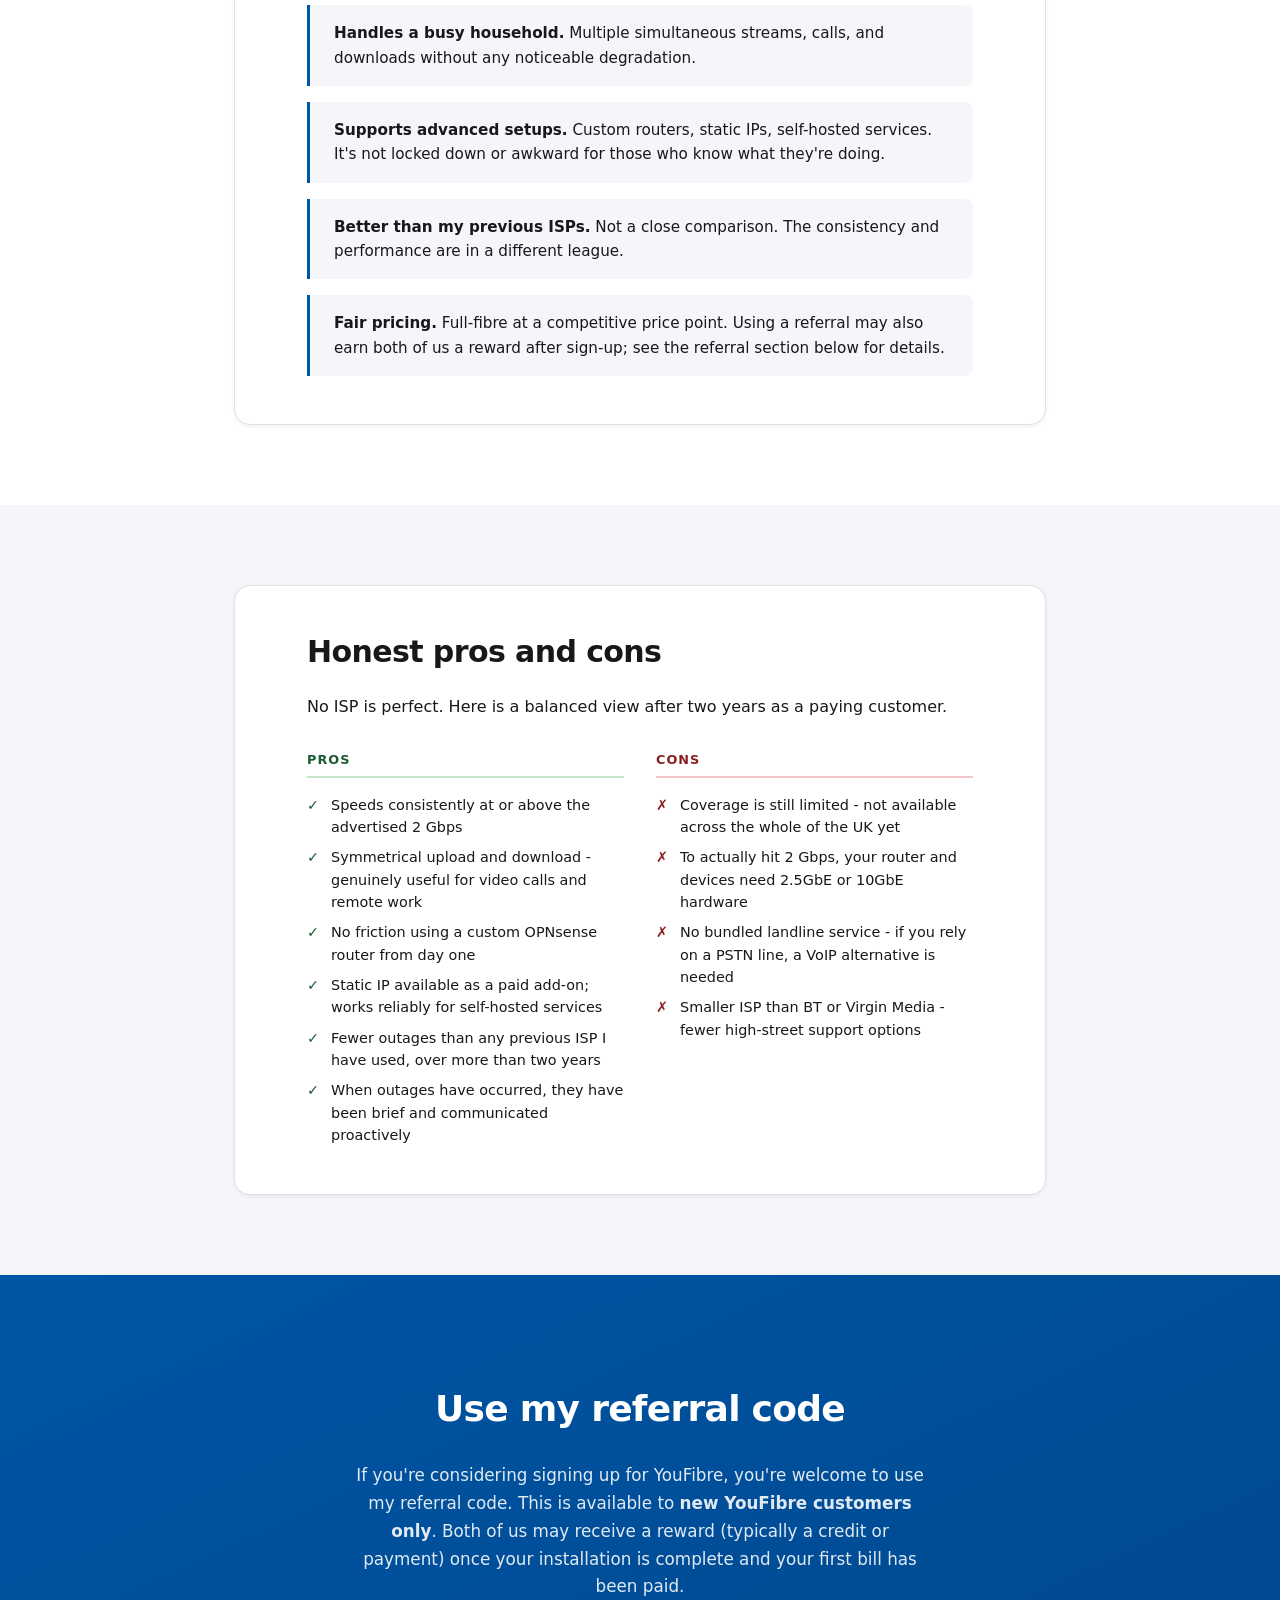
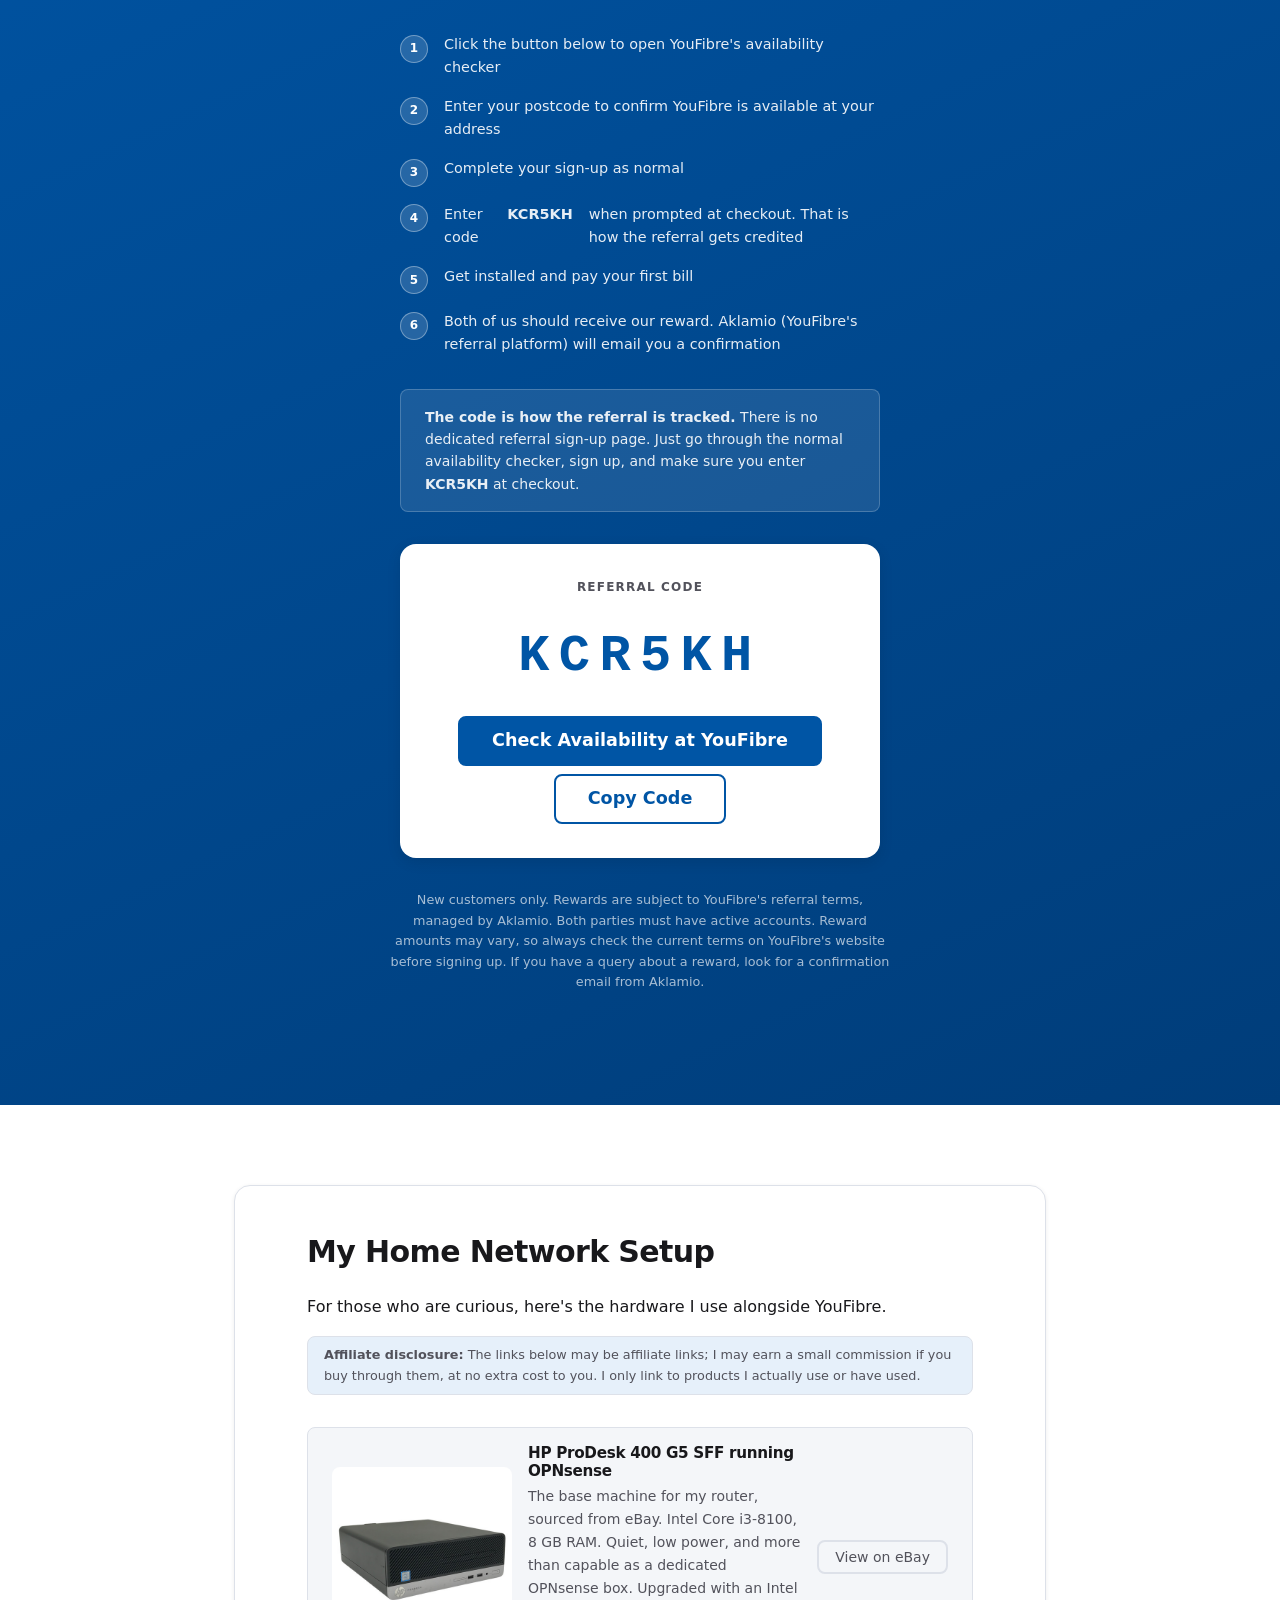
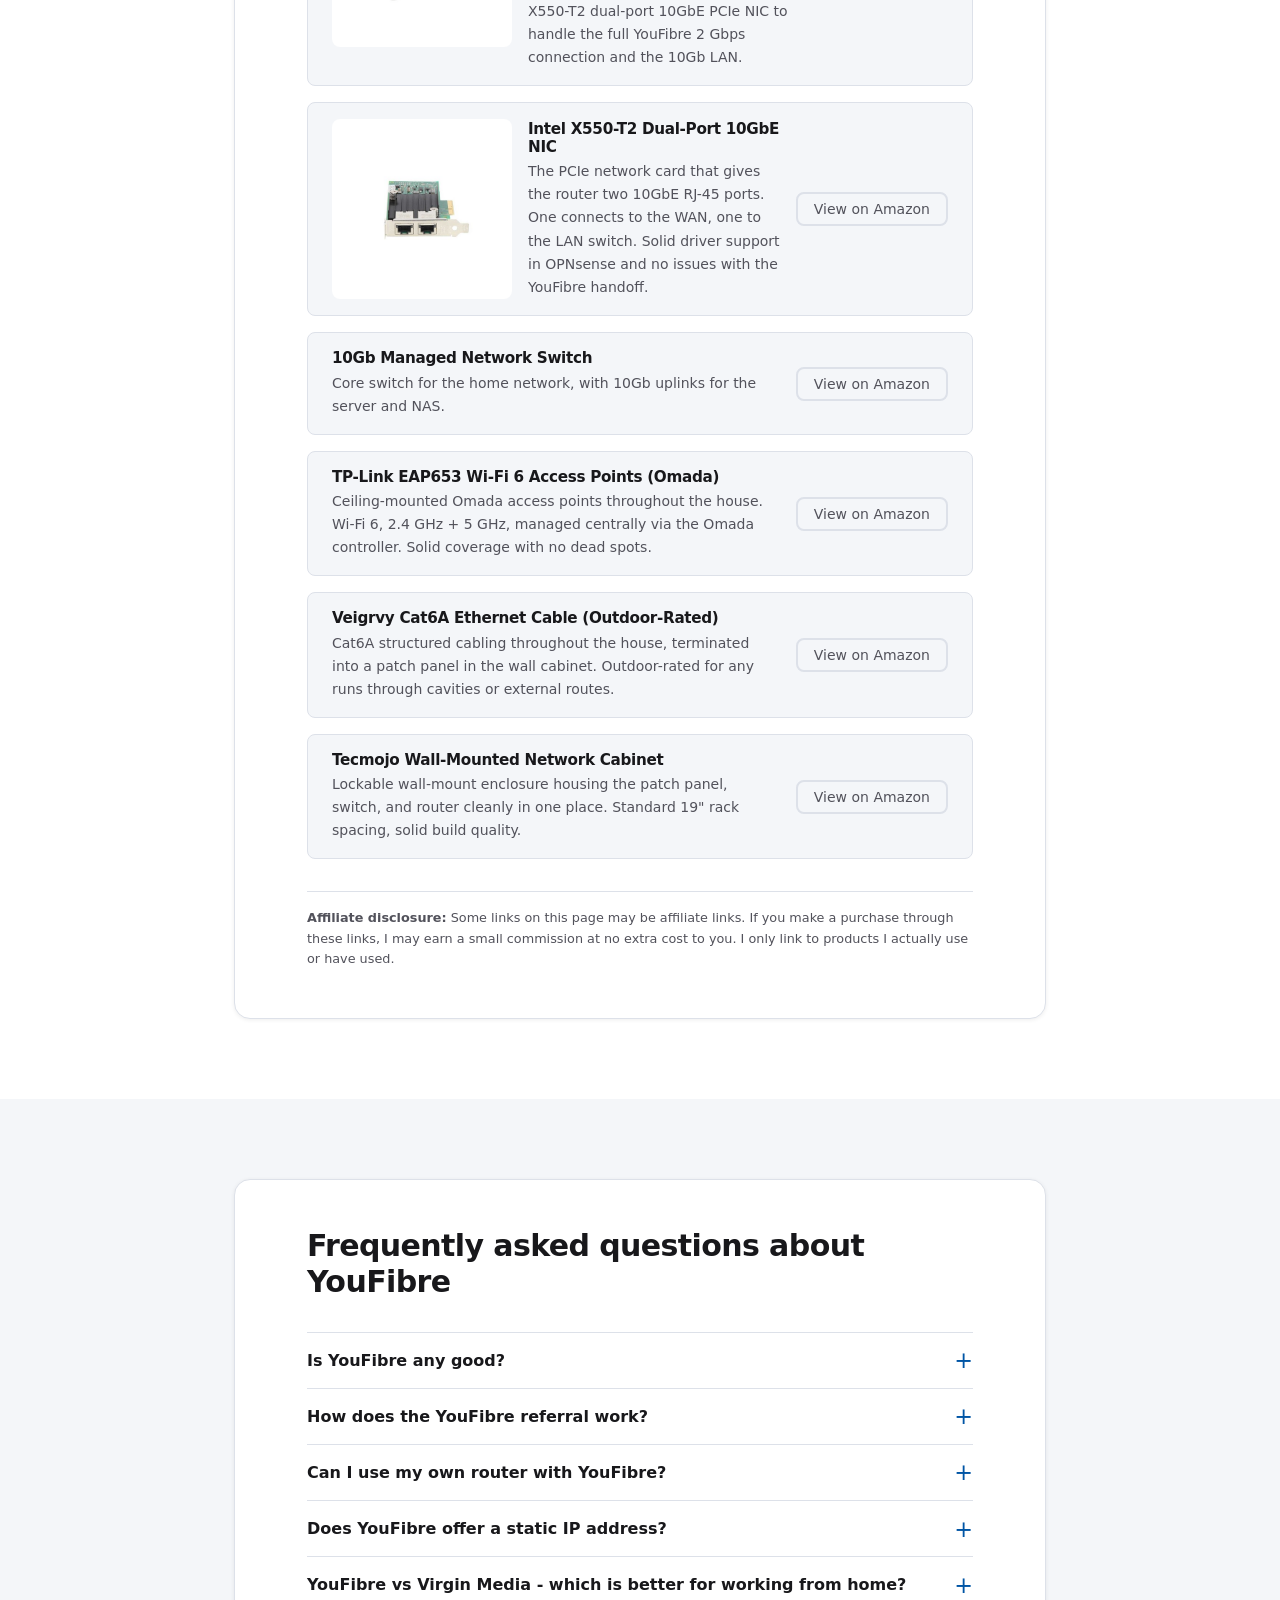
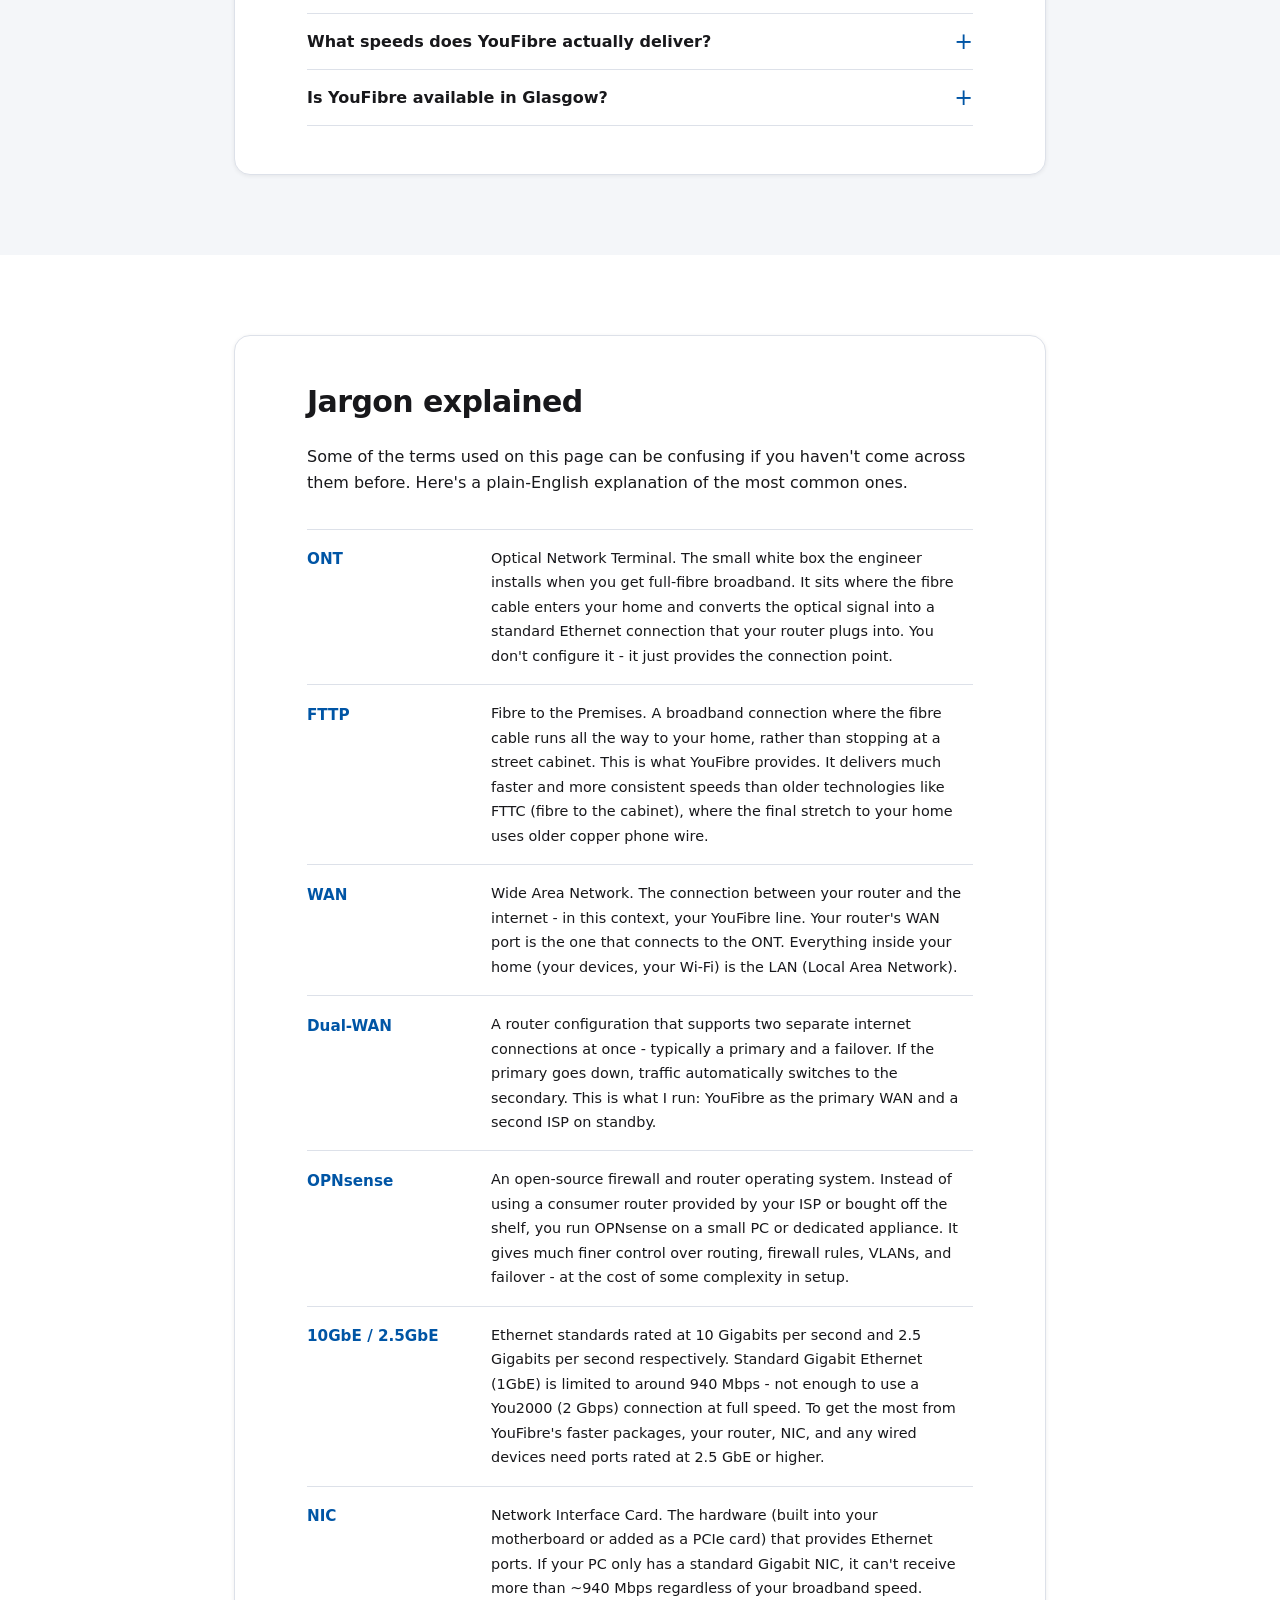
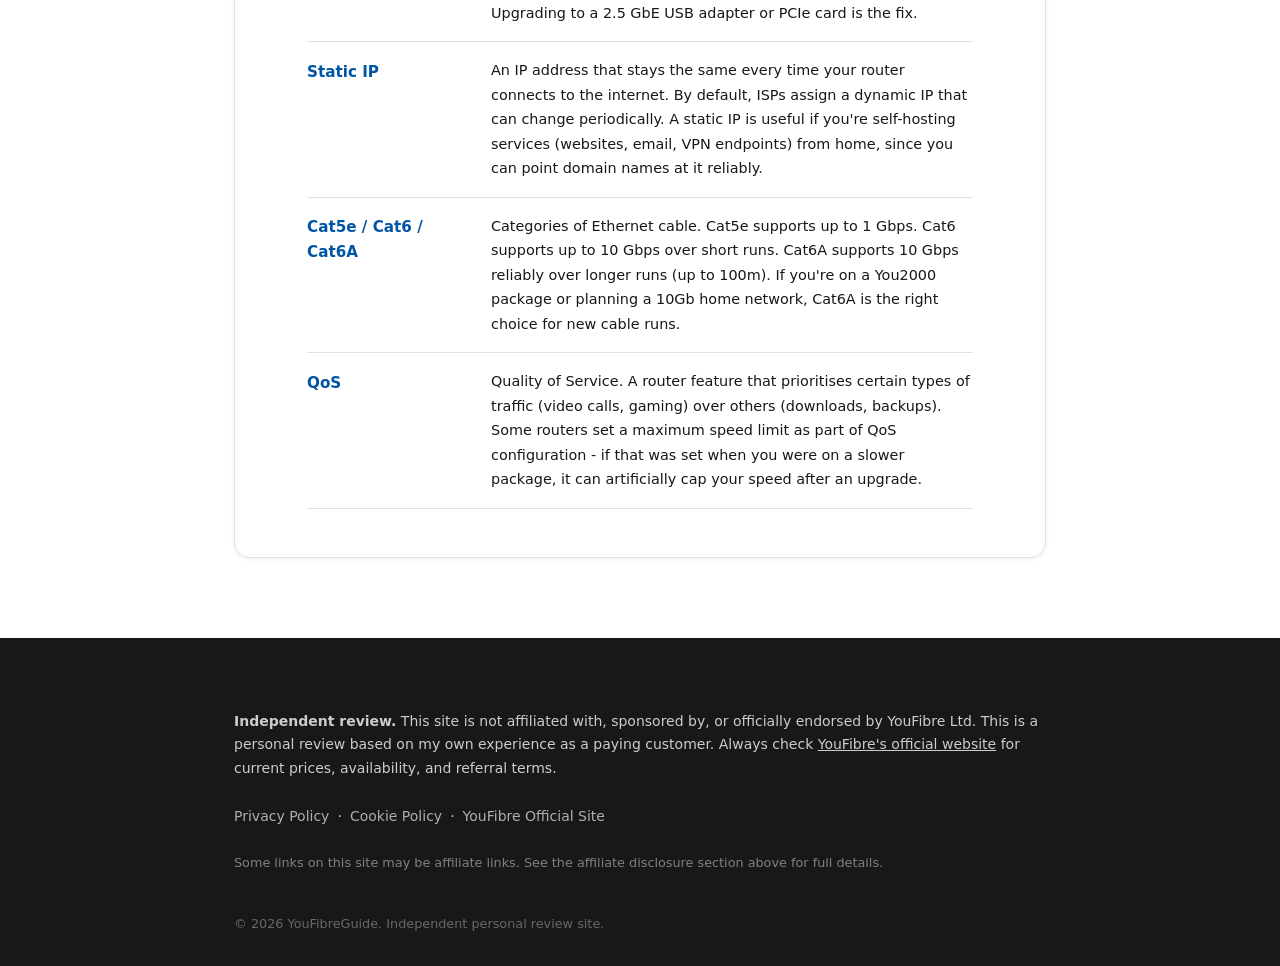
==== commit 1a3731a1: "Remove em dashes across all pages and blog posts" ====
--- a/index.html
+++ b/index.html
@@ -9,7 +9,7 @@
        Update the title/description to match your final copy
   ============================================= -->
   <title>YouFibre Review &amp; Referral | Honest Guide from an IT Consultant in Glasgow</title>
-  <meta name="description" content="Is YouFibre good? Honest YouFibre review UK from an IT consultant in Glasgow — two years of reliable FTTP broadband in a demanding home office setup. Referral code KCR5KH available for new customers.">
+  <meta name="description" content="Is YouFibre good? Honest YouFibre review UK from an IT consultant in Glasgow - two years of reliable FTTP broadband in a demanding home office setup. Referral code KCR5KH available for new customers.">
 
   <!-- =============================================
        OPEN GRAPH (Social sharing preview)
@@ -23,7 +23,7 @@
   <meta property="og:image" content="https://www.myyoufibreguide.com/images/speedtest.png">
 
   <!-- =============================================
-       GOOGLE ANALYTICS 4 — CONSENT MODE V2
+       GOOGLE ANALYTICS 4 - CONSENT MODE V2
        Tag loads unconditionally but with analytics_storage denied by default.
        No data is collected until the user accepts via the cookie banner.
        consent is updated to 'granted' in script.js after acceptance.
@@ -58,7 +58,7 @@
     "@graph": [
       {
         "@type": "Review",
-        "name": "YouFibre Review — Honest Assessment from an IT Consultant in Glasgow",
+        "name": "YouFibre Review - Honest Assessment from an IT Consultant in Glasgow",
         "reviewBody": "Two years of full-fibre broadband with YouFibre as the primary WAN in a demanding home office setup. Consistent speeds at or above the advertised 2 Gbps, minimal outages, and no friction with a custom OPNsense dual-WAN router configuration.",
         "datePublished": "2024-01-01",
         "dateModified": "2026-04-16",
@@ -128,7 +128,7 @@
         "name": "Can I use my own router with YouFibre?",
         "acceptedAnswer": {
           "@type": "Answer",
-          "text": "Yes. YouFibre connects via an ONT that presents a standard Ethernet handoff. You can plug any router into it. There are no PPPoE credentials required — it is a straightforward DHCP connection out of the box."
+          "text": "Yes. YouFibre connects via an ONT that presents a standard Ethernet handoff. You can plug any router into it. There are no PPPoE credentials required - it is a straightforward DHCP connection out of the box."
         }
       },
       {
@@ -141,7 +141,7 @@
       },
       {
         "@type": "Question",
-        "name": "YouFibre vs Virgin Media — which is better?",
+        "name": "YouFibre vs Virgin Media - which is better?",
         "acceptedAnswer": {
           "@type": "Answer",
           "text": "YouFibre offers full-fibre to the premises (FTTP) with symmetrical upload and download speeds. Virgin Media uses a cable-based network with asymmetric speeds. For working from home, video calls, and self-hosting, the symmetrical FTTP from YouFibre is a clear advantage. Virgin Media has broader UK coverage."
@@ -243,7 +243,7 @@
         <article class="card">
           <h2 class="section__title" id="verdict-heading">Quick verdict: Is YouFibre worth it?</h2>
           <p class="verdict-summary">
-            <strong>Yes &mdash; for most households in a covered area.</strong> Two years in,
+            <strong>Yes - for most households in a covered area.</strong> Two years in,
             YouFibre delivers consistent full-fibre speeds, handles a demanding home office and
             busy household without breaking a sweat, and has caused fewer headaches than any ISP
             I&rsquo;ve used before. If you&rsquo;re already considering signing up, referral code
@@ -252,7 +252,7 @@
           <div class="verdict-grid">
             <div class="verdict-item verdict-item--positive">
               <span class="verdict-item__icon" aria-hidden="true">&check;</span>
-              <span>Consistent 2 Gbps speeds &mdash; at or above advertised</span>
+              <span>Consistent 2 Gbps speeds - at or above advertised</span>
             </div>
             <div class="verdict-item verdict-item--positive">
               <span class="verdict-item__icon" aria-hidden="true">&check;</span>
@@ -264,11 +264,11 @@
             </div>
             <div class="verdict-item verdict-item--positive">
               <span class="verdict-item__icon" aria-hidden="true">&check;</span>
-              <span>Reliable &mdash; minimal outages over 2+ years</span>
+              <span>Reliable - minimal outages over 2+ years</span>
             </div>
             <div class="verdict-item verdict-item--neutral">
               <span class="verdict-item__icon" aria-hidden="true">~</span>
-              <span>Coverage still expanding &mdash; check your postcode first</span>
+              <span>Coverage still expanding - check your postcode first</span>
             </div>
             <div class="verdict-item verdict-item--neutral">
               <span class="verdict-item__icon" aria-hidden="true">~</span>
@@ -639,7 +639,7 @@
               <h3 class="pros-cons__col-title">Pros</h3>
               <ul class="pros-cons__list">
                 <li>Speeds consistently at or above the advertised 2 Gbps</li>
-                <li>Symmetrical upload and download &mdash; genuinely useful for video calls and remote work</li>
+                <li>Symmetrical upload and download - genuinely useful for video calls and remote work</li>
                 <li>No friction using a custom OPNsense router from day one</li>
                 <li>Static IP available as a paid add-on; works reliably for self-hosted services</li>
                 <li>Fewer outages than any previous ISP I have used, over more than two years</li>
@@ -649,10 +649,10 @@
             <div class="pros-cons__col pros-cons__col--cons">
               <h3 class="pros-cons__col-title">Cons</h3>
               <ul class="pros-cons__list">
-                <li>Coverage is still limited &mdash; not available across the whole of the UK yet</li>
+                <li>Coverage is still limited - not available across the whole of the UK yet</li>
                 <li>To actually hit 2 Gbps, your router and devices need 2.5GbE or 10GbE hardware</li>
-                <li>No bundled landline service &mdash; if you rely on a PSTN line, a VoIP alternative is needed</li>
-                <li>Smaller ISP than BT or Virgin Media &mdash; fewer high-street support options</li>
+                <li>No bundled landline service - if you rely on a PSTN line, a VoIP alternative is needed</li>
+                <li>Smaller ISP than BT or Virgin Media - fewer high-street support options</li>
               </ul>
             </div>
           </div>
@@ -862,7 +862,7 @@
               <details>
                 <summary class="faq__q">How does the YouFibre referral work?</summary>
                 <div class="faq__a">
-                  <p>YouFibre uses Aklamio to manage their referral scheme. There is no dedicated referral sign-up link &mdash; you sign up through the normal availability checker on the YouFibre website and enter the referral code at checkout. My code is <strong class="code-inline">KCR5KH</strong>. Once your installation is complete and you&rsquo;ve paid your first bill, both parties typically receive a reward. Aklamio will email a confirmation. Always check YouFibre&rsquo;s current referral terms before signing up, as reward amounts can vary.</p>
+                  <p>YouFibre uses Aklamio to manage their referral scheme. There is no dedicated referral sign-up link - you sign up through the normal availability checker on the YouFibre website and enter the referral code at checkout. My code is <strong class="code-inline">KCR5KH</strong>. Once your installation is complete and you&rsquo;ve paid your first bill, both parties typically receive a reward. Aklamio will email a confirmation. Always check YouFibre&rsquo;s current referral terms before signing up, as reward amounts can vary.</p>
                 </div>
               </details>
             </div>
@@ -871,7 +871,7 @@
               <details>
                 <summary class="faq__q">Can I use my own router with YouFibre?</summary>
                 <div class="faq__a">
-                  <p>Yes. YouFibre connects via an ONT (Optical Network Terminal) that presents a standard Ethernet handoff. You can plug any router into it. I run OPNsense on a custom PC without any issues. There are no PPPoE credentials or unusual settings required &mdash; it is a straightforward DHCP connection out of the box. See my <a href="blog/opnsense-youfibre-setup.html">OPNsense setup guide</a> for specifics.</p>
+                  <p>Yes. YouFibre connects via an ONT (Optical Network Terminal) that presents a standard Ethernet handoff. You can plug any router into it. I run OPNsense on a custom PC without any issues. There are no PPPoE credentials or unusual settings required - it is a straightforward DHCP connection out of the box. See my <a href="blog/opnsense-youfibre-setup.html">OPNsense setup guide</a> for specifics.</p>
                 </div>
               </details>
             </div>
@@ -880,16 +880,16 @@
               <details>
                 <summary class="faq__q">Does YouFibre offer a static IP address?</summary>
                 <div class="faq__a">
-                  <p>Yes. YouFibre offer a static IP as a paid add-on. It works reliably and I have been using it to self-host websites and services from my home network for over two years. If you need a static IP for hosting or VPN purposes, it is available &mdash; request it when signing up or through their support afterwards.</p>
+                  <p>Yes. YouFibre offer a static IP as a paid add-on. It works reliably and I have been using it to self-host websites and services from my home network for over two years. If you need a static IP for hosting or VPN purposes, it is available - request it when signing up or through their support afterwards.</p>
                 </div>
               </details>
             </div>
 
             <div class="faq__item">
               <details>
-                <summary class="faq__q">YouFibre vs Virgin Media &mdash; which is better for working from home?</summary>
+                <summary class="faq__q">YouFibre vs Virgin Media - which is better for working from home?</summary>
                 <div class="faq__a">
-                  <p>This depends on your priorities and location. YouFibre offers full-fibre to the premises (FTTP) with symmetrical speeds &mdash; your upload speed matches your download speed. Virgin Media&rsquo;s network is largely cable-based, which provides fast downloads but slower uploads. For working from home, video calls, and self-hosting, the symmetrical FTTP from YouFibre is a clear advantage. Virgin Media has broader UK coverage, so if YouFibre isn&rsquo;t in your area yet, it may not be an option regardless.</p>
+                  <p>This depends on your priorities and location. YouFibre offers full-fibre to the premises (FTTP) with symmetrical speeds - your upload speed matches your download speed. Virgin Media&rsquo;s network is largely cable-based, which provides fast downloads but slower uploads. For working from home, video calls, and self-hosting, the symmetrical FTTP from YouFibre is a clear advantage. Virgin Media has broader UK coverage, so if YouFibre isn&rsquo;t in your area yet, it may not be an option regardless.</p>
                 </div>
               </details>
             </div>
@@ -898,7 +898,7 @@
               <details>
                 <summary class="faq__q">What speeds does YouFibre actually deliver?</summary>
                 <div class="faq__a">
-                  <p>In my experience, consistently at or above the advertised speeds. On the 2 Gbps package, I regularly see 2.1 Gbps down and 1.8 Gbps up when testing from a device with a 10GbE NIC. Note that to achieve speeds above 1 Gbps, your router and end devices need compatible hardware &mdash; standard Gigabit Ethernet is limited to around 940 Mbps regardless of your broadband package.</p>
+                  <p>In my experience, consistently at or above the advertised speeds. On the 2 Gbps package, I regularly see 2.1 Gbps down and 1.8 Gbps up when testing from a device with a 10GbE NIC. Note that to achieve speeds above 1 Gbps, your router and end devices need compatible hardware - standard Gigabit Ethernet is limited to around 940 Mbps regardless of your broadband package.</p>
                 </div>
               </details>
             </div>
@@ -930,7 +930,7 @@
 
             <div class="glossary__item">
               <dt>ONT</dt>
-              <dd>Optical Network Terminal. The small white box the engineer installs when you get full-fibre broadband. It sits where the fibre cable enters your home and converts the optical signal into a standard Ethernet connection that your router plugs into. You don't configure it — it just provides the connection point.</dd>
+              <dd>Optical Network Terminal. The small white box the engineer installs when you get full-fibre broadband. It sits where the fibre cable enters your home and converts the optical signal into a standard Ethernet connection that your router plugs into. You don't configure it - it just provides the connection point.</dd>
             </div>
 
             <div class="glossary__item">
@@ -940,22 +940,22 @@
 
             <div class="glossary__item">
               <dt>WAN</dt>
-              <dd>Wide Area Network. The connection between your router and the internet — in this context, your YouFibre line. Your router's WAN port is the one that connects to the ONT. Everything inside your home (your devices, your Wi-Fi) is the LAN (Local Area Network).</dd>
+              <dd>Wide Area Network. The connection between your router and the internet - in this context, your YouFibre line. Your router's WAN port is the one that connects to the ONT. Everything inside your home (your devices, your Wi-Fi) is the LAN (Local Area Network).</dd>
             </div>
 
             <div class="glossary__item">
               <dt>Dual-WAN</dt>
-              <dd>A router configuration that supports two separate internet connections at once — typically a primary and a failover. If the primary goes down, traffic automatically switches to the secondary. This is what I run: YouFibre as the primary WAN and a second ISP on standby.</dd>
+              <dd>A router configuration that supports two separate internet connections at once - typically a primary and a failover. If the primary goes down, traffic automatically switches to the secondary. This is what I run: YouFibre as the primary WAN and a second ISP on standby.</dd>
             </div>
 
             <div class="glossary__item">
               <dt>OPNsense</dt>
-              <dd>An open-source firewall and router operating system. Instead of using a consumer router provided by your ISP or bought off the shelf, you run OPNsense on a small PC or dedicated appliance. It gives much finer control over routing, firewall rules, VLANs, and failover — at the cost of some complexity in setup.</dd>
+              <dd>An open-source firewall and router operating system. Instead of using a consumer router provided by your ISP or bought off the shelf, you run OPNsense on a small PC or dedicated appliance. It gives much finer control over routing, firewall rules, VLANs, and failover - at the cost of some complexity in setup.</dd>
             </div>
 
             <div class="glossary__item">
               <dt>10GbE / 2.5GbE</dt>
-              <dd>Ethernet standards rated at 10 Gigabits per second and 2.5 Gigabits per second respectively. Standard Gigabit Ethernet (1GbE) is limited to around 940 Mbps — not enough to use a You2000 (2 Gbps) connection at full speed. To get the most from YouFibre's faster packages, your router, NIC, and any wired devices need ports rated at 2.5 GbE or higher.</dd>
+              <dd>Ethernet standards rated at 10 Gigabits per second and 2.5 Gigabits per second respectively. Standard Gigabit Ethernet (1GbE) is limited to around 940 Mbps - not enough to use a You2000 (2 Gbps) connection at full speed. To get the most from YouFibre's faster packages, your router, NIC, and any wired devices need ports rated at 2.5 GbE or higher.</dd>
             </div>
 
             <div class="glossary__item">
@@ -975,7 +975,7 @@
 
             <div class="glossary__item">
               <dt>QoS</dt>
-              <dd>Quality of Service. A router feature that prioritises certain types of traffic (video calls, gaming) over others (downloads, backups). Some routers set a maximum speed limit as part of QoS configuration — if that was set when you were on a slower package, it can artificially cap your speed after an upgrade.</dd>
+              <dd>Quality of Service. A router feature that prioritises certain types of traffic (video calls, gaming) over others (downloads, backups). Some routers set a maximum speed limit as part of QoS configuration - if that was set when you were on a slower package, it can artificially cap your speed after an upgrade.</dd>
             </div>
 
           </dl>
